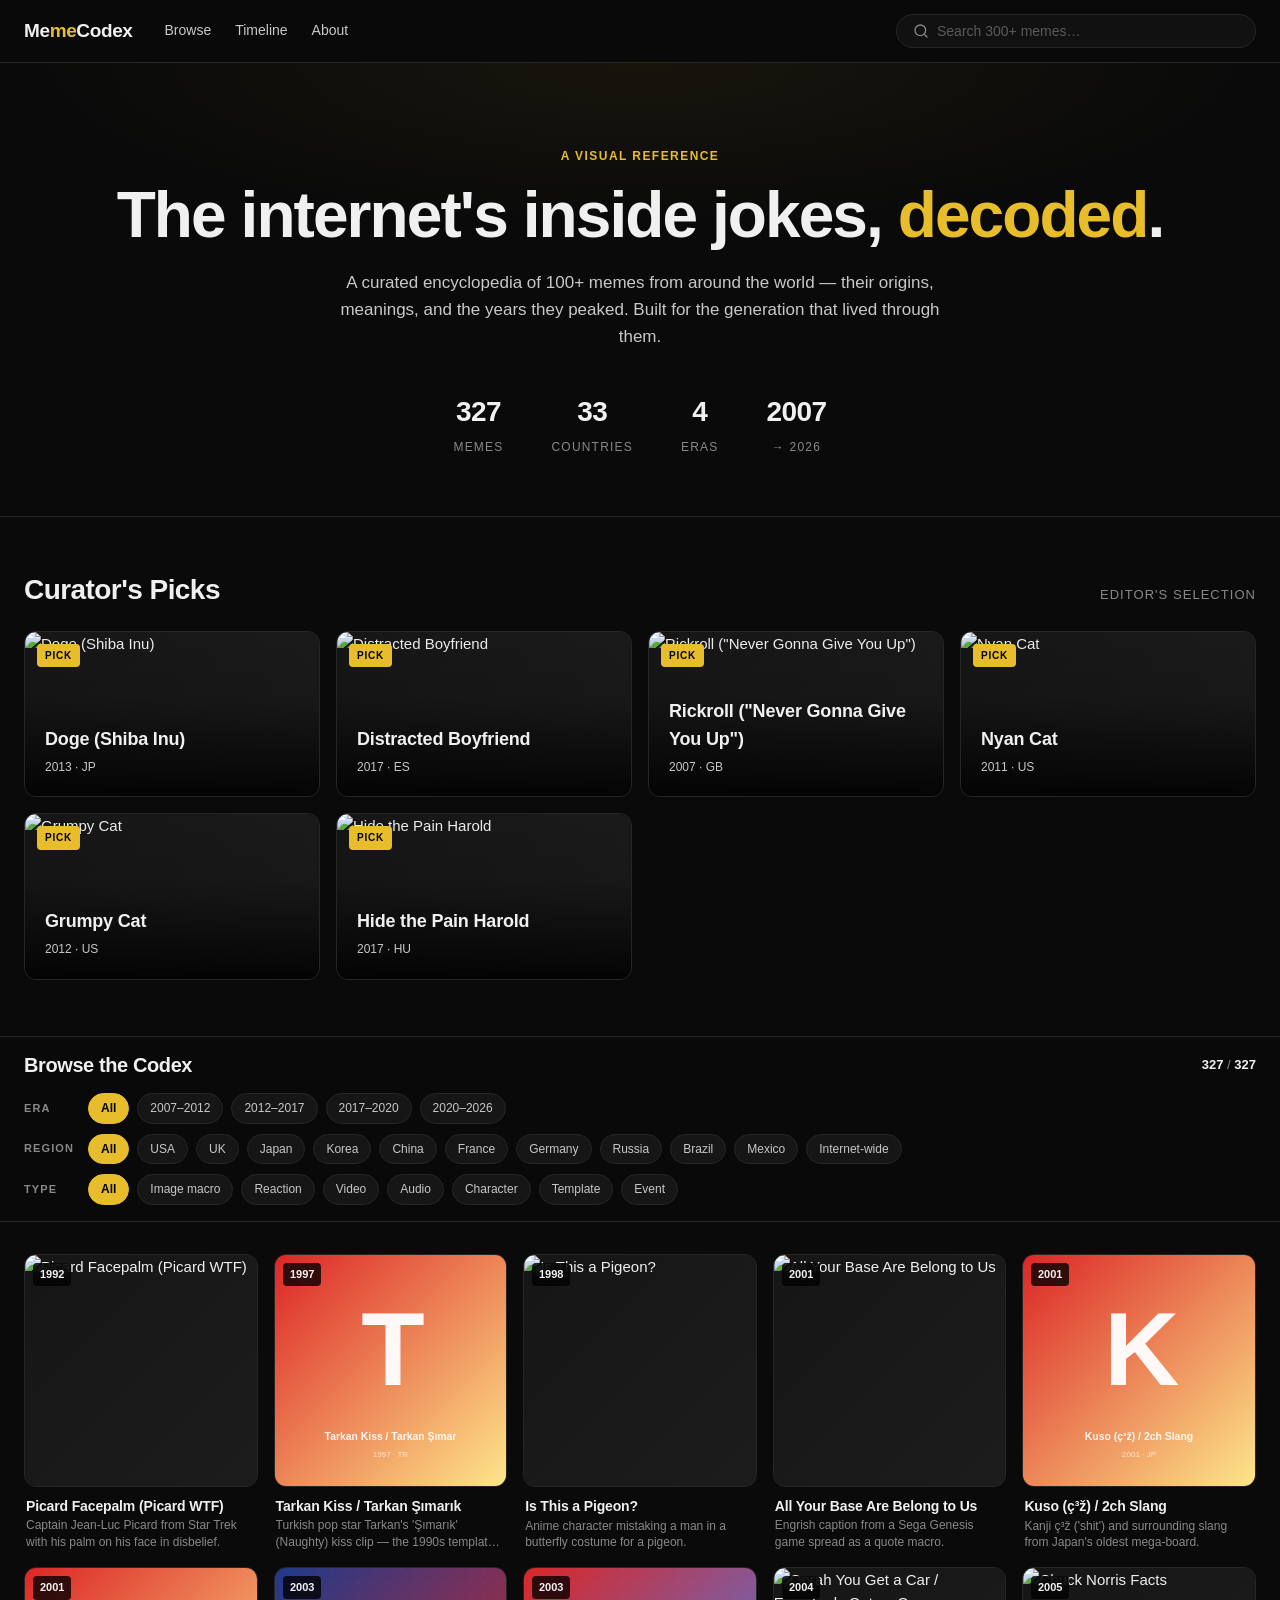
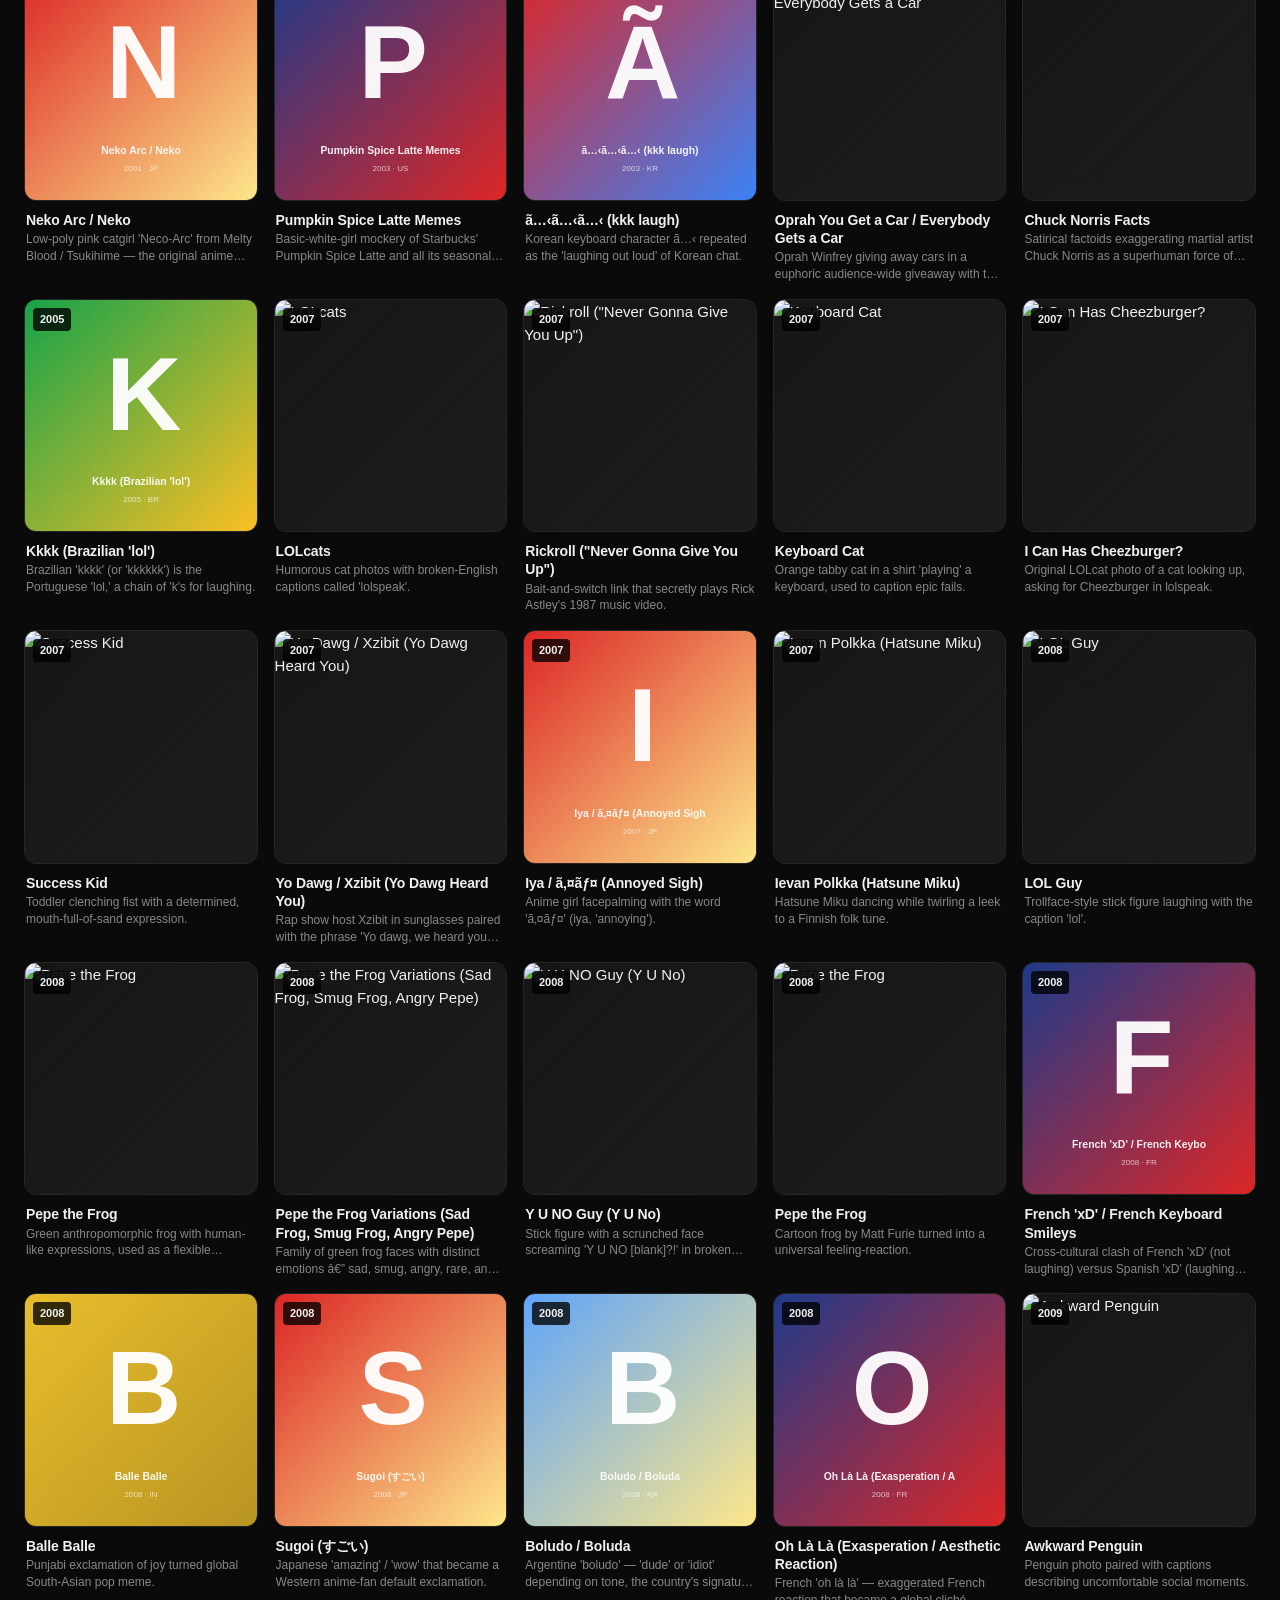
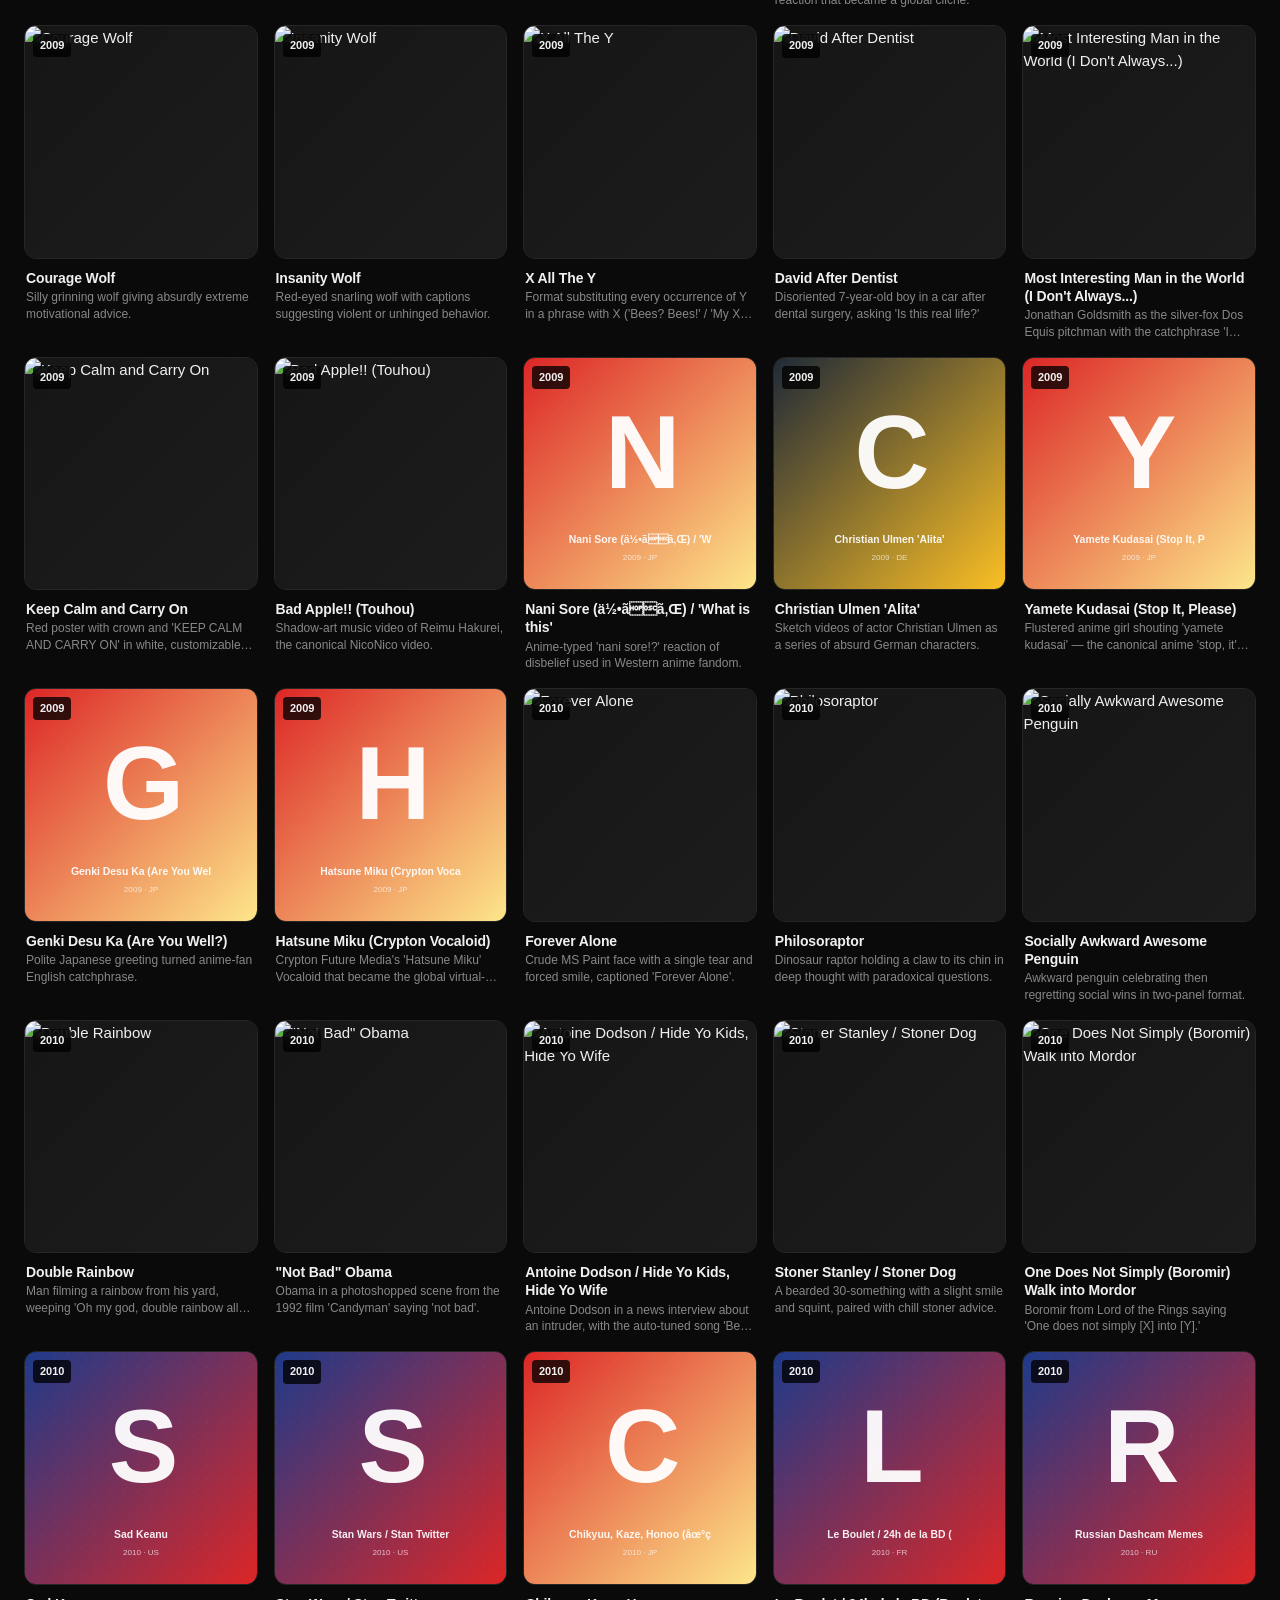
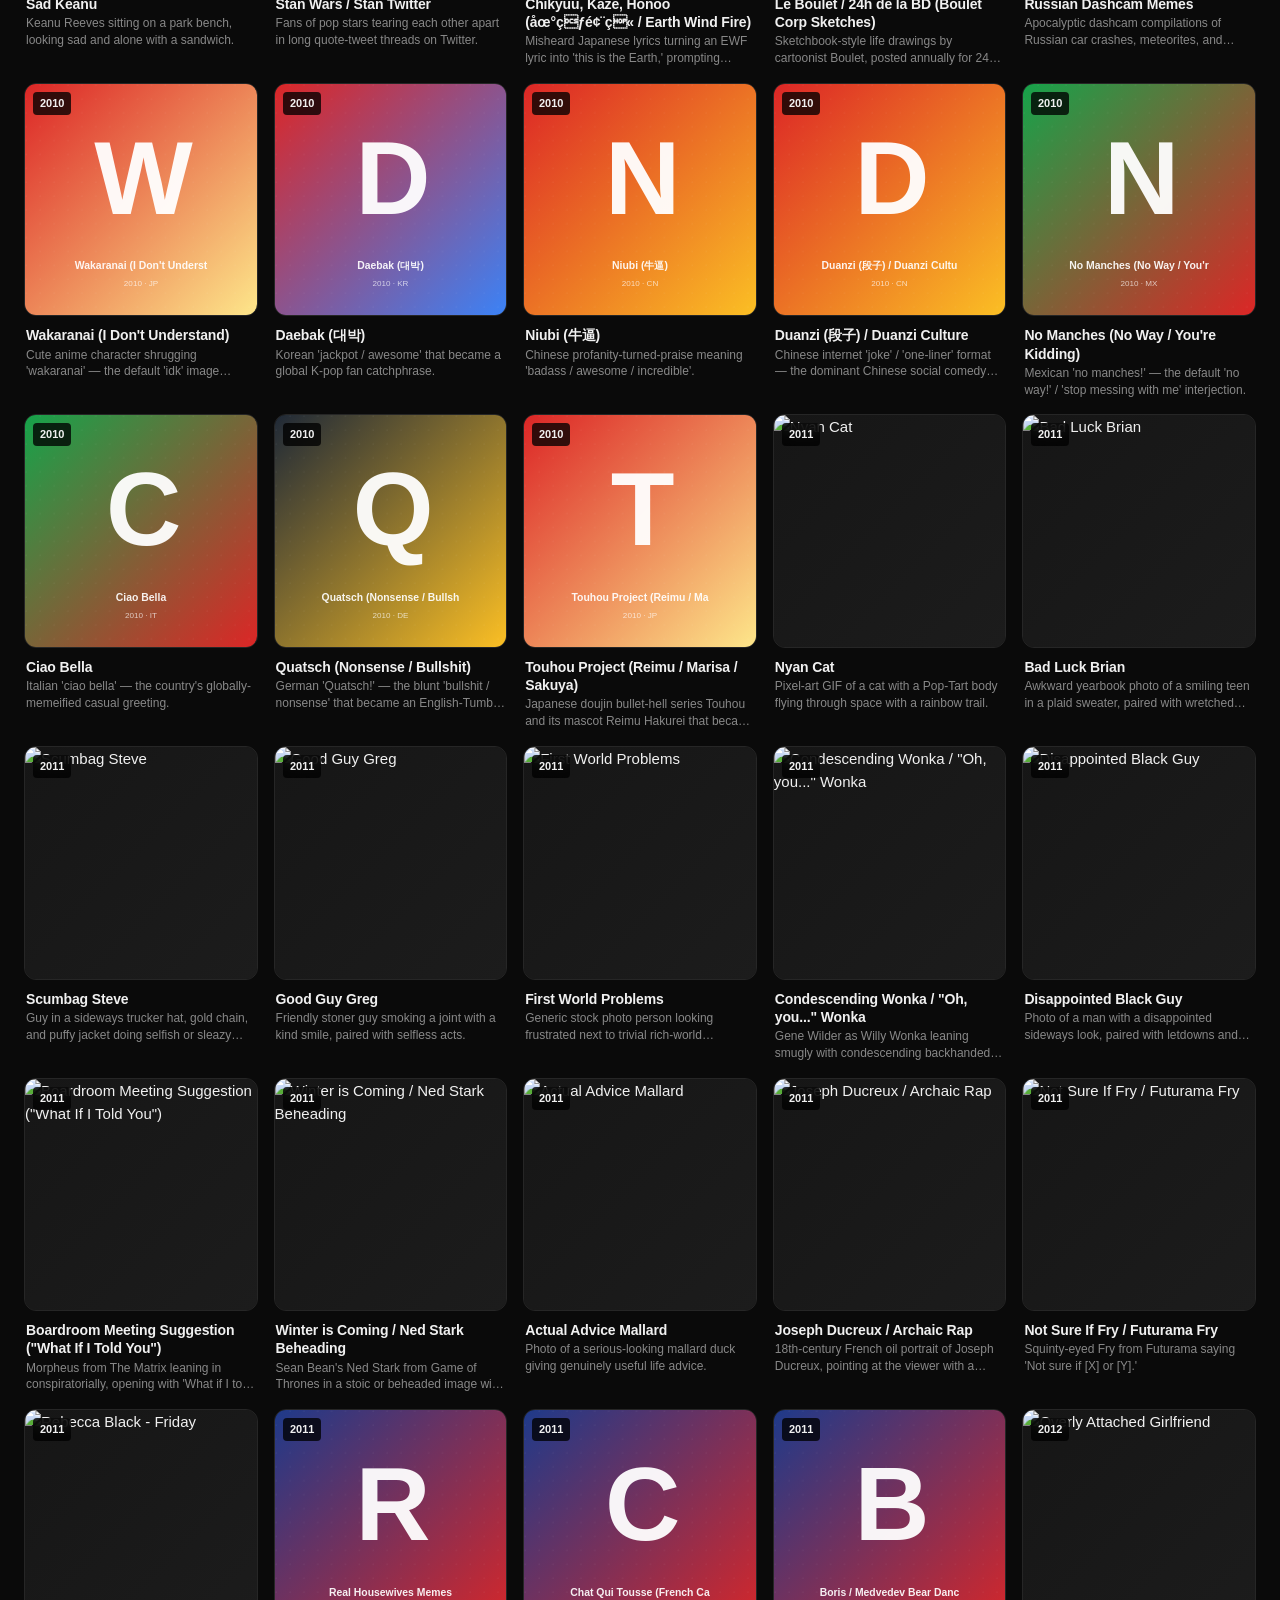
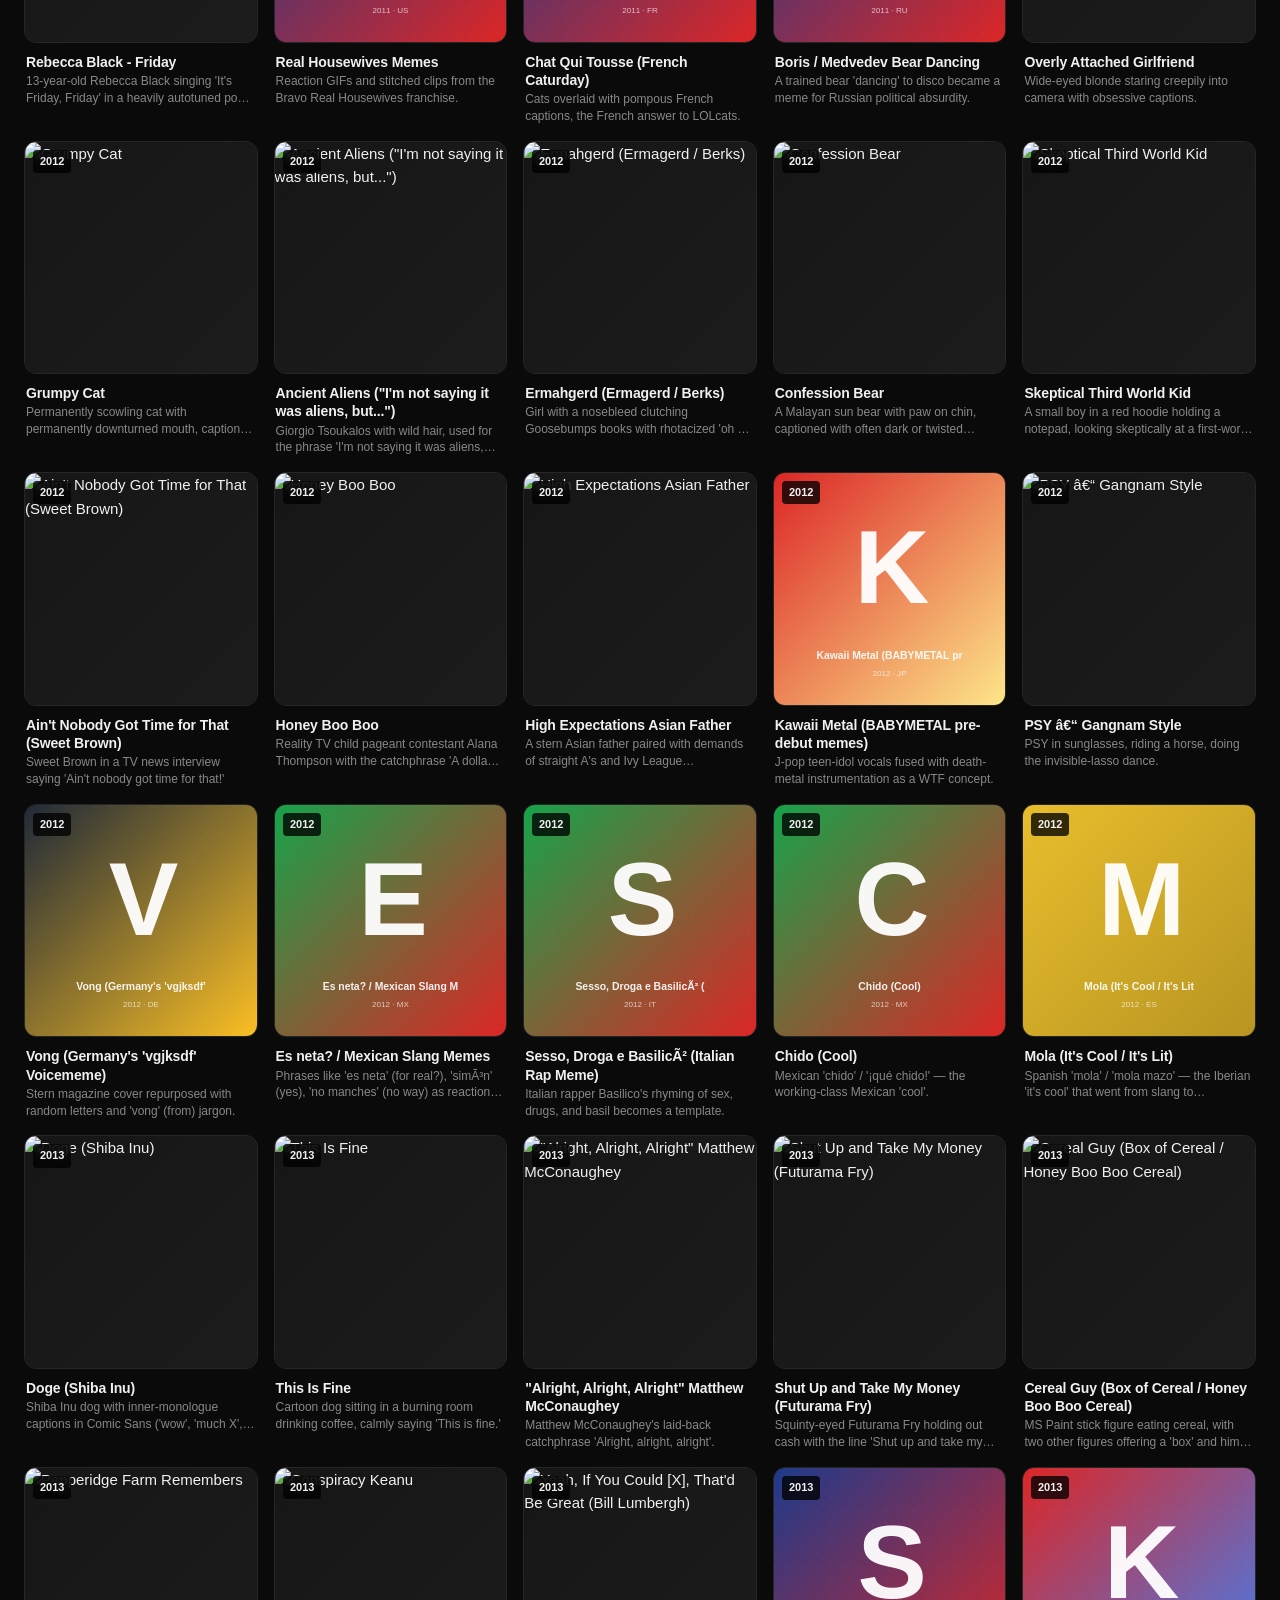
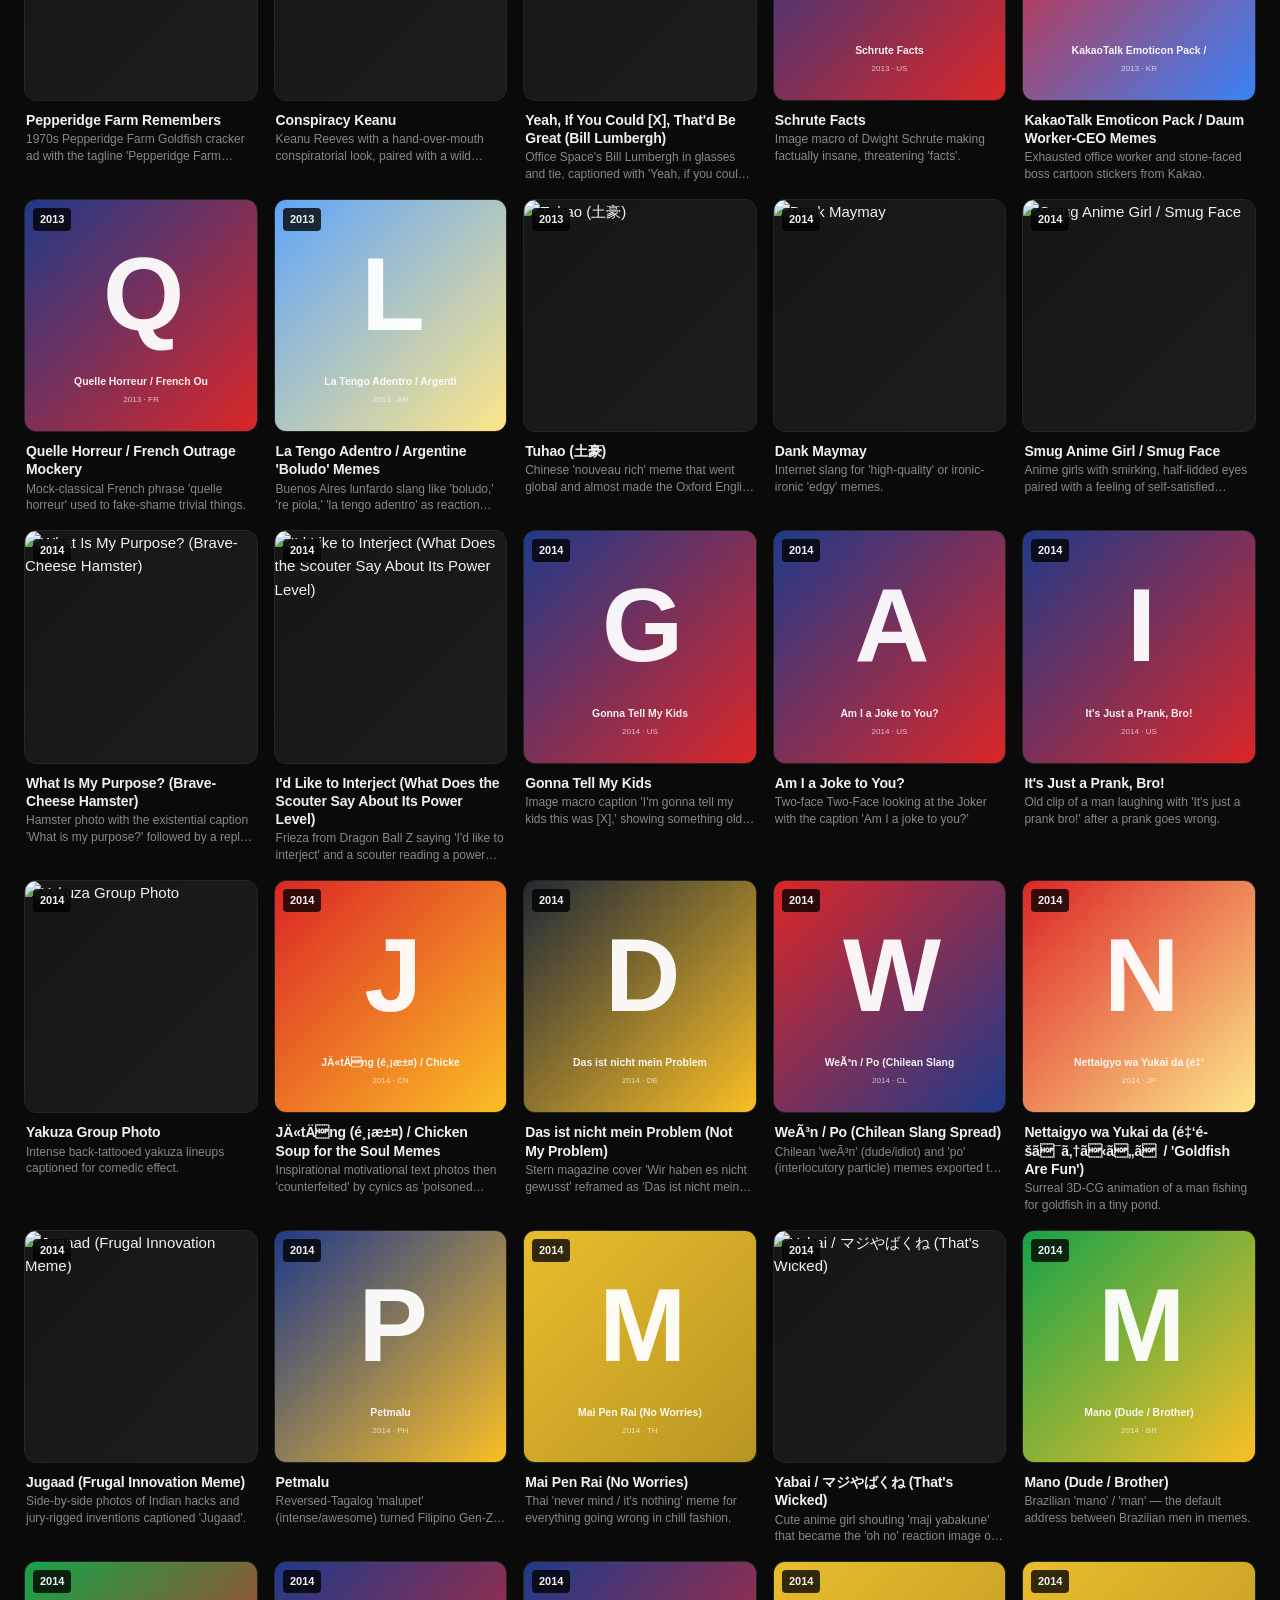
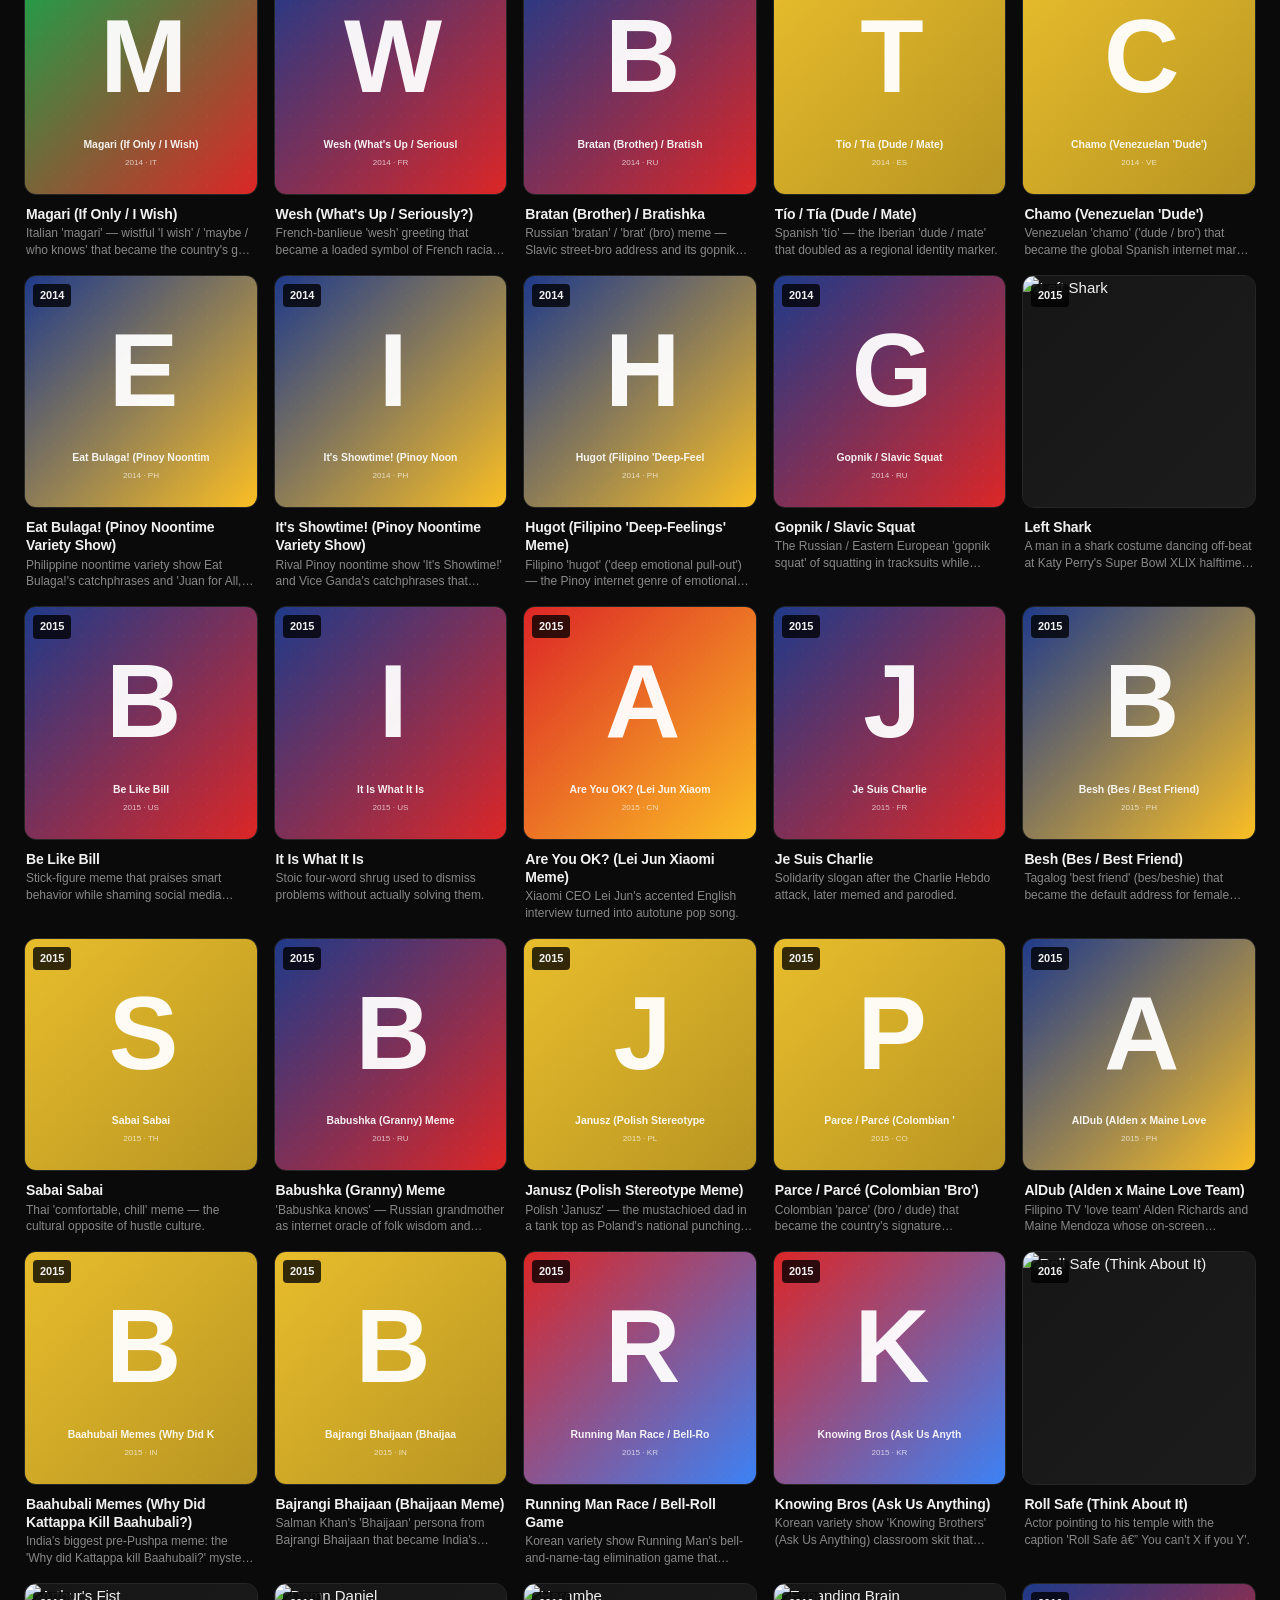
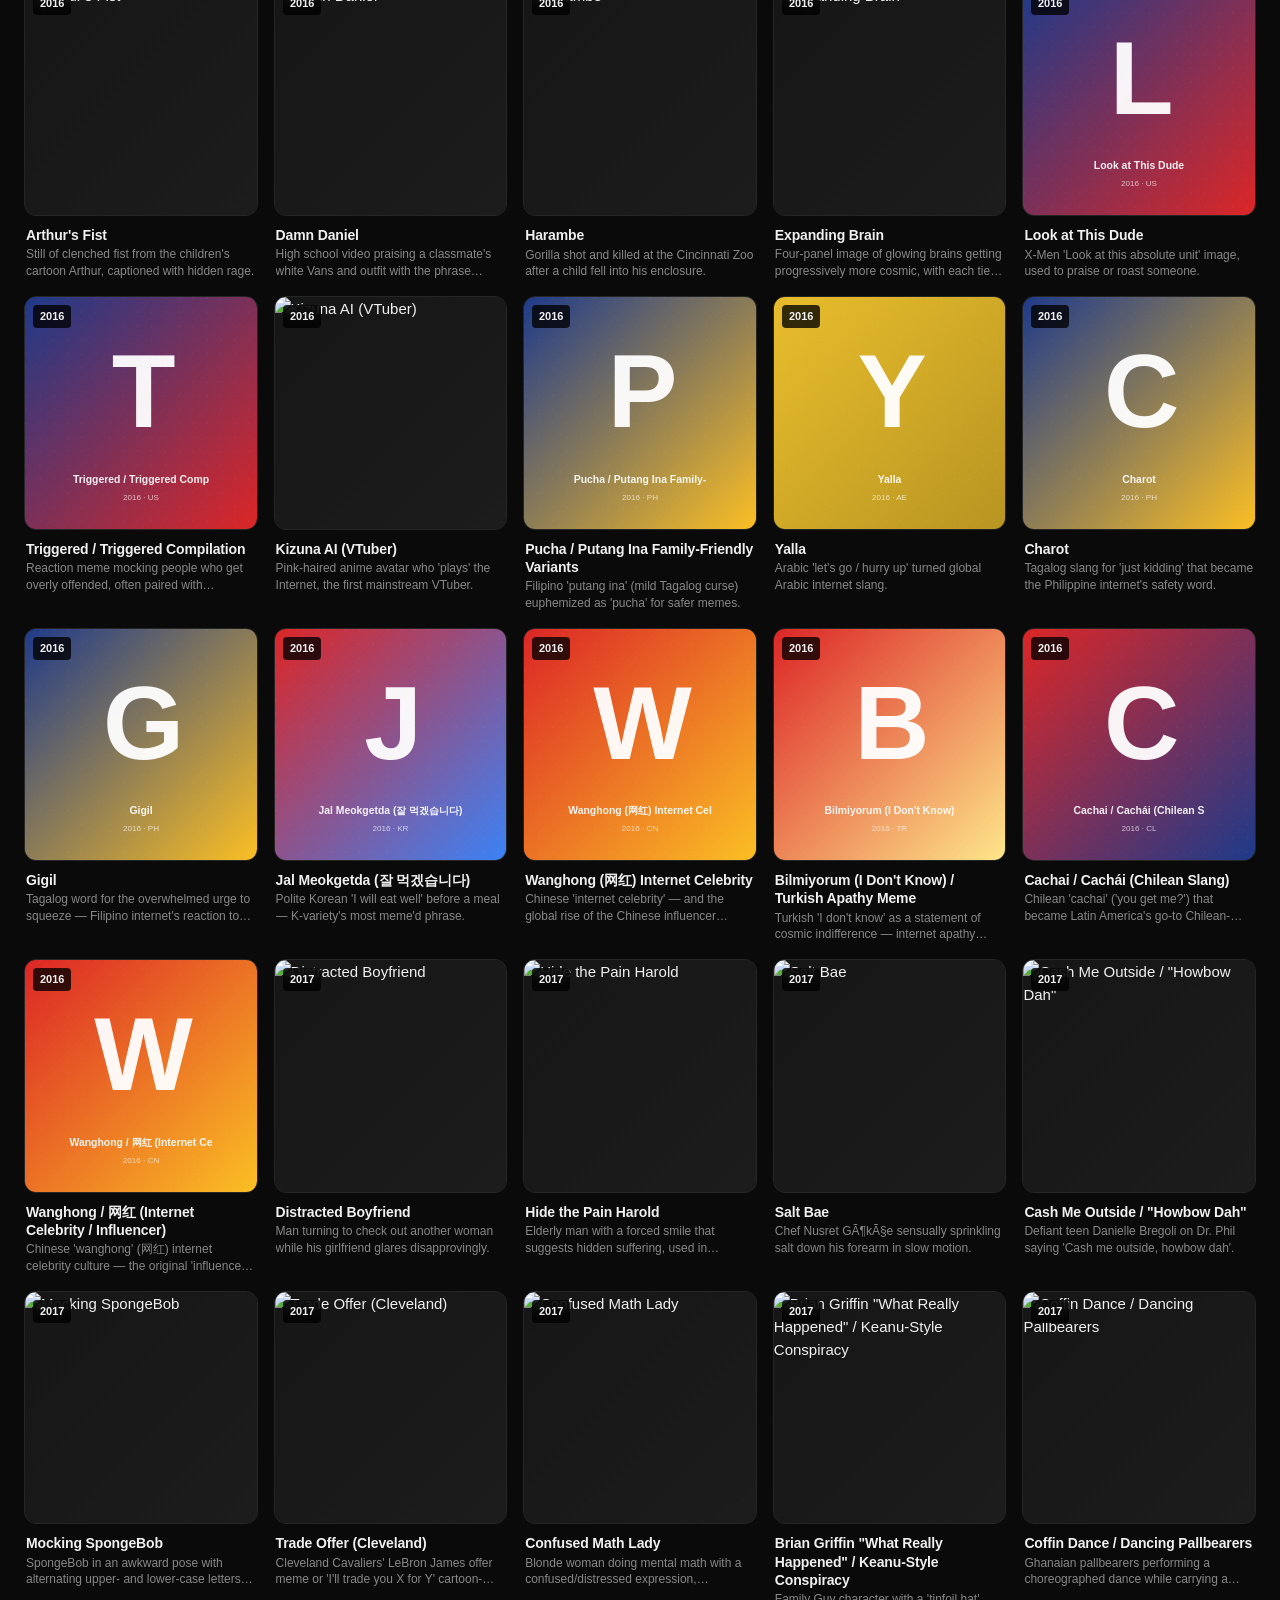
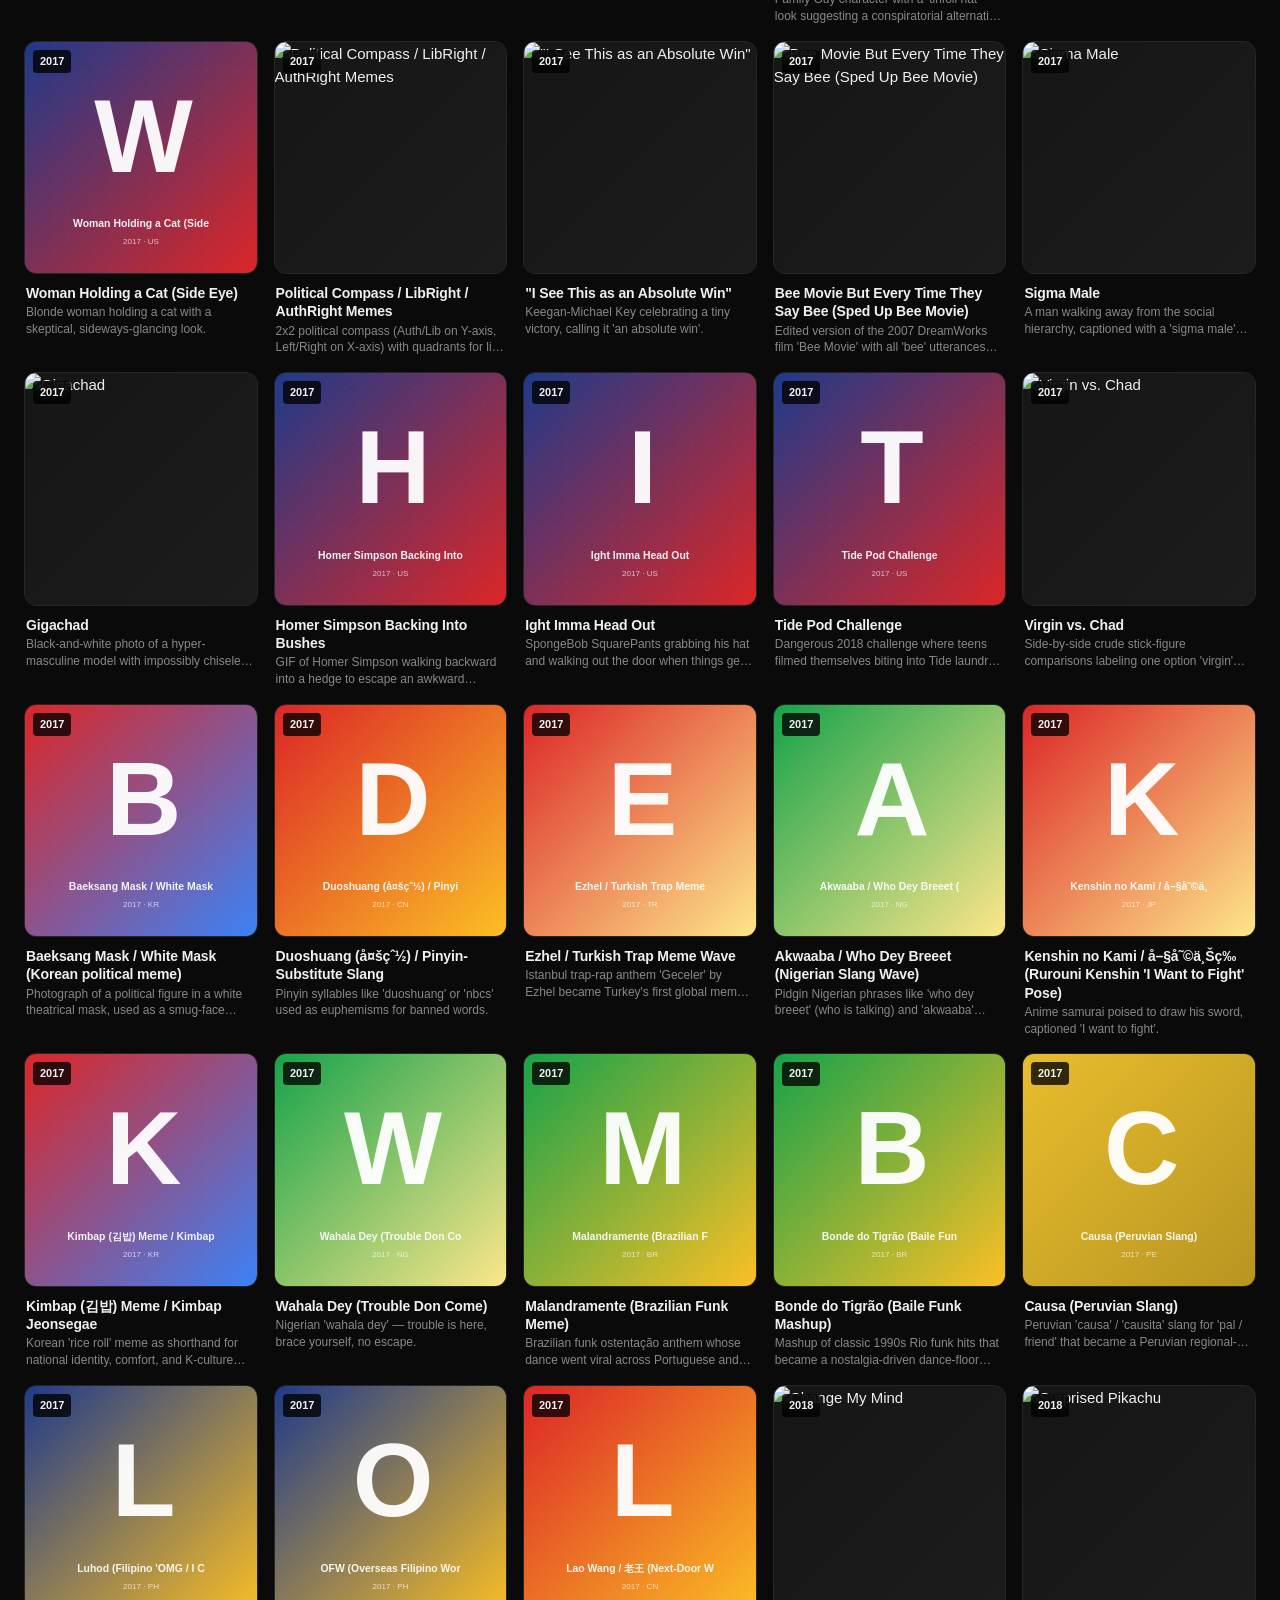
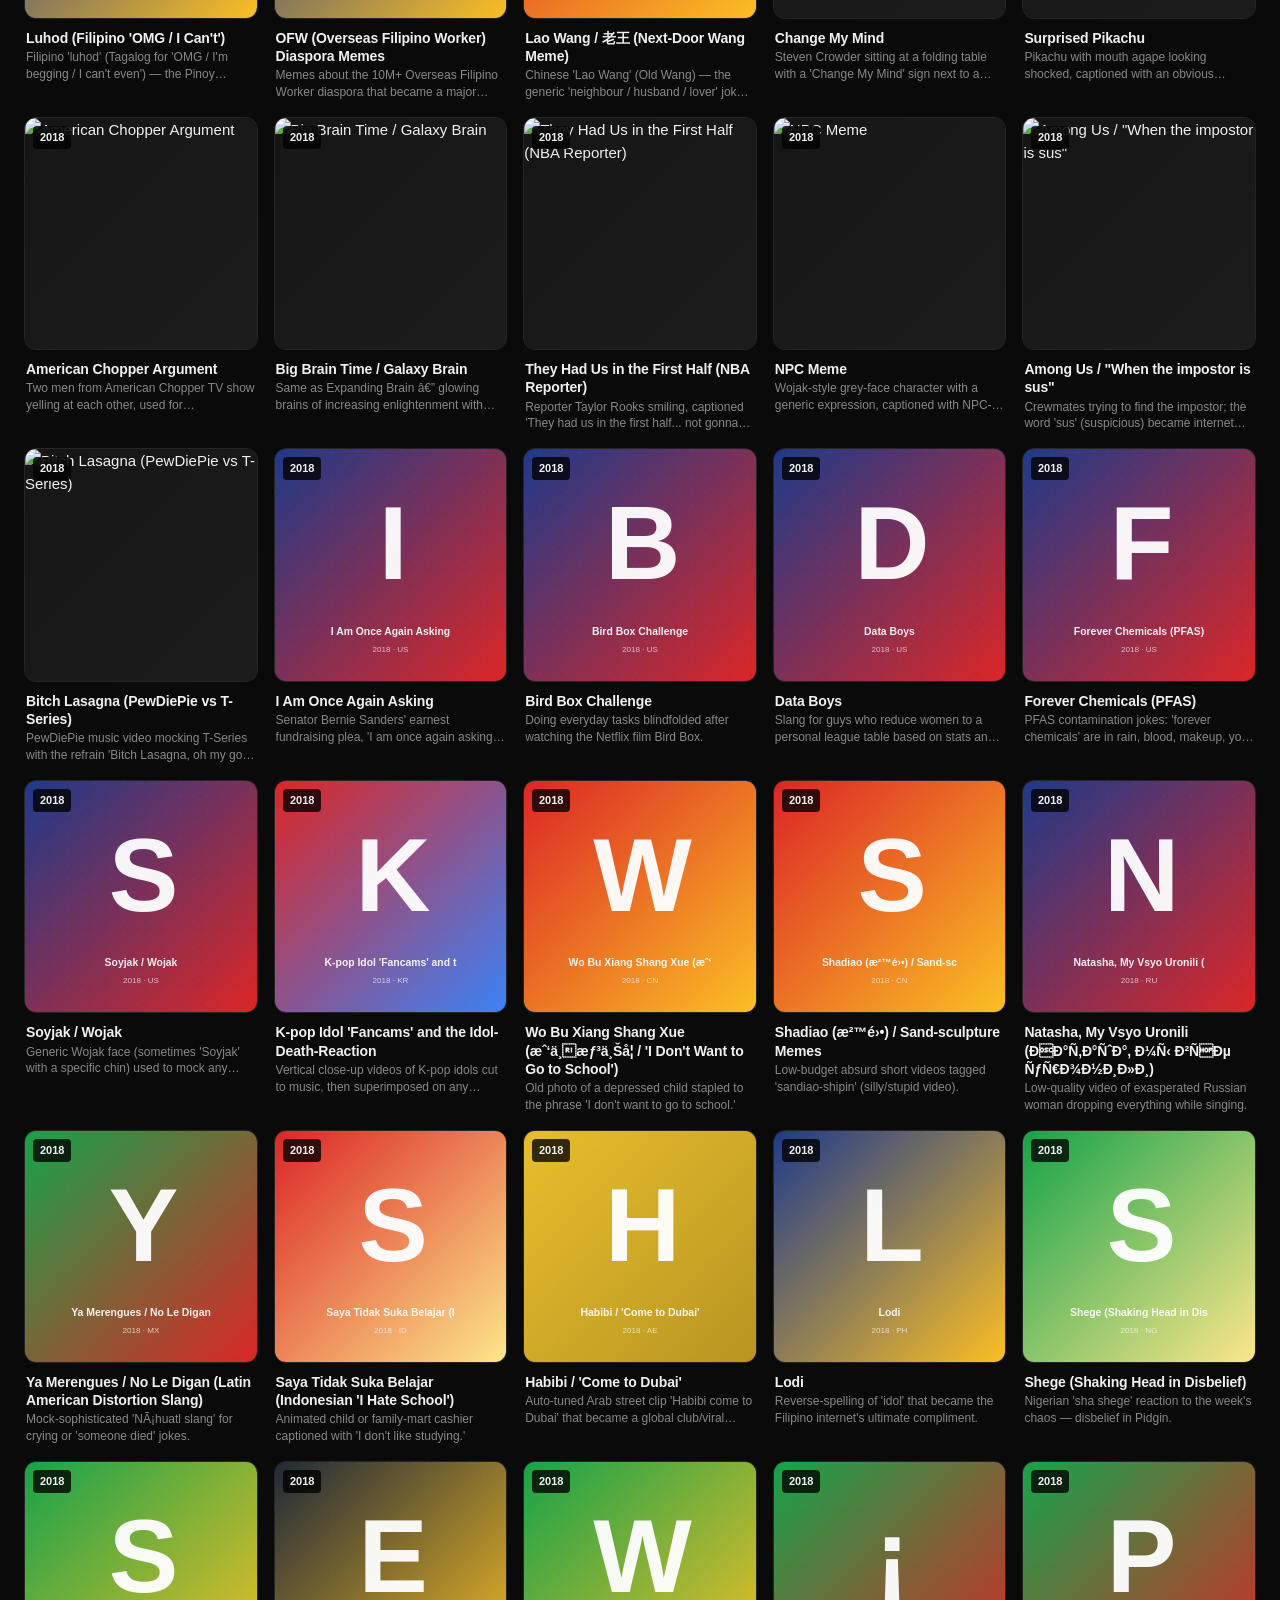
==== index.html @ 30c88ed8 "feat(data): expand to 327 memes (60 EN + 50 intl deep cuts) Doubled the catalog again: 217 -> 327 by" ====
<!DOCTYPE html>
<html lang="en">
<head>
  <meta charset="UTF-8">
  <meta name="viewport" content="width=device-width, initial-scale=1.0">
  <title>Meme Codex — Internet Meme Encyclopedia: 300+ Memes, Origins &amp; Meanings</title>
  <meta name="description" content="Meme Codex is a visual encyclopedia of 300+ iconic internet memes from 2007 to 2026, covering origins, meanings, and cultural impact across the USA, UK, Japan, Korea, China, France, Germany, Russia, the Philippines, India, Thailand, and Latin America. Built for the millennial generation.">
  <meta name="keywords" content="meme encyclopedia, internet meme history, list of memes, viral memes, what is a meme, meme origin, Doge, Pepe, Distracted Boyfriend, Rickroll, Hawk Tuah, Six Seven, Demure, Moo Deng, meme timeline, Gen Z memes, brainrot memes, Italian Brainrot, Skibidi Toilet, famous memes 2024, famous memes 2025, meme dictionary">
  <meta name="author" content="Meme Codex">
  <meta name="robots" content="index, follow, max-image-preview:large">
  <link rel="canonical" href="https://zuttohimadakara-art.github.io/quickfire/">
  <meta name="theme-color" content="#0a0a0a">

  <!-- Open Graph -->
  <meta property="og:type" content="website">
  <meta property="og:site_name" content="Meme Codex">
  <meta property="og:title" content="Meme Codex — A Visual Encyclopedia of Internet Memes">
  <meta property="og:description" content="200+ iconic internet memes from around the world, with origins, meanings, and a timeline from 2007 to 2026.">
  <meta property="og:url" content="https://zuttohimadakara-art.github.io/quickfire/">
  <meta property="og:image" content="https://zuttohimadakara-art.github.io/quickfire/og-image.svg">
  <meta property="og:image:width" content="1200">
  <meta property="og:image:height" content="630">
  <meta property="og:locale" content="en_US">

  <!-- Twitter Card -->
  <meta name="twitter:card" content="summary_large_image">
  <meta name="twitter:title" content="Meme Codex — A Visual Encyclopedia of Internet Memes">
  <meta name="twitter:description" content="200+ iconic internet memes from around the world. Origins, meanings, timeline.">
  <meta name="twitter:image" content="https://zuttohimadakara-art.github.io/quickfire/og-image.svg">

  <!-- JSON-LD Schema: WebSite (sitelinks search box) -->
  <script type="application/ld+json">
  {
    "@context": "https://schema.org",
    "@type": "WebSite",
    "name": "Meme Codex",
    "alternateName": "Meme Codex — A Visual Encyclopedia of Internet Memes",
    "url": "https://zuttohimadakara-art.github.io/quickfire/",
    "description": "A visual encyclopedia of 200+ iconic internet memes from around the world, with origins, meanings, and a timeline from 2007 to 2026.",
    "inLanguage": "en",
    "publisher": {
      "@type": "Organization",
      "name": "Meme Codex",
      "url": "https://github.com/zuttohimadakara-art/meme-codex"
    }
  }
  </script>

  <!-- JSON-LD Schema: ItemList (popular memes, top 20) -->
  <script type="application/ld+json">
  {
    "@context": "https://schema.org",
    "@type": "ItemList",
    "name": "20 Most Iconic Internet Memes",
    "description": "A curated list of the 20 most iconic internet memes from 2007 to 2026.",
    "itemListOrder": "https://schema.org/ItemListOrderAscending",
    "numberOfItems": 20,
    "itemListElement": [
      { "@type": "ListItem", "position": 1,  "name": "LOLcats",           "url": "https://zuttohimadakara-art.github.io/quickfire/#grid" },
      { "@type": "ListItem", "position": 2,  "name": "Rickroll",          "url": "https://zuttohimadakara-art.github.io/quickfire/#grid" },
      { "@type": "ListItem", "position": 3,  "name": "Nyan Cat",          "url": "https://zuttohimadakara-art.github.io/quickfire/#grid" },
      { "@type": "ListItem", "position": 4,  "name": "Bad Luck Brian",    "url": "https://zuttohimadakara-art.github.io/quickfire/#grid" },
      { "@type": "ListItem", "position": 5,  "name": "Forever Alone",     "url": "https://zuttohimadakara-art.github.io/quickfire/#grid" },
      { "@type": "ListItem", "position": 6,  "name": "Doge",              "url": "https://zuttohimadakara-art.github.io/quickfire/#grid" },
      { "@type": "ListItem", "position": 7,  "name": "Pepe the Frog",     "url": "https://zuttohimadakara-art.github.io/quickfire/#grid" },
      { "@type": "ListItem", "position": 8,  "name": "Grumpy Cat",        "url": "https://zuttohimadakara-art.github.io/quickfire/#grid" },
      { "@type": "ListItem", "position": 9,  "name": "Distracted Boyfriend","url": "https://zuttohimadakara-art.github.io/quickfire/#grid" },
      { "@type": "ListItem", "position": 10, "name": "Harambe",           "url": "https://zuttohimadakara-art.github.io/quickfire/#grid" },
      { "@type": "ListItem", "position": 11, "name": "Salt Bae",          "url": "https://zuttohimadakara-art.github.io/quickfire/#grid" },
      { "@type": "ListItem", "position": 12, "name": "This Is Fine",      "url": "https://zuttohimadakara-art.github.io/quickfire/#grid" },
      { "@type": "ListItem", "position": 13, "name": "Surprised Pikachu", "url": "https://zuttohimadakara-art.github.io/quickfire/#grid" },
      { "@type": "ListItem", "position": 14, "name": "Mocking SpongeBob", "url": "https://zuttohimadakara-art.github.io/quickfire/#grid" },
      { "@type": "ListItem", "position": 15, "name": "Expanding Brain",   "url": "https://zuttohimadakara-art.github.io/quickfire/#grid" },
      { "@type": "ListItem", "position": 16, "name": "Coffin Dance",      "url": "https://zuttohimadakara-art.github.io/quickfire/#grid" },
      { "@type": "ListItem", "position": 17, "name": "Gangnam Style",     "url": "https://zuttohimadakara-art.github.io/quickfire/#grid" },
      { "@type": "ListItem", "position": 18, "name": "Italian Brainrot",  "url": "https://zuttohimadakara-art.github.io/quickfire/#grid" },
      { "@type": "ListItem", "position": 19, "name": "Skibidi Toilet",    "url": "https://zuttohimadakara-art.github.io/quickfire/#grid" },
      { "@type": "ListItem", "position": 20, "name": "6-7",               "url": "https://zuttohimadakara-art.github.io/quickfire/#grid" }
    ]
  }
  </script>

  <!-- JSON-LD Schema: FAQPage -->
  <script type="application/ld+json">
  {
    "@context": "https://schema.org",
    "@type": "FAQPage",
    "mainEntity": [
      {
        "@type": "Question",
        "name": "What is an internet meme?",
        "acceptedAnswer": {
          "@type": "Answer",
          "text": "An internet meme is a piece of media — an image, video, phrase, GIF, or format — that spreads rapidly across the web through user imitation and remixing. The term was coined by evolutionary biologist Richard Dawkins in his 1976 book The Selfish Gene to describe ideas that replicate and evolve the way genes do. The first widely recognized internet meme was the 'Dancing Baby' of 1996, but the modern era of memes is generally dated to 2007, when LOLcats and rage comics entered the mainstream."
        }
      },
      {
        "@type": "Question",
        "name": "When did internet memes start?",
        "acceptedAnswer": {
          "@type": "Answer",
          "text": "Internet memes in their modern form date to 2007, when sites like 4chan, Something Awful, and early Reddit popularized image macros like LOLcats, advice animals, and rage comics. Earlier proto-memes include the 'Dancing Baby' (1996) and the Hampster Dance (1998). The cultural phenomenon grew steadily through the 2010s and exploded with the rise of TikTok in 2020."
        }
      },
      {
        "@type": "Question",
        "name": "What was the first viral meme?",
        "acceptedAnswer": {
          "@type": "Answer",
          "text": "The first widely recognized internet meme was the 'Dancing Baby' (also called 'Baby Cha-Cha'), a 3D-rendered animation of a diaper-clad infant that circulated via email in 1996. The first text-based image macro format to go mainstream was LOLcats in 2007, popularized by the blog I Can Has Cheezburger."
        }
      },
      {
        "@type": "Question",
        "name": "What is the most popular meme?",
        "acceptedAnswer": {
          "@type": "Answer",
          "text": "By most measures, the most popular meme of all time is the Doge meme — a Shiba Inu photo overlaid with Comic Sans words like 'wow', 'much', and 'very.' It originated on Tumblr in 2010, became mainstream in 2013, and by 2020 had generated billions of impressions. Other top contenders include Pepe the Frog, Distracted Boyfriend, and Rickroll."
        }
      },
      {
        "@type": "Question",
        "name": "What are the different types of memes?",
        "acceptedAnswer": {
          "@type": "Answer",
          "text": "Memes fall into roughly nine types: image macros (Doge, Distracted Boyfriend), reaction GIFs (used in chat to react), video formats (Harlem Shake, Coffin Dance), audio memes (Rickroll, sound bites), characters (Pepe, Grumpy Cat, Wojak), templates (Expanding Brain, Drake format), events (Harambe, left shark), copypasta (text-only), and slang (delulu, rizz, 6-7)."
        }
      },
      {
        "@type": "Question",
        "name": "What is the Doge meme?",
        "acceptedAnswer": {
          "@type": "Answer",
          "text": "Doge is a meme based on a 2010 photograph of a Shiba Inu dog named Kabosu, captioned with Comic Sans words in broken English like 'wow', 'much amaze', and 'very concern.' The format went viral on Tumblr and Reddit in 2013. In 2013, the Dogecoin cryptocurrency was launched as a parody using the same dog, which itself became a phenomenon."
        }
      },
      {
        "@type": "Question",
        "name": "What is the difference between Gen Z memes and millennial memes?",
        "acceptedAnswer": {
          "@type": "Answer",
          "text": "Millennial memes (2007-2017) typically relied on image macros with text overlays and clear punchlines, like Bad Luck Brian or First World Problems. Gen Z memes (2020-present) lean toward absurdist, self-referential, AI-generated, and audio-driven formats — Italian Brainrot, Skibidi Toilet, poly-formats, and slang like '6-7' and 'delulu'. Gen Z memes often work as in-group signals whose meaning is opaque to outsiders."
        }
      },
      {
        "@type": "Question",
        "name": "What is a brainrot meme?",
        "acceptedAnswer": {
          "@type": "Answer",
          "text": "Brainrot is a term from the 2020s describing memes that are deliberately nonsensical, surreal, or absurd — like watching content that 'rots your brain.' The genre includes Italian Brainrot (Tralalero Tralala, Bombardino Crocodilo, Ballerina Cappuccina), Skibidi Toilet, and AI-generated characters like Lupa Zalupa. Brainrot is the dominant Gen Z meme aesthetic of 2024-2026."
        }
      },
      {
        "@type": "Question",
        "name": "What are the most popular memes from Japan?",
        "acceptedAnswer": {
          "@type": "Answer",
          "text": "Major Japanese internet memes include the Yakuza Group Photo (a posed 'we just got out of a meeting' stock image used in 4chan edits), Vocaloid clips like Ievan Polkka and Bad Apple, the 'nani sore' / Japanese 'Why?' reaction, the kawaii metal aesthetic (Babymetal), the Nettaigyo / goldfish song, and the Iya sigh. Japan is also where 2ch (2channel) culture originated, which gave the world much of the early meme vocabulary."
        }
      },
      {
        "@type": "Question",
        "name": "Why is it called 'meme'?",
        "acceptedAnswer": {
          "@type": "Answer",
          "text": "The word 'meme' was coined by evolutionary biologist Richard Dawkins in his 1976 book The Selfish Gene. He coined it as a shortening of the Greek word 'mimeme' (meaning 'imitated thing') to describe cultural ideas that replicate and evolve the way genes do. The word was later applied to internet phenomena in the 1990s by Mike Godwin, and entered mainstream usage after 2007."
        }
      },
      {
        "@type": "Question",
        "name": "What was the 2013 meme era?",
        "acceptedAnswer": {
          "@type": "Answer",
          "text": "2013 was a peak year for internet memes, marking the explosion of the Doge meme, the first viral use of Harlem Shake, the rise of Grumpy Cat, and the introduction of Vine. The 'Peak' era (2012-2017) is generally considered the high-water mark of image-macro culture, before TikTok-era video and short-form audio memes took over."
        }
      },
      {
        "@type": "Question",
        "name": "What is the 6-7 meme?",
        "acceptedAnswer": {
          "@type": "Answer",
          "text": "6-7 (also written 'six seven') is a 2025 Gen Z meme that originated from the song 'Doot Doot (6 7)' by rapper Skrilla and was popularized by LaMelo Ball edits. The phrase has no literal meaning — it functions as a shibboleth or in-group signal, and was named by Cambridge Dictionary as one of 6,000 new words added in 2025."
        }
      }
    ]
  }
  </script>

  <link rel="icon" type="image/svg+xml" href="data:image/svg+xml;utf8,<svg xmlns='http://www.w3.org/2000/svg' viewBox='0 0 100 100'><rect width='100' height='100' fill='%230a0a0a'/><text x='50' y='65' font-size='60' text-anchor='middle' fill='%23E8BD2C' font-family='system-ui' font-weight='700'>M</text></svg>">
  <link rel="preconnect" href="https://i.kym-cdn.com" crossorigin>
  <link rel="preconnect" href="https://upload.wikimedia.org" crossorigin>
  <link rel="stylesheet" href="style.css">
</head>
<body>

<!-- ============ HEADER ============ -->
<header class="site-header" id="siteHeader">
  <div class="header-inner">
    <a href="#" class="logo" aria-label="Meme Codex home">
      <span>Me<span class="accent">me</span>Codex</span>
    </a>

    <nav class="primary-nav" aria-label="Primary">
      <a href="#grid" class="nav-link">Browse</a>
      <a href="#timeline" class="nav-link">Timeline</a>
      <a href="about.html" class="nav-link">About</a>
    </nav>

    <div class="header-search">
      <svg class="search-icon" viewBox="0 0 24 24" fill="none" stroke="currentColor" stroke-width="2" stroke-linecap="round" stroke-linejoin="round" aria-hidden="true">
        <circle cx="11" cy="11" r="8"></circle>
        <path d="m21 21-4.34-4.34"></path>
      </svg>
      <input type="search" id="searchInput" placeholder="Search 300+ memes…" autocomplete="off" aria-label="Search memes">
    </div>
  </div>
</header>

<!-- ============ HERO ============ -->
<section class="hero">
  <div class="hero-inner">
    <span class="eyebrow">A visual reference</span>
    <h1 class="hero-title">The internet's inside jokes, <span class="accent">decoded</span>.</h1>
    <p class="hero-sub">A curated encyclopedia of 100+ memes from around the world — their origins, meanings, and the years they peaked. Built for the generation that lived through them.</p>
    <div class="hero-stats" id="heroStats">
      <div class="stat"><span class="stat-num" id="statTotal">—</span><span class="stat-label">memes</span></div>
      <div class="stat"><span class="stat-num" id="statCountries">—</span><span class="stat-label">countries</span></div>
      <div class="stat"><span class="stat-num" id="statEra">—</span><span class="stat-label">eras</span></div>
      <div class="stat"><span class="stat-num">2007</span><span class="stat-label">→ 2026</span></div>
    </div>
  </div>
</section>

<!-- ============ FEATURED PICKS ============ -->
<section class="featured-section" id="featured" hidden>
  <div class="section-inner">
    <div class="section-head">
      <h2 class="section-title">Curator's Picks</h2>
      <span class="section-sub" id="featuredSub">Editor's selection</span>
    </div>
    <div class="featured-grid" id="featuredGrid"></div>
  </div>
</section>

<!-- ============ FILTER BAR ============ -->
<section class="filter-bar" id="grid">
  <div class="section-inner filter-inner">
    <div class="filter-row">
      <h2 class="section-title">Browse the Codex</h2>
      <div class="result-count"><span id="resultCount">0</span> / <span id="totalCount">0</span></div>
    </div>

    <div class="filter-group" data-filter="era">
      <span class="filter-label">Era</span>
      <button class="chip active" data-value="all">All</button>
      <button class="chip" data-value="Classic Web 2007-2012">2007–2012</button>
      <button class="chip" data-value="Peak 2012-2017">2012–2017</button>
      <button class="chip" data-value="Post-Irony 2017-2020">2017–2020</button>
      <button class="chip" data-value="Gen Z 2020-2026">2020–2026</button>
    </div>

    <div class="filter-group" data-filter="region">
      <span class="filter-label">Region</span>
      <button class="chip active" data-value="all">All</button>
      <button class="chip" data-value="US">USA</button>
      <button class="chip" data-value="GB">UK</button>
      <button class="chip" data-value="JP">Japan</button>
      <button class="chip" data-value="KR">Korea</button>
      <button class="chip" data-value="CN">China</button>
      <button class="chip" data-value="FR">France</button>
      <button class="chip" data-value="DE">Germany</button>
      <button class="chip" data-value="RU">Russia</button>
      <button class="chip" data-value="BR">Brazil</button>
      <button class="chip" data-value="MX">Mexico</button>
      <button class="chip" data-value="Internet">Internet-wide</button>
    </div>

    <div class="filter-group" data-filter="category">
      <span class="filter-label">Type</span>
      <button class="chip active" data-value="all">All</button>
      <button class="chip" data-value="image_macro">Image macro</button>
      <button class="chip" data-value="reaction_gif">Reaction</button>
      <button class="chip" data-value="video_format">Video</button>
      <button class="chip" data-value="audio_format">Audio</button>
      <button class="chip" data-value="character">Character</button>
      <button class="chip" data-value="template">Template</button>
      <button class="chip" data-value="event">Event</button>
    </div>
  </div>
</section>

<!-- ============ GRID ============ -->
<main class="grid-section">
  <div class="section-inner">
    <div class="meme-grid" id="memeGrid" aria-live="polite"></div>
    <div class="empty-state" id="emptyState" hidden>
      <p class="empty-title">No memes match those filters.</p>
      <p class="empty-sub">Try a different combination, or <button class="link-btn" id="clearFilters">clear all filters</button>.</p>
    </div>
  </div>
</main>

<!-- ============ TIMELINE ============ -->
<section class="timeline-section" id="timeline">
  <div class="section-inner">
    <div class="section-head">
      <h2 class="section-title">Timeline</h2>
      <span class="section-sub">The shape of meme history</span>
    </div>
    <div class="timeline" id="timelineTrack"></div>
  </div>
</section>

<!-- ============ ABOUT ============ -->
<!-- ============ FAQ (visible) ============ -->
<section class="faq-section" id="faq" aria-labelledby="faqTitle">
  <div class="section-inner narrow">
    <h2 class="section-title" id="faqTitle">Frequently Asked Questions</h2>
    <p class="faq-intro">Common questions about internet meme history, what things mean, and where they came from. Click any question to expand.</p>

    <details class="faq-item" open>
      <summary>What is an internet meme?</summary>
      <p>An internet meme is a piece of media — an image, video, phrase, GIF, or format — that spreads rapidly across the web through user imitation and remixing. The term was coined by evolutionary biologist Richard Dawkins in his 1976 book <em>The Selfish Gene</em> to describe ideas that replicate and evolve the way genes do. The first widely recognized internet meme was the "Dancing Baby" of 1996, but the modern era of memes is generally dated to 2007, when LOLcats and rage comics entered the mainstream.</p>
    </details>

    <details class="faq-item">
      <summary>When did internet memes start?</summary>
      <p>Internet memes in their modern form date to 2007, when sites like 4chan, Something Awful, and early Reddit popularized image macros like LOLcats, advice animals, and rage comics. Earlier proto-memes include the "Dancing Baby" (1996) and the Hampster Dance (1998). The cultural phenomenon grew steadily through the 2010s and exploded with the rise of TikTok in 2020.</p>
    </details>

    <details class="faq-item">
      <summary>What was the first viral meme?</summary>
      <p>The first widely recognized internet meme was the "Dancing Baby" (also called "Baby Cha-Cha"), a 3D-rendered animation of a diaper-clad infant that circulated via email in 1996. The first text-based image macro format to go mainstream was LOLcats in 2007, popularized by the blog I Can Has Cheezburger.</p>
    </details>

    <details class="faq-item">
      <summary>What is the most popular meme?</summary>
      <p>By most measures, the most popular meme of all time is the Doge meme — a Shiba Inu photo overlaid with Comic Sans words like "wow", "much", and "very." It originated on Tumblr in 2010, became mainstream in 2013, and by 2020 had generated billions of impressions. Other top contenders include Pepe the Frog, Distracted Boyfriend, and Rickroll.</p>
    </details>

    <details class="faq-item">
      <summary>What are the different types of memes?</summary>
      <p>Memes fall into roughly nine types: <strong>image macros</strong> (Doge, Distracted Boyfriend), <strong>reaction GIFs</strong> (used in chat to react), <strong>video formats</strong> (Harlem Shake, Coffin Dance), <strong>audio memes</strong> (Rickroll, sound bites), <strong>characters</strong> (Pepe, Grumpy Cat, Wojak), <strong>templates</strong> (Expanding Brain, Drake format), <strong>events</strong> (Harambe, left shark), <strong>copypasta</strong> (text-only), and <strong>slang</strong> (delulu, rizz, 6-7).</p>
    </details>

    <details class="faq-item">
      <summary>What is the Doge meme?</summary>
      <p>Doge is a meme based on a 2010 photograph of a Shiba Inu dog named Kabosu, captioned with Comic Sans words in broken English like "wow", "much amaze", and "very concern." The format went viral on Tumblr and Reddit in 2013. In 2013, the Dogecoin cryptocurrency was launched as a parody using the same dog, which itself became a phenomenon.</p>
    </details>

    <details class="faq-item">
      <summary>What's the difference between Gen Z memes and millennial memes?</summary>
      <p>Millennial memes (2007–2017) typically relied on image macros with text overlays and clear punchlines, like Bad Luck Brian or First World Problems. Gen Z memes (2020–present) lean toward absurdist, self-referential, AI-generated, and audio-driven formats — Italian Brainrot, Skibidi Toilet, poly-formats, and slang like "6-7" and "delulu". Gen Z memes often work as in-group signals whose meaning is opaque to outsiders.</p>
    </details>

    <details class="faq-item">
      <summary>What is a brainrot meme?</summary>
      <p>Brainrot is a term from the 2020s describing memes that are deliberately nonsensical, surreal, or absurd — like watching content that "rots your brain." The genre includes Italian Brainrot (Tralalero Tralala, Bombardino Crocodilo, Ballerina Cappuccina), Skibidi Toilet, and AI-generated characters like Lupa Zalupa. Brainrot is the dominant Gen Z meme aesthetic of 2024–2026.</p>
    </details>

    <details class="faq-item">
      <summary>What are the most popular memes from Japan?</summary>
      <p>Major Japanese internet memes include the <strong>Yakuza Group Photo</strong> (a posed "we just got out of a meeting" stock image used in 4chan edits), Vocaloid clips like <em>Ievan Polkka</em> and <em>Bad Apple</em>, the "nani sore" / Japanese "Why?" reaction, the kawaii metal aesthetic (Babymetal), the Nettaigyo / goldfish song, and the Iya sigh. Japan is also where 2ch (2channel) culture originated, which gave the world much of the early meme vocabulary.</p>
    </details>

    <details class="faq-item">
      <summary>Why is it called "meme"?</summary>
      <p>The word "meme" was coined by evolutionary biologist Richard Dawkins in his 1976 book <em>The Selfish Gene</em>. He coined it as a shortening of the Greek word "mimeme" (meaning "imitated thing") to describe cultural ideas that replicate and evolve the way genes do. The word was later applied to internet phenomena in the 1990s by Mike Godwin, and entered mainstream usage after 2007.</p>
    </details>

    <details class="faq-item">
      <summary>What was the 2013 meme era?</summary>
      <p>2013 was a peak year for internet memes, marking the explosion of the Doge meme, the first viral use of Harlem Shake, the rise of Grumpy Cat, and the introduction of Vine. The "Peak" era (2012–2017) is generally considered the high-water mark of image-macro culture, before TikTok-era video and short-form audio memes took over.</p>
    </details>

    <details class="faq-item">
      <summary>What is the 6-7 meme?</summary>
      <p>6-7 (also written "six seven") is a 2025 Gen Z meme that originated from the song "Doot Doot (6 7)" by rapper Skrilla and was popularized by LaMelo Ball edits. The phrase has no literal meaning — it functions as a shibboleth or in-group signal, and was named by Cambridge Dictionary as one of 6,000 new words added in 2025.</p>
    </details>

    <details class="faq-item">
      <summary>Is Meme Codex a reliable source?</summary>
      <p>All entries on Meme Codex cite Wikipedia as the primary source for image URLs, origin dates, and core facts. Coverage is curated for millennial audiences, with international memes (Japan, Korea, China, France, Germany, Russia, Latin America) added in addition to the standard US/UK canon. The site is open source on GitHub and accepts contributions.</p>
    </details>
  </div>
</section>

<!-- ============ FOOTER ============ -->
<footer class="site-footer">
  <div class="footer-inner">
    <div class="footer-brand">
      <div class="logo">Me<span class="accent">me</span>Codex</div>
      <p>A visual encyclopedia of internet memes — for the generation that lived through them.</p>
    </div>
    <div class="footer-cols">
      <div>
        <h4>Explore</h4>
        <ul>
          <li><a href="#grid">Browse</a></li>
          <li><a href="#timeline">Timeline</a></li>
          <li><a href="about.html">About</a></li>
          <li><a href="#faq">FAQ</a></li>
        </ul>
      </div>
      <div>
        <h4>External</h4>
        <ul>
          <li><a href="https://github.com/zuttohimadakara-art/meme-codex" target="_blank" rel="noopener">GitHub ↗</a></li>
        </ul>
      </div>
    </div>
  </div>
  <div class="footer-base">
    <span>© 2026 MemeCodex · Built as a static reference · No tracking, no cookies, no ads</span>
  </div>
</footer>

<!-- ============ MODAL ============ -->
<div class="modal-backdrop" id="modal" hidden aria-hidden="true">
  <div class="modal" role="dialog" aria-modal="true" aria-labelledby="modalTitle">
    <button class="modal-close" id="modalClose" aria-label="Close" title="Close (Esc)">
      <span class="close-x">×</span>
      <span class="close-hint">Esc</span>
    </button>
    <div class="modal-media">
      <img id="modalImage" alt="">
    </div>
    <div class="modal-body">
      <div class="modal-meta" id="modalMeta"></div>
      <h2 class="modal-title" id="modalTitle"></h2>
      <p class="modal-desc" id="modalDesc"></p>
      <div class="modal-section">
        <h3>Origin</h3>
        <p id="modalOrigin"><span class="empty-msg">No origin story recorded for this meme yet.</span></p>
      </div>
      <div class="modal-section">
        <h3>Meaning &amp; use</h3>
        <p id="modalMeaning"><span class="empty-msg">No usage notes recorded for this meme yet.</span></p>
      </div>
      <div class="modal-tags" id="modalTags"></div>
      <div class="modal-foot">
        <button class="modal-foot-close" id="modalFootClose">Close</button>
      </div>
    </div>
  </div>
</div>

<!-- ============ SCRIPT ============ -->
<script src="data/memes_en.js"></script>
<script src="data/memes_intl.js"></script>
<script src="app.js"></script>
</body>
</html>
---- style.css ----
﻿/* ============================================================
   Meme Codex â€” Visual Encyclopedia
   Aesthetic: dark + yellow accent, inspired by StillsLab.
   Audience: millennials. Plain reading. No chaos.
   ============================================================ */

:root {
  --bg: #0a0a0a;
  --bg-1: #111111;
  --bg-2: #161616;
  --bg-3: #1c1c1c;
  --bg-hover: #222222;
  --border: #262626;
  --border-2: #2e2e2e;
  --border-strong: #3a3a3a;
  --fg: #f0f0f0;
  --fg-1: #c8c8c8;
  --fg-2: #888888;
  --fg-3: #5a5a5a;
  --accent: #E8BD2C;
  --accent-dim: #b89522;
  --accent-soft: rgba(232, 189, 44, 0.12);
  --red: #ef4444;
  --green: #22c55e;
  --shadow-lg: 0 12px 40px rgba(0, 0, 0, 0.6);
  --shadow-md: 0 4px 16px rgba(0, 0, 0, 0.4);
  --radius: 12px;
  --radius-sm: 8px;
  --max-w: 1400px;
  --ease: cubic-bezier(0.4, 0, 0.2, 1);
}

* { box-sizing: border-box; margin: 0; padding: 0; }

html { scroll-behavior: smooth; }

body {
  background: var(--bg);
  color: var(--fg);
  font-family: -apple-system, BlinkMacSystemFont, 'Segoe UI', 'Inter', 'Helvetica Neue', Arial, sans-serif;
  font-size: 15px;
  line-height: 1.55;
  -webkit-font-smoothing: antialiased;
  -moz-osx-font-smoothing: grayscale;
  min-height: 100vh;
  overflow-x: hidden;
}

a { color: inherit; text-decoration: none; transition: color 0.15s var(--ease); }
a:hover { color: var(--accent); }
button { font: inherit; cursor: pointer; border: 0; background: transparent; color: inherit; }
img { max-width: 100%; display: block; }

::selection { background: var(--accent); color: #000; }

.accent { color: var(--accent); }

/* ============================================================
   Header
   ============================================================ */
.site-header {
  position: sticky;
  top: 0;
  z-index: 100;
  background: rgba(10, 10, 10, 0.85);
  backdrop-filter: blur(12px);
  -webkit-backdrop-filter: blur(12px);
  border-bottom: 1px solid var(--border);
}

.header-inner {
  max-width: var(--max-w);
  margin: 0 auto;
  padding: 14px 24px;
  display: grid;
  grid-template-columns: auto auto 1fr;
  align-items: center;
  gap: 32px;
}

.logo {
  font-size: 19px;
  font-weight: 800;
  letter-spacing: -0.02em;
  white-space: nowrap;
}

.logo .accent { color: var(--accent); }

.primary-nav {
  display: flex;
  gap: 24px;
  align-items: center;
}

.nav-link {
  font-size: 14px;
  color: var(--fg-1);
  font-weight: 500;
  padding: 6px 0;
  position: relative;
}

.nav-link:hover { color: var(--fg); }

.header-search {
  position: relative;
  max-width: 360px;
  width: 100%;
  justify-self: end;
  display: flex;
  align-items: center;
  gap: 8px;
  background: var(--bg-1);
  border: 1px solid var(--border);
  border-radius: 999px;
  padding: 8px 16px;
  transition: border-color 0.15s var(--ease);
}

.header-search:focus-within {
  border-color: var(--accent);
}

.search-icon {
  width: 16px;
  height: 16px;
  color: var(--fg-2);
  flex-shrink: 0;
}

#searchInput {
  flex: 1;
  background: transparent;
  border: 0;
  outline: 0;
  color: var(--fg);
  font-size: 14px;
  min-width: 0;
}

#searchInput::placeholder { color: var(--fg-3); }

@media (max-width: 768px) {
  .header-inner {
    grid-template-columns: auto 1fr;
    grid-template-rows: auto auto;
    gap: 12px;
    padding: 12px 16px;
  }
  .primary-nav {
    grid-column: 1 / -1;
    grid-row: 2;
    gap: 16px;
    overflow-x: auto;
  }
  .header-search {
    grid-column: 2;
    grid-row: 1;
    max-width: 100%;
  }
  .nav-link { font-size: 13px; }
}

/* ============================================================
   Hero
   ============================================================ */
.hero {
  border-bottom: 1px solid var(--border);
  padding: 80px 24px 60px;
  background:
    radial-gradient(ellipse 80% 60% at 50% 0%, rgba(232, 189, 44, 0.06) 0%, transparent 60%),
    var(--bg);
}

.hero-inner {
  max-width: var(--max-w);
  margin: 0 auto;
  text-align: center;
}

.eyebrow {
  display: inline-block;
  font-size: 12px;
  font-weight: 600;
  letter-spacing: 0.12em;
  text-transform: uppercase;
  color: var(--accent);
  margin-bottom: 16px;
}

.hero-title {
  font-size: clamp(36px, 6vw, 64px);
  font-weight: 800;
  letter-spacing: -0.03em;
  line-height: 1.05;
  margin-bottom: 20px;
}

.hero-sub {
  max-width: 640px;
  margin: 0 auto 40px;
  font-size: 17px;
  color: var(--fg-1);
  line-height: 1.6;
}

.hero-stats {
  display: flex;
  gap: 48px;
  justify-content: center;
  flex-wrap: wrap;
}

.stat {
  display: flex;
  flex-direction: column;
  align-items: center;
  gap: 4px;
}

.stat-num {
  font-size: 28px;
  font-weight: 700;
  color: var(--fg);
  letter-spacing: -0.02em;
}

.stat-label {
  font-size: 12px;
  text-transform: uppercase;
  letter-spacing: 0.1em;
  color: var(--fg-2);
}

@media (max-width: 600px) {
  .hero { padding: 48px 16px 40px; }
  .hero-stats { gap: 24px; }
  .stat-num { font-size: 22px; }
}

/* ============================================================
   Section heads
   ============================================================ */
.section-inner {
  max-width: var(--max-w);
  margin: 0 auto;
  padding: 0 24px;
}

.section-inner.narrow {
  max-width: 760px;
}

.section-head {
  display: flex;
  align-items: baseline;
  gap: 16px;
  justify-content: space-between;
  flex-wrap: wrap;
  margin-bottom: 24px;
}

.section-title {
  font-size: clamp(22px, 3vw, 28px);
  font-weight: 700;
  letter-spacing: -0.02em;
  line-height: 1.2;
}

.section-sub {
  font-size: 13px;
  color: var(--fg-2);
  text-transform: uppercase;
  letter-spacing: 0.08em;
}

/* ============================================================
   Featured
   ============================================================ */
.featured-section {
  padding: 56px 0;
  border-bottom: 1px solid var(--border);
}

.featured-grid {
  display: grid;
  grid-template-columns: repeat(auto-fill, minmax(280px, 1fr));
  gap: 16px;
}

.featured-card {
  position: relative;
  aspect-ratio: 16 / 9;
  border-radius: var(--radius);
  overflow: hidden;
  background: var(--bg-1);
  border: 1px solid var(--border);
  transition: transform 0.3s var(--ease), border-color 0.2s var(--ease);
  cursor: pointer;
}

.featured-card:hover {
  transform: translateY(-2px);
  border-color: var(--accent);
}

.featured-card img {
  width: 100%;
  height: 100%;
  object-fit: cover;
  background: linear-gradient(135deg, var(--bg-2), var(--bg-3));
}

.featured-card .gradient {
  position: absolute;
  inset: 0;
  background: linear-gradient(to top, rgba(0,0,0,0.85) 0%, rgba(0,0,0,0.1) 60%, transparent 100%);
  pointer-events: none;
}

.featured-card .info {
  position: absolute;
  left: 0;
  right: 0;
  bottom: 0;
  padding: 20px;
  z-index: 1;
}

.featured-card .info h3 {
  font-size: 18px;
  font-weight: 700;
  margin-bottom: 4px;
  letter-spacing: -0.01em;
}

.featured-card .info p {
  font-size: 12px;
  color: var(--fg-1);
}

.featured-card .badge {
  position: absolute;
  top: 12px;
  left: 12px;
  background: var(--accent);
  color: #000;
  font-size: 10px;
  font-weight: 700;
  text-transform: uppercase;
  letter-spacing: 0.08em;
  padding: 4px 8px;
  border-radius: 4px;
  z-index: 2;
}

/* ============================================================
   Filter bar
   ============================================================ */
.filter-bar {
  position: sticky;
  top: 57px;
  z-index: 50;
  background: rgba(10, 10, 10, 0.95);
  backdrop-filter: blur(12px);
  -webkit-backdrop-filter: blur(12px);
  border-bottom: 1px solid var(--border);
  padding: 16px 0;
}

.filter-row {
  display: flex;
  align-items: center;
  justify-content: space-between;
  gap: 12px;
  margin-bottom: 16px;
}

.filter-row .section-title {
  font-size: 20px;
}

.result-count {
  font-size: 13px;
  color: var(--fg-2);
  font-variant-numeric: tabular-nums;
}

.result-count span {
  color: var(--fg);
  font-weight: 600;
}

.filter-group {
  display: flex;
  align-items: center;
  gap: 8px;
  margin-bottom: 10px;
  flex-wrap: wrap;
}

.filter-group:last-child { margin-bottom: 0; }

.filter-label {
  font-size: 11px;
  text-transform: uppercase;
  letter-spacing: 0.1em;
  color: var(--fg-2);
  font-weight: 600;
  min-width: 56px;
  flex-shrink: 0;
}

.chip {
  font-size: 12px;
  padding: 5px 12px;
  border-radius: 999px;
  background: var(--bg-2);
  color: var(--fg-1);
  border: 1px solid var(--border);
  transition: all 0.15s var(--ease);
  white-space: nowrap;
  font-weight: 500;
}

.chip:hover {
  background: var(--bg-3);
  border-color: var(--border-2);
  color: var(--fg);
}

.chip.active {
  background: var(--accent);
  color: #000;
  border-color: var(--accent);
  font-weight: 600;
}

@media (max-width: 768px) {
  .filter-bar { top: 100px; padding: 12px 0; }
  .filter-group {
    overflow-x: auto;
    flex-wrap: nowrap;
    padding-bottom: 4px;
  }
  .filter-label { display: none; }
}

/* ============================================================
   Grid
   ============================================================ */
.grid-section {
  padding: 32px 0 80px;
}

.meme-grid {
  display: grid;
  grid-template-columns: repeat(auto-fill, minmax(220px, 1fr));
  gap: 16px;
}

.meme-card {
  display: flex;
  flex-direction: column;
  gap: 10px;
  cursor: pointer;
  transition: transform 0.25s var(--ease);
}

.meme-card:hover {
  transform: translateY(-3px);
}

.meme-thumb {
  position: relative;
  aspect-ratio: 1 / 1;
  border-radius: var(--radius);
  overflow: hidden;
  background: var(--bg-1);
  border: 1px solid var(--border);
  transition: border-color 0.2s var(--ease);
}

.meme-card:hover .meme-thumb {
  border-color: var(--accent);
}

.meme-thumb img {
  width: 100%;
  height: 100%;
  object-fit: cover;
  background: linear-gradient(135deg, var(--bg-2), var(--bg-3));
}

.meme-thumb .year-badge {
  position: absolute;
  top: 8px;
  left: 8px;
  background: rgba(0, 0, 0, 0.78);
  backdrop-filter: blur(6px);
  -webkit-backdrop-filter: blur(6px);
  color: var(--fg);
  font-size: 11px;
  font-weight: 600;
  padding: 3px 7px;
  border-radius: 4px;
  font-variant-numeric: tabular-nums;
  z-index: 2;
}

.meme-thumb .type-tag {
  position: absolute;
  top: 8px;
  right: 8px;
  background: rgba(232, 189, 44, 0.9);
  color: #000;
  font-size: 10px;
  font-weight: 700;
  padding: 3px 7px;
  border-radius: 4px;
  text-transform: uppercase;
  letter-spacing: 0.04em;
  opacity: 0;
  transform: translateY(-4px);
  transition: all 0.2s var(--ease);
  z-index: 2;
}

.meme-card:hover .type-tag {
  opacity: 1;
  transform: translateY(0);
}

.meme-meta {
  padding: 0 2px;
  display: flex;
  flex-direction: column;
  gap: 2px;
}

.meme-name {
  font-size: 14px;
  font-weight: 600;
  line-height: 1.3;
  letter-spacing: -0.01em;
  color: var(--fg);
}

.meme-card:hover .meme-name { color: var(--accent); }

.meme-sub {
  font-size: 12px;
  color: var(--fg-2);
  line-height: 1.4;
  display: -webkit-box;
  -webkit-line-clamp: 2;
  line-clamp: 2;
  -webkit-box-orient: vertical;
  overflow: hidden;
}

/* ============================================================
   Empty state
   ============================================================ */
.empty-state {
  padding: 80px 24px;
  text-align: center;
}

.empty-title {
  font-size: 18px;
  font-weight: 600;
  margin-bottom: 8px;
}

.empty-sub {
  font-size: 14px;
  color: var(--fg-2);
}

.link-btn {
  color: var(--accent);
  text-decoration: underline;
  text-underline-offset: 2px;
}

/* ============================================================
   Timeline
   ============================================================ */
.timeline-section {
  padding: 64px 0;
  border-top: 1px solid var(--border);
  border-bottom: 1px solid var(--border);
  background: var(--bg-1);
}

.timeline {
  position: relative;
  display: grid;
  grid-template-columns: repeat(20, 1fr);
  gap: 4px;
  height: 200px;
  padding: 30px 0 30px;
  align-items: end;
}

.timeline-bar {
  position: relative;
  background: var(--bg-3);
  border-radius: 4px 4px 0 0;
  min-height: 4px;
  cursor: pointer;
  transition: background 0.2s var(--ease);
  display: flex;
  flex-direction: column;
  justify-content: flex-end;
  align-items: center;
}

.timeline-bar:hover {
  background: var(--accent);
}

.timeline-bar .year-label {
  position: absolute;
  top: -22px;
  font-size: 11px;
  color: var(--fg-2);
  font-weight: 600;
  font-variant-numeric: tabular-nums;
}

.timeline-bar:hover .year-label { color: var(--accent); }

.timeline-bar .count {
  position: absolute;
  bottom: -22px;
  font-size: 11px;
  color: var(--fg-2);
  font-weight: 700;
}

.timeline-bar:hover .count { color: var(--accent); }

@media (max-width: 768px) {
  .timeline {
    grid-template-columns: repeat(20, 1fr);
    overflow-x: auto;
  }
}

/* ============================================================
   About
   ============================================================ */
.about-section {
  padding: 64px 0;
}

.about-section p {
  font-size: 16px;
  line-height: 1.7;
  color: var(--fg-1);
  margin-bottom: 16px;
}

.about-section p a {
  color: var(--accent);
  text-decoration: underline;
  text-underline-offset: 3px;
}

.about-credits {
  display: grid;
  grid-template-columns: repeat(auto-fit, minmax(220px, 1fr));
  gap: 32px;
  margin-top: 40px;
  padding-top: 32px;
  border-top: 1px solid var(--border);
}

.credit-block h3 {
  font-size: 13px;
  text-transform: uppercase;
  letter-spacing: 0.08em;
  color: var(--fg-2);
  margin-bottom: 12px;
}

.credit-block ul {
  list-style: none;
}

.credit-block li {
  font-size: 14px;
  color: var(--fg-1);
  padding: 4px 0;
}

.credit-block a {
  color: var(--accent);
  text-decoration: underline;
  text-underline-offset: 2px;
}

/* ============================================================
   Footer
   ============================================================ */
.site-footer {
  border-top: 1px solid var(--border);
  padding: 40px 0 24px;
  background: var(--bg-1);
}

.footer-inner {
  max-width: var(--max-w);
  margin: 0 auto;
  padding: 0 24px;
  display: flex;
  justify-content: space-between;
  align-items: flex-start;
  gap: 48px;
  flex-wrap: wrap;
}

.footer-brand {
  max-width: 320px;
}

.footer-brand .logo {
  font-size: 18px;
  font-weight: 800;
  margin-bottom: 8px;
}

.footer-brand p {
  font-size: 13px;
  color: var(--fg-2);
  line-height: 1.5;
}

.footer-cols {
  display: flex;
  gap: 48px;
}

.footer-cols h4 {
  font-size: 11px;
  text-transform: uppercase;
  letter-spacing: 0.1em;
  color: var(--fg-2);
  margin-bottom: 12px;
}

.footer-cols ul {
  list-style: none;
}

.footer-cols li {
  font-size: 13px;
  padding: 3px 0;
}

.footer-cols a {
  color: var(--fg-1);
}

.footer-cols a:hover { color: var(--accent); }

.footer-base {
  max-width: var(--max-w);
  margin: 32px auto 0;
  padding: 16px 24px 0;
  border-top: 1px solid var(--border);
  font-size: 12px;
  color: var(--fg-2);
  text-align: center;
}

/* ============================================================
   Modal
   ============================================================ */
.modal-backdrop {
  position: fixed;
  inset: 0;
  background: rgba(0, 0, 0, 0.78);
  backdrop-filter: blur(8px);
  -webkit-backdrop-filter: blur(8px);
  z-index: 200;
  display: flex;
  align-items: center;
  justify-content: center;
  padding: 24px;
  animation: fadeIn 0.2s var(--ease);
}

/* HTML `hidden` attribute must beat `display: flex` above, otherwise the modal
   never actually closes when JS sets element.hidden = true. */
.modal-backdrop[hidden] {
  display: none;
}

@keyframes fadeIn {
  from { opacity: 0; }
  to { opacity: 1; }
}

.modal {
  position: relative;
  max-width: 920px;
  width: 100%;
  max-height: 90vh;
  background: var(--bg-1);
  border: 1px solid var(--border-strong);
  border-radius: var(--radius);
  display: grid;
  grid-template-columns: 1.1fr 1fr;
  overflow: hidden;
  box-shadow: var(--shadow-lg);
  animation: slideUp 0.3s var(--ease);
}

@keyframes slideUp {
  from { transform: translateY(20px); opacity: 0; }
  to { transform: translateY(0); opacity: 1; }
}

.modal-close {
  position: absolute;
  top: 16px;
  right: 16px;
  width: 44px;
  height: 44px;
  background: rgba(0, 0, 0, 0.85);
  backdrop-filter: blur(8px);
  -webkit-backdrop-filter: blur(8px);
  color: var(--fg);
  border: 1px solid var(--border-strong);
  border-radius: 50%;
  z-index: 20;
  display: flex;
  flex-direction: column;
  align-items: center;
  justify-content: center;
  gap: 0;
  padding: 0;
  transition: background 0.15s var(--ease), transform 0.15s var(--ease), border-color 0.15s var(--ease);
  cursor: pointer;
  pointer-events: auto;
}

.modal-close:hover {
  background: var(--accent);
  color: #000;
  border-color: var(--accent);
  transform: scale(1.05);
}

.close-x {
  font-size: 22px;
  line-height: 1;
  margin-top: -2px;
}

.close-hint {
  font-size: 9px;
  font-weight: 600;
  letter-spacing: 0.05em;
  text-transform: uppercase;
  margin-top: -1px;
  opacity: 0.75;
}

.modal-media {
  position: relative;
  background: linear-gradient(135deg, var(--bg-2), var(--bg-3));
  min-height: 300px;
  display: flex;
  align-items: center;
  justify-content: center;
  overflow: hidden;
}

.modal-media img {
  max-width: 100%;
  max-height: 100%;
  object-fit: contain;
  width: 100%;
  height: 100%;
}

.modal-body {
  padding: 32px;
  overflow-y: auto;
  max-height: 90vh;
}

.modal-meta {
  display: flex;
  gap: 8px;
  flex-wrap: wrap;
  margin-bottom: 14px;
}

.modal-meta .pill {
  font-size: 11px;
  padding: 4px 10px;
  border-radius: 4px;
  background: var(--bg-2);
  border: 1px solid var(--border);
  color: var(--fg-1);
  font-weight: 500;
  text-transform: uppercase;
  letter-spacing: 0.04em;
}

.modal-meta .pill.year {
  background: var(--accent);
  color: #000;
  border-color: var(--accent);
  font-weight: 700;
}

.modal-title {
  font-size: 28px;
  font-weight: 800;
  letter-spacing: -0.02em;
  line-height: 1.15;
  margin-bottom: 8px;
}

.modal-desc {
  font-size: 14px;
  color: var(--fg-1);
  font-style: italic;
  margin-bottom: 24px;
  line-height: 1.5;
}

.modal-section {
  margin-bottom: 20px;
}

.modal-section h3 {
  font-size: 11px;
  text-transform: uppercase;
  letter-spacing: 0.1em;
  color: var(--fg-2);
  font-weight: 700;
  margin-bottom: 6px;
}

.modal-section p {
  font-size: 14px;
  color: var(--fg-1);
  line-height: 1.6;
}

.empty-msg {
  color: var(--fg-3);
  font-style: italic;
  font-size: 13px;
}

.modal-tags {
  display: flex;
  flex-wrap: wrap;
  gap: 6px;
  margin-top: 24px;
  padding-top: 20px;
  border-top: 1px solid var(--border);
}

.modal-tag {
  font-size: 11px;
  padding: 3px 9px;
  border-radius: 999px;
  background: var(--bg-2);
  color: var(--fg-2);
}

.modal-foot {
  margin-top: 20px;
  padding-top: 16px;
  border-top: 1px solid var(--border);
  display: flex;
  align-items: center;
  justify-content: space-between;
  gap: 16px;
  flex-wrap: wrap;
}

.modal-source {
  font-size: 12px;
  color: var(--accent);
  text-decoration: underline;
  text-underline-offset: 2px;
}

.modal-foot-close {
  font-size: 13px;
  font-weight: 600;
  padding: 8px 18px;
  border-radius: 999px;
  background: var(--bg-2);
  color: var(--fg);
  border: 1px solid var(--border-strong);
  cursor: pointer;
  transition: all 0.15s var(--ease);
}

.modal-foot-close:hover {
  background: var(--accent);
  color: #000;
  border-color: var(--accent);
}

@media (max-width: 768px) {
  .modal {
    grid-template-columns: 1fr;
    max-height: 95vh;
  }
  .modal-media {
    aspect-ratio: 16/9;
    min-height: 0;
  }
  .modal-body { padding: 20px; }
}

/* ============================================================
   Loading state
   ============================================================ */
.skeleton-card {
  background: var(--bg-1);
  border-radius: var(--radius);
  aspect-ratio: 1 / 1;
  border: 1px solid var(--border);
  animation: pulse 1.4s ease-in-out infinite;
}

@keyframes pulse {
  0%, 100% { opacity: 0.4; }
  50% { opacity: 0.7; }
}

.loading-message {
  grid-column: 1 / -1;
  text-align: center;
  padding: 40px 0;
  color: var(--fg-2);
  font-size: 14px;
}

/* ============================================================
   SEO Intro Section (TL;DR + definition + tables)
   ============================================================ */
.seo-intro {
  padding: 64px 0;
  background: var(--bg-1);
  border-bottom: 1px solid var(--border);
}

.tldr-box {
  background: var(--bg-2);
  border: 1px solid var(--border);
  border-left: 4px solid var(--accent);
  border-radius: var(--radius);
  padding: 24px 28px;
  margin-bottom: 40px;
}

.tldr-label {
  display: block;
  font-size: 11px;
  font-weight: 700;
  text-transform: uppercase;
  letter-spacing: 0.12em;
  color: var(--accent);
  margin-bottom: 12px;
}

.tldr-list {
  list-style: none;
  margin: 0;
  padding: 0;
}

.tldr-list li {
  font-size: 15px;
  line-height: 1.6;
  color: var(--fg-1);
  padding: 6px 0 6px 20px;
  position: relative;
}

.tldr-list li::before {
  content: "→";
  position: absolute;
  left: 0;
  color: var(--accent);
  font-weight: 700;
}

.tldr-list strong {
  color: var(--fg);
  font-weight: 700;
}

.seo-h2 {
  font-size: clamp(20px, 2.6vw, 26px);
  font-weight: 700;
  letter-spacing: -0.02em;
  line-height: 1.2;
  margin-top: 40px;
  margin-bottom: 14px;
  color: var(--fg);
}

.seo-intro p {
  font-size: 15px;
  line-height: 1.7;
  color: var(--fg-1);
  margin-bottom: 14px;
}

.seo-intro p a {
  color: var(--accent);
  text-decoration: underline;
  text-underline-offset: 2px;
}

.era-table-wrap,
.year-table-wrap {
  overflow-x: auto;
  border: 1px solid var(--border);
  border-radius: var(--radius);
  margin-bottom: 14px;
  -webkit-overflow-scrolling: touch;
}

.era-table,
.year-table {
  width: 100%;
  border-collapse: collapse;
  font-size: 14px;
  min-width: 540px;
}

.era-table thead,
.year-table thead {
  background: var(--bg-2);
}

.era-table th,
.year-table th {
  text-align: left;
  padding: 12px 16px;
  font-size: 11px;
  text-transform: uppercase;
  letter-spacing: 0.08em;
  color: var(--fg-2);
  font-weight: 700;
  border-bottom: 1px solid var(--border);
  white-space: nowrap;
}

.era-table td,
.year-table td {
  padding: 12px 16px;
  color: var(--fg-1);
  border-bottom: 1px solid var(--border);
  vertical-align: top;
}

.era-table tr:last-child td,
.year-table tr:last-child td {
  border-bottom: 0;
}

.era-table strong,
.year-table strong {
  color: var(--fg);
  font-weight: 700;
}

.year-table td:first-child {
  font-variant-numeric: tabular-nums;
  color: var(--accent);
  font-weight: 600;
}

.year-table td:nth-child(2) {
  color: var(--fg);
  font-weight: 600;
}

/* ============================================================
   FAQ Section
   ============================================================ */
.faq-section {
  padding: 64px 0;
  background: var(--bg);
}

.faq-intro {
  font-size: 15px;
  color: var(--fg-2);
  margin-bottom: 24px;
  line-height: 1.6;
}

.faq-item {
  border: 1px solid var(--border);
  border-radius: var(--radius);
  margin-bottom: 10px;
  background: var(--bg-1);
  transition: border-color 0.15s var(--ease);
}

.faq-item:hover {
  border-color: var(--border-strong);
}

.faq-item[open] {
  border-color: var(--accent);
  background: var(--bg-2);
}

.faq-item summary {
  padding: 16px 20px;
  font-size: 16px;
  font-weight: 600;
  color: var(--fg);
  cursor: pointer;
  list-style: none;
  display: flex;
  align-items: center;
  justify-content: space-between;
  gap: 16px;
  user-select: none;
  transition: color 0.15s var(--ease);
}

.faq-item summary::-webkit-details-marker {
  display: none;
}

.faq-item summary::after {
  content: "+";
  font-size: 22px;
  color: var(--fg-2);
  font-weight: 300;
  flex-shrink: 0;
  transition: transform 0.2s var(--ease), color 0.15s var(--ease);
}

.faq-item[open] summary::after {
  content: "−";
  color: var(--accent);
}

.faq-item summary:hover {
  color: var(--accent);
}

.faq-item p {
  padding: 0 20px 18px 20px;
  font-size: 14px;
  line-height: 1.7;
  color: var(--fg-1);
}

.faq-item p a {
  color: var(--accent);
  text-decoration: underline;
  text-underline-offset: 2px;
}

.faq-item p strong {
  color: var(--fg);
  font-weight: 700;
}

@media (max-width: 600px) {
  .tldr-box { padding: 18px 20px; }
  .faq-item summary { font-size: 15px; padding: 14px 16px; }
  .faq-item p { padding: 0 16px 16px 16px; }
}

/* ============================================================
   Page hero (used on about.html)
   ============================================================ */
.page-hero {
  padding: 80px 24px 56px;
  border-bottom: 1px solid var(--border);
  background:
    radial-gradient(ellipse 80% 60% at 50% 0%, rgba(232, 189, 44, 0.06) 0%, transparent 60%),
    var(--bg);
  text-align: center;
}

.page-hero .section-inner {
  text-align: center;
}

.page-title {
  font-size: clamp(32px, 5vw, 56px);
  font-weight: 800;
  letter-spacing: -0.03em;
  line-height: 1.1;
  margin-bottom: 16px;
}

.page-sub {
  font-size: 17px;
  line-height: 1.6;
  color: var(--fg-1);
  max-width: 640px;
  margin: 0 auto 32px;
}

.page-cta {
  display: inline-block;
  font-size: 15px;
  font-weight: 600;
  color: var(--accent);
  border: 1px solid var(--accent);
  padding: 10px 22px;
  border-radius: 999px;
  transition: all 0.15s var(--ease);
}

.page-cta:hover {
  background: var(--accent);
  color: #000;
}

@media (max-width: 600px) {
  .page-hero { padding: 48px 16px 40px; }
  .page-sub { font-size: 15px; }
}
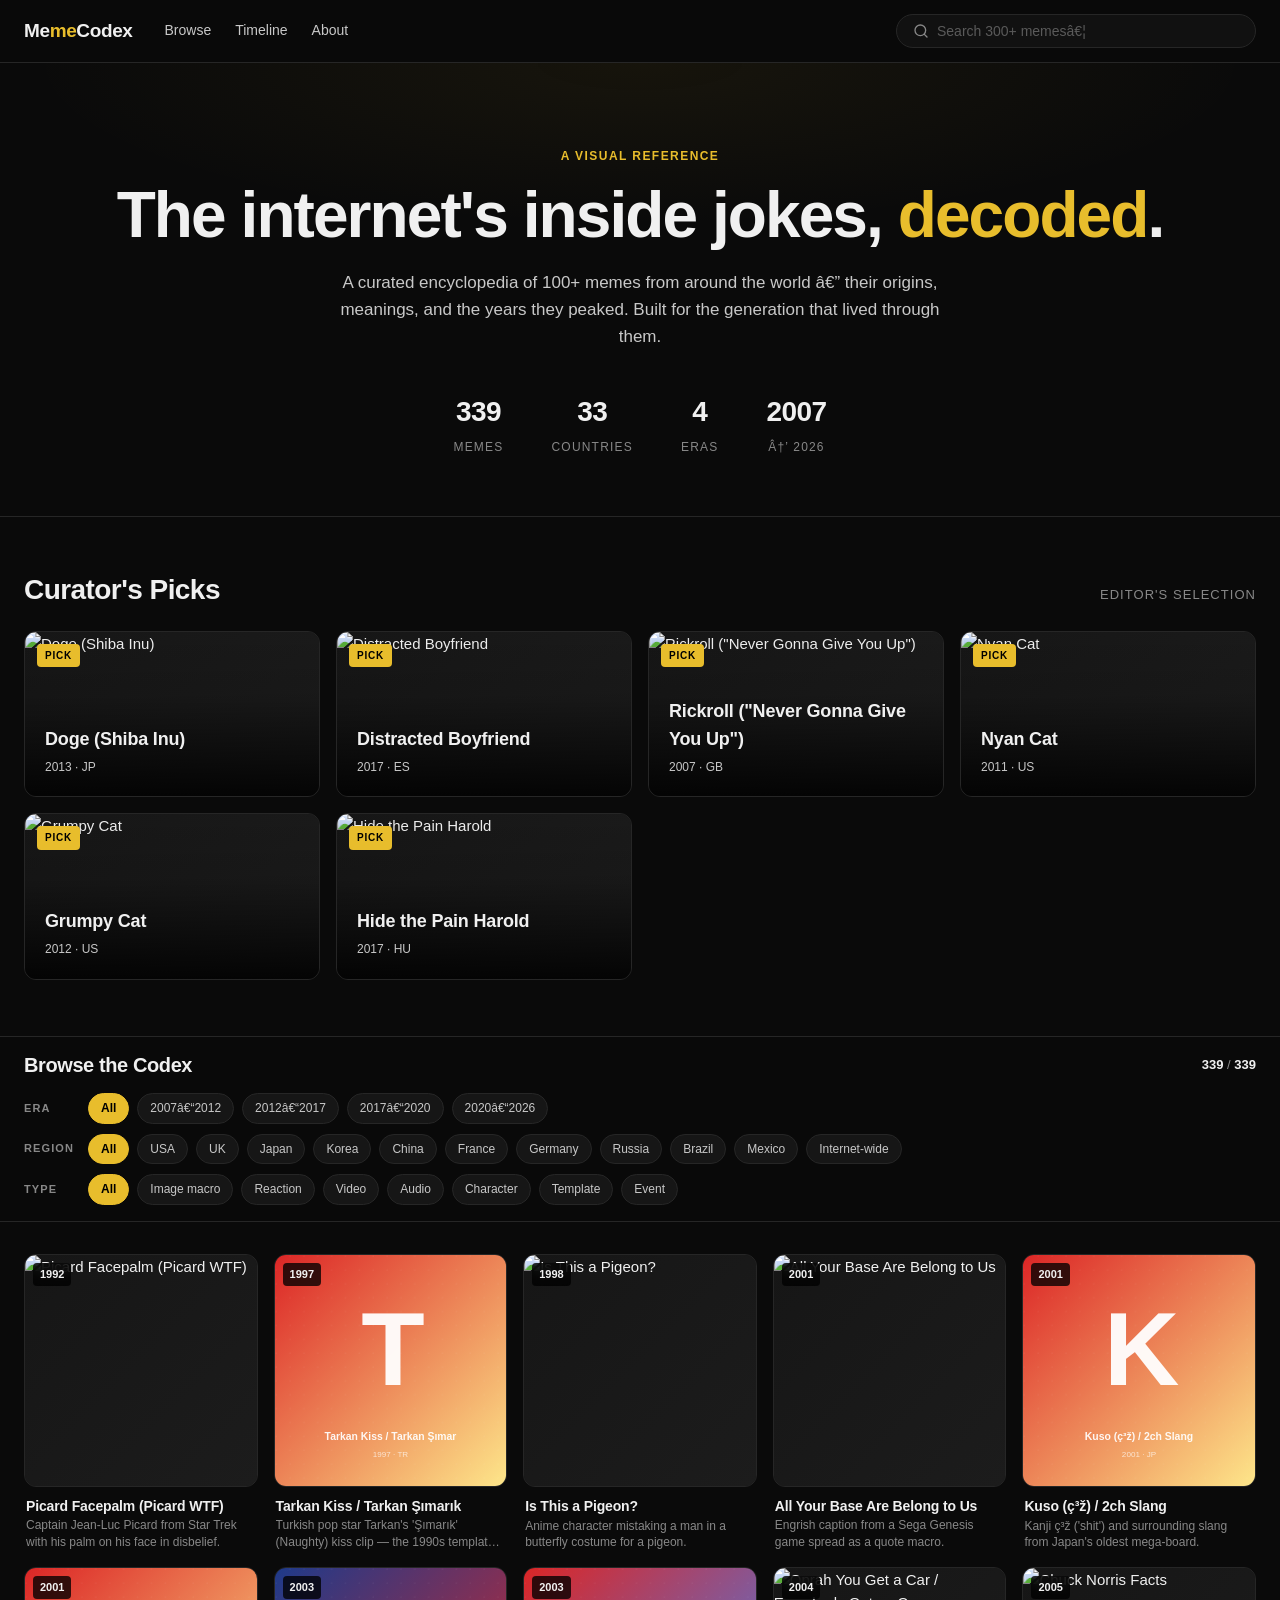
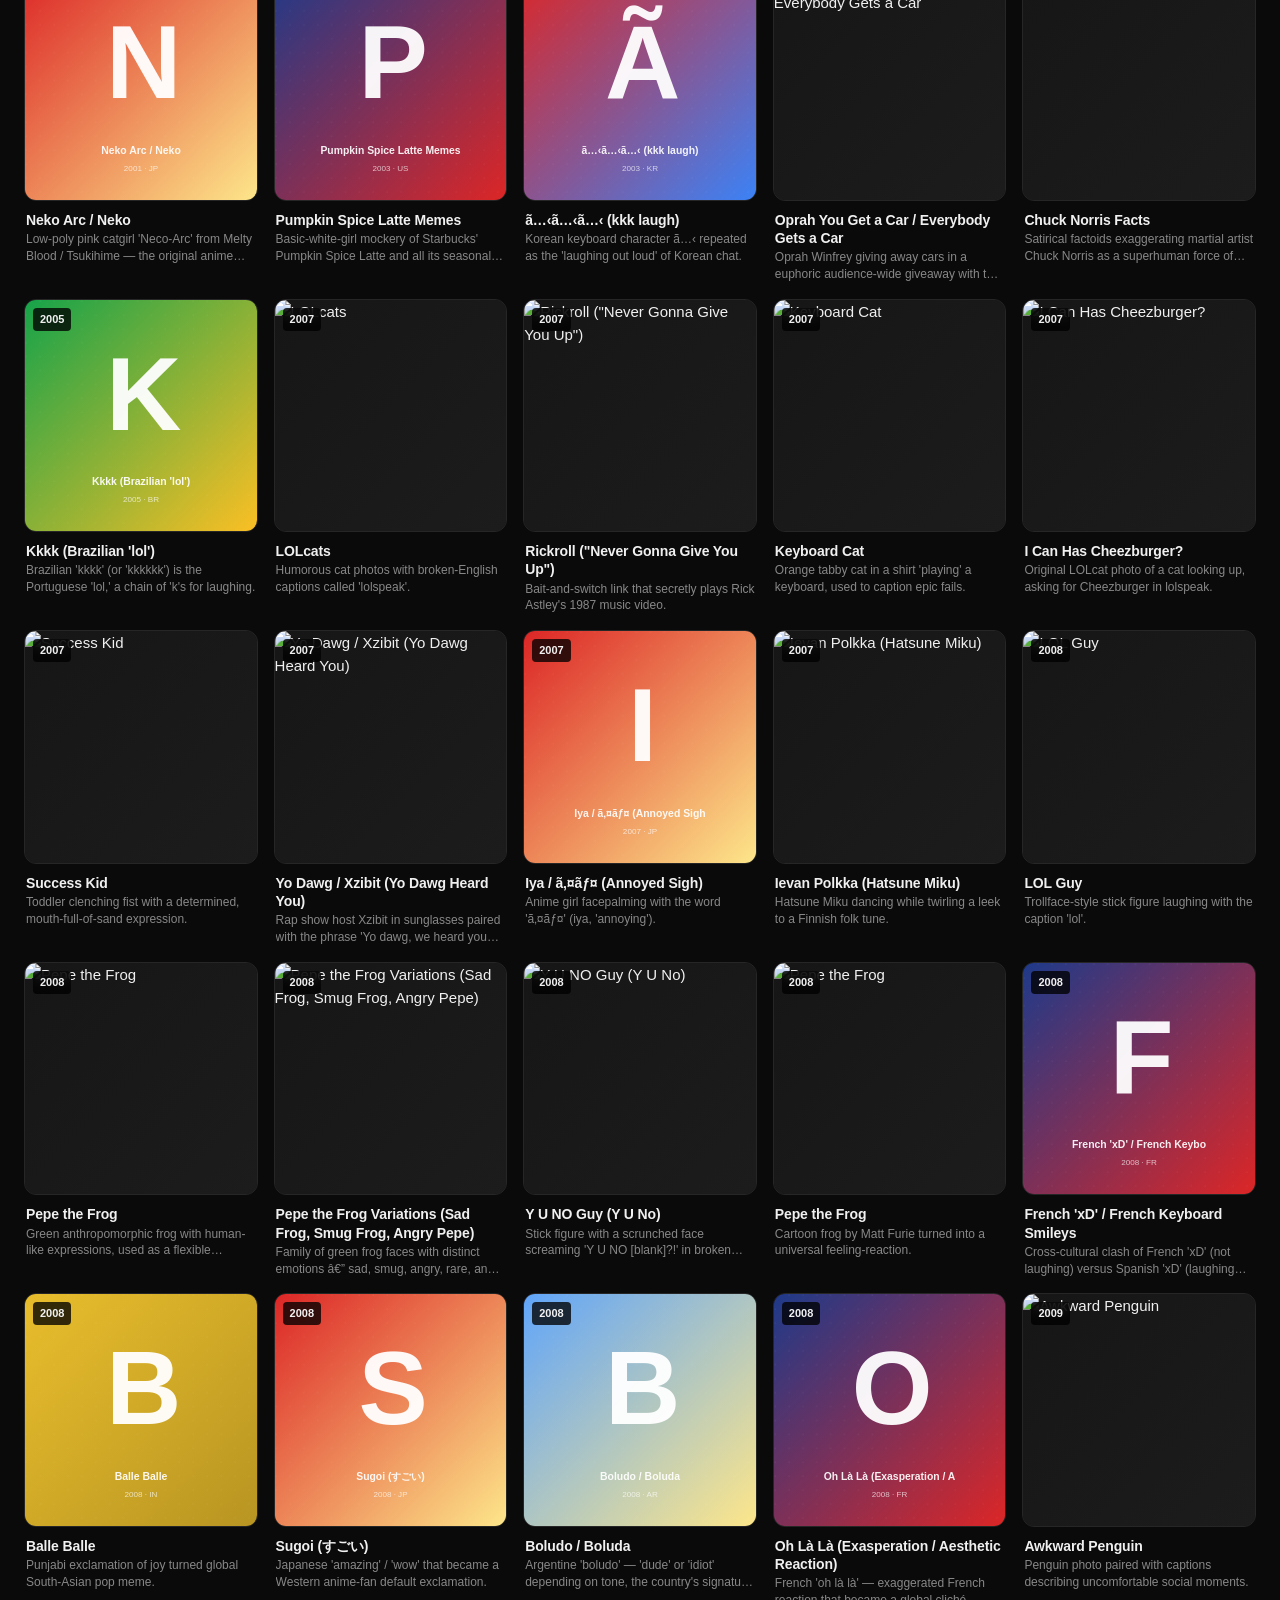
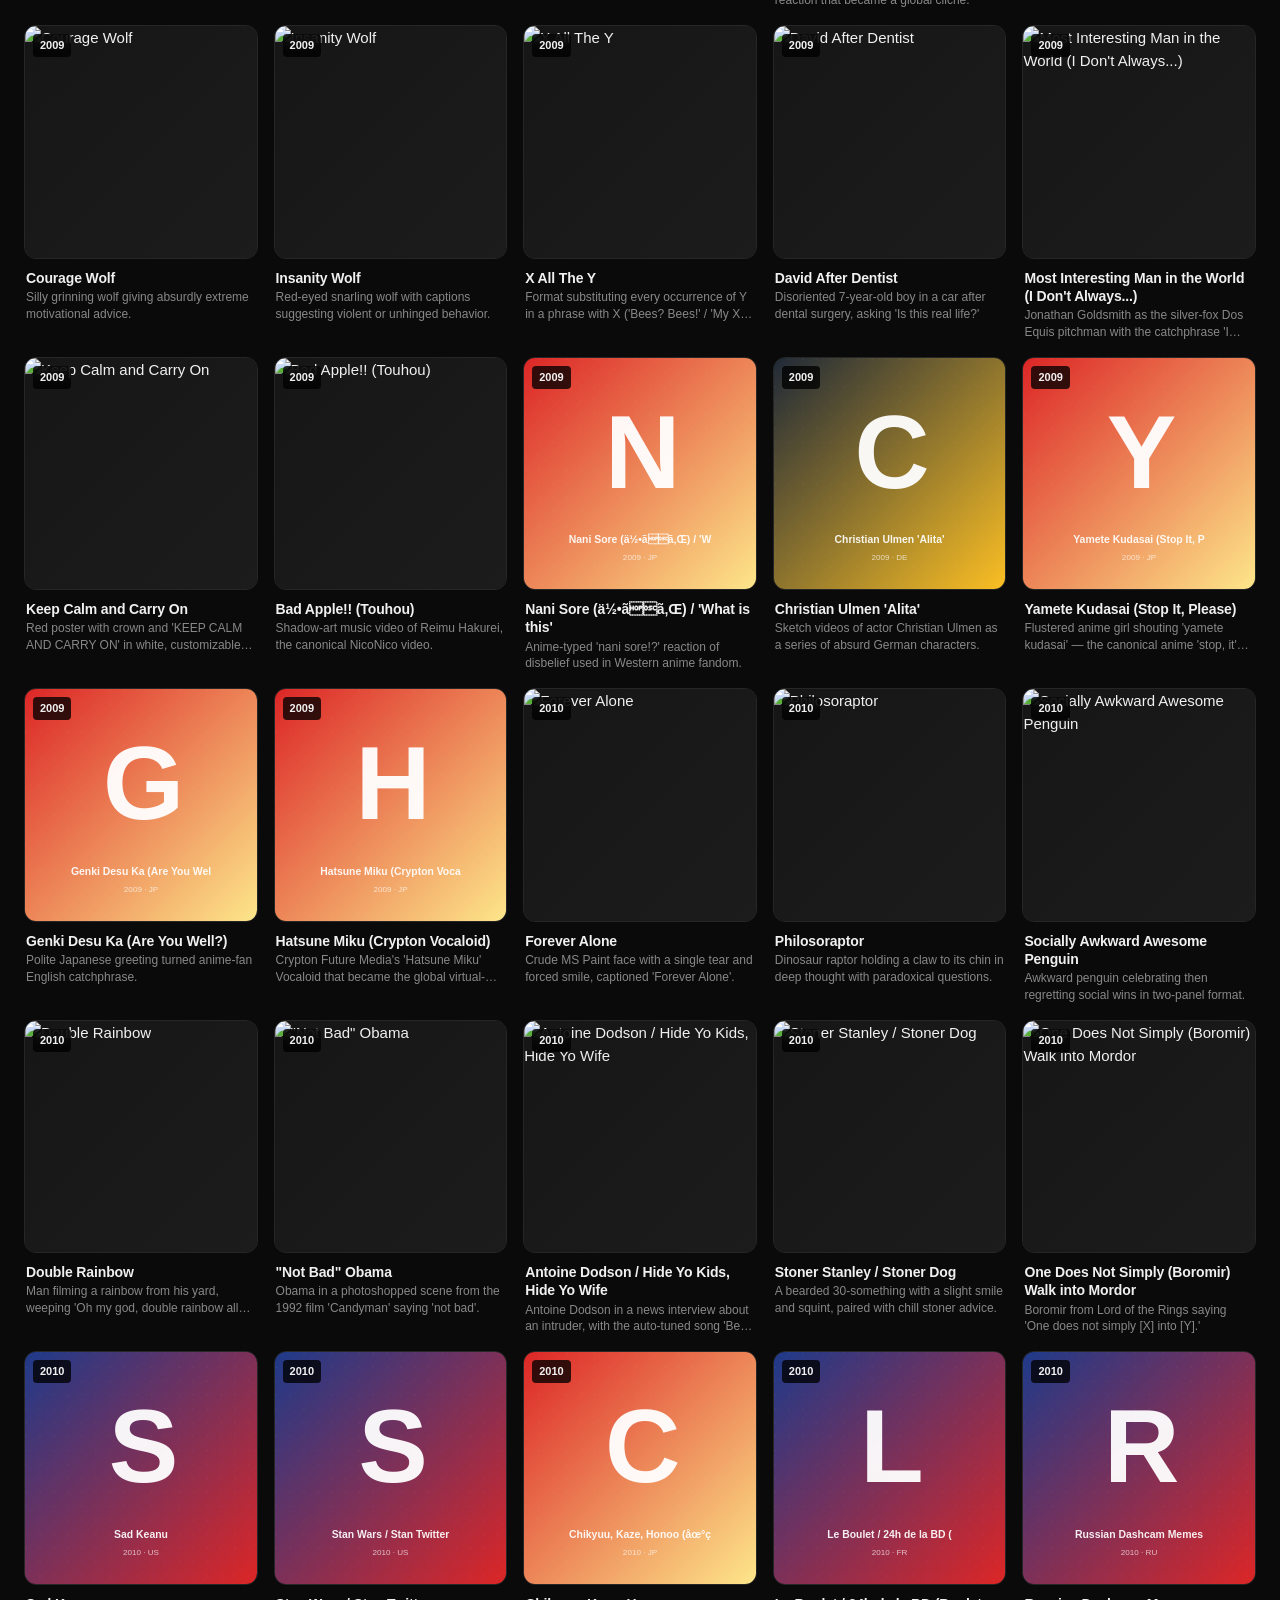
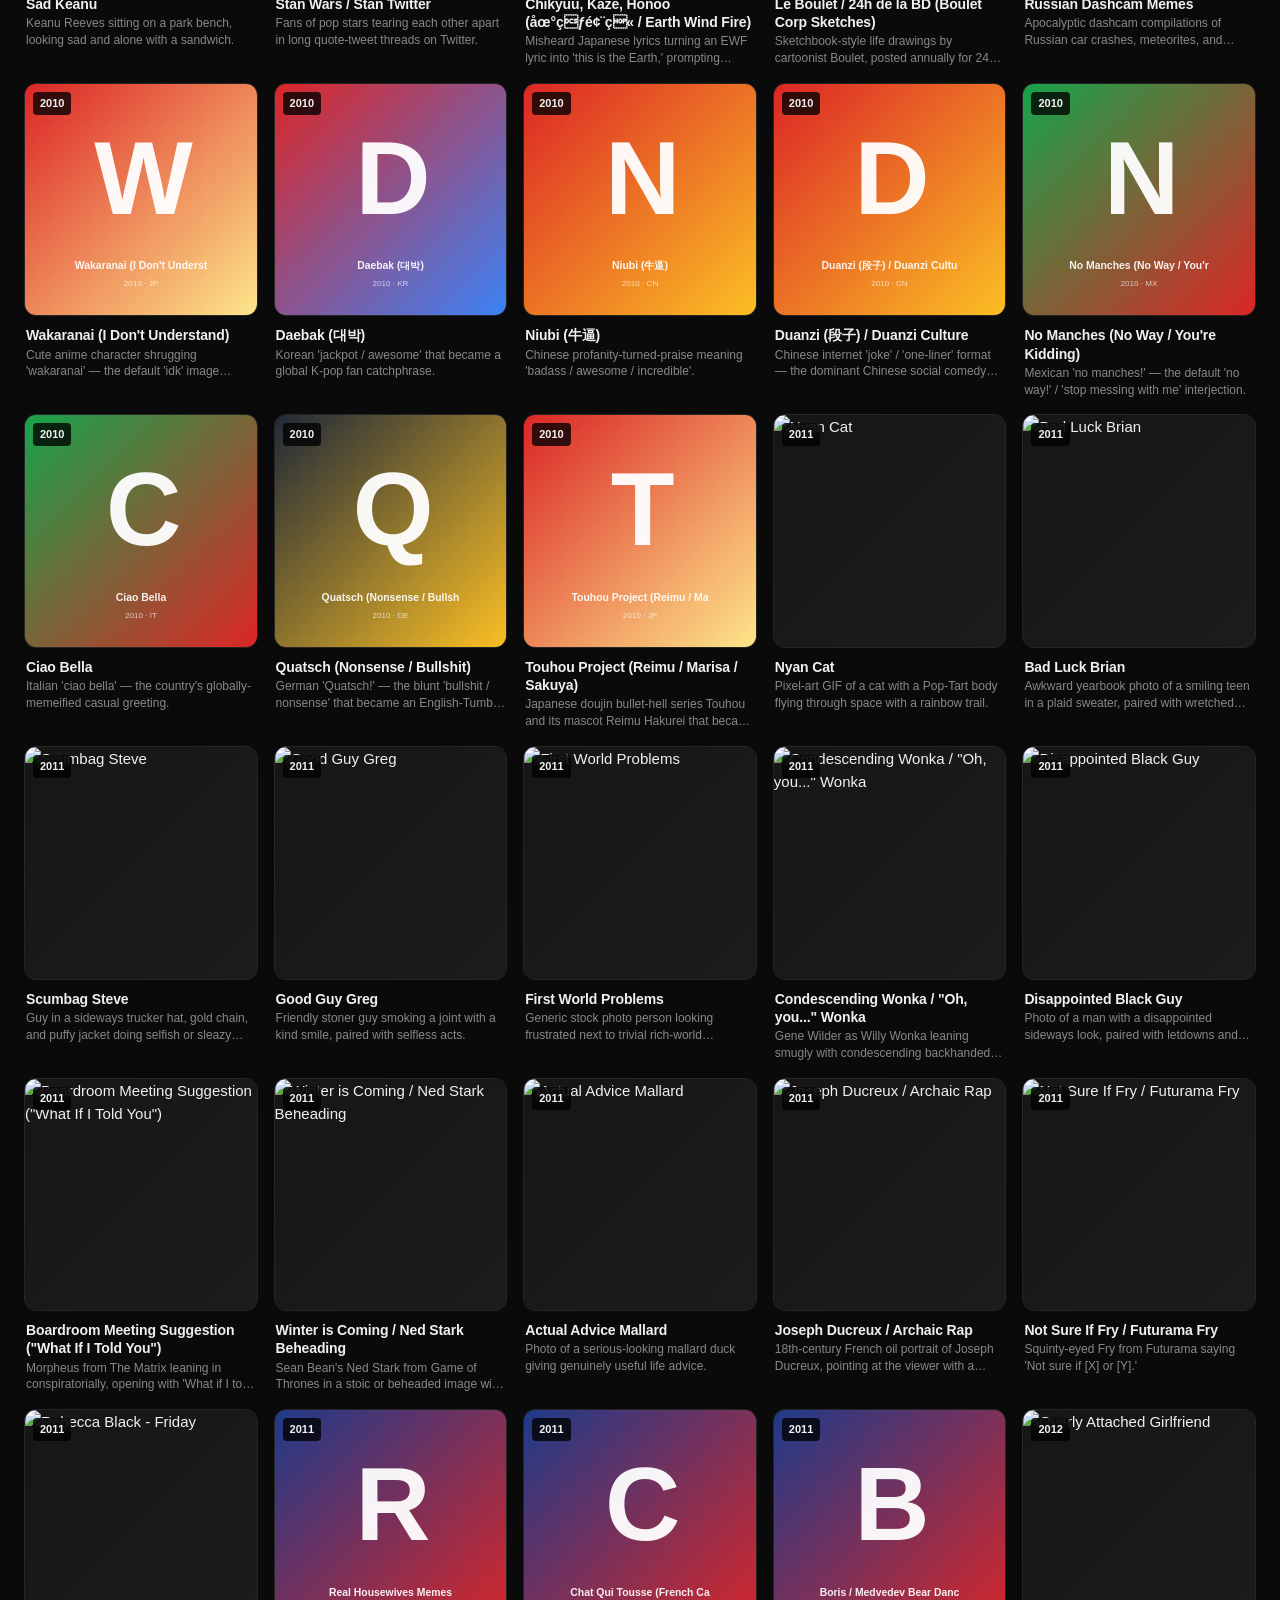
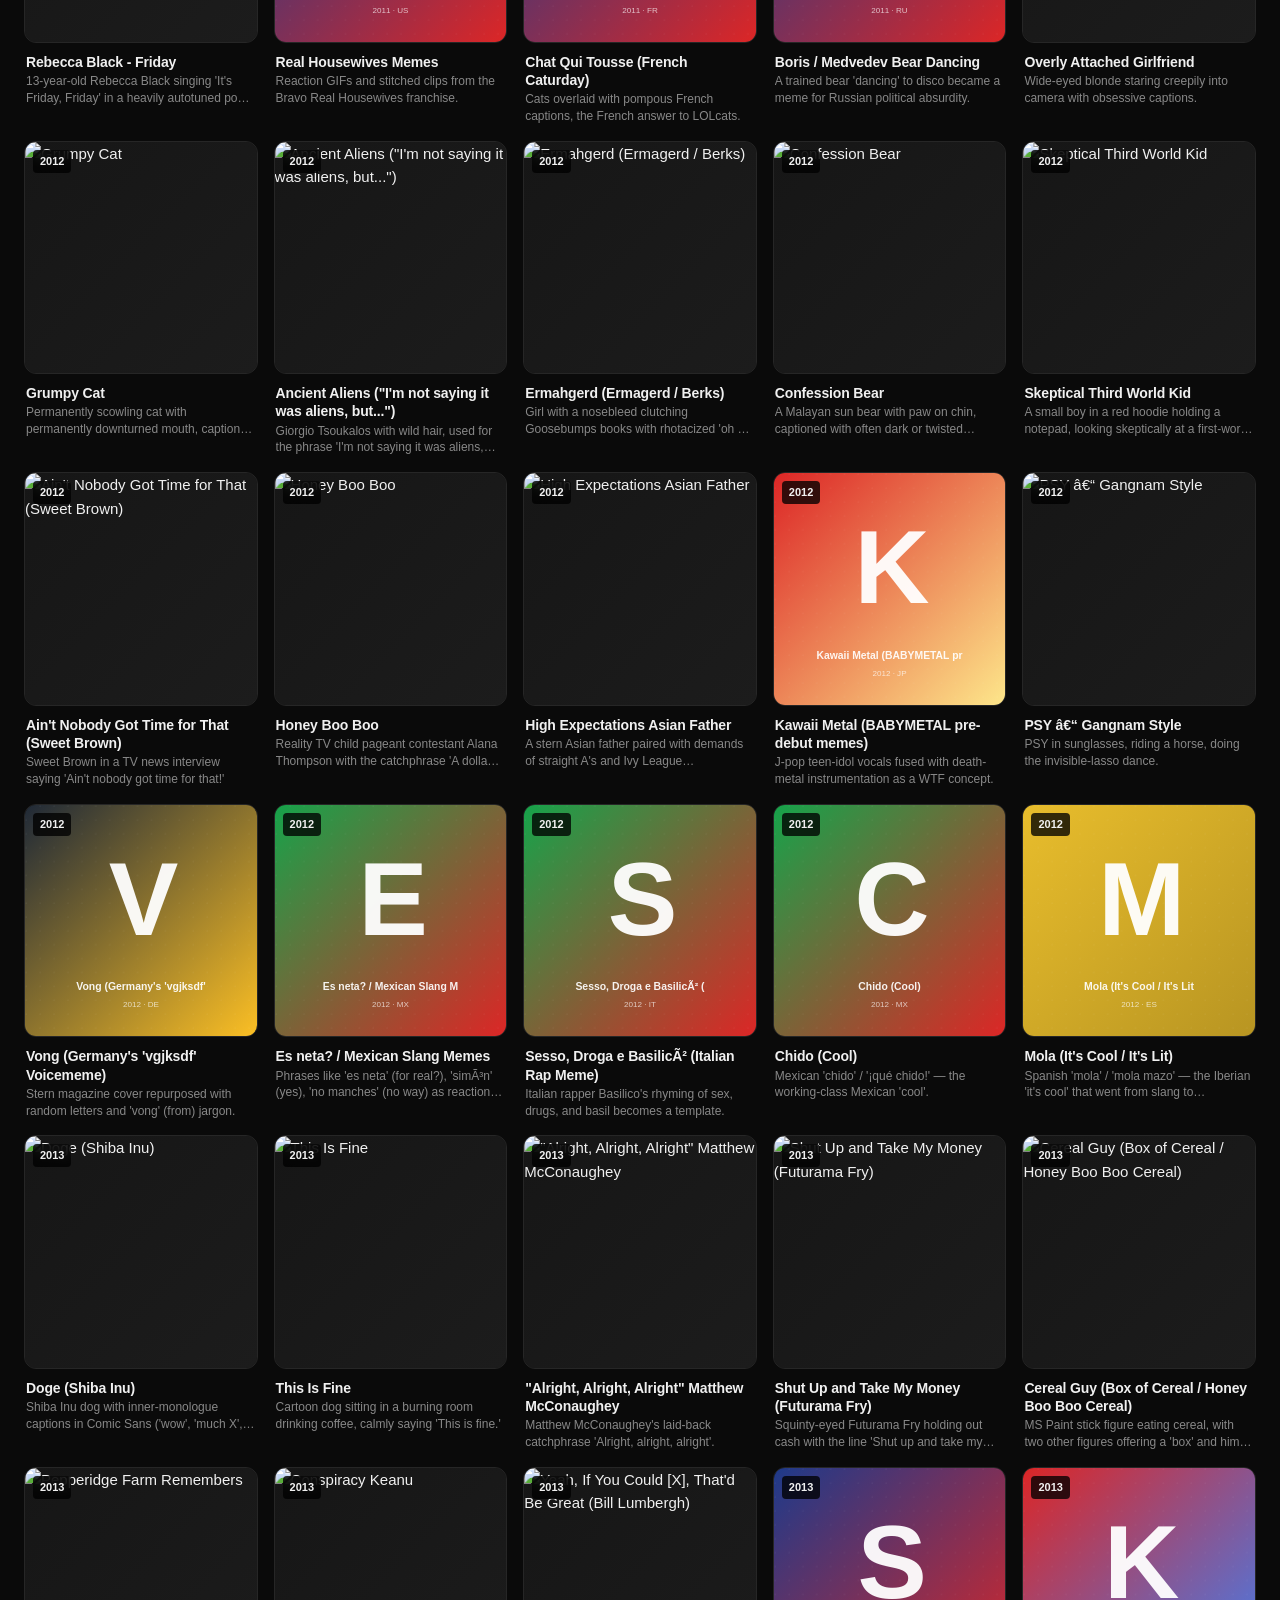
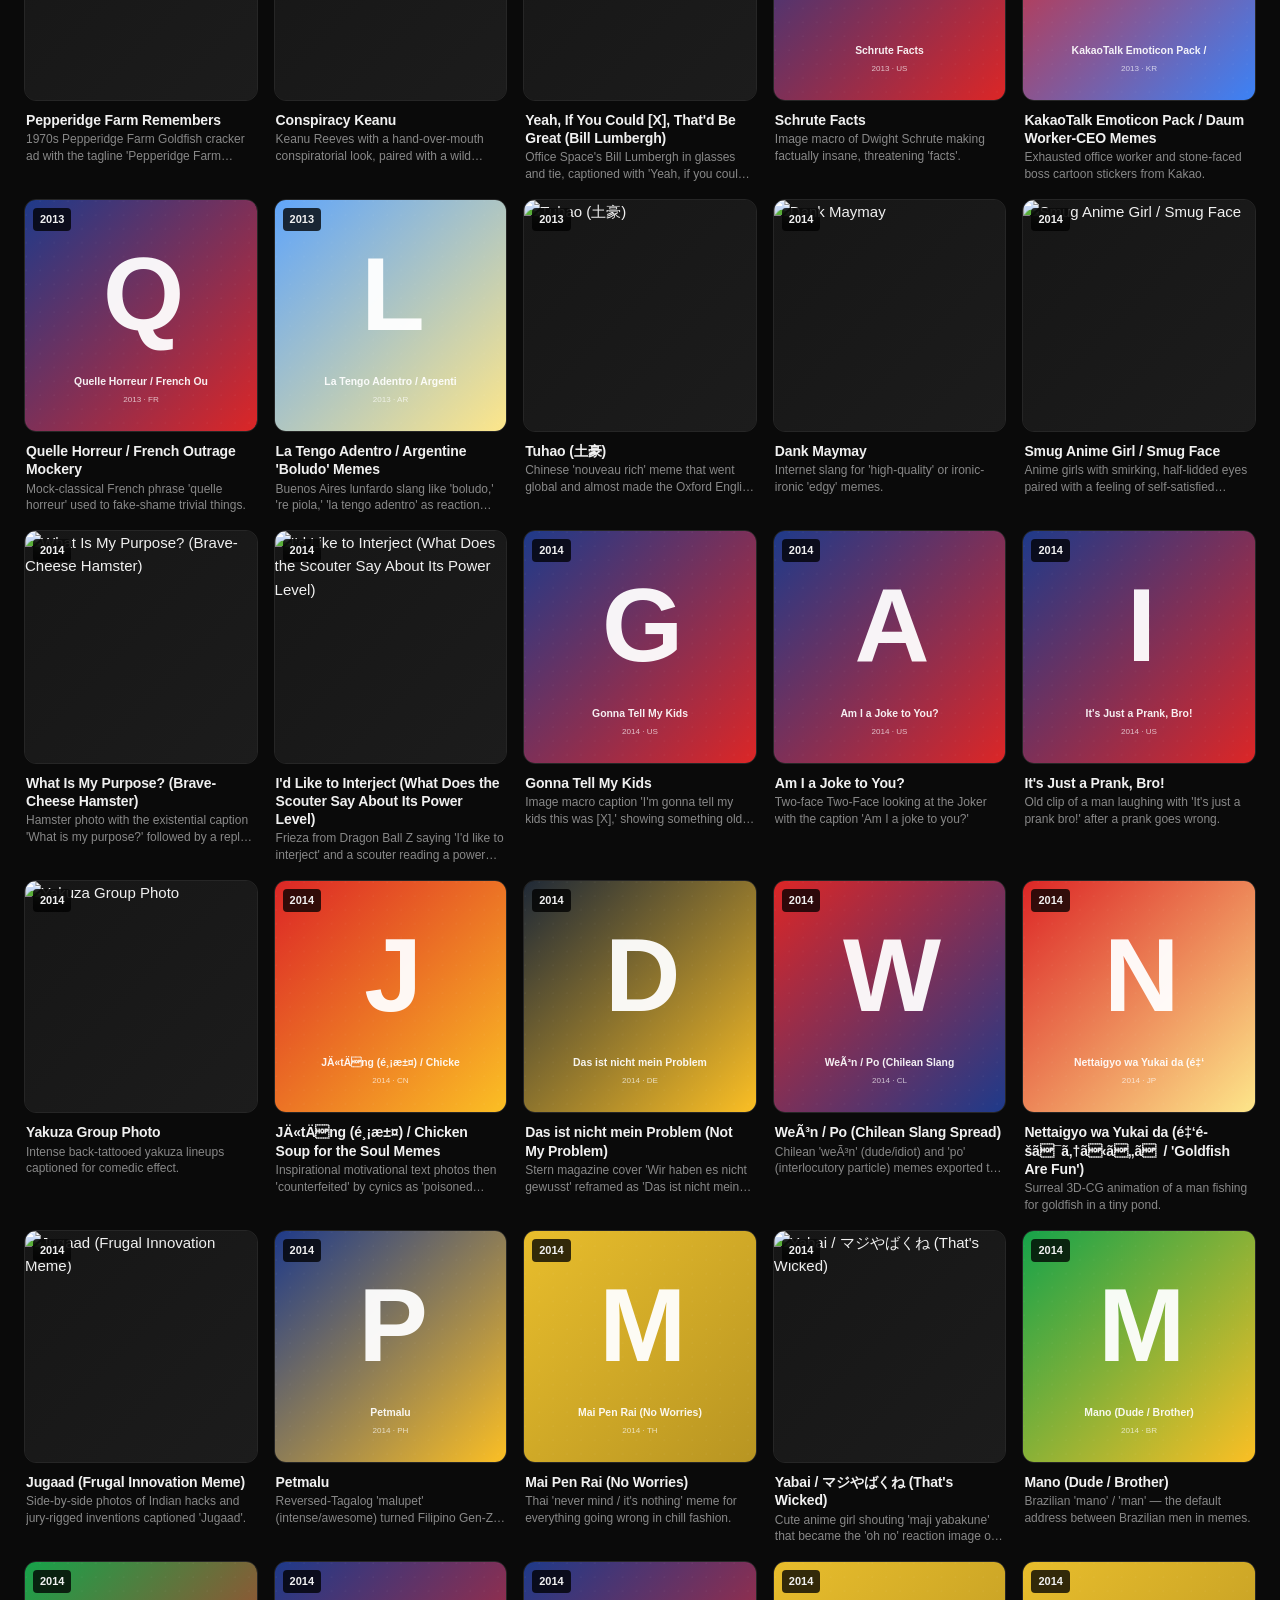
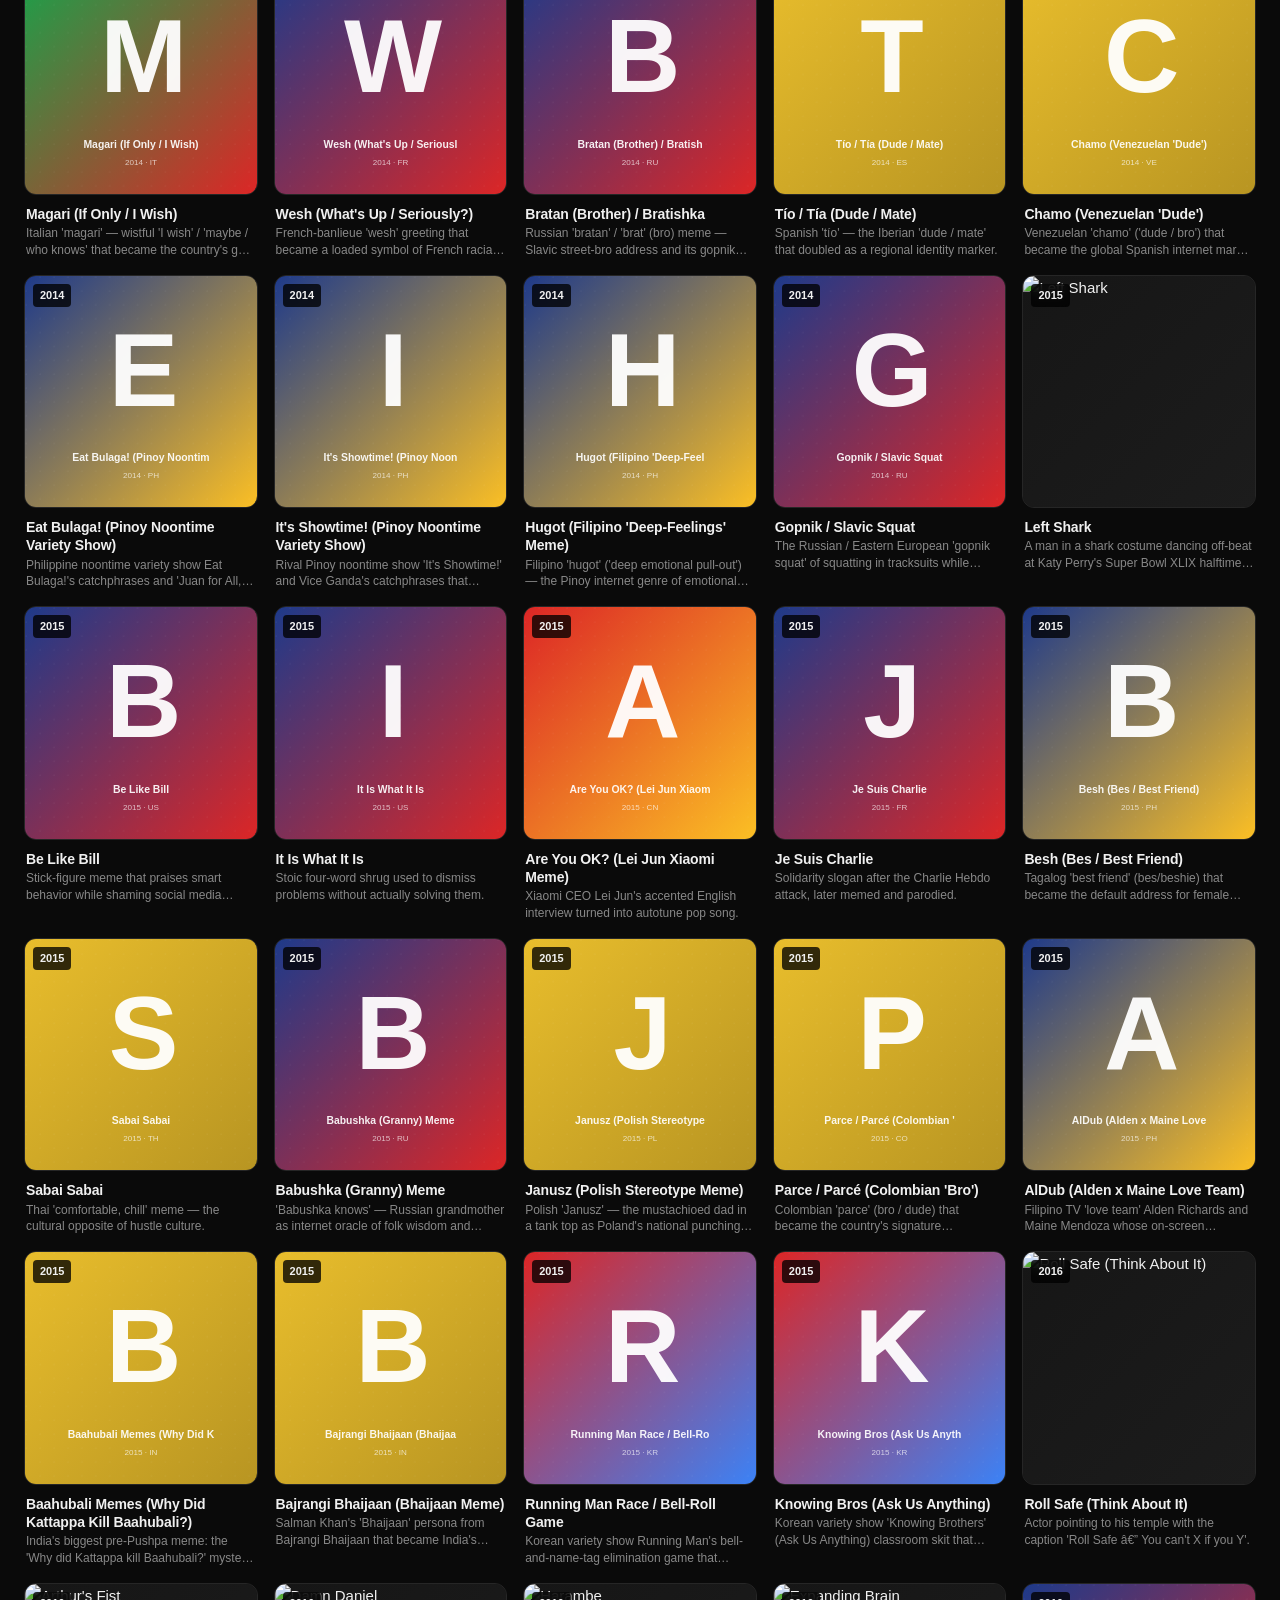
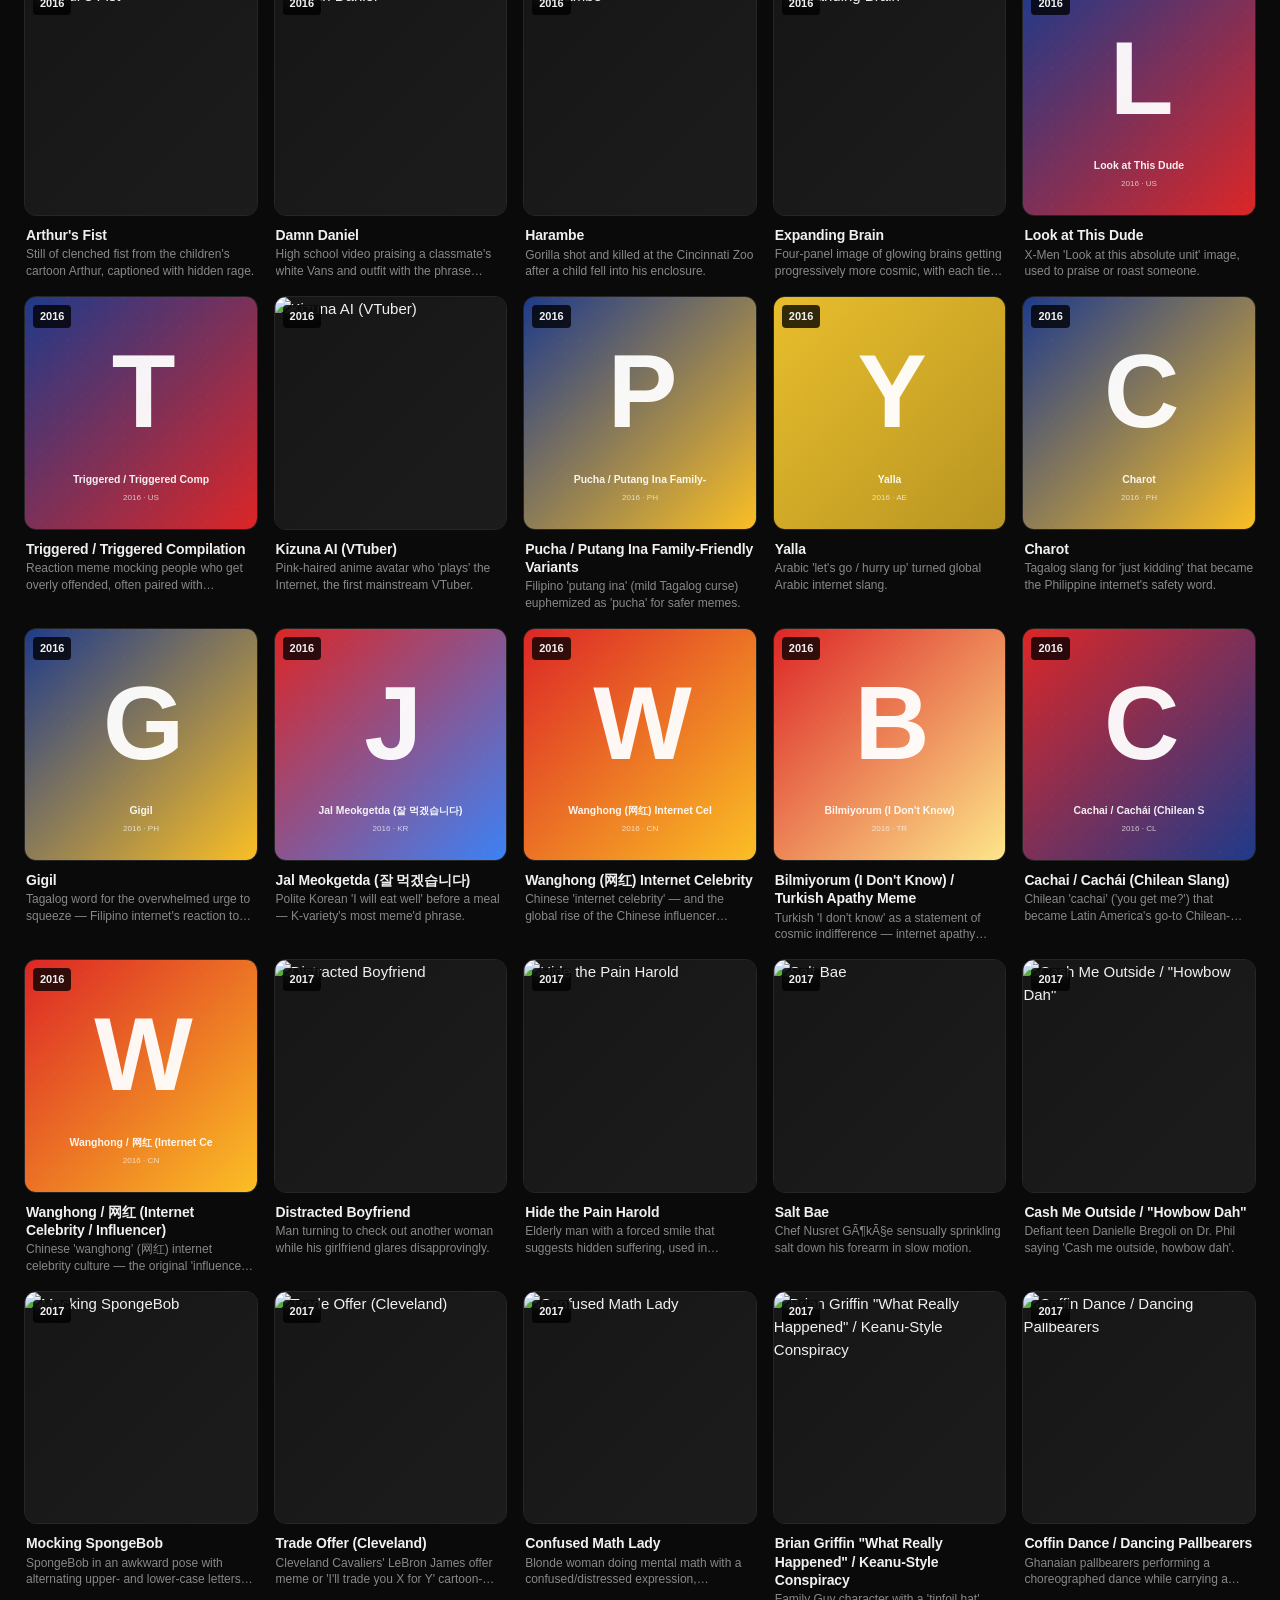
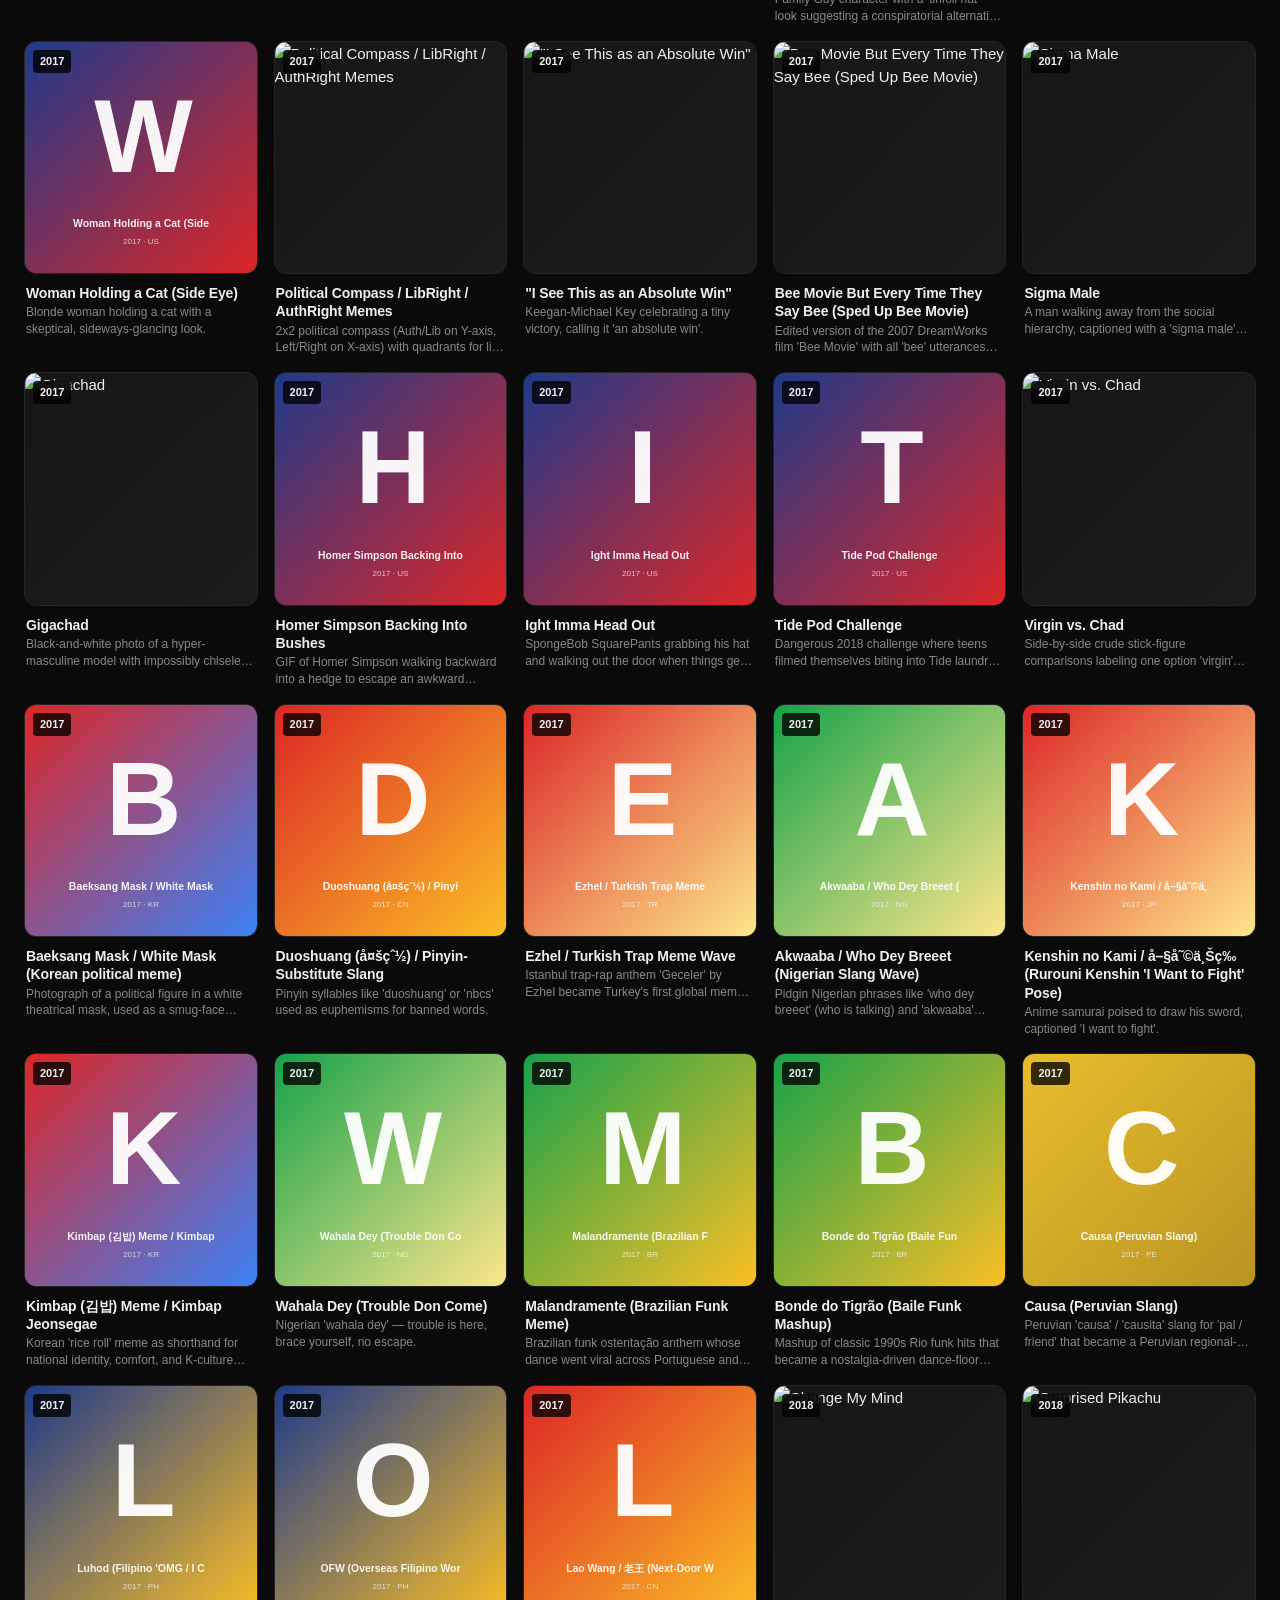
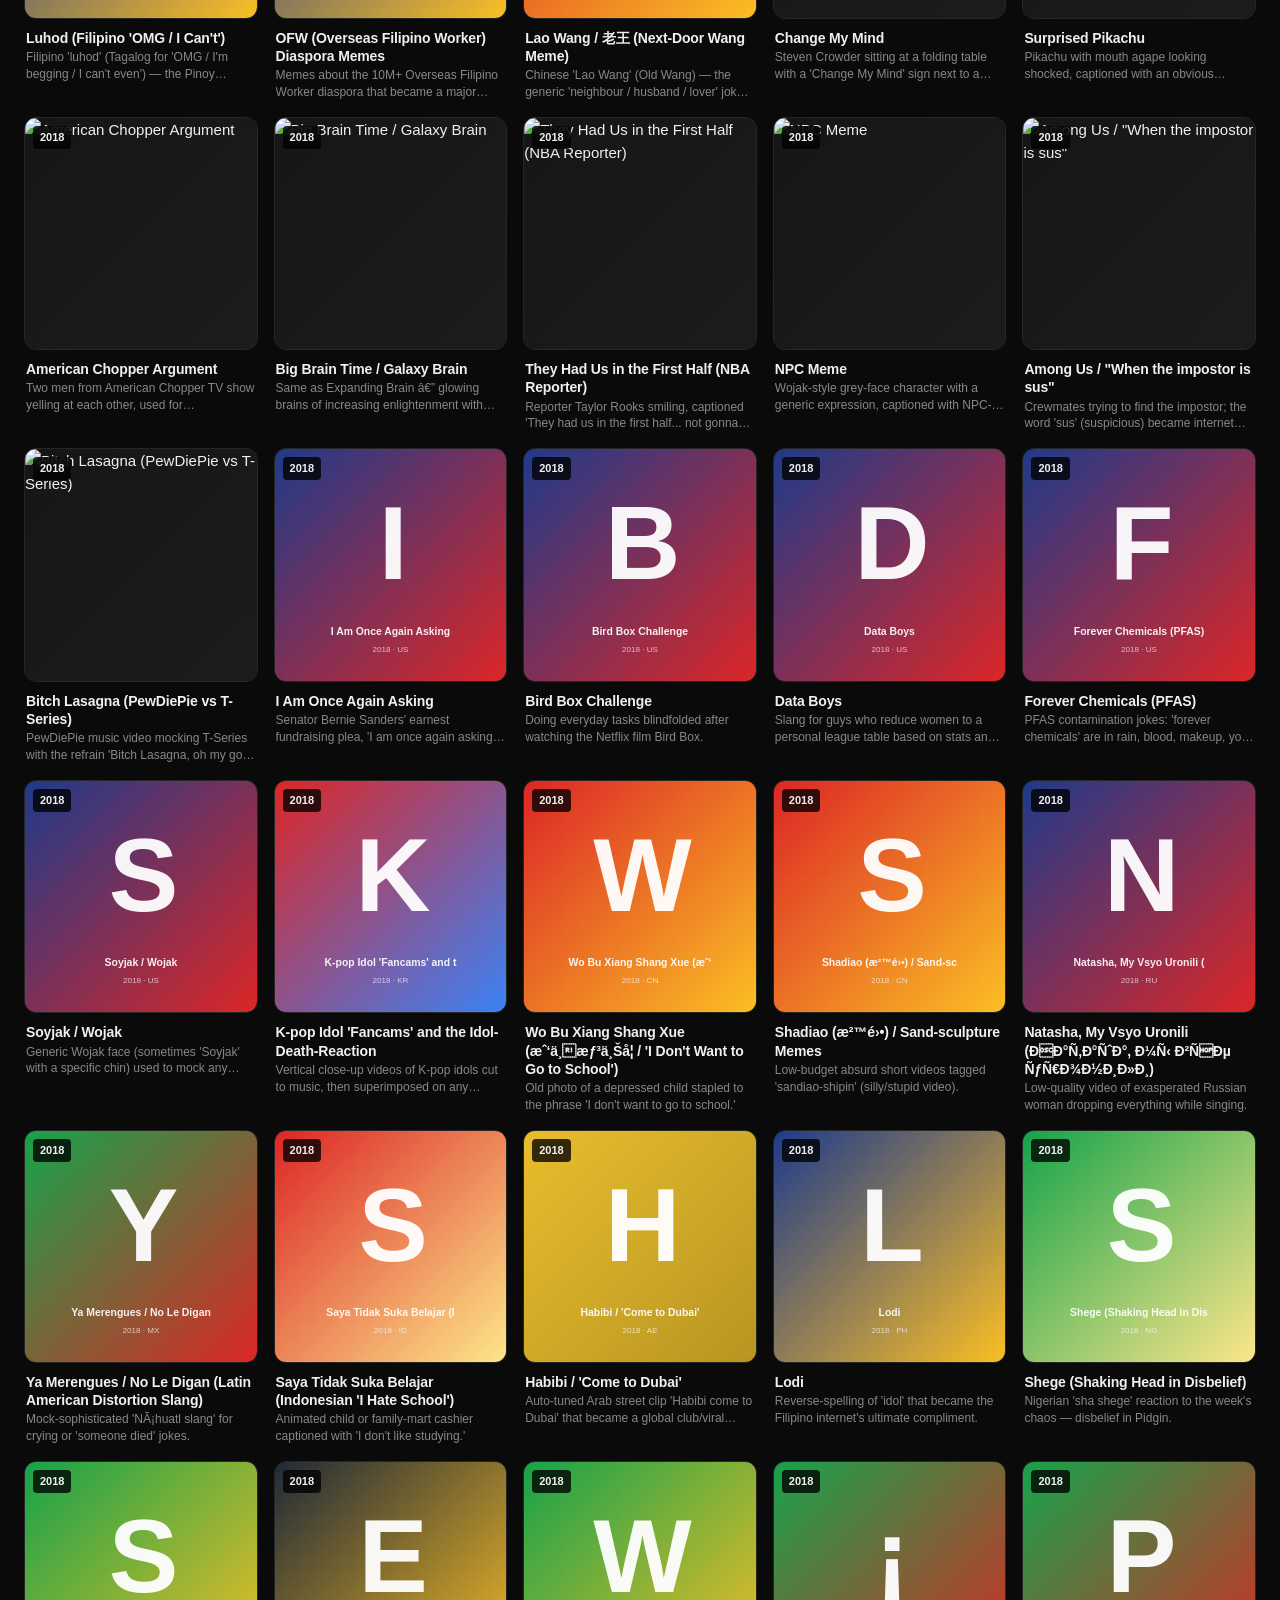
==== commit 08839036: "fix(seo): consolidate to getquickfire.com canonical + clean sitemap - Switch all canonical/og/twitte" ====
--- a/index.html
+++ b/index.html
@@ -1,32 +1,32 @@
-<!DOCTYPE html>
+﻿<!DOCTYPE html>
 <html lang="en">
 <head>
   <meta charset="UTF-8">
   <meta name="viewport" content="width=device-width, initial-scale=1.0">
-  <title>Meme Codex — Internet Meme Encyclopedia: 300+ Memes, Origins &amp; Meanings</title>
+  <title>Meme Codex â€” Internet Meme Encyclopedia: 300+ Memes, Origins &amp; Meanings</title>
   <meta name="description" content="Meme Codex is a visual encyclopedia of 300+ iconic internet memes from 2007 to 2026, covering origins, meanings, and cultural impact across the USA, UK, Japan, Korea, China, France, Germany, Russia, the Philippines, India, Thailand, and Latin America. Built for the millennial generation.">
   <meta name="keywords" content="meme encyclopedia, internet meme history, list of memes, viral memes, what is a meme, meme origin, Doge, Pepe, Distracted Boyfriend, Rickroll, Hawk Tuah, Six Seven, Demure, Moo Deng, meme timeline, Gen Z memes, brainrot memes, Italian Brainrot, Skibidi Toilet, famous memes 2024, famous memes 2025, meme dictionary">
   <meta name="author" content="Meme Codex">
   <meta name="robots" content="index, follow, max-image-preview:large">
-  <link rel="canonical" href="https://zuttohimadakara-art.github.io/quickfire/">
+  <link rel="canonical" href="https://getquickfire.com/">
   <meta name="theme-color" content="#0a0a0a">
 
   <!-- Open Graph -->
   <meta property="og:type" content="website">
   <meta property="og:site_name" content="Meme Codex">
-  <meta property="og:title" content="Meme Codex — A Visual Encyclopedia of Internet Memes">
+  <meta property="og:title" content="Meme Codex â€” A Visual Encyclopedia of Internet Memes">
   <meta property="og:description" content="200+ iconic internet memes from around the world, with origins, meanings, and a timeline from 2007 to 2026.">
-  <meta property="og:url" content="https://zuttohimadakara-art.github.io/quickfire/">
-  <meta property="og:image" content="https://zuttohimadakara-art.github.io/quickfire/og-image.svg">
+  <meta property="og:url" content="https://getquickfire.com/">
+  <meta property="og:image" content="https://getquickfire.com/og-image.svg">
   <meta property="og:image:width" content="1200">
   <meta property="og:image:height" content="630">
   <meta property="og:locale" content="en_US">
 
   <!-- Twitter Card -->
   <meta name="twitter:card" content="summary_large_image">
-  <meta name="twitter:title" content="Meme Codex — A Visual Encyclopedia of Internet Memes">
+  <meta name="twitter:title" content="Meme Codex â€” A Visual Encyclopedia of Internet Memes">
   <meta name="twitter:description" content="200+ iconic internet memes from around the world. Origins, meanings, timeline.">
-  <meta name="twitter:image" content="https://zuttohimadakara-art.github.io/quickfire/og-image.svg">
+  <meta name="twitter:image" content="https://getquickfire.com/og-image.svg">
 
   <!-- JSON-LD Schema: WebSite (sitelinks search box) -->
   <script type="application/ld+json">
@@ -34,14 +34,14 @@
     "@context": "https://schema.org",
     "@type": "WebSite",
     "name": "Meme Codex",
-    "alternateName": "Meme Codex — A Visual Encyclopedia of Internet Memes",
-    "url": "https://zuttohimadakara-art.github.io/quickfire/",
+    "alternateName": "Meme Codex â€” A Visual Encyclopedia of Internet Memes",
+    "url": "https://getquickfire.com/",
     "description": "A visual encyclopedia of 200+ iconic internet memes from around the world, with origins, meanings, and a timeline from 2007 to 2026.",
     "inLanguage": "en",
     "publisher": {
       "@type": "Organization",
       "name": "Meme Codex",
-      "url": "https://github.com/zuttohimadakara-art/meme-codex"
+      "url": "https://getquickfire.com/"
     }
   }
   </script>
@@ -56,26 +56,26 @@
     "itemListOrder": "https://schema.org/ItemListOrderAscending",
     "numberOfItems": 20,
     "itemListElement": [
-      { "@type": "ListItem", "position": 1,  "name": "LOLcats",           "url": "https://zuttohimadakara-art.github.io/quickfire/#grid" },
-      { "@type": "ListItem", "position": 2,  "name": "Rickroll",          "url": "https://zuttohimadakara-art.github.io/quickfire/#grid" },
-      { "@type": "ListItem", "position": 3,  "name": "Nyan Cat",          "url": "https://zuttohimadakara-art.github.io/quickfire/#grid" },
-      { "@type": "ListItem", "position": 4,  "name": "Bad Luck Brian",    "url": "https://zuttohimadakara-art.github.io/quickfire/#grid" },
-      { "@type": "ListItem", "position": 5,  "name": "Forever Alone",     "url": "https://zuttohimadakara-art.github.io/quickfire/#grid" },
-      { "@type": "ListItem", "position": 6,  "name": "Doge",              "url": "https://zuttohimadakara-art.github.io/quickfire/#grid" },
-      { "@type": "ListItem", "position": 7,  "name": "Pepe the Frog",     "url": "https://zuttohimadakara-art.github.io/quickfire/#grid" },
-      { "@type": "ListItem", "position": 8,  "name": "Grumpy Cat",        "url": "https://zuttohimadakara-art.github.io/quickfire/#grid" },
-      { "@type": "ListItem", "position": 9,  "name": "Distracted Boyfriend","url": "https://zuttohimadakara-art.github.io/quickfire/#grid" },
-      { "@type": "ListItem", "position": 10, "name": "Harambe",           "url": "https://zuttohimadakara-art.github.io/quickfire/#grid" },
-      { "@type": "ListItem", "position": 11, "name": "Salt Bae",          "url": "https://zuttohimadakara-art.github.io/quickfire/#grid" },
-      { "@type": "ListItem", "position": 12, "name": "This Is Fine",      "url": "https://zuttohimadakara-art.github.io/quickfire/#grid" },
-      { "@type": "ListItem", "position": 13, "name": "Surprised Pikachu", "url": "https://zuttohimadakara-art.github.io/quickfire/#grid" },
-      { "@type": "ListItem", "position": 14, "name": "Mocking SpongeBob", "url": "https://zuttohimadakara-art.github.io/quickfire/#grid" },
-      { "@type": "ListItem", "position": 15, "name": "Expanding Brain",   "url": "https://zuttohimadakara-art.github.io/quickfire/#grid" },
-      { "@type": "ListItem", "position": 16, "name": "Coffin Dance",      "url": "https://zuttohimadakara-art.github.io/quickfire/#grid" },
-      { "@type": "ListItem", "position": 17, "name": "Gangnam Style",     "url": "https://zuttohimadakara-art.github.io/quickfire/#grid" },
-      { "@type": "ListItem", "position": 18, "name": "Italian Brainrot",  "url": "https://zuttohimadakara-art.github.io/quickfire/#grid" },
-      { "@type": "ListItem", "position": 19, "name": "Skibidi Toilet",    "url": "https://zuttohimadakara-art.github.io/quickfire/#grid" },
-      { "@type": "ListItem", "position": 20, "name": "6-7",               "url": "https://zuttohimadakara-art.github.io/quickfire/#grid" }
+      { "@type": "ListItem", "position": 1,  "name": "LOLcats",           "url": "https://getquickfire.com/#grid" },
+      { "@type": "ListItem", "position": 2,  "name": "Rickroll",          "url": "https://getquickfire.com/#grid" },
+      { "@type": "ListItem", "position": 3,  "name": "Nyan Cat",          "url": "https://getquickfire.com/#grid" },
+      { "@type": "ListItem", "position": 4,  "name": "Bad Luck Brian",    "url": "https://getquickfire.com/#grid" },
+      { "@type": "ListItem", "position": 5,  "name": "Forever Alone",     "url": "https://getquickfire.com/#grid" },
+      { "@type": "ListItem", "position": 6,  "name": "Doge",              "url": "https://getquickfire.com/#grid" },
+      { "@type": "ListItem", "position": 7,  "name": "Pepe the Frog",     "url": "https://getquickfire.com/#grid" },
+      { "@type": "ListItem", "position": 8,  "name": "Grumpy Cat",        "url": "https://getquickfire.com/#grid" },
+      { "@type": "ListItem", "position": 9,  "name": "Distracted Boyfriend","url": "https://getquickfire.com/#grid" },
+      { "@type": "ListItem", "position": 10, "name": "Harambe",           "url": "https://getquickfire.com/#grid" },
+      { "@type": "ListItem", "position": 11, "name": "Salt Bae",          "url": "https://getquickfire.com/#grid" },
+      { "@type": "ListItem", "position": 12, "name": "This Is Fine",      "url": "https://getquickfire.com/#grid" },
+      { "@type": "ListItem", "position": 13, "name": "Surprised Pikachu", "url": "https://getquickfire.com/#grid" },
+      { "@type": "ListItem", "position": 14, "name": "Mocking SpongeBob", "url": "https://getquickfire.com/#grid" },
+      { "@type": "ListItem", "position": 15, "name": "Expanding Brain",   "url": "https://getquickfire.com/#grid" },
+      { "@type": "ListItem", "position": 16, "name": "Coffin Dance",      "url": "https://getquickfire.com/#grid" },
+      { "@type": "ListItem", "position": 17, "name": "Gangnam Style",     "url": "https://getquickfire.com/#grid" },
+      { "@type": "ListItem", "position": 18, "name": "Italian Brainrot",  "url": "https://getquickfire.com/#grid" },
+      { "@type": "ListItem", "position": 19, "name": "Skibidi Toilet",    "url": "https://getquickfire.com/#grid" },
+      { "@type": "ListItem", "position": 20, "name": "6-7",               "url": "https://getquickfire.com/#grid" }
     ]
   }
   </script>
@@ -91,7 +91,7 @@
         "name": "What is an internet meme?",
         "acceptedAnswer": {
           "@type": "Answer",
-          "text": "An internet meme is a piece of media — an image, video, phrase, GIF, or format — that spreads rapidly across the web through user imitation and remixing. The term was coined by evolutionary biologist Richard Dawkins in his 1976 book The Selfish Gene to describe ideas that replicate and evolve the way genes do. The first widely recognized internet meme was the 'Dancing Baby' of 1996, but the modern era of memes is generally dated to 2007, when LOLcats and rage comics entered the mainstream."
+          "text": "An internet meme is a piece of media â€” an image, video, phrase, GIF, or format â€” that spreads rapidly across the web through user imitation and remixing. The term was coined by evolutionary biologist Richard Dawkins in his 1976 book The Selfish Gene to describe ideas that replicate and evolve the way genes do. The first widely recognized internet meme was the 'Dancing Baby' of 1996, but the modern era of memes is generally dated to 2007, when LOLcats and rage comics entered the mainstream."
         }
       },
       {
@@ -115,7 +115,7 @@
         "name": "What is the most popular meme?",
         "acceptedAnswer": {
           "@type": "Answer",
-          "text": "By most measures, the most popular meme of all time is the Doge meme — a Shiba Inu photo overlaid with Comic Sans words like 'wow', 'much', and 'very.' It originated on Tumblr in 2010, became mainstream in 2013, and by 2020 had generated billions of impressions. Other top contenders include Pepe the Frog, Distracted Boyfriend, and Rickroll."
+          "text": "By most measures, the most popular meme of all time is the Doge meme â€” a Shiba Inu photo overlaid with Comic Sans words like 'wow', 'much', and 'very.' It originated on Tumblr in 2010, became mainstream in 2013, and by 2020 had generated billions of impressions. Other top contenders include Pepe the Frog, Distracted Boyfriend, and Rickroll."
         }
       },
       {
@@ -139,7 +139,7 @@
         "name": "What is the difference between Gen Z memes and millennial memes?",
         "acceptedAnswer": {
           "@type": "Answer",
-          "text": "Millennial memes (2007-2017) typically relied on image macros with text overlays and clear punchlines, like Bad Luck Brian or First World Problems. Gen Z memes (2020-present) lean toward absurdist, self-referential, AI-generated, and audio-driven formats — Italian Brainrot, Skibidi Toilet, poly-formats, and slang like '6-7' and 'delulu'. Gen Z memes often work as in-group signals whose meaning is opaque to outsiders."
+          "text": "Millennial memes (2007-2017) typically relied on image macros with text overlays and clear punchlines, like Bad Luck Brian or First World Problems. Gen Z memes (2020-present) lean toward absurdist, self-referential, AI-generated, and audio-driven formats â€” Italian Brainrot, Skibidi Toilet, poly-formats, and slang like '6-7' and 'delulu'. Gen Z memes often work as in-group signals whose meaning is opaque to outsiders."
         }
       },
       {
@@ -147,7 +147,7 @@
         "name": "What is a brainrot meme?",
         "acceptedAnswer": {
           "@type": "Answer",
-          "text": "Brainrot is a term from the 2020s describing memes that are deliberately nonsensical, surreal, or absurd — like watching content that 'rots your brain.' The genre includes Italian Brainrot (Tralalero Tralala, Bombardino Crocodilo, Ballerina Cappuccina), Skibidi Toilet, and AI-generated characters like Lupa Zalupa. Brainrot is the dominant Gen Z meme aesthetic of 2024-2026."
+          "text": "Brainrot is a term from the 2020s describing memes that are deliberately nonsensical, surreal, or absurd â€” like watching content that 'rots your brain.' The genre includes Italian Brainrot (Tralalero Tralala, Bombardino Crocodilo, Ballerina Cappuccina), Skibidi Toilet, and AI-generated characters like Lupa Zalupa. Brainrot is the dominant Gen Z meme aesthetic of 2024-2026."
         }
       },
       {
@@ -179,7 +179,7 @@
         "name": "What is the 6-7 meme?",
         "acceptedAnswer": {
           "@type": "Answer",
-          "text": "6-7 (also written 'six seven') is a 2025 Gen Z meme that originated from the song 'Doot Doot (6 7)' by rapper Skrilla and was popularized by LaMelo Ball edits. The phrase has no literal meaning — it functions as a shibboleth or in-group signal, and was named by Cambridge Dictionary as one of 6,000 new words added in 2025."
+          "text": "6-7 (also written 'six seven') is a 2025 Gen Z meme that originated from the song 'Doot Doot (6 7)' by rapper Skrilla and was popularized by LaMelo Ball edits. The phrase has no literal meaning â€” it functions as a shibboleth or in-group signal, and was named by Cambridge Dictionary as one of 6,000 new words added in 2025."
         }
       }
     ]
@@ -211,7 +211,7 @@
         <circle cx="11" cy="11" r="8"></circle>
         <path d="m21 21-4.34-4.34"></path>
       </svg>
-      <input type="search" id="searchInput" placeholder="Search 300+ memes…" autocomplete="off" aria-label="Search memes">
+      <input type="search" id="searchInput" placeholder="Search 300+ memesâ€¦" autocomplete="off" aria-label="Search memes">
     </div>
   </div>
 </header>
@@ -221,12 +221,12 @@
   <div class="hero-inner">
     <span class="eyebrow">A visual reference</span>
     <h1 class="hero-title">The internet's inside jokes, <span class="accent">decoded</span>.</h1>
-    <p class="hero-sub">A curated encyclopedia of 100+ memes from around the world — their origins, meanings, and the years they peaked. Built for the generation that lived through them.</p>
+    <p class="hero-sub">A curated encyclopedia of 100+ memes from around the world â€” their origins, meanings, and the years they peaked. Built for the generation that lived through them.</p>
     <div class="hero-stats" id="heroStats">
-      <div class="stat"><span class="stat-num" id="statTotal">—</span><span class="stat-label">memes</span></div>
-      <div class="stat"><span class="stat-num" id="statCountries">—</span><span class="stat-label">countries</span></div>
-      <div class="stat"><span class="stat-num" id="statEra">—</span><span class="stat-label">eras</span></div>
-      <div class="stat"><span class="stat-num">2007</span><span class="stat-label">→ 2026</span></div>
+      <div class="stat"><span class="stat-num" id="statTotal">â€”</span><span class="stat-label">memes</span></div>
+      <div class="stat"><span class="stat-num" id="statCountries">â€”</span><span class="stat-label">countries</span></div>
+      <div class="stat"><span class="stat-num" id="statEra">â€”</span><span class="stat-label">eras</span></div>
+      <div class="stat"><span class="stat-num">2007</span><span class="stat-label">â†’ 2026</span></div>
     </div>
   </div>
 </section>
@@ -253,10 +253,10 @@
     <div class="filter-group" data-filter="era">
       <span class="filter-label">Era</span>
       <button class="chip active" data-value="all">All</button>
-      <button class="chip" data-value="Classic Web 2007-2012">2007–2012</button>
-      <button class="chip" data-value="Peak 2012-2017">2012–2017</button>
-      <button class="chip" data-value="Post-Irony 2017-2020">2017–2020</button>
-      <button class="chip" data-value="Gen Z 2020-2026">2020–2026</button>
+      <button class="chip" data-value="Classic Web 2007-2012">2007â€“2012</button>
+      <button class="chip" data-value="Peak 2012-2017">2012â€“2017</button>
+      <button class="chip" data-value="Post-Irony 2017-2020">2017â€“2020</button>
+      <button class="chip" data-value="Gen Z 2020-2026">2020â€“2026</button>
     </div>
 
     <div class="filter-group" data-filter="region">
@@ -320,7 +320,7 @@
 
     <details class="faq-item" open>
       <summary>What is an internet meme?</summary>
-      <p>An internet meme is a piece of media — an image, video, phrase, GIF, or format — that spreads rapidly across the web through user imitation and remixing. The term was coined by evolutionary biologist Richard Dawkins in his 1976 book <em>The Selfish Gene</em> to describe ideas that replicate and evolve the way genes do. The first widely recognized internet meme was the "Dancing Baby" of 1996, but the modern era of memes is generally dated to 2007, when LOLcats and rage comics entered the mainstream.</p>
+      <p>An internet meme is a piece of media â€” an image, video, phrase, GIF, or format â€” that spreads rapidly across the web through user imitation and remixing. The term was coined by evolutionary biologist Richard Dawkins in his 1976 book <em>The Selfish Gene</em> to describe ideas that replicate and evolve the way genes do. The first widely recognized internet meme was the "Dancing Baby" of 1996, but the modern era of memes is generally dated to 2007, when LOLcats and rage comics entered the mainstream.</p>
     </details>
 
     <details class="faq-item">
@@ -335,7 +335,7 @@
 
     <details class="faq-item">
       <summary>What is the most popular meme?</summary>
-      <p>By most measures, the most popular meme of all time is the Doge meme — a Shiba Inu photo overlaid with Comic Sans words like "wow", "much", and "very." It originated on Tumblr in 2010, became mainstream in 2013, and by 2020 had generated billions of impressions. Other top contenders include Pepe the Frog, Distracted Boyfriend, and Rickroll.</p>
+      <p>By most measures, the most popular meme of all time is the Doge meme â€” a Shiba Inu photo overlaid with Comic Sans words like "wow", "much", and "very." It originated on Tumblr in 2010, became mainstream in 2013, and by 2020 had generated billions of impressions. Other top contenders include Pepe the Frog, Distracted Boyfriend, and Rickroll.</p>
     </details>
 
     <details class="faq-item">
@@ -350,12 +350,12 @@
 
     <details class="faq-item">
       <summary>What's the difference between Gen Z memes and millennial memes?</summary>
-      <p>Millennial memes (2007–2017) typically relied on image macros with text overlays and clear punchlines, like Bad Luck Brian or First World Problems. Gen Z memes (2020–present) lean toward absurdist, self-referential, AI-generated, and audio-driven formats — Italian Brainrot, Skibidi Toilet, poly-formats, and slang like "6-7" and "delulu". Gen Z memes often work as in-group signals whose meaning is opaque to outsiders.</p>
+      <p>Millennial memes (2007â€“2017) typically relied on image macros with text overlays and clear punchlines, like Bad Luck Brian or First World Problems. Gen Z memes (2020â€“present) lean toward absurdist, self-referential, AI-generated, and audio-driven formats â€” Italian Brainrot, Skibidi Toilet, poly-formats, and slang like "6-7" and "delulu". Gen Z memes often work as in-group signals whose meaning is opaque to outsiders.</p>
     </details>
 
     <details class="faq-item">
       <summary>What is a brainrot meme?</summary>
-      <p>Brainrot is a term from the 2020s describing memes that are deliberately nonsensical, surreal, or absurd — like watching content that "rots your brain." The genre includes Italian Brainrot (Tralalero Tralala, Bombardino Crocodilo, Ballerina Cappuccina), Skibidi Toilet, and AI-generated characters like Lupa Zalupa. Brainrot is the dominant Gen Z meme aesthetic of 2024–2026.</p>
+      <p>Brainrot is a term from the 2020s describing memes that are deliberately nonsensical, surreal, or absurd â€” like watching content that "rots your brain." The genre includes Italian Brainrot (Tralalero Tralala, Bombardino Crocodilo, Ballerina Cappuccina), Skibidi Toilet, and AI-generated characters like Lupa Zalupa. Brainrot is the dominant Gen Z meme aesthetic of 2024â€“2026.</p>
     </details>
 
     <details class="faq-item">
@@ -370,12 +370,12 @@
 
     <details class="faq-item">
       <summary>What was the 2013 meme era?</summary>
-      <p>2013 was a peak year for internet memes, marking the explosion of the Doge meme, the first viral use of Harlem Shake, the rise of Grumpy Cat, and the introduction of Vine. The "Peak" era (2012–2017) is generally considered the high-water mark of image-macro culture, before TikTok-era video and short-form audio memes took over.</p>
+      <p>2013 was a peak year for internet memes, marking the explosion of the Doge meme, the first viral use of Harlem Shake, the rise of Grumpy Cat, and the introduction of Vine. The "Peak" era (2012â€“2017) is generally considered the high-water mark of image-macro culture, before TikTok-era video and short-form audio memes took over.</p>
     </details>
 
     <details class="faq-item">
       <summary>What is the 6-7 meme?</summary>
-      <p>6-7 (also written "six seven") is a 2025 Gen Z meme that originated from the song "Doot Doot (6 7)" by rapper Skrilla and was popularized by LaMelo Ball edits. The phrase has no literal meaning — it functions as a shibboleth or in-group signal, and was named by Cambridge Dictionary as one of 6,000 new words added in 2025.</p>
+      <p>6-7 (also written "six seven") is a 2025 Gen Z meme that originated from the song "Doot Doot (6 7)" by rapper Skrilla and was popularized by LaMelo Ball edits. The phrase has no literal meaning â€” it functions as a shibboleth or in-group signal, and was named by Cambridge Dictionary as one of 6,000 new words added in 2025.</p>
     </details>
 
     <details class="faq-item">
@@ -390,7 +390,7 @@
   <div class="footer-inner">
     <div class="footer-brand">
       <div class="logo">Me<span class="accent">me</span>Codex</div>
-      <p>A visual encyclopedia of internet memes — for the generation that lived through them.</p>
+      <p>A visual encyclopedia of internet memes â€” for the generation that lived through them.</p>
     </div>
     <div class="footer-cols">
       <div>
@@ -405,13 +405,13 @@
       <div>
         <h4>External</h4>
         <ul>
-          <li><a href="https://github.com/zuttohimadakara-art/meme-codex" target="_blank" rel="noopener">GitHub ↗</a></li>
+          <li><a href="https://github.com/zuttohimadakara-art/meme-codex" target="_blank" rel="noopener">GitHub â†—</a></li>
         </ul>
       </div>
     </div>
   </div>
   <div class="footer-base">
-    <span>© 2026 MemeCodex · Built as a static reference · No tracking, no cookies, no ads</span>
+    <span>Â© 2026 MemeCodex Â· Built as a static reference Â· No tracking, no cookies, no ads</span>
   </div>
 </footer>
 
@@ -419,7 +419,7 @@
 <div class="modal-backdrop" id="modal" hidden aria-hidden="true">
   <div class="modal" role="dialog" aria-modal="true" aria-labelledby="modalTitle">
     <button class="modal-close" id="modalClose" aria-label="Close" title="Close (Esc)">
-      <span class="close-x">×</span>
+      <span class="close-x">Ã—</span>
       <span class="close-hint">Esc</span>
     </button>
     <div class="modal-media">
@@ -451,3 +451,5 @@
 <script src="app.js"></script>
 </body>
 </html>
+
+
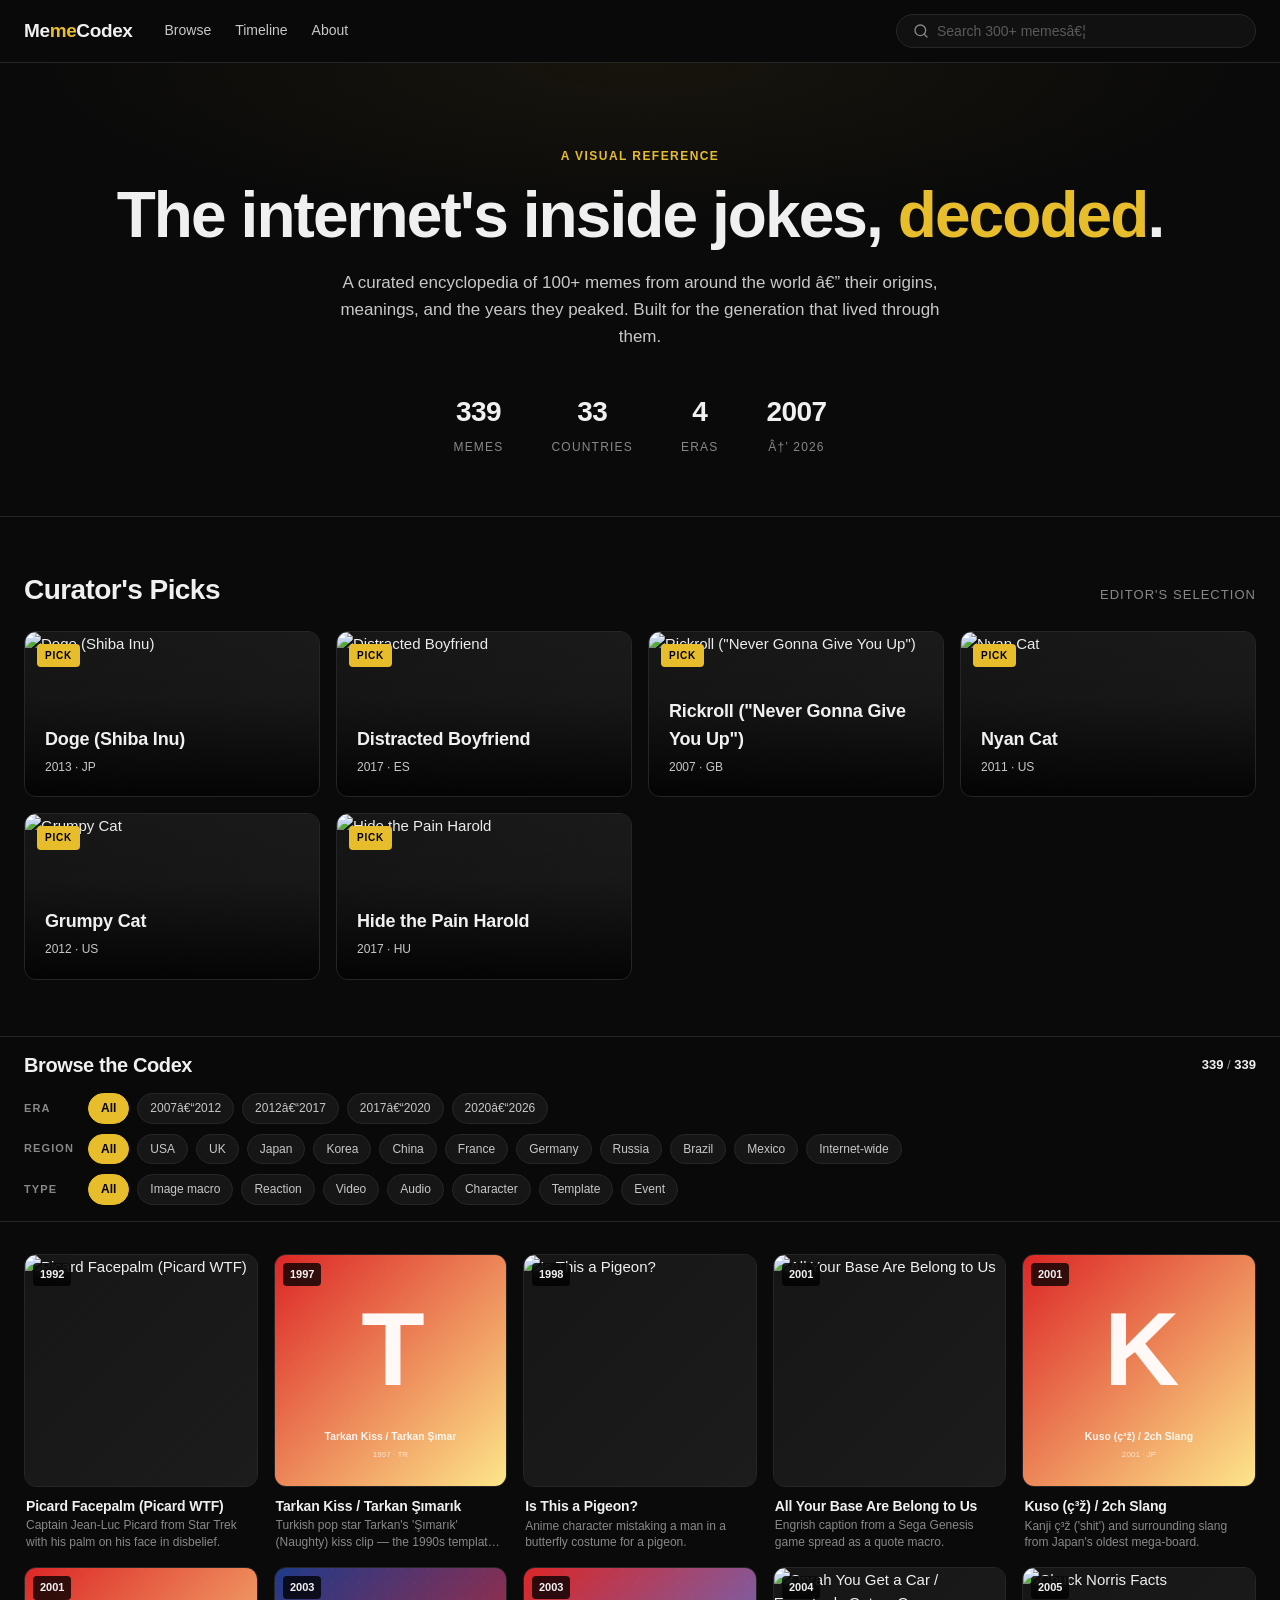
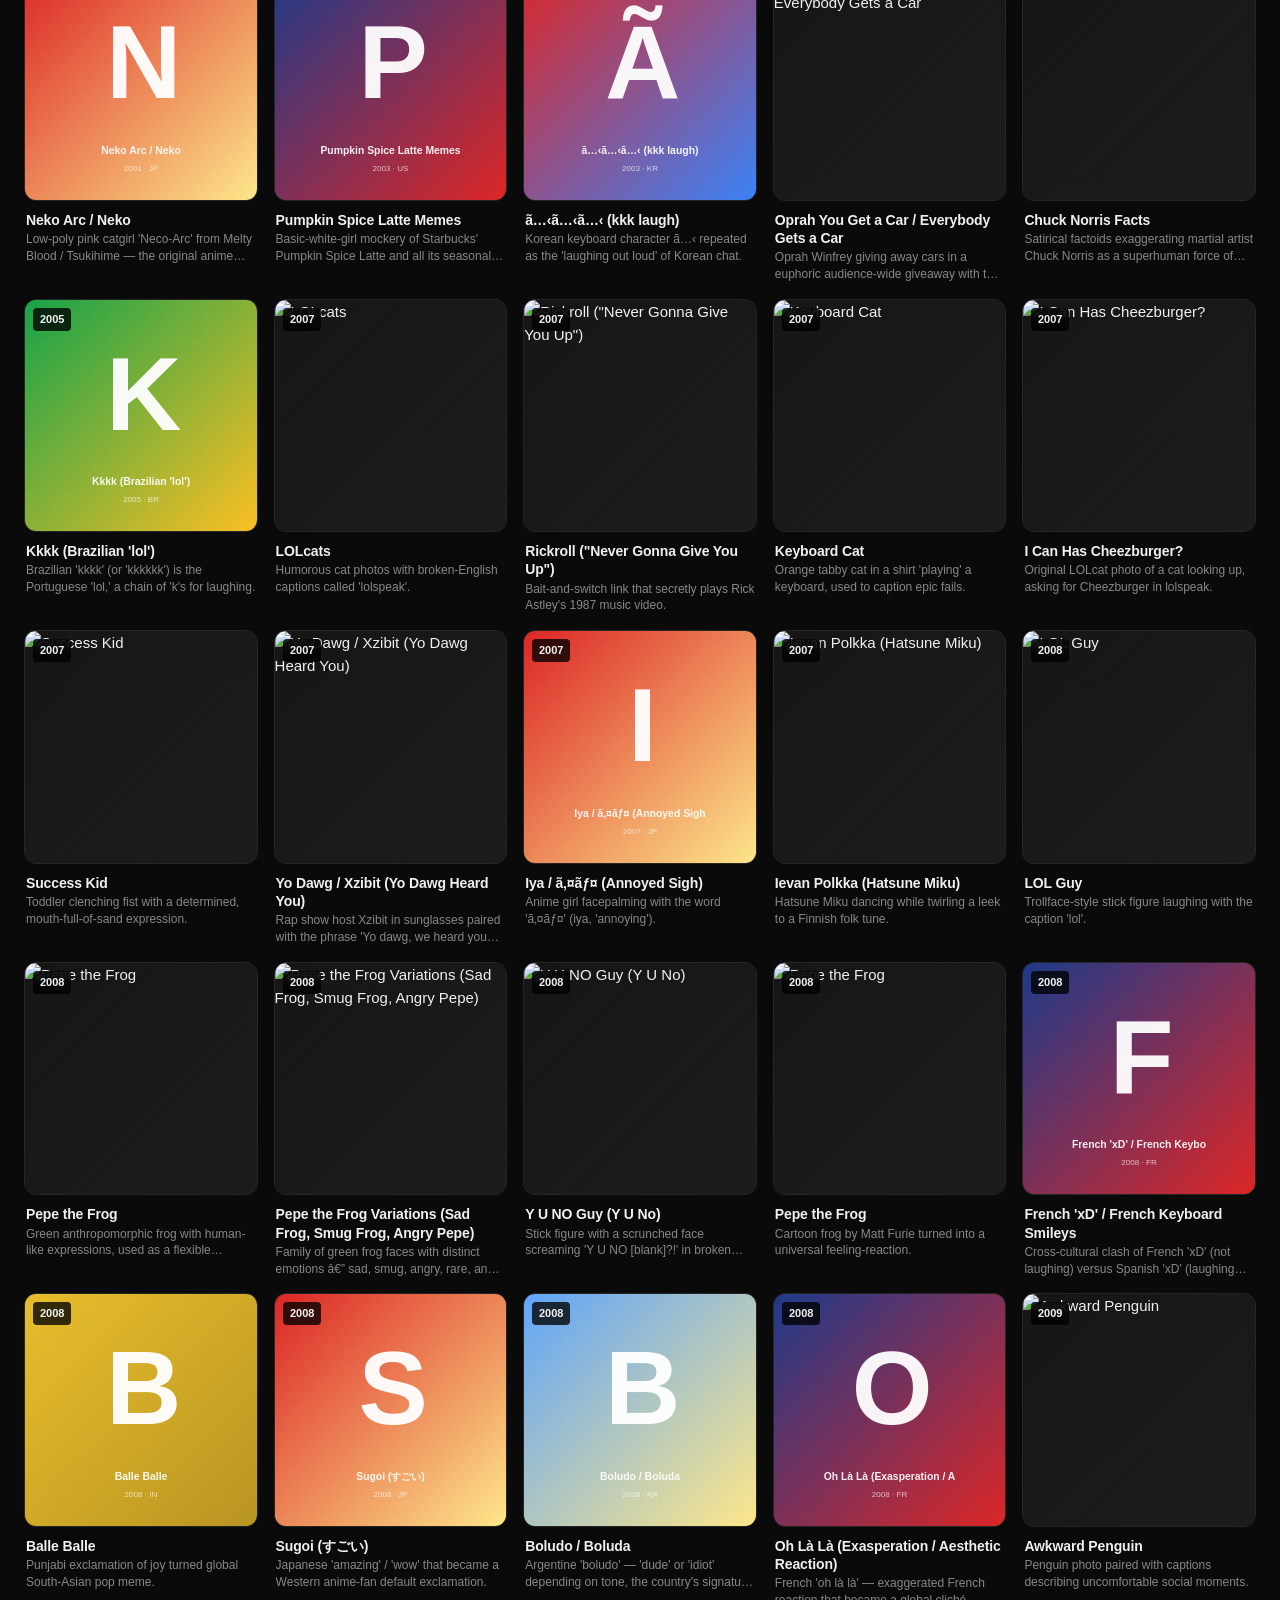
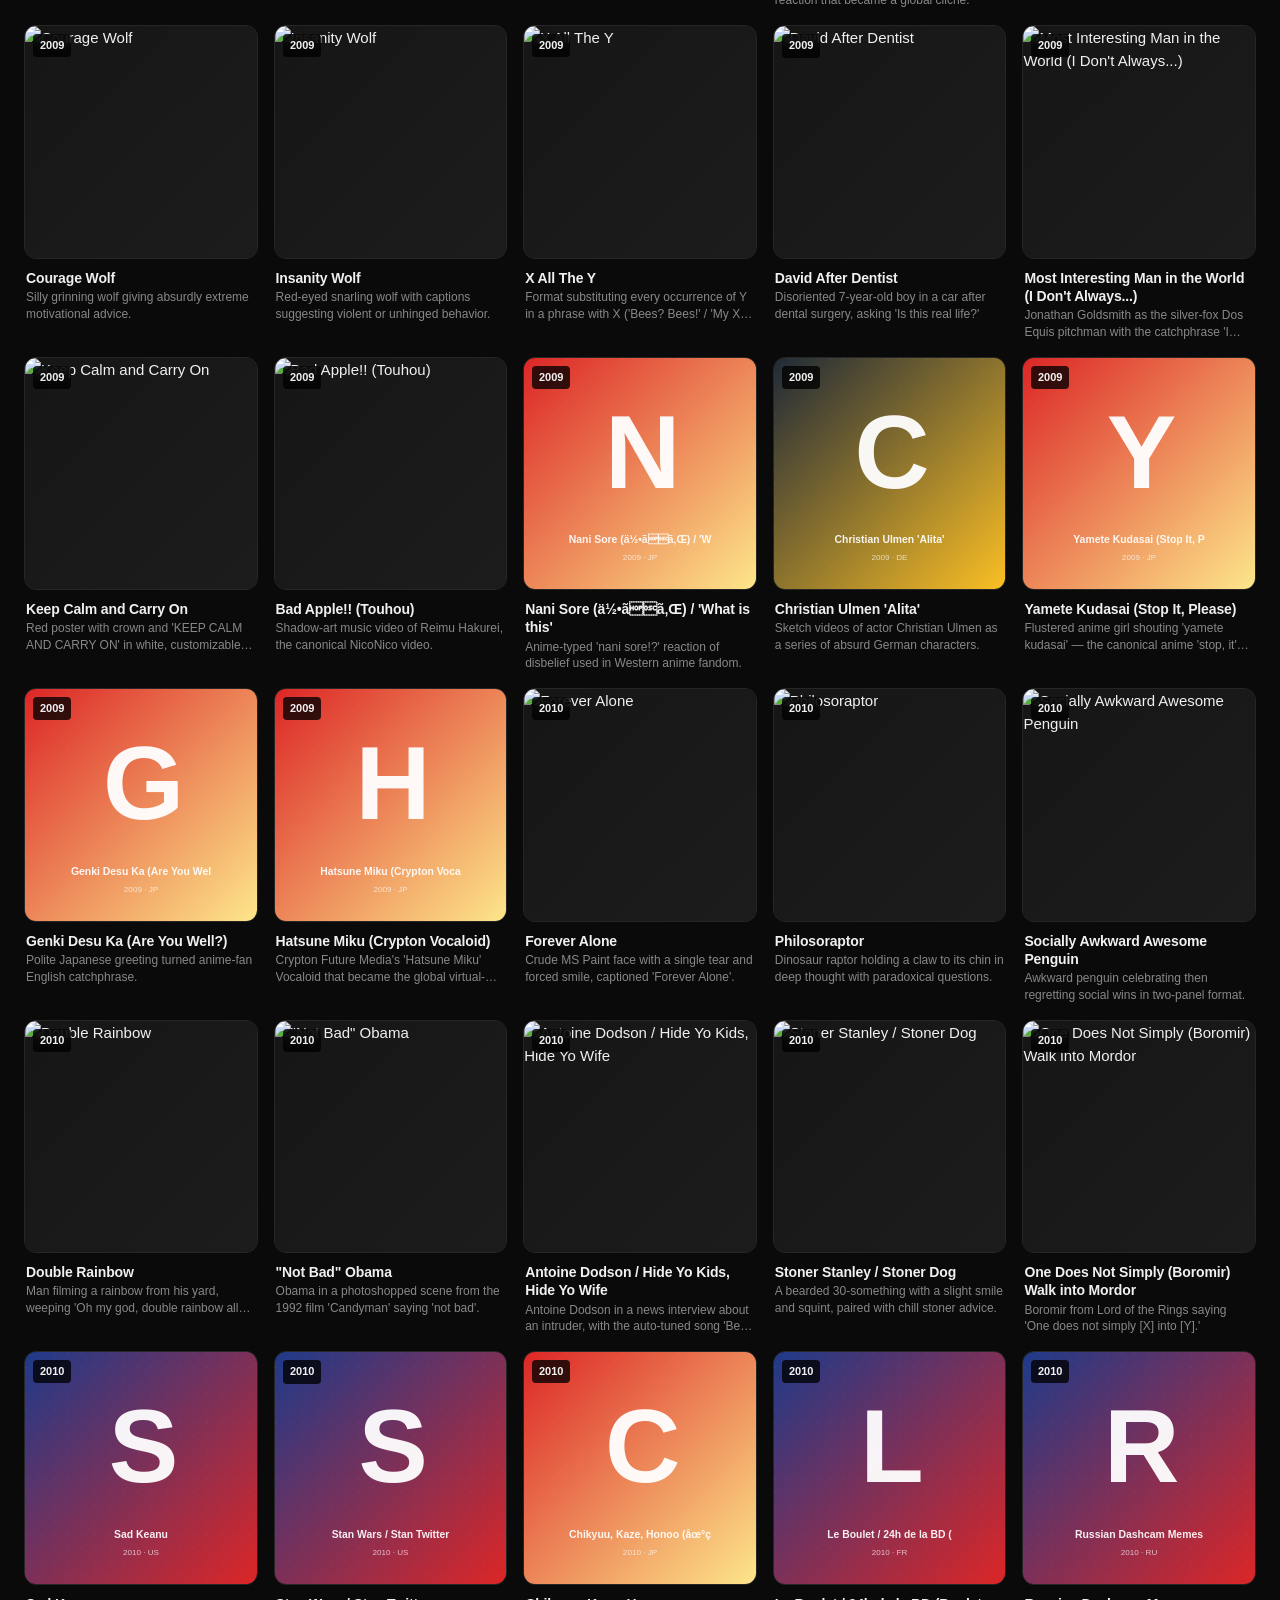
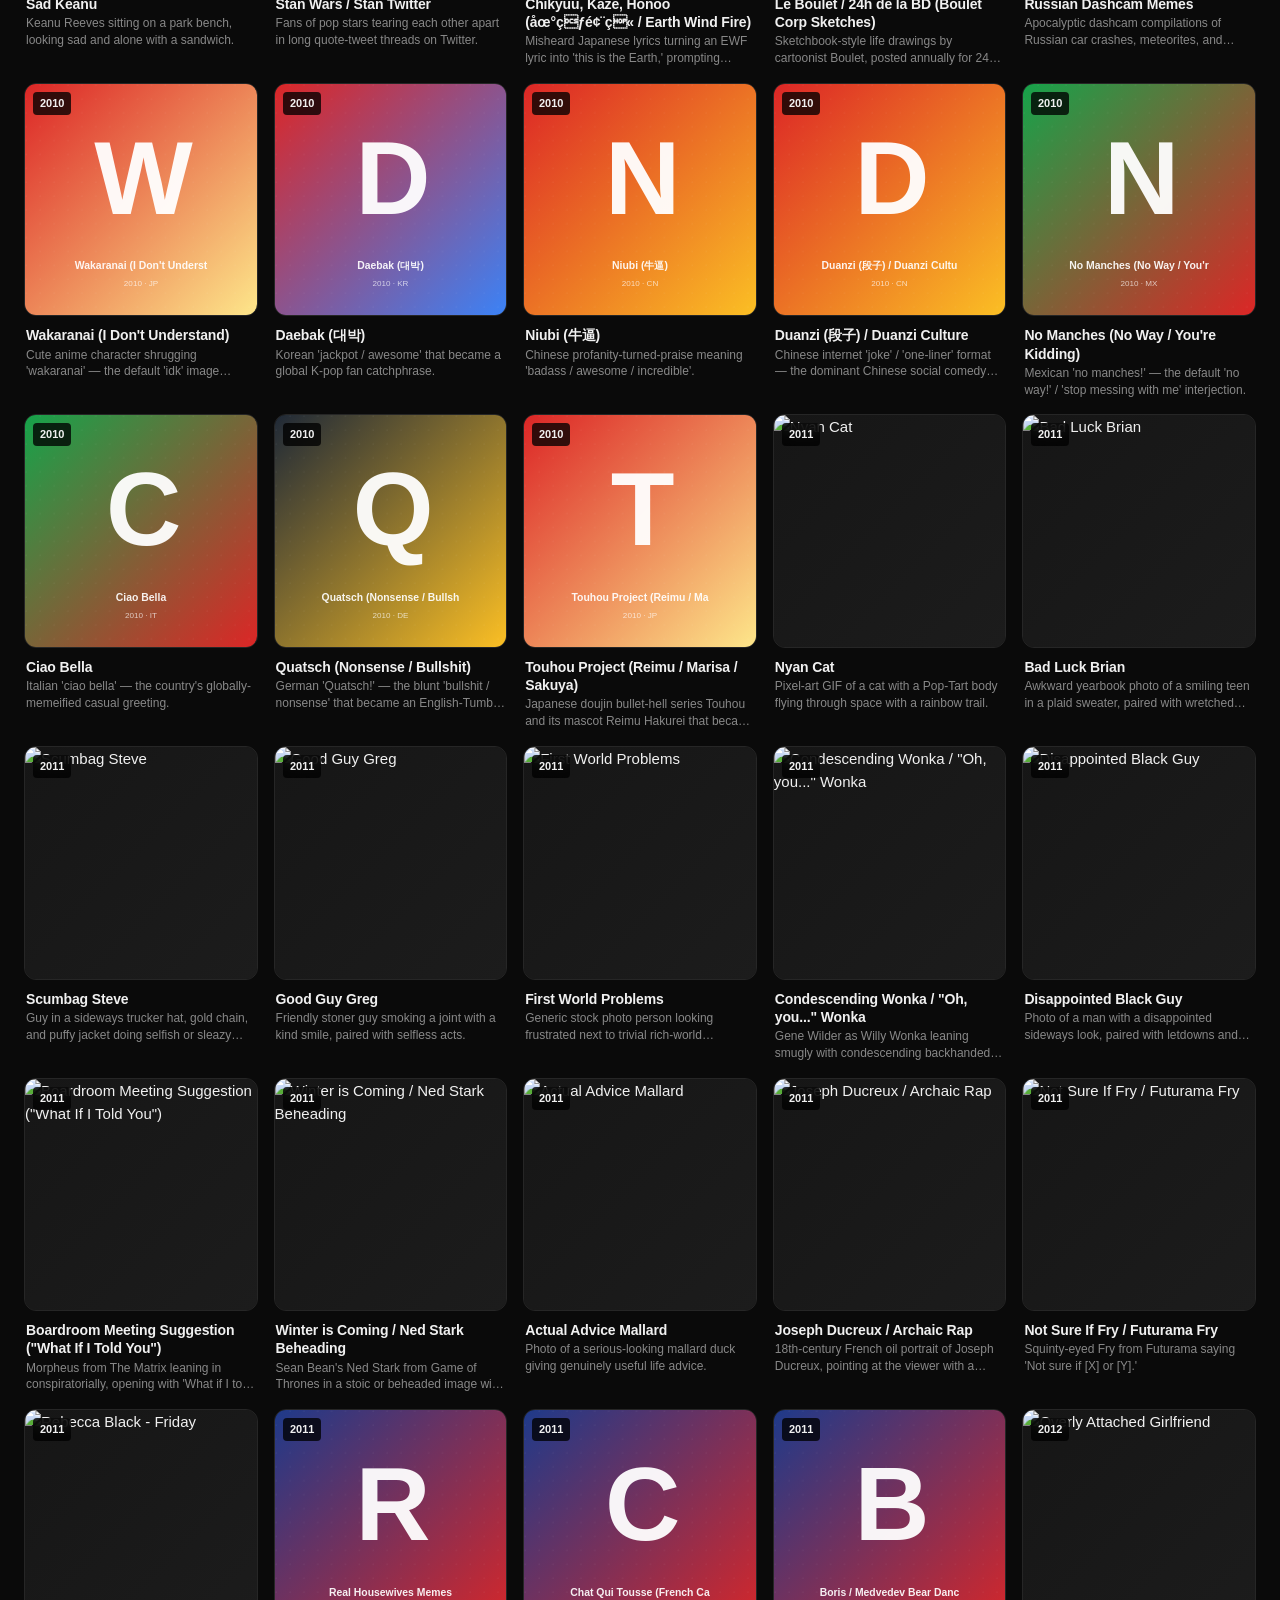
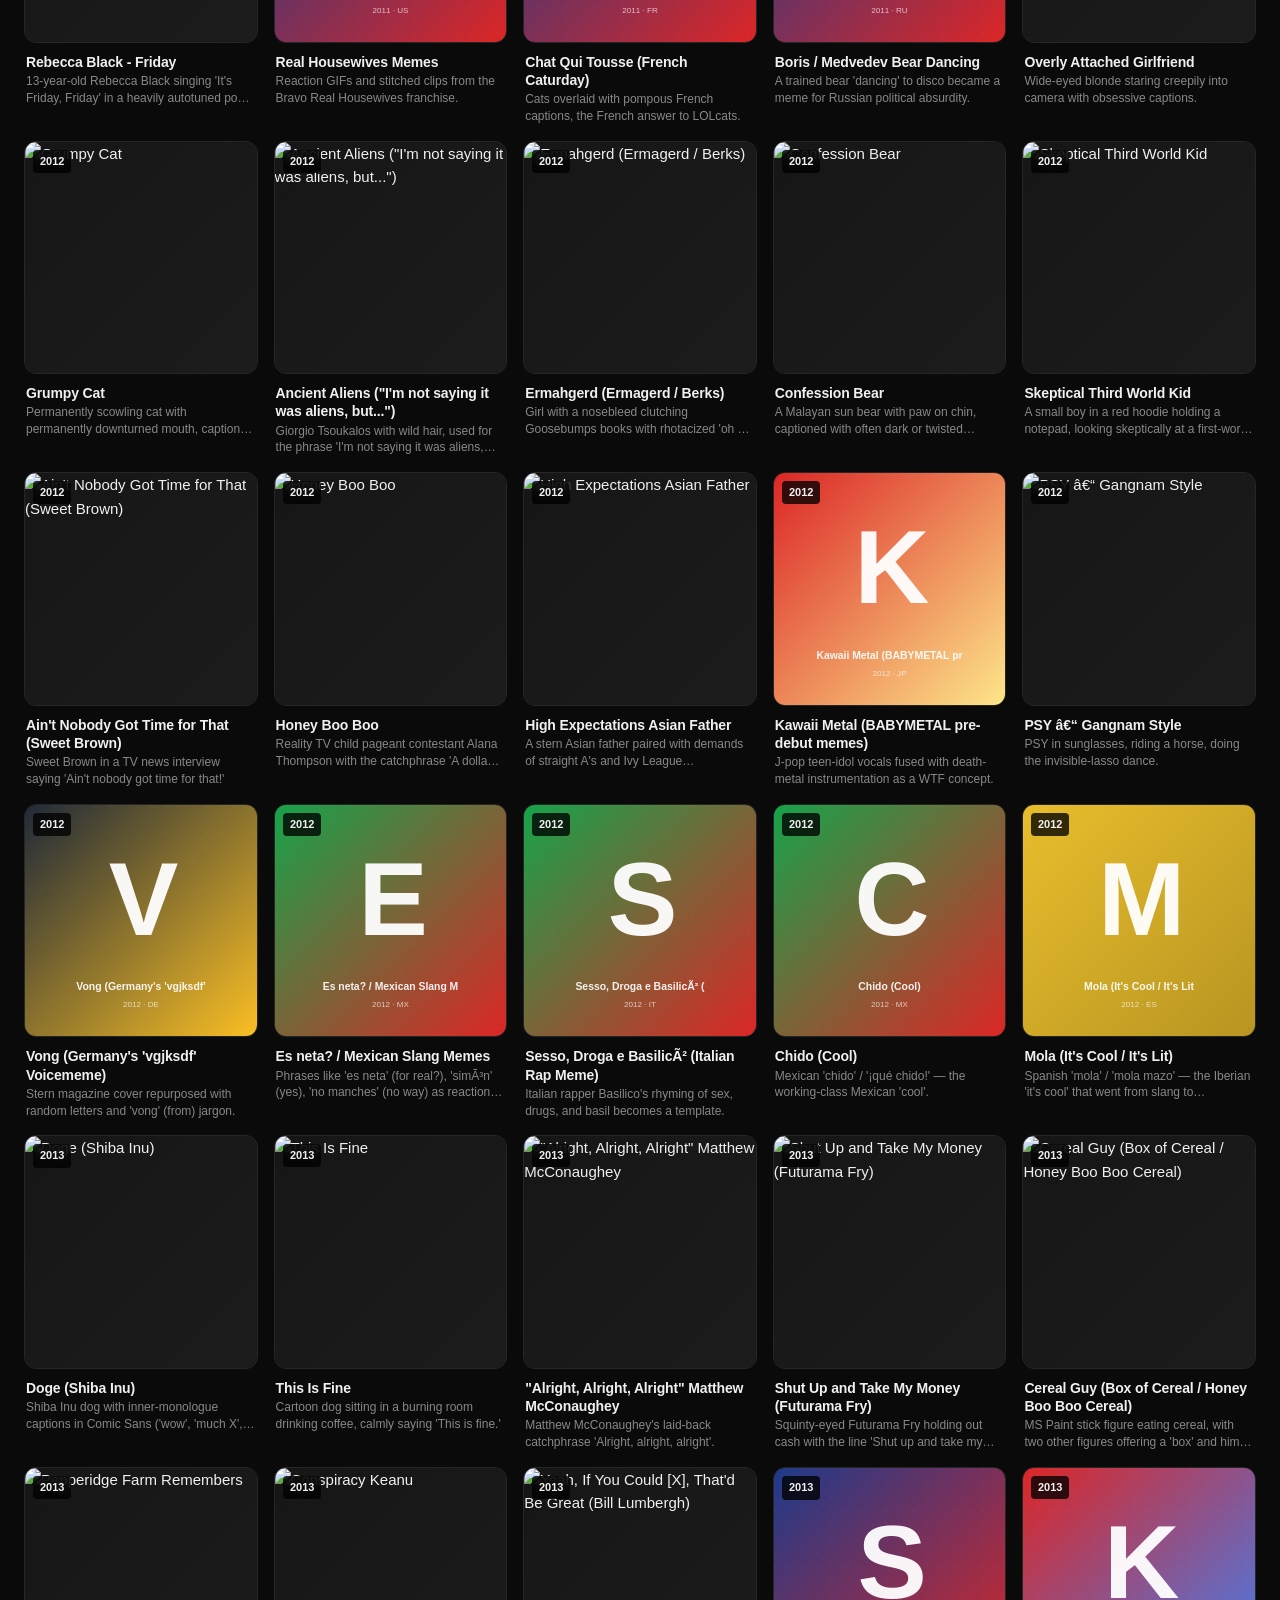
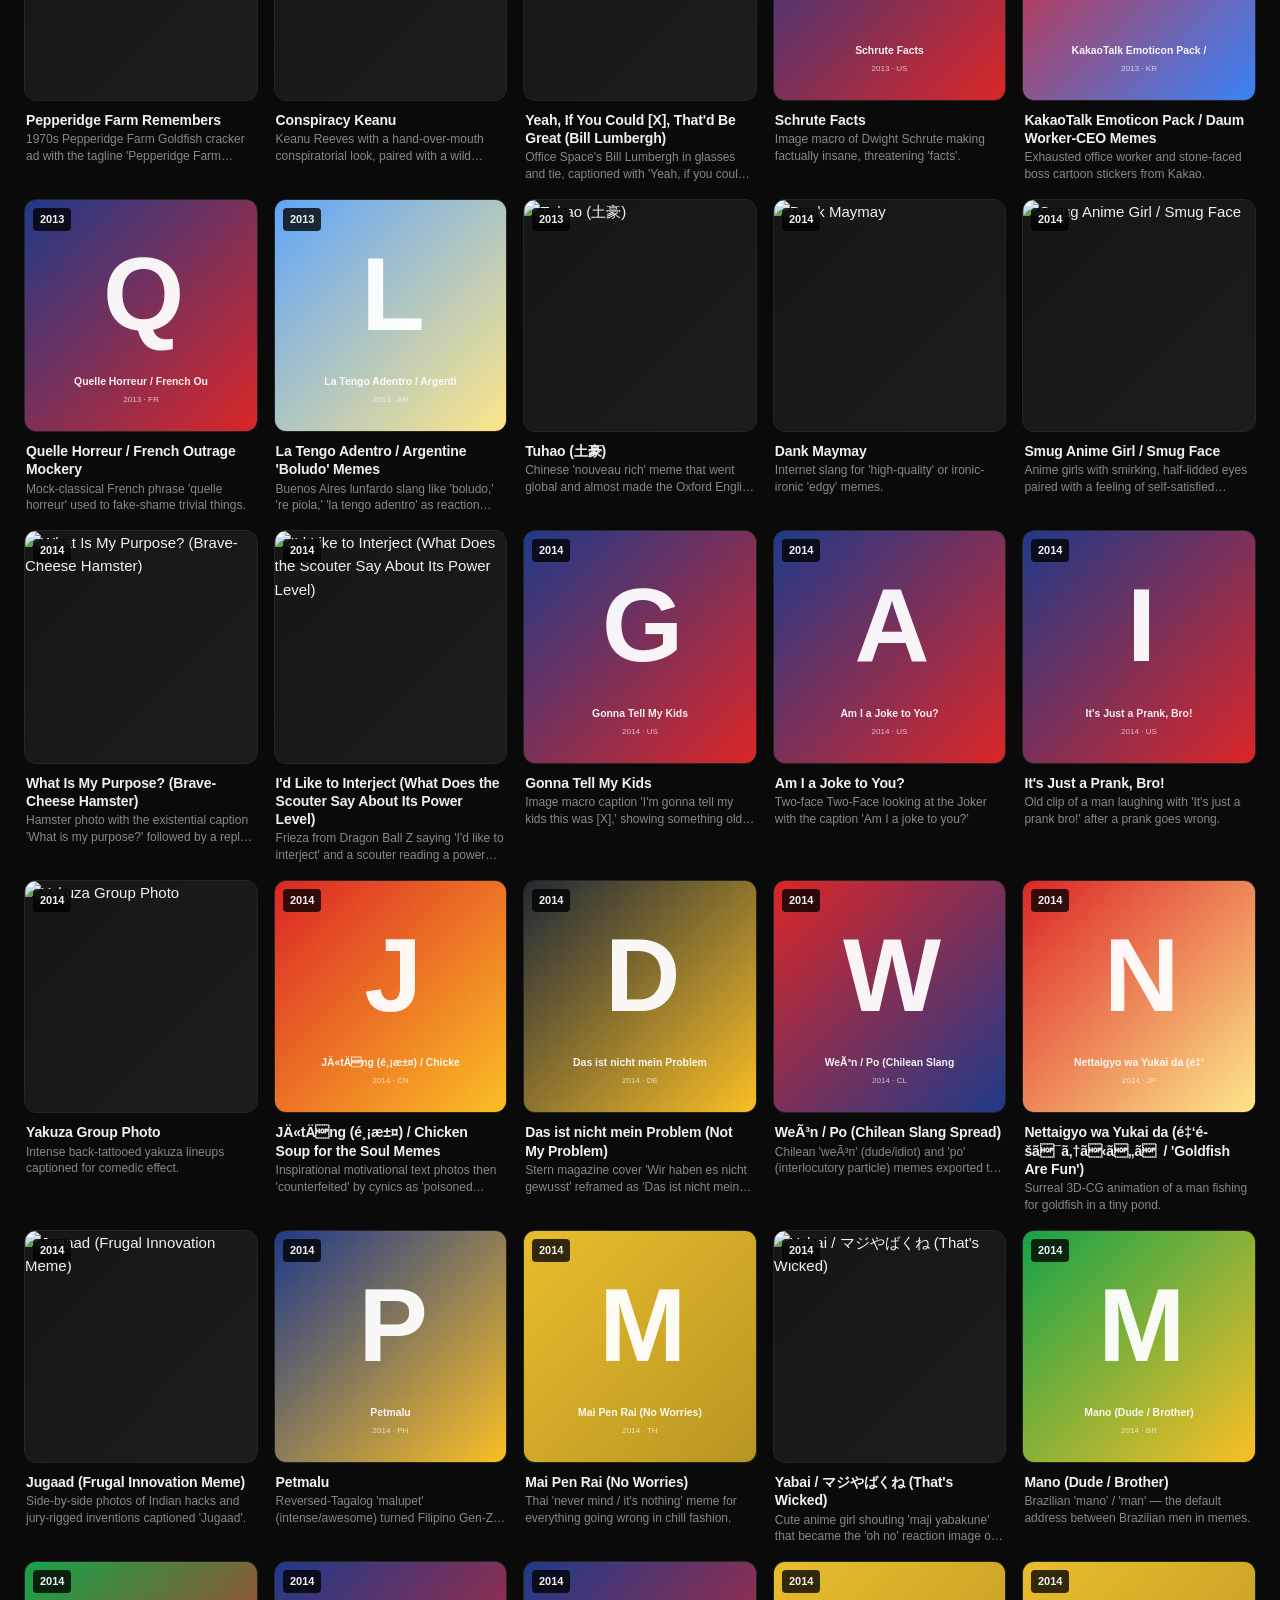
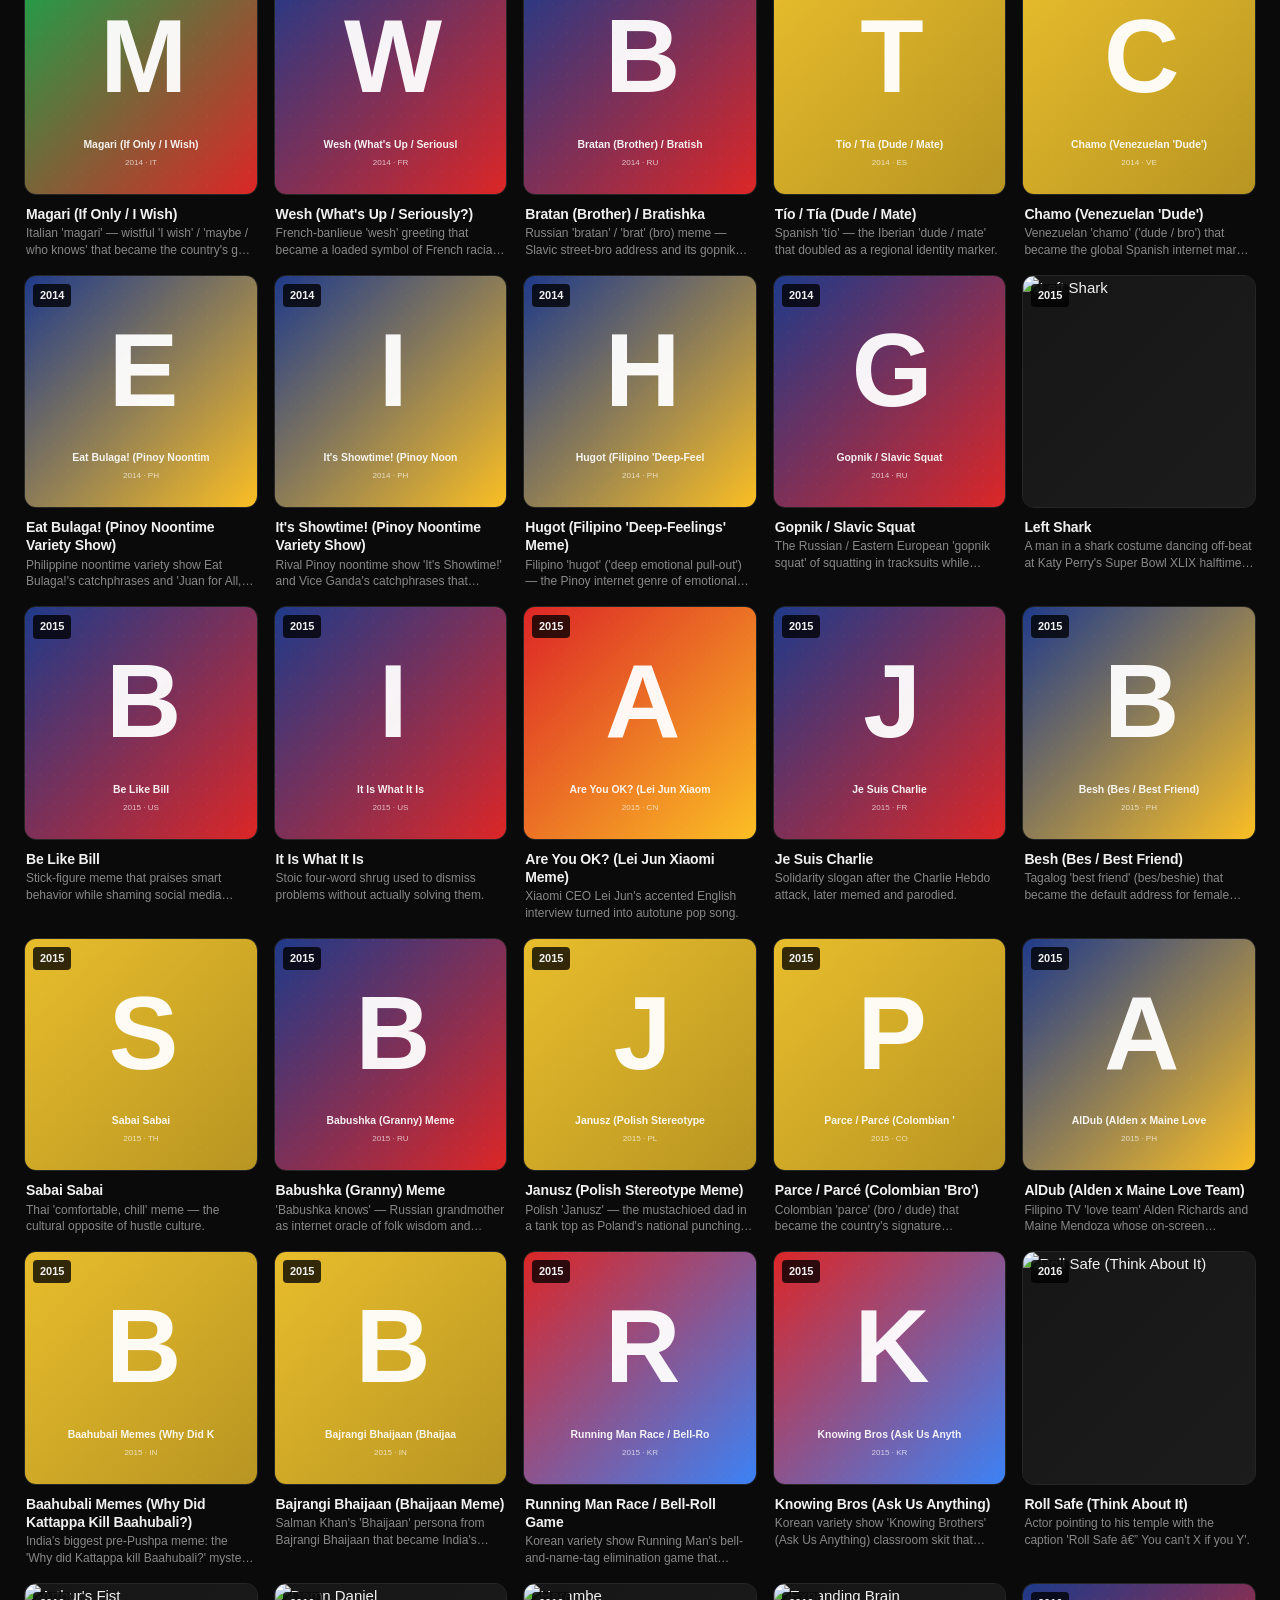
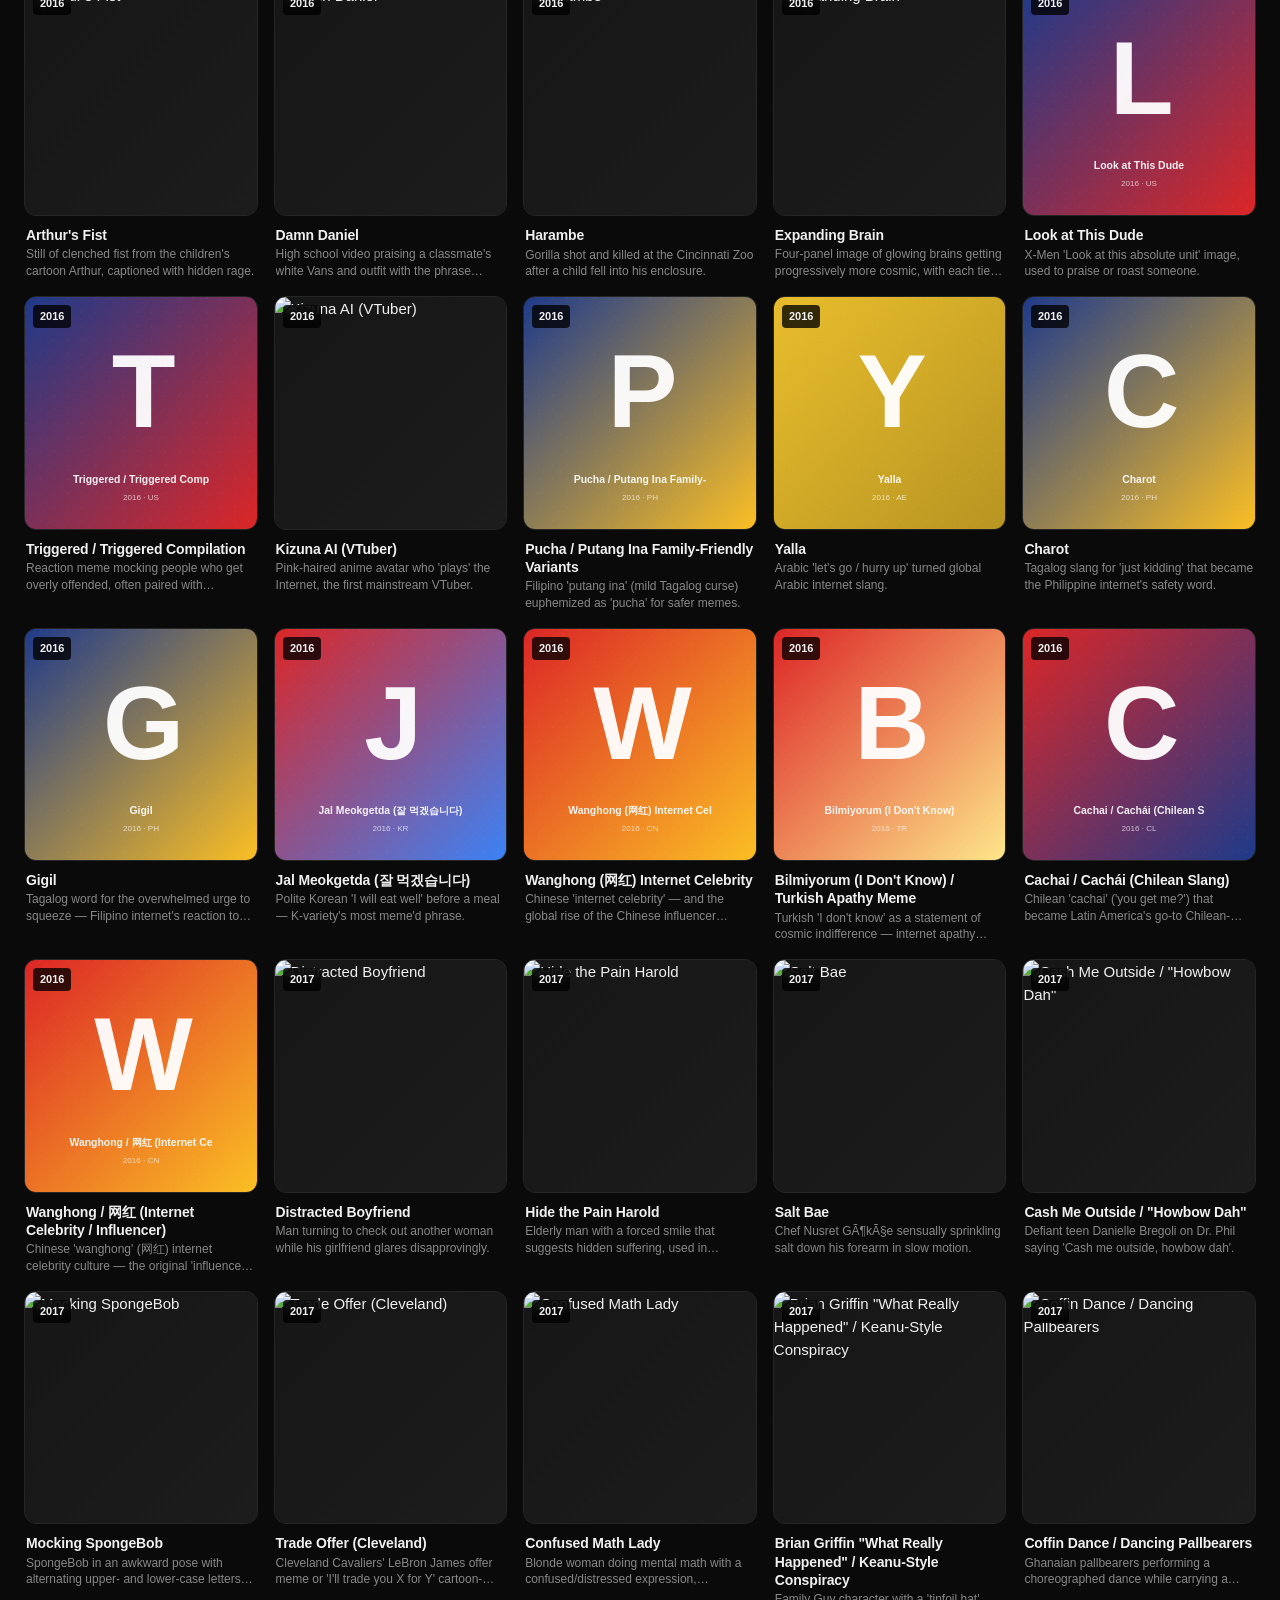
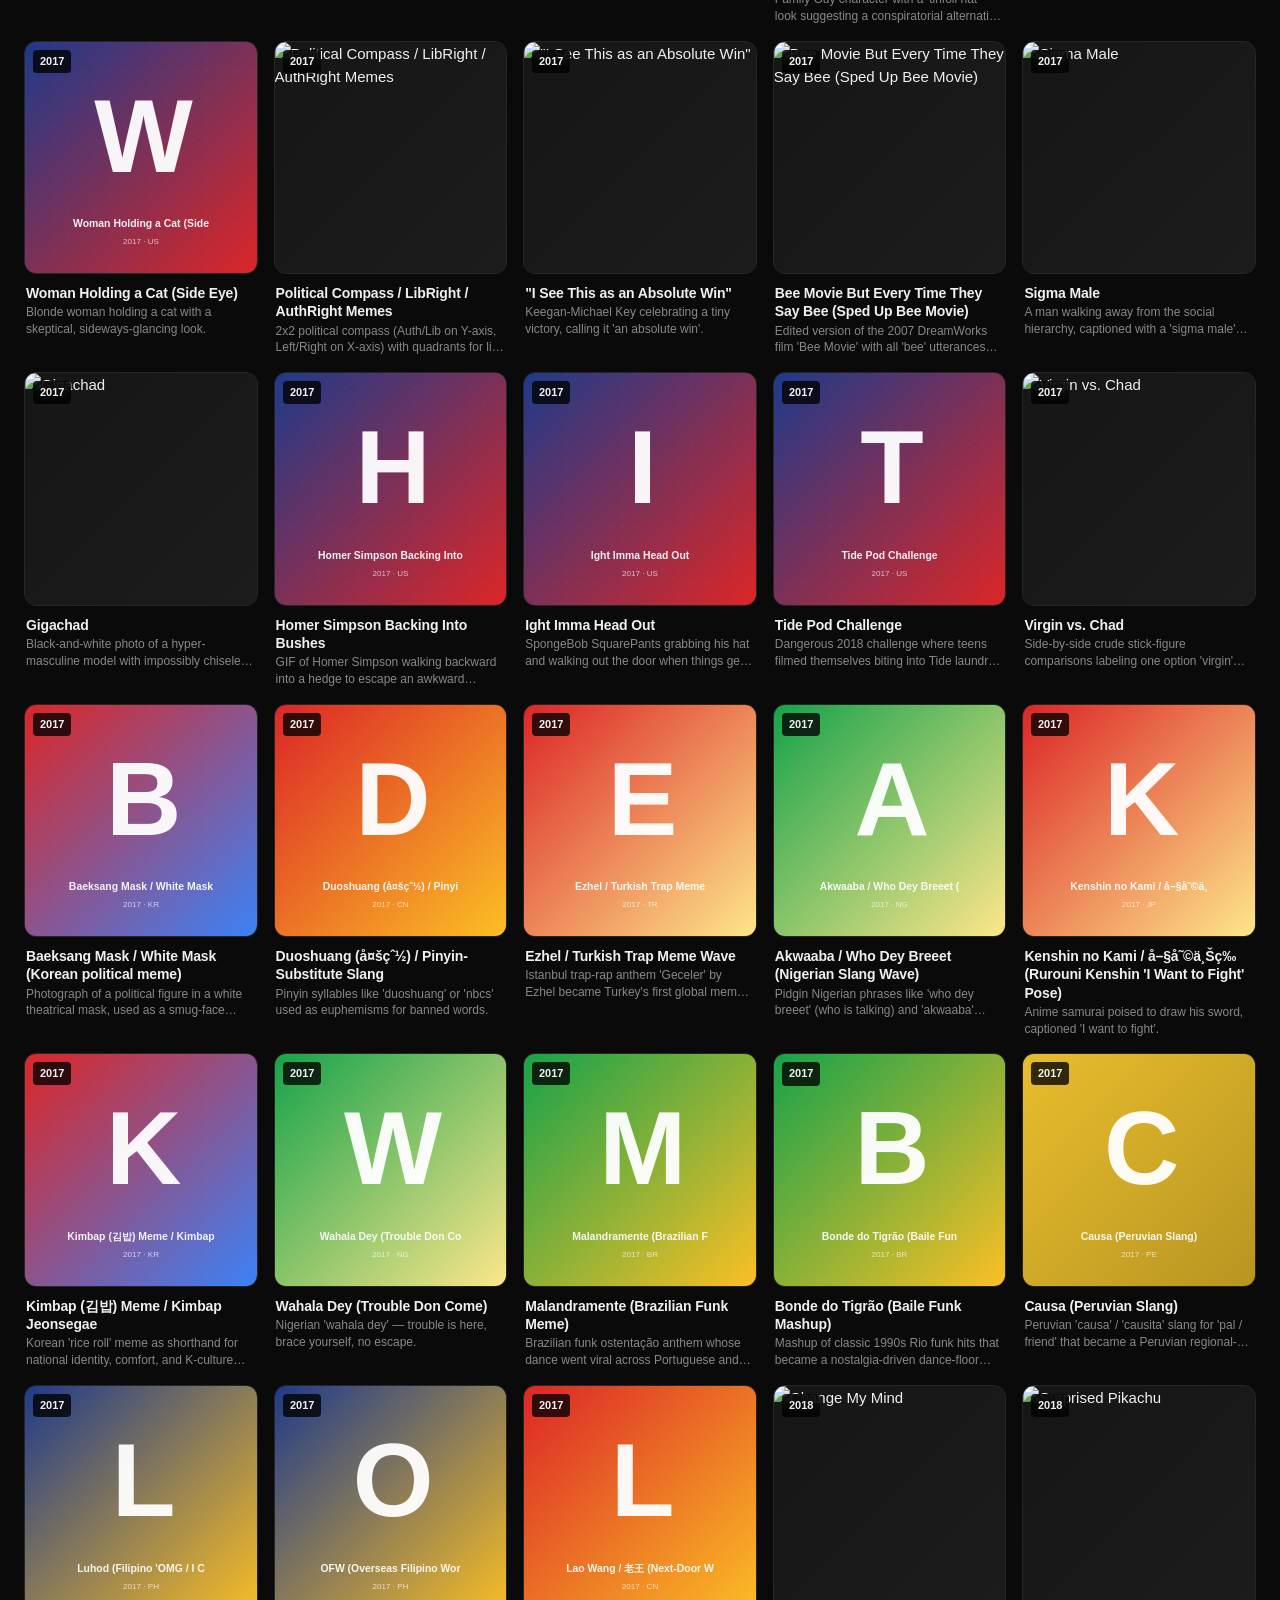
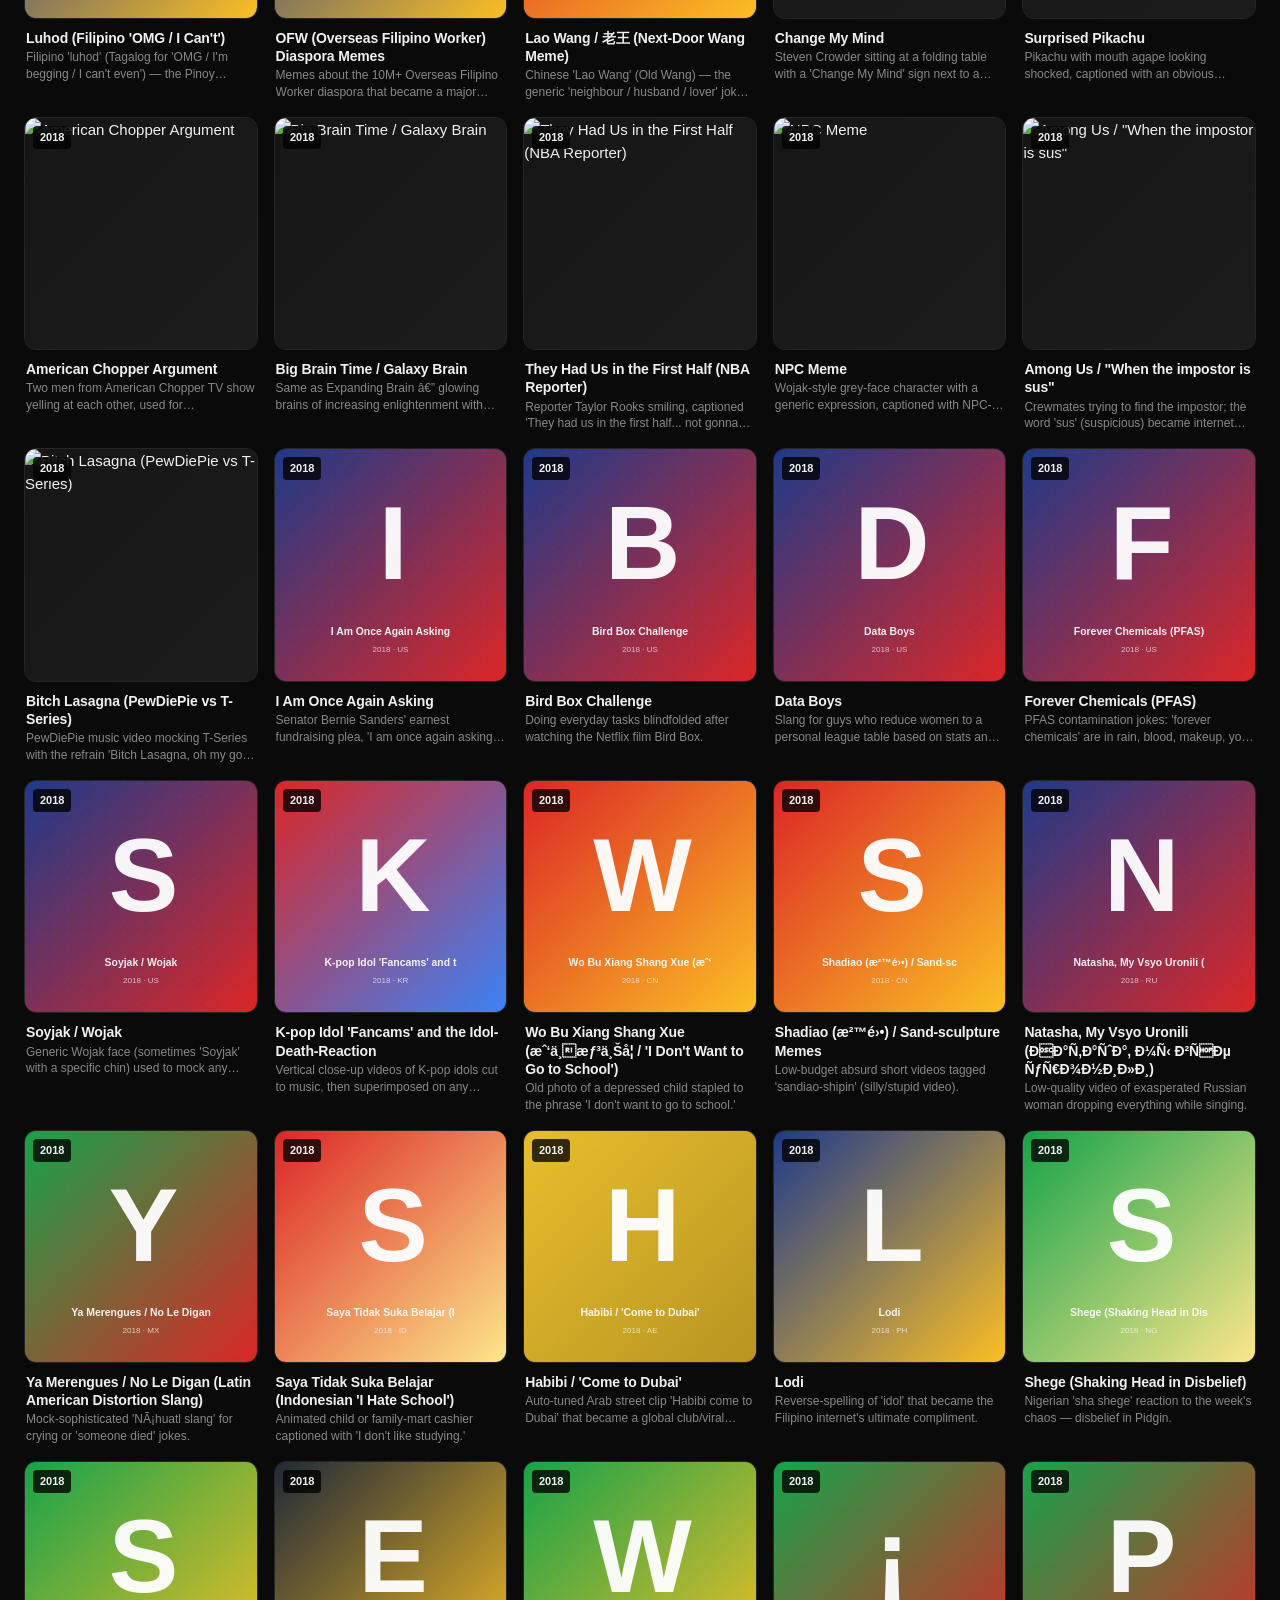
==== commit afa20994: "feat(ads): add AdSense ads.txt and meta tag (pub-7628709998264706); update no-ads copy" ====
--- a/index.html
+++ b/index.html
@@ -8,6 +8,7 @@
   <meta name="keywords" content="meme encyclopedia, internet meme history, list of memes, viral memes, what is a meme, meme origin, Doge, Pepe, Distracted Boyfriend, Rickroll, Hawk Tuah, Six Seven, Demure, Moo Deng, meme timeline, Gen Z memes, brainrot memes, Italian Brainrot, Skibidi Toilet, famous memes 2024, famous memes 2025, meme dictionary">
   <meta name="author" content="Meme Codex">
   <meta name="robots" content="index, follow, max-image-preview:large">
+  <meta name="google-adsense-account" content="ca-pub-7628709998264706">
   <link rel="canonical" href="https://getquickfire.com/">
   <meta name="theme-color" content="#0a0a0a">
 
@@ -411,7 +412,7 @@
     </div>
   </div>
   <div class="footer-base">
-    <span>Â© 2026 MemeCodex Â· Built as a static reference Â· No tracking, no cookies, no ads</span>
+    <span>Â© 2026 MemeCodex Â· Built as a static reference Â· No tracking, no cookies Â· AdSense ads</span>
   </div>
 </footer>
 
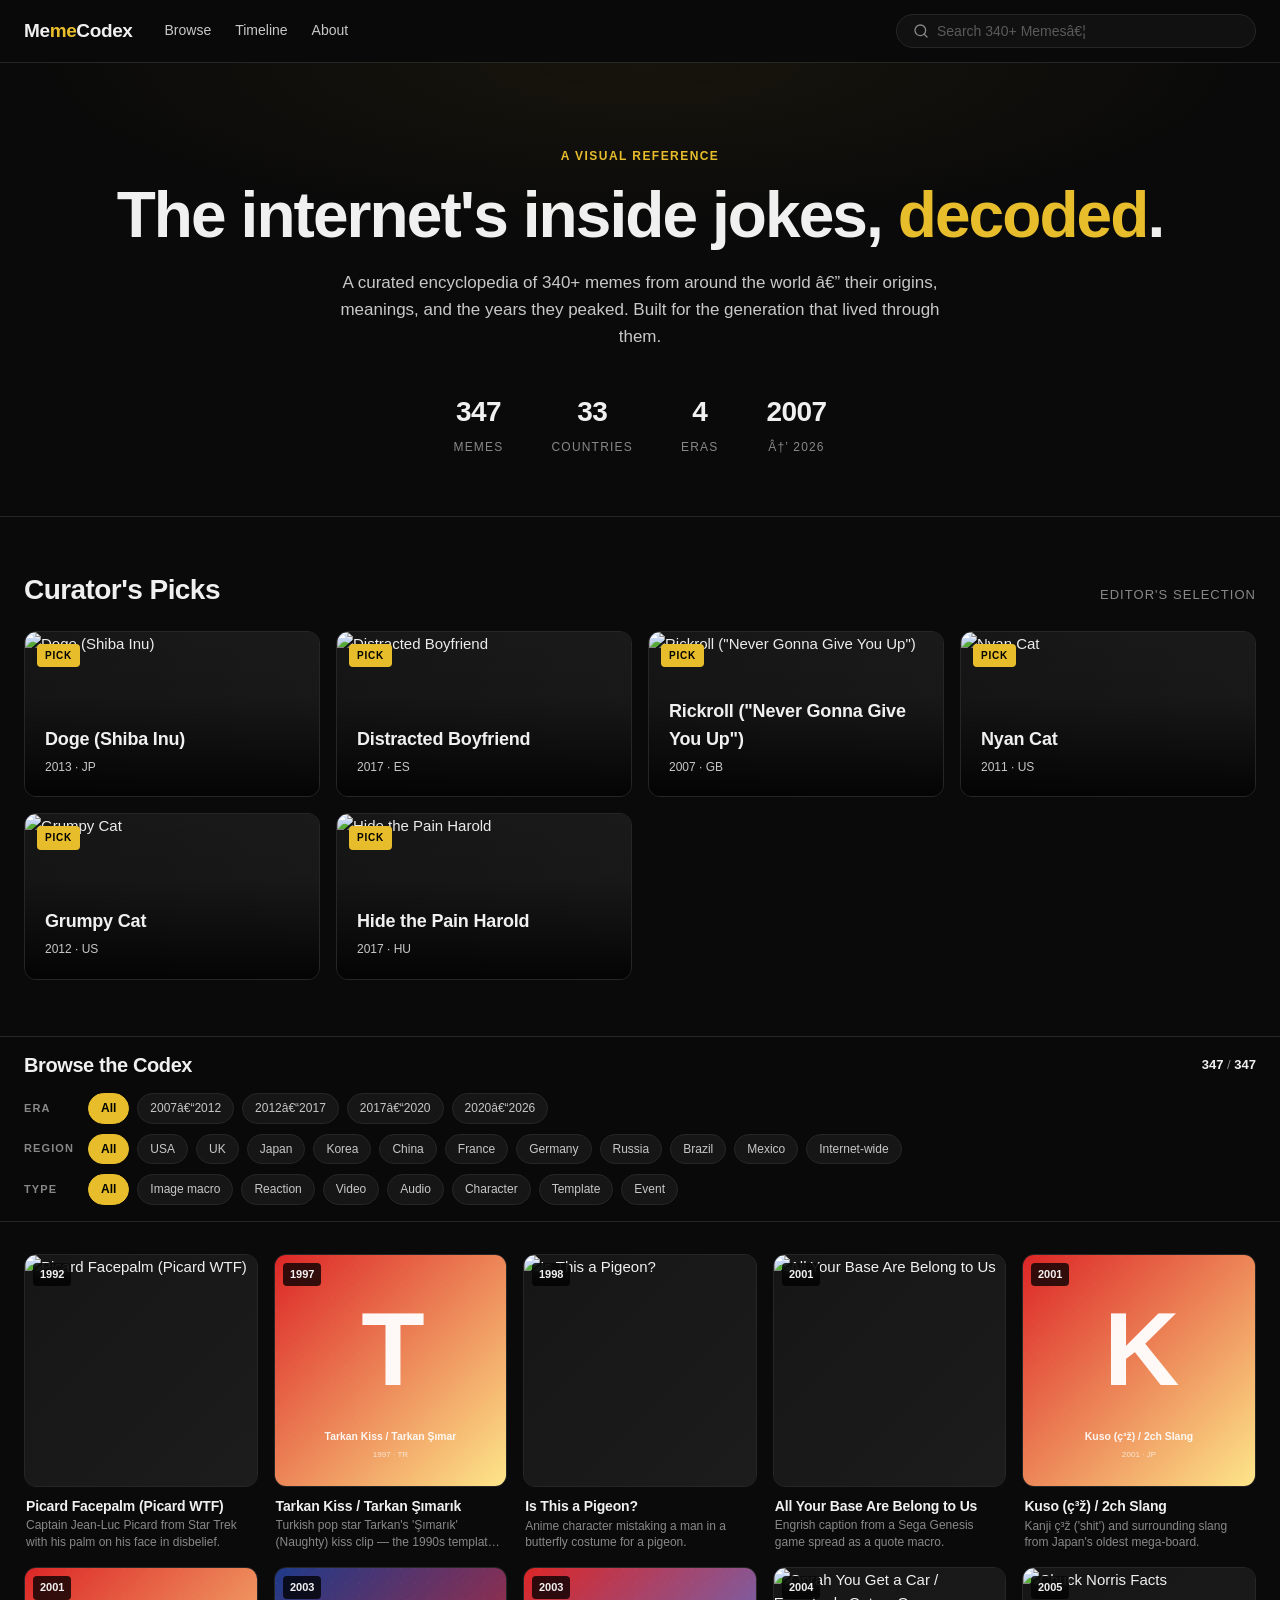
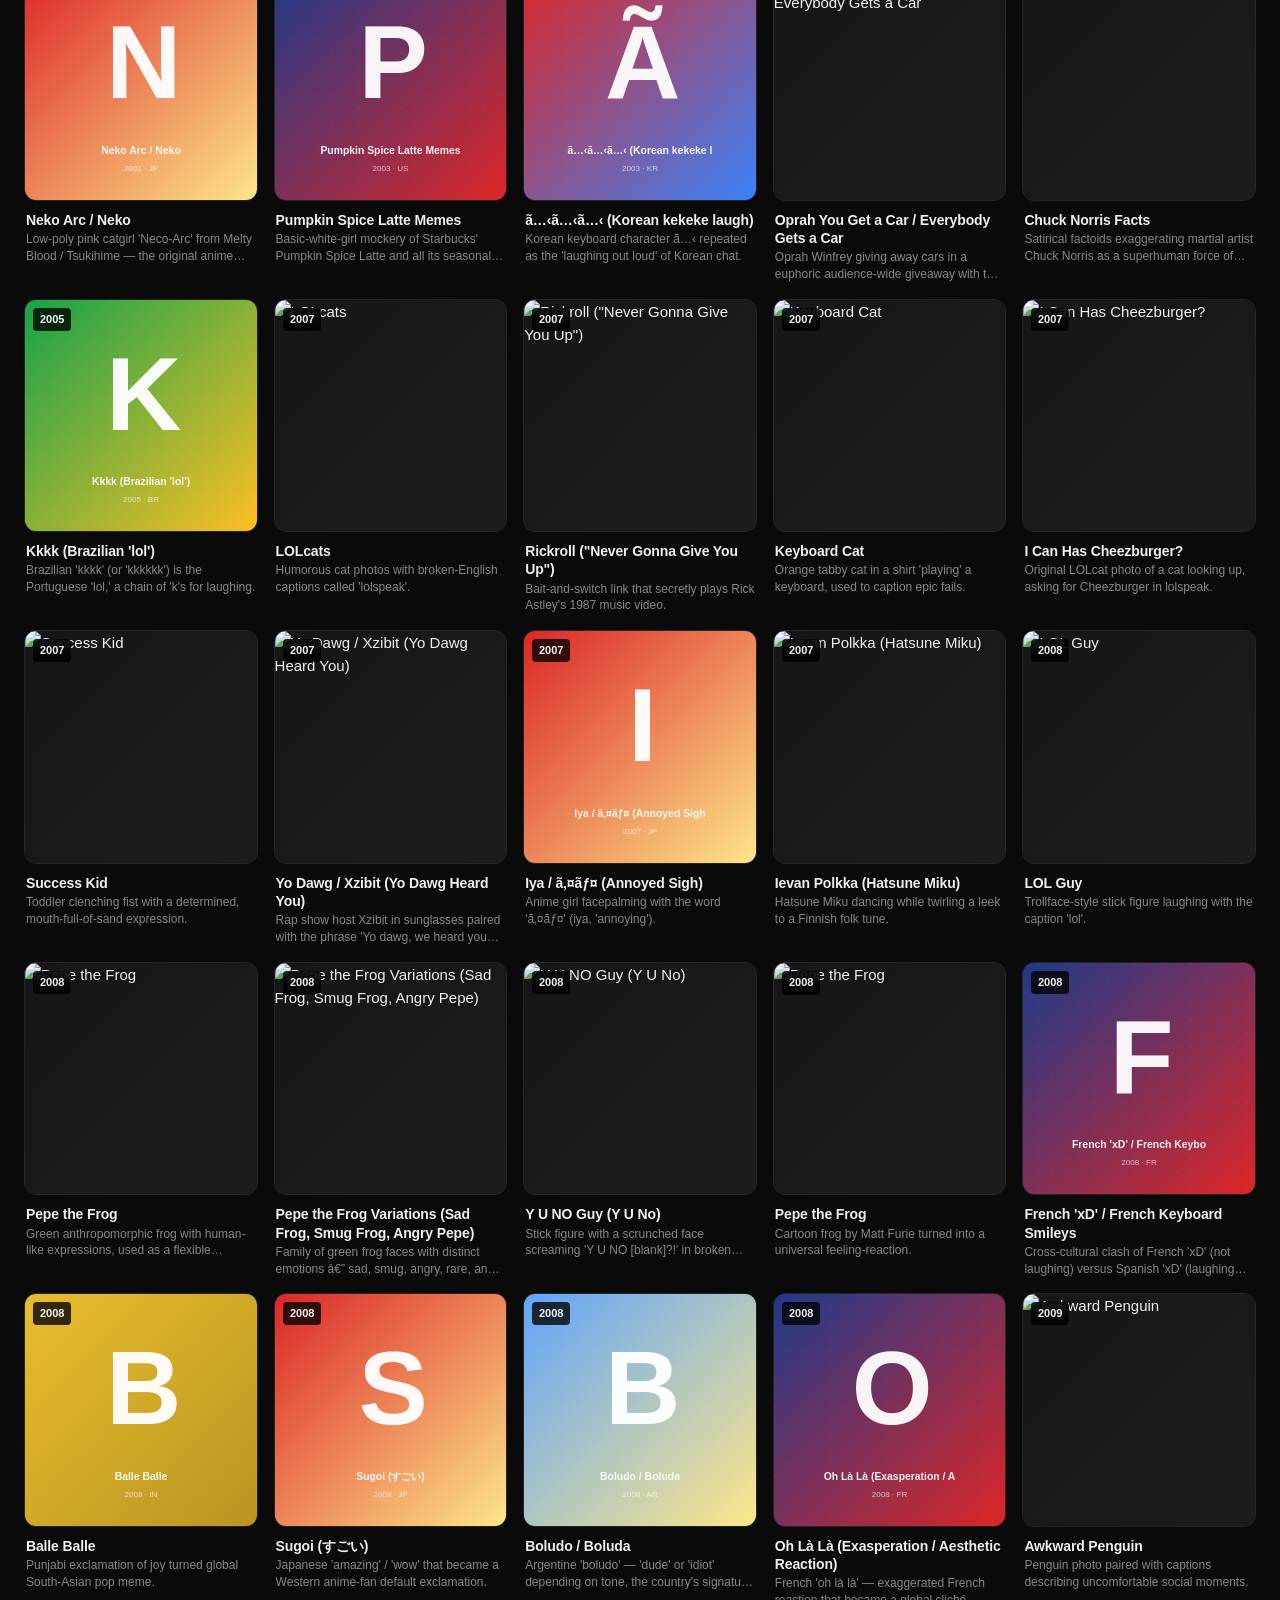
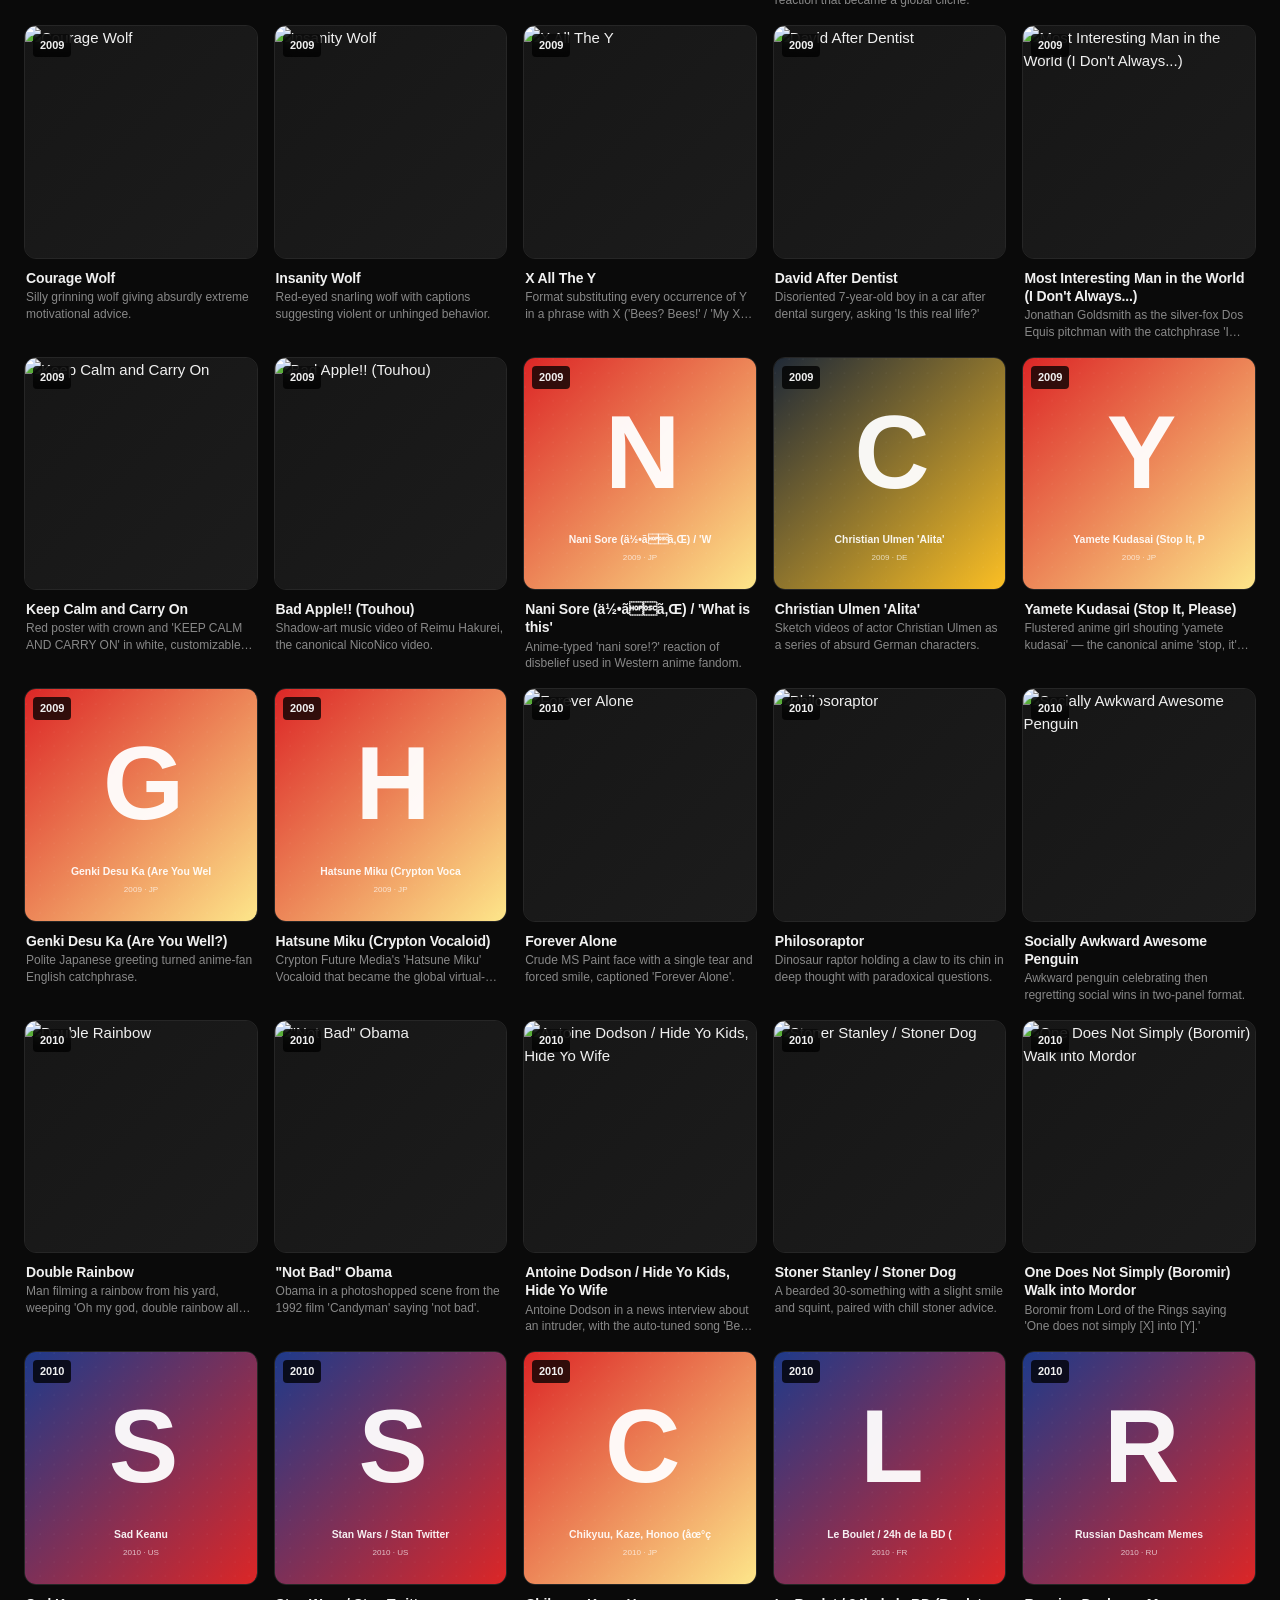
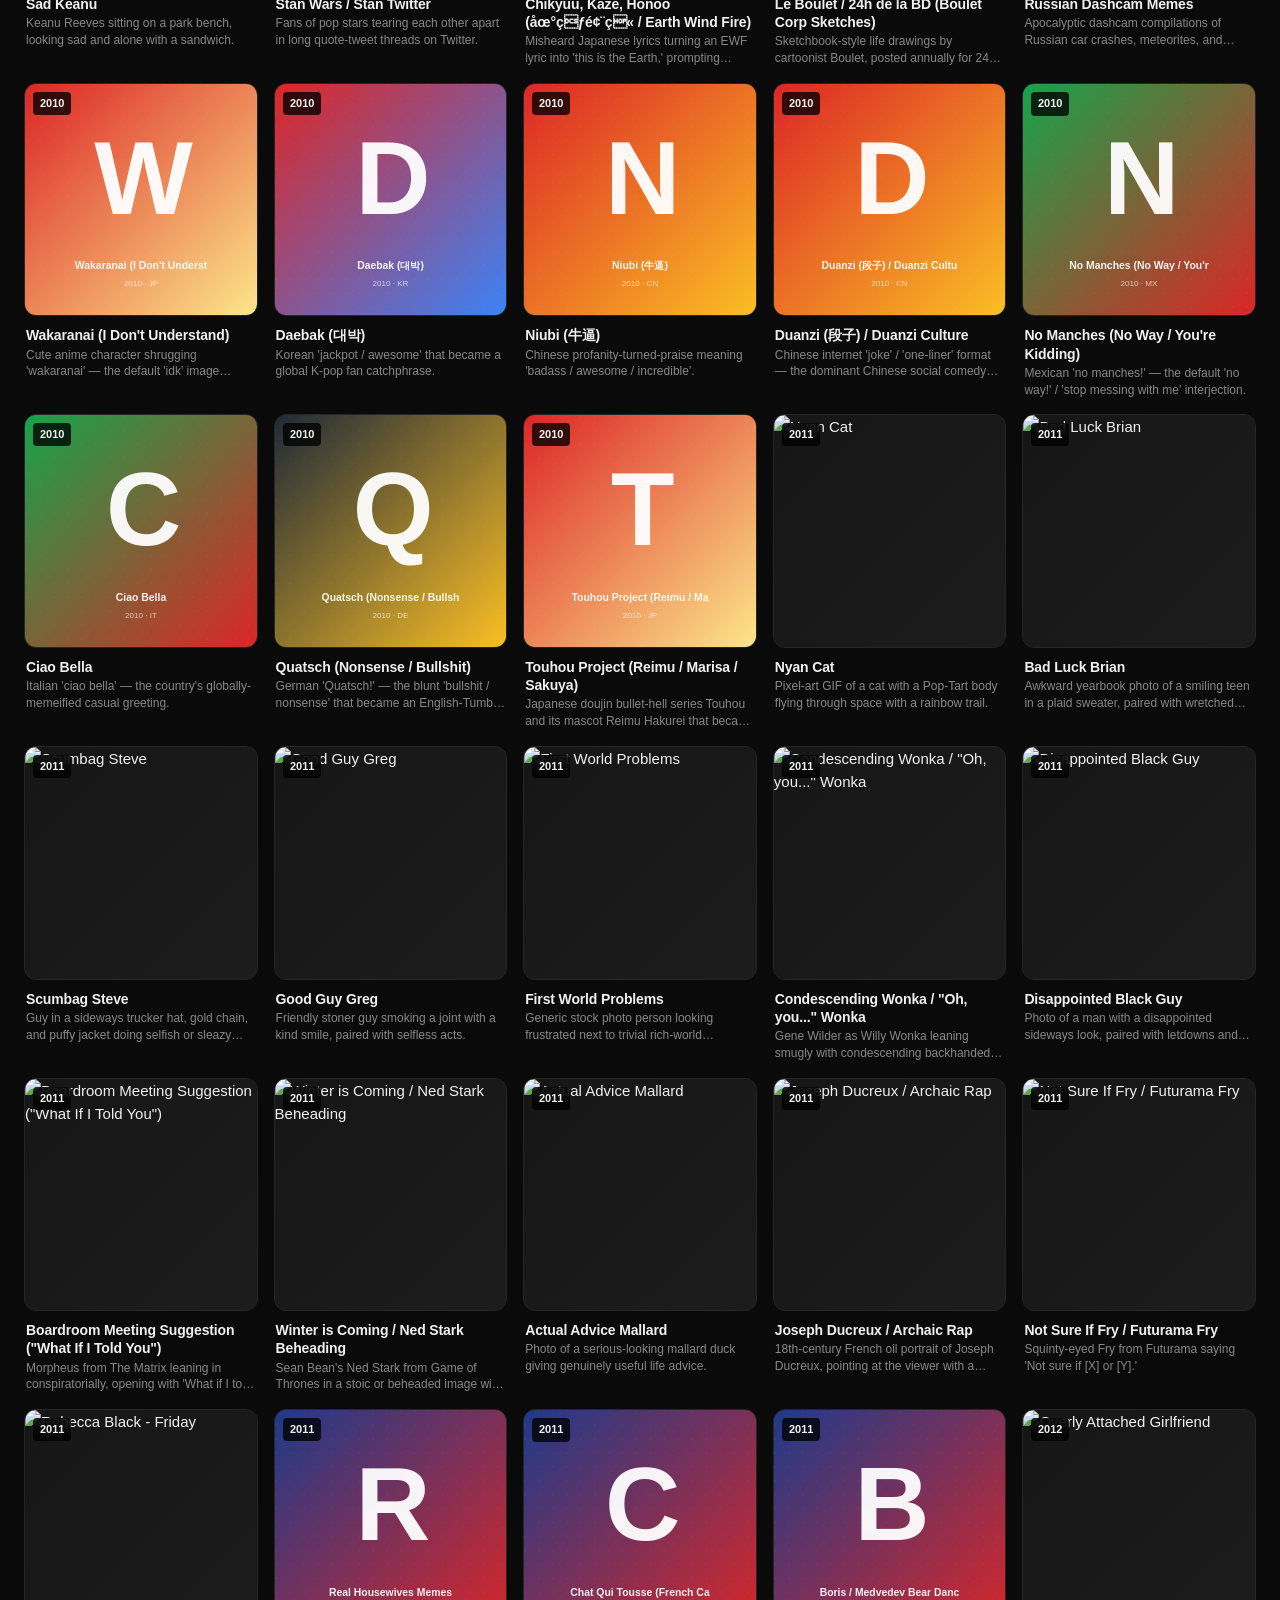
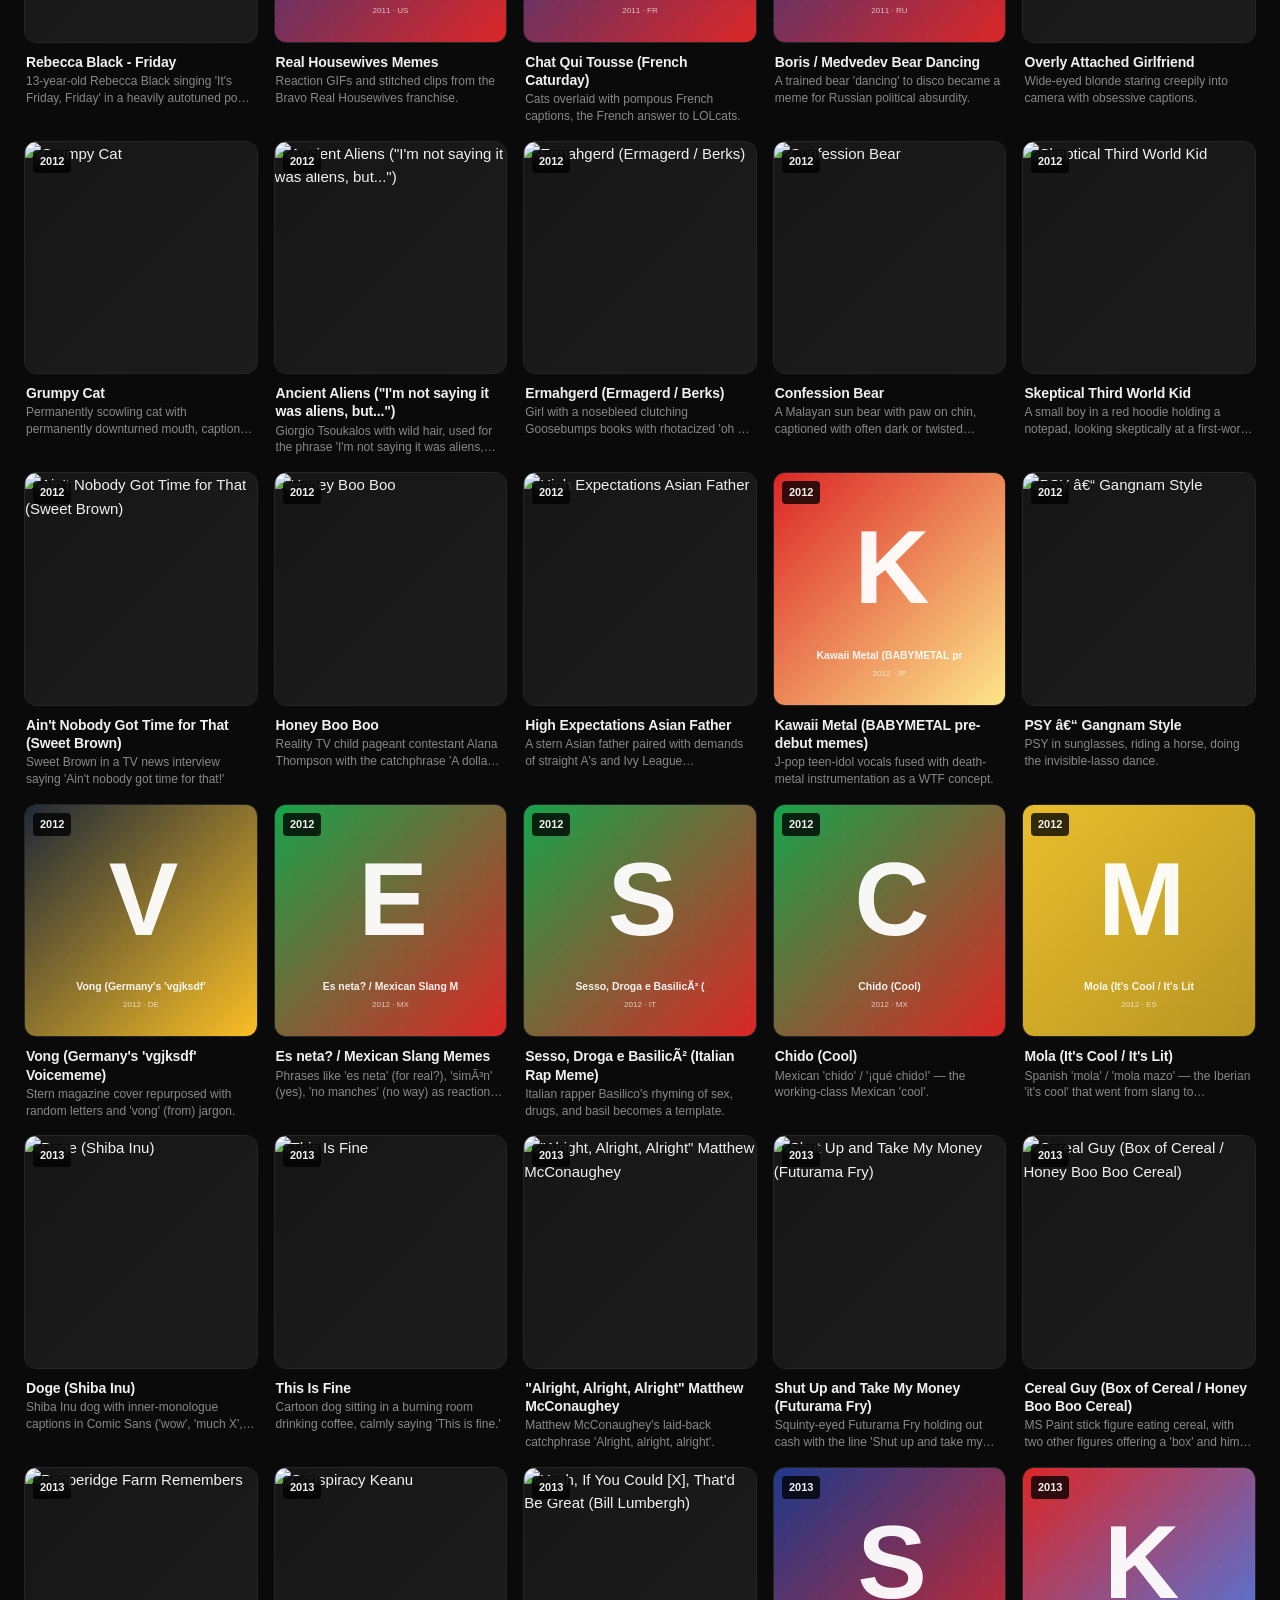
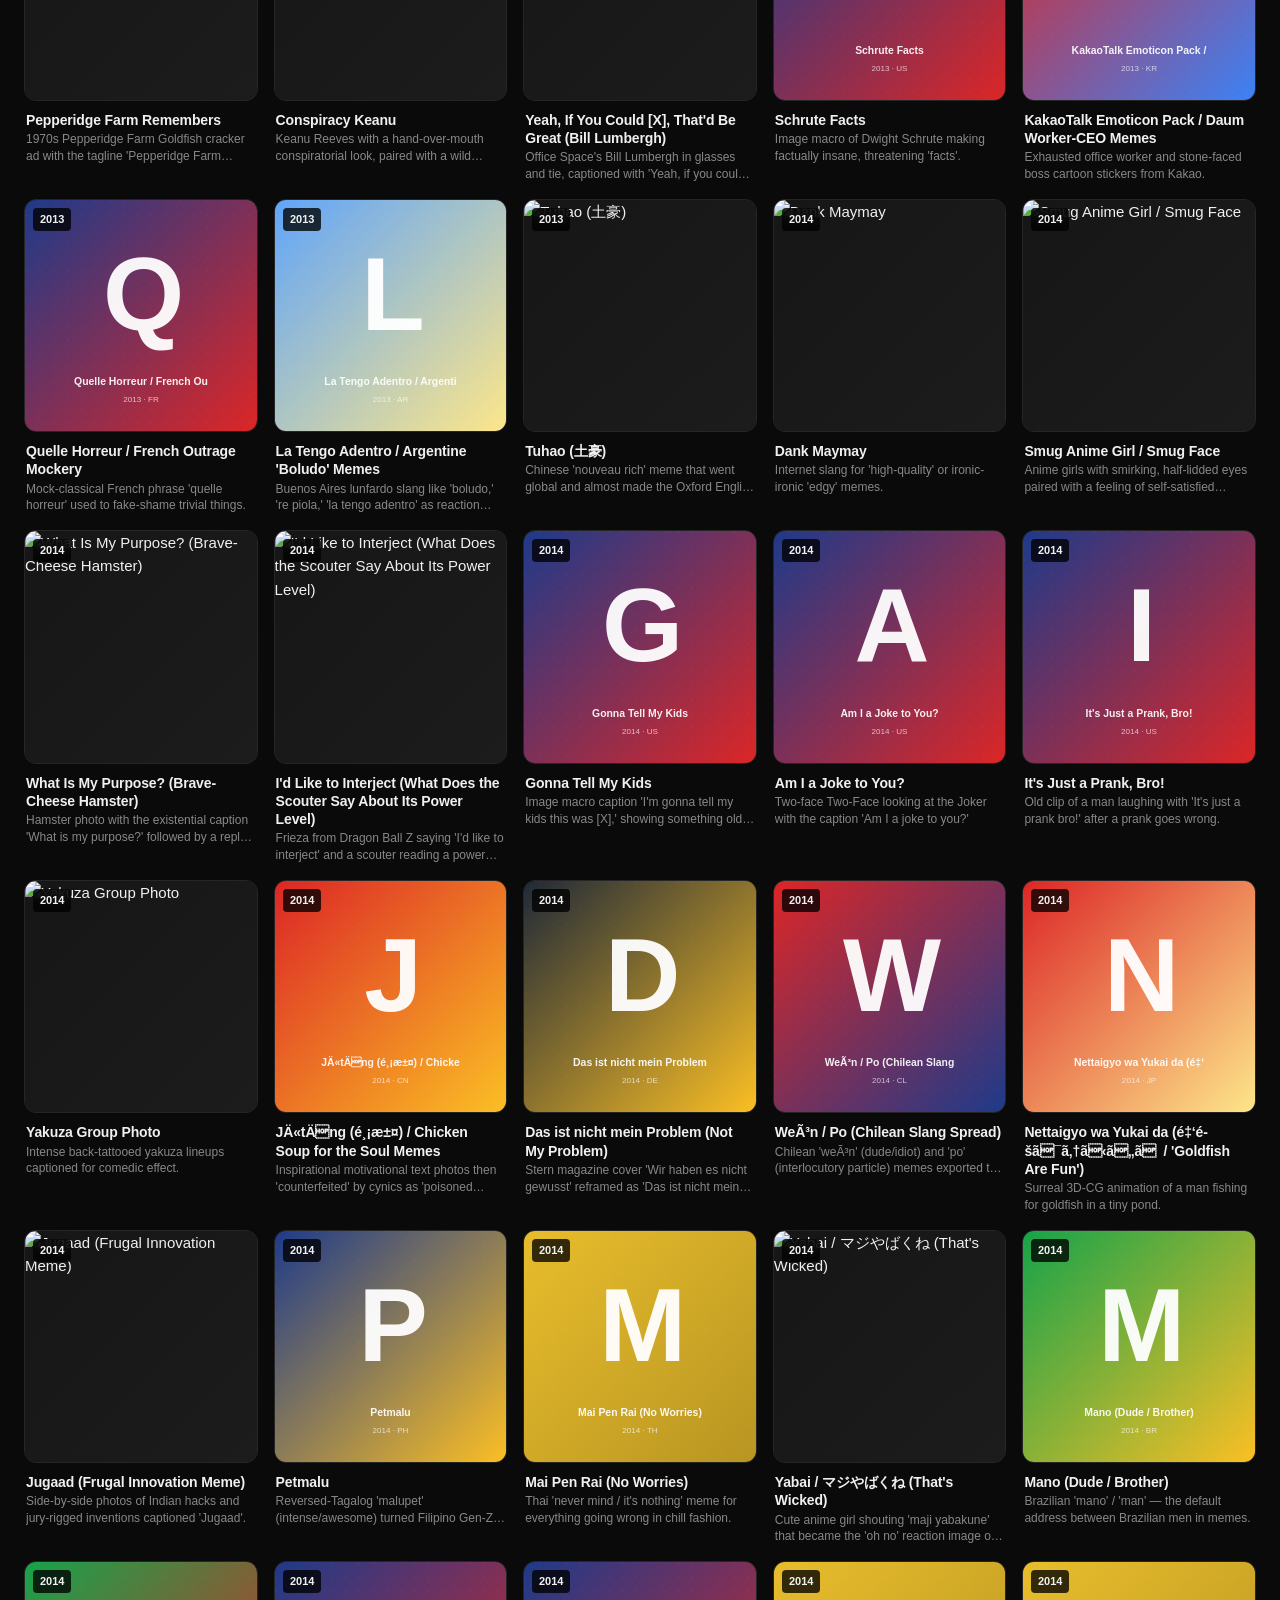
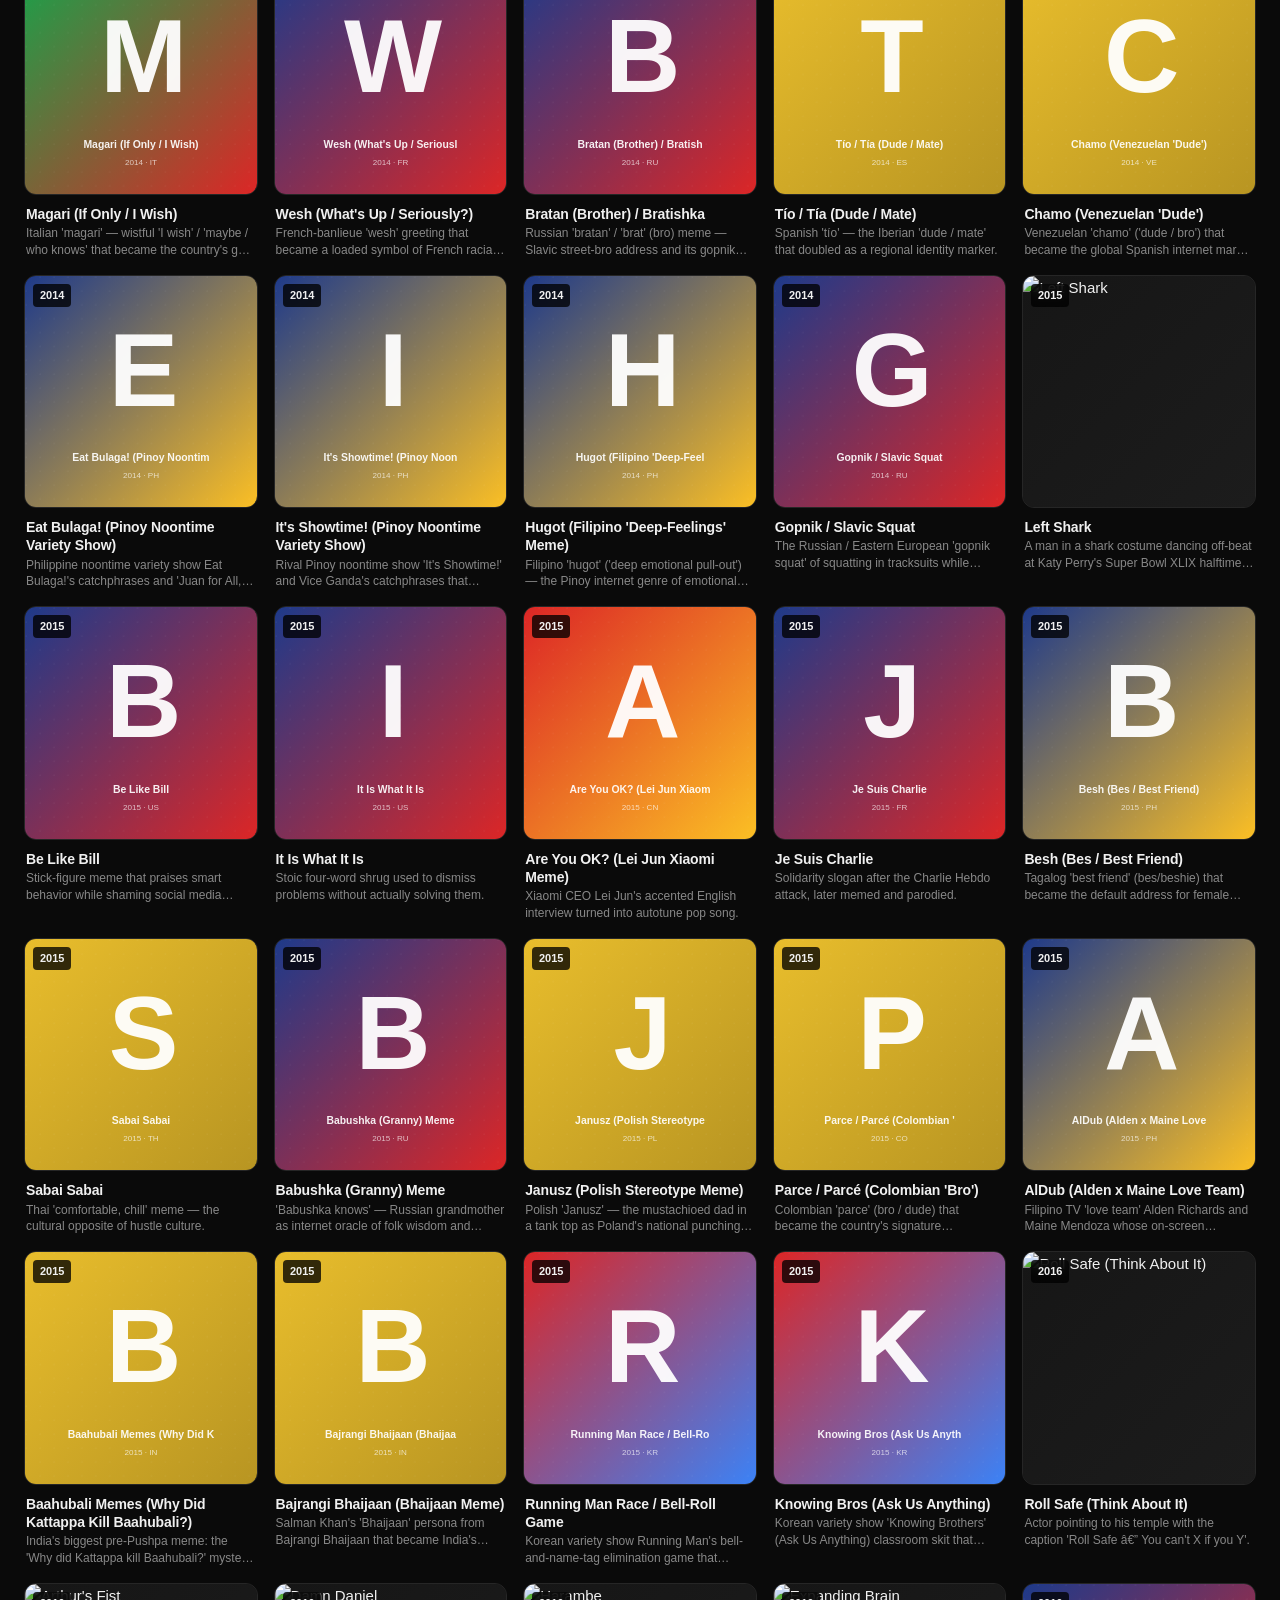
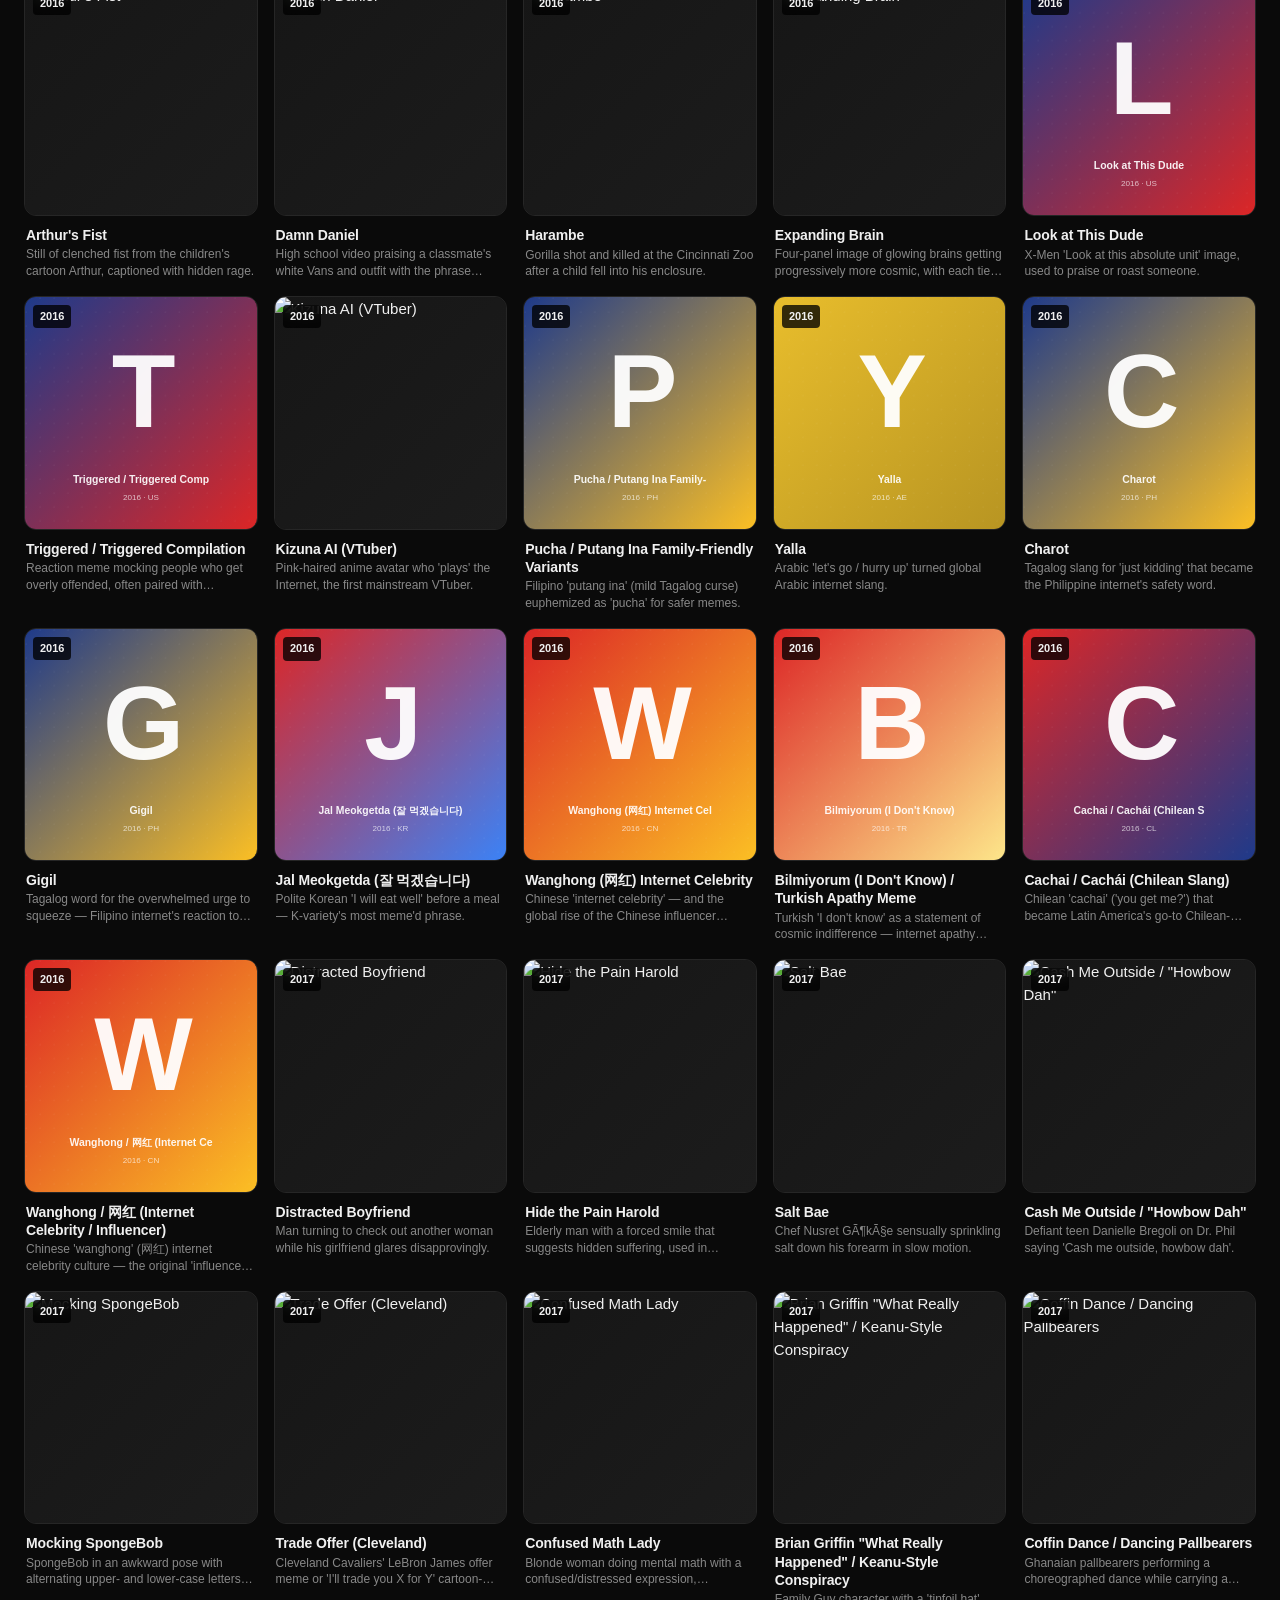
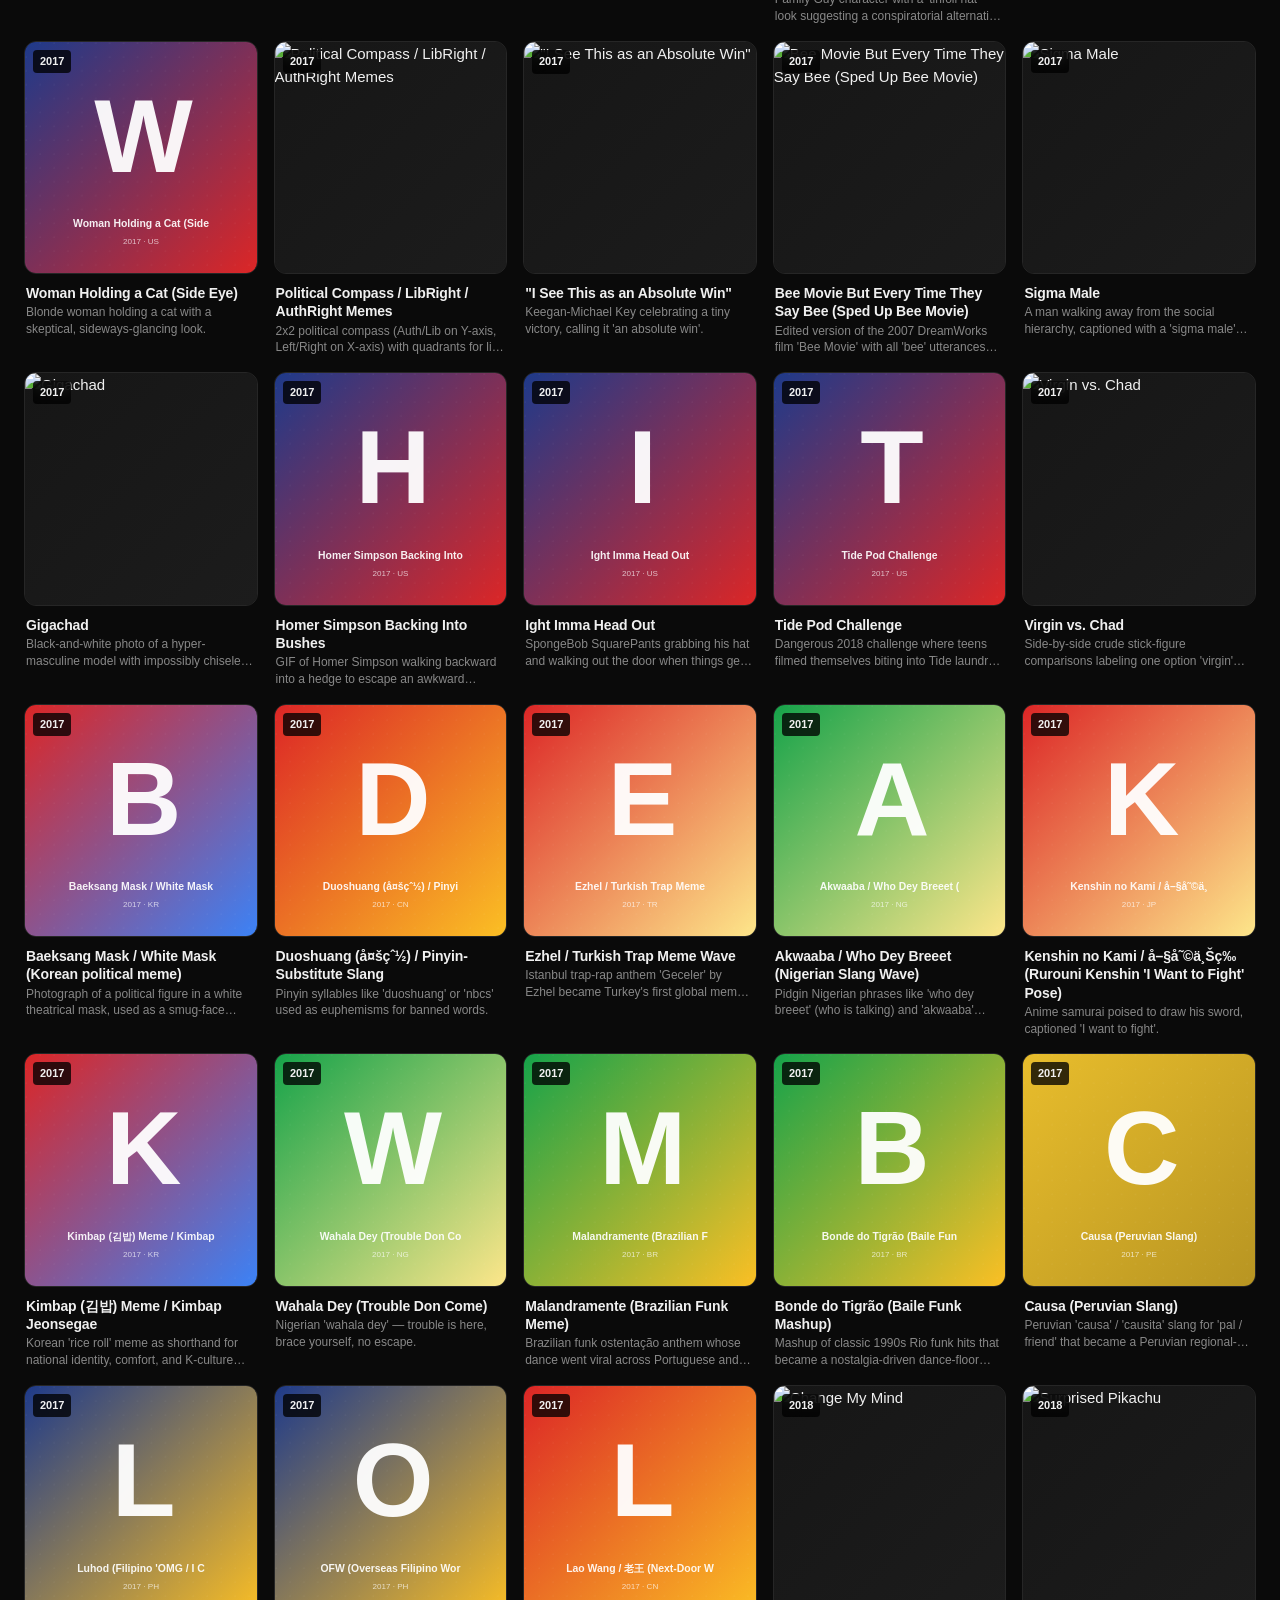
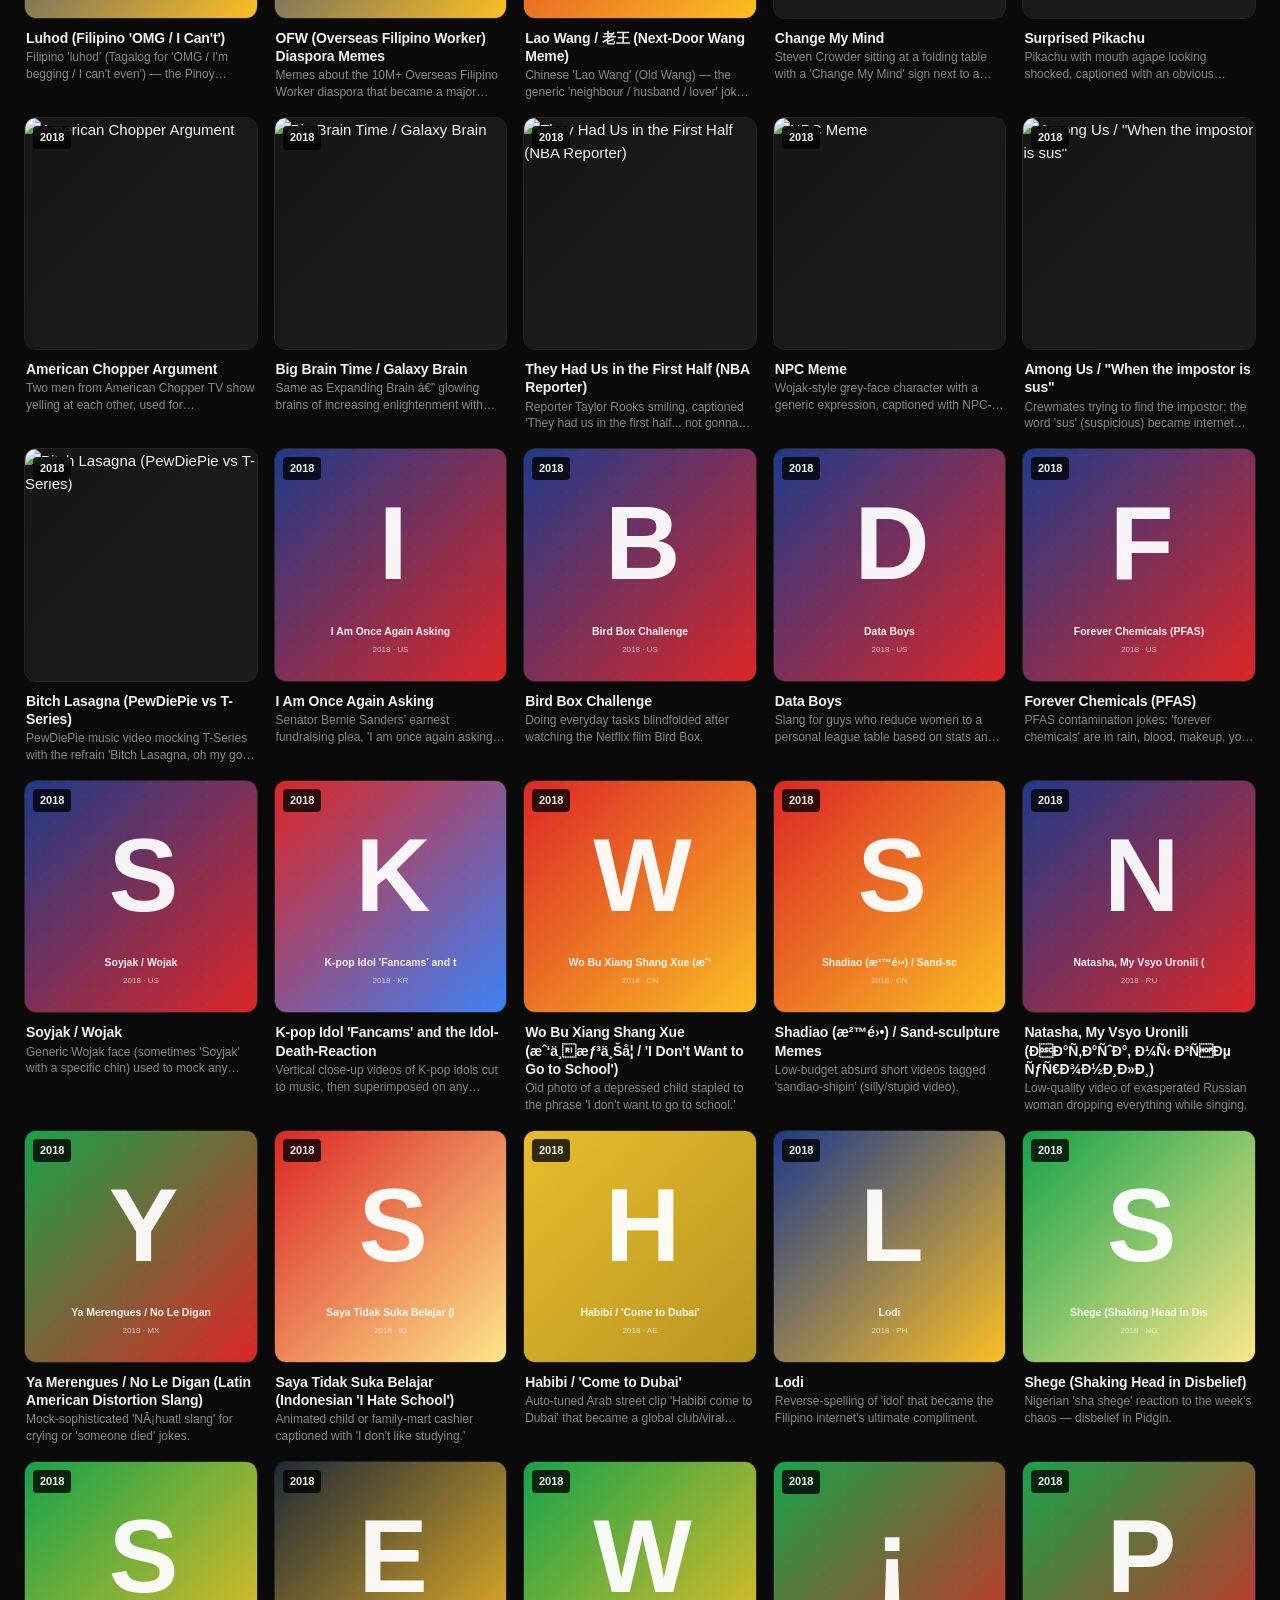
==== commit 419ce23b: "chore(data): cron pass 2 - add 8 new memes (Jimothy, My American Girl Doll, Will He Perform, Let's G" ====
--- a/index.html
+++ b/index.html
@@ -3,8 +3,8 @@
 <head>
   <meta charset="UTF-8">
   <meta name="viewport" content="width=device-width, initial-scale=1.0">
-  <title>Meme Codex â€” Internet Meme Encyclopedia: 300+ Memes, Origins &amp; Meanings</title>
-  <meta name="description" content="Meme Codex is a visual encyclopedia of 300+ iconic internet memes from 2007 to 2026, covering origins, meanings, and cultural impact across the USA, UK, Japan, Korea, China, France, Germany, Russia, the Philippines, India, Thailand, and Latin America. Built for the millennial generation.">
+  <title>Meme Codex â€” Internet Meme Encyclopedia: 340+ Memes, Origins &amp; Meanings</title>
+  <meta name="description" content="Meme Codex is a visual encyclopedia of 340+ iconic internet memes from 2007 to 2026, covering origins, meanings, and cultural impact across the USA, UK, Japan, Korea, China, France, Germany, Russia, the Philippines, India, Thailand, and Latin America. Built for the millennial generation.">
   <meta name="keywords" content="meme encyclopedia, internet meme history, list of memes, viral memes, what is a meme, meme origin, Doge, Pepe, Distracted Boyfriend, Rickroll, Hawk Tuah, Six Seven, Demure, Moo Deng, meme timeline, Gen Z memes, brainrot memes, Italian Brainrot, Skibidi Toilet, famous memes 2024, famous memes 2025, meme dictionary">
   <meta name="author" content="Meme Codex">
   <meta name="robots" content="index, follow, max-image-preview:large">
@@ -16,7 +16,7 @@
   <meta property="og:type" content="website">
   <meta property="og:site_name" content="Meme Codex">
   <meta property="og:title" content="Meme Codex â€” A Visual Encyclopedia of Internet Memes">
-  <meta property="og:description" content="200+ iconic internet memes from around the world, with origins, meanings, and a timeline from 2007 to 2026.">
+  <meta property="og:description" content="340+ iconic internet memes from around the world, with origins, meanings, and a timeline from 2007 to 2026.">
   <meta property="og:url" content="https://getquickfire.com/">
   <meta property="og:image" content="https://getquickfire.com/og-image.svg">
   <meta property="og:image:width" content="1200">
@@ -26,7 +26,7 @@
   <!-- Twitter Card -->
   <meta name="twitter:card" content="summary_large_image">
   <meta name="twitter:title" content="Meme Codex â€” A Visual Encyclopedia of Internet Memes">
-  <meta name="twitter:description" content="200+ iconic internet memes from around the world. Origins, meanings, timeline.">
+  <meta name="twitter:description" content="340+ iconic internet memes from around the world. Origins, meanings, timeline.">
   <meta name="twitter:image" content="https://getquickfire.com/og-image.svg">
 
   <!-- JSON-LD Schema: WebSite (sitelinks search box) -->
@@ -37,7 +37,7 @@
     "name": "Meme Codex",
     "alternateName": "Meme Codex â€” A Visual Encyclopedia of Internet Memes",
     "url": "https://getquickfire.com/",
-    "description": "A visual encyclopedia of 200+ iconic internet memes from around the world, with origins, meanings, and a timeline from 2007 to 2026.",
+    "description": "A visual encyclopedia of 340+ iconic internet memes from around the world, with origins, meanings, and a timeline from 2007 to 2026.",
     "inLanguage": "en",
     "publisher": {
       "@type": "Organization",
@@ -212,7 +212,7 @@
         <circle cx="11" cy="11" r="8"></circle>
         <path d="m21 21-4.34-4.34"></path>
       </svg>
-      <input type="search" id="searchInput" placeholder="Search 300+ memesâ€¦" autocomplete="off" aria-label="Search memes">
+      <input type="search" id="searchInput" placeholder="Search 340+ Memesâ€¦" autocomplete="off" aria-label="Search memes">
     </div>
   </div>
 </header>
@@ -222,7 +222,7 @@
   <div class="hero-inner">
     <span class="eyebrow">A visual reference</span>
     <h1 class="hero-title">The internet's inside jokes, <span class="accent">decoded</span>.</h1>
-    <p class="hero-sub">A curated encyclopedia of 100+ memes from around the world â€” their origins, meanings, and the years they peaked. Built for the generation that lived through them.</p>
+    <p class="hero-sub">A curated encyclopedia of 340+ memes from around the world â€” their origins, meanings, and the years they peaked. Built for the generation that lived through them.</p>
     <div class="hero-stats" id="heroStats">
       <div class="stat"><span class="stat-num" id="statTotal">â€”</span><span class="stat-label">memes</span></div>
       <div class="stat"><span class="stat-num" id="statCountries">â€”</span><span class="stat-label">countries</span></div>
@@ -454,3 +454,4 @@
 </html>
 
 
+
--- a/style.css
+++ b/style.css
@@ -1112,6 +1112,18 @@
   letter-spacing: -0.02em;
   line-height: 1.2;
   margin-top: 40px;
+}
+
+.editorial-disclaimer {
+  margin-top: 18px;
+  padding: 14px 18px;
+  background: rgba(255, 200, 90, 0.08);
+  border-left: 3px solid rgba(255, 200, 90, 0.5);
+  border-radius: 6px;
+  font-size: 0.95em;
+  line-height: 1.55;
+  color: var(--muted, #a4a4b0);
+}
   margin-bottom: 14px;
   color: var(--fg);
 }
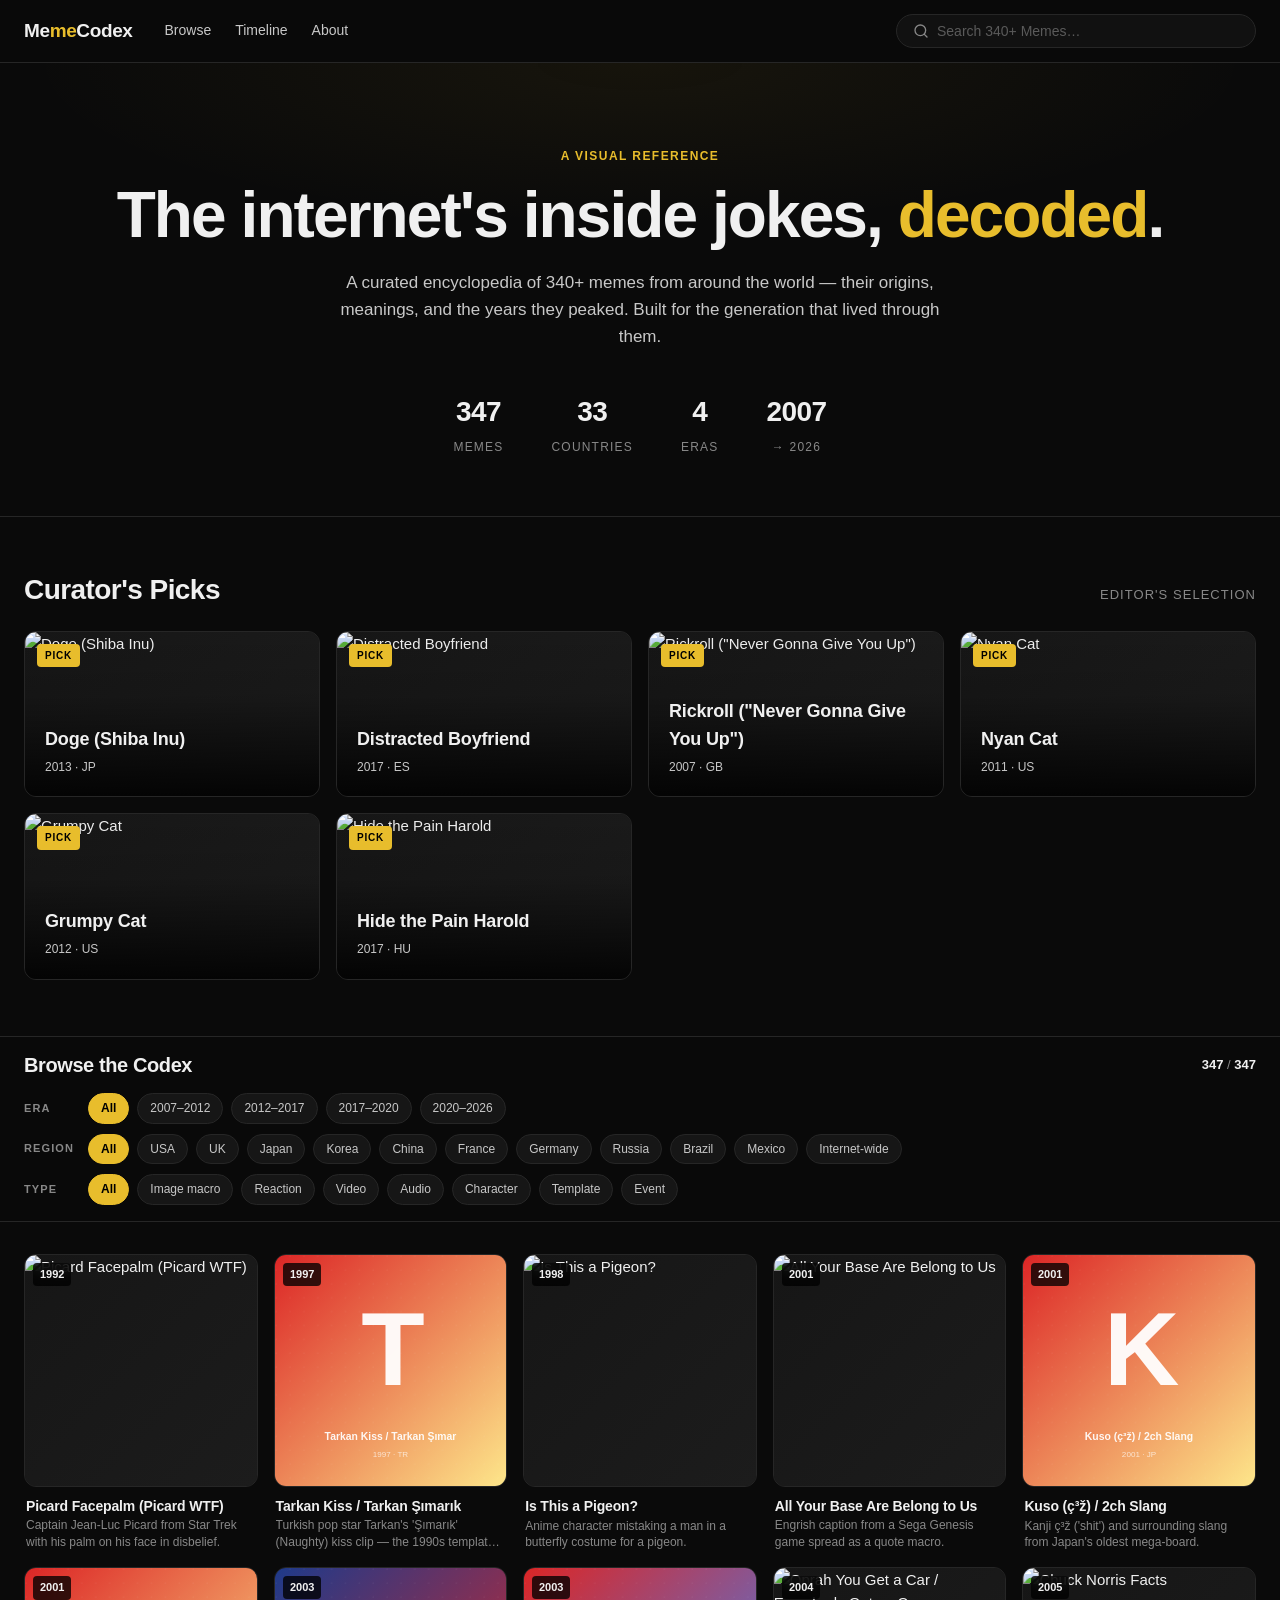
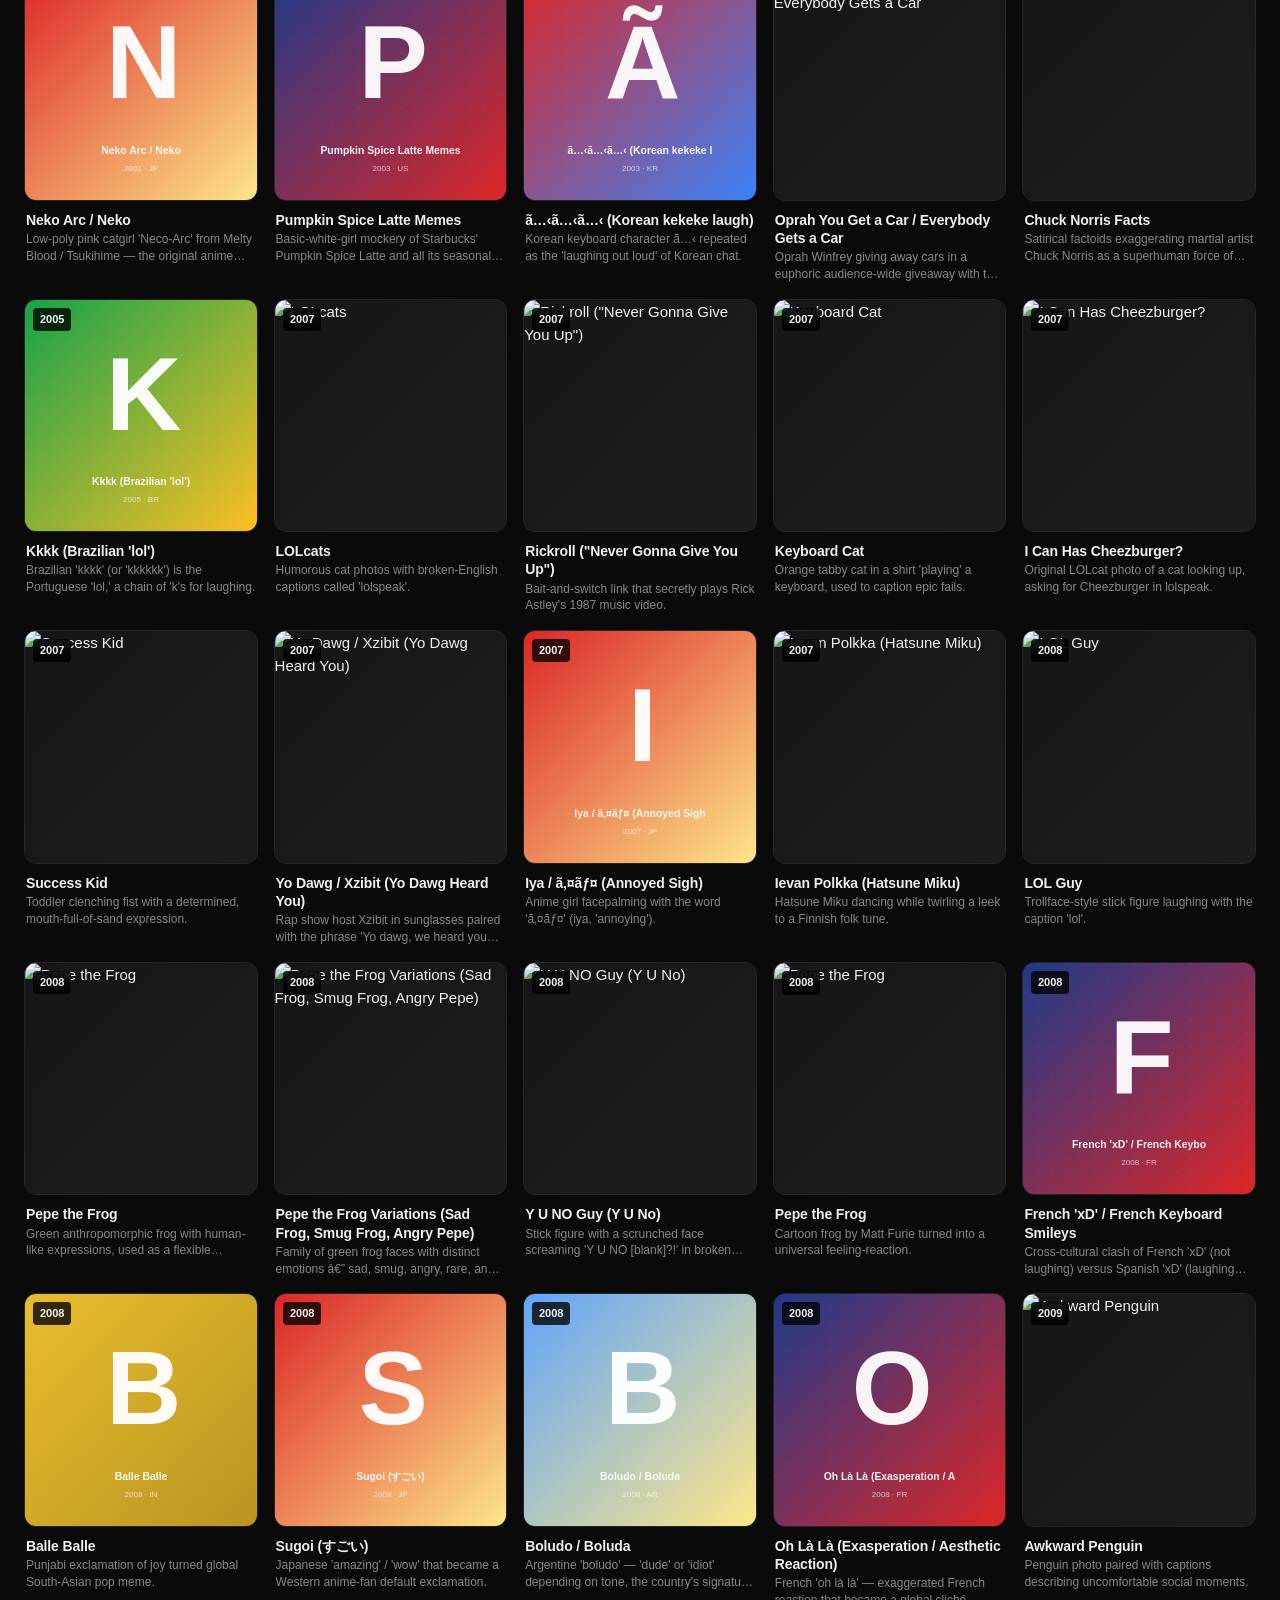
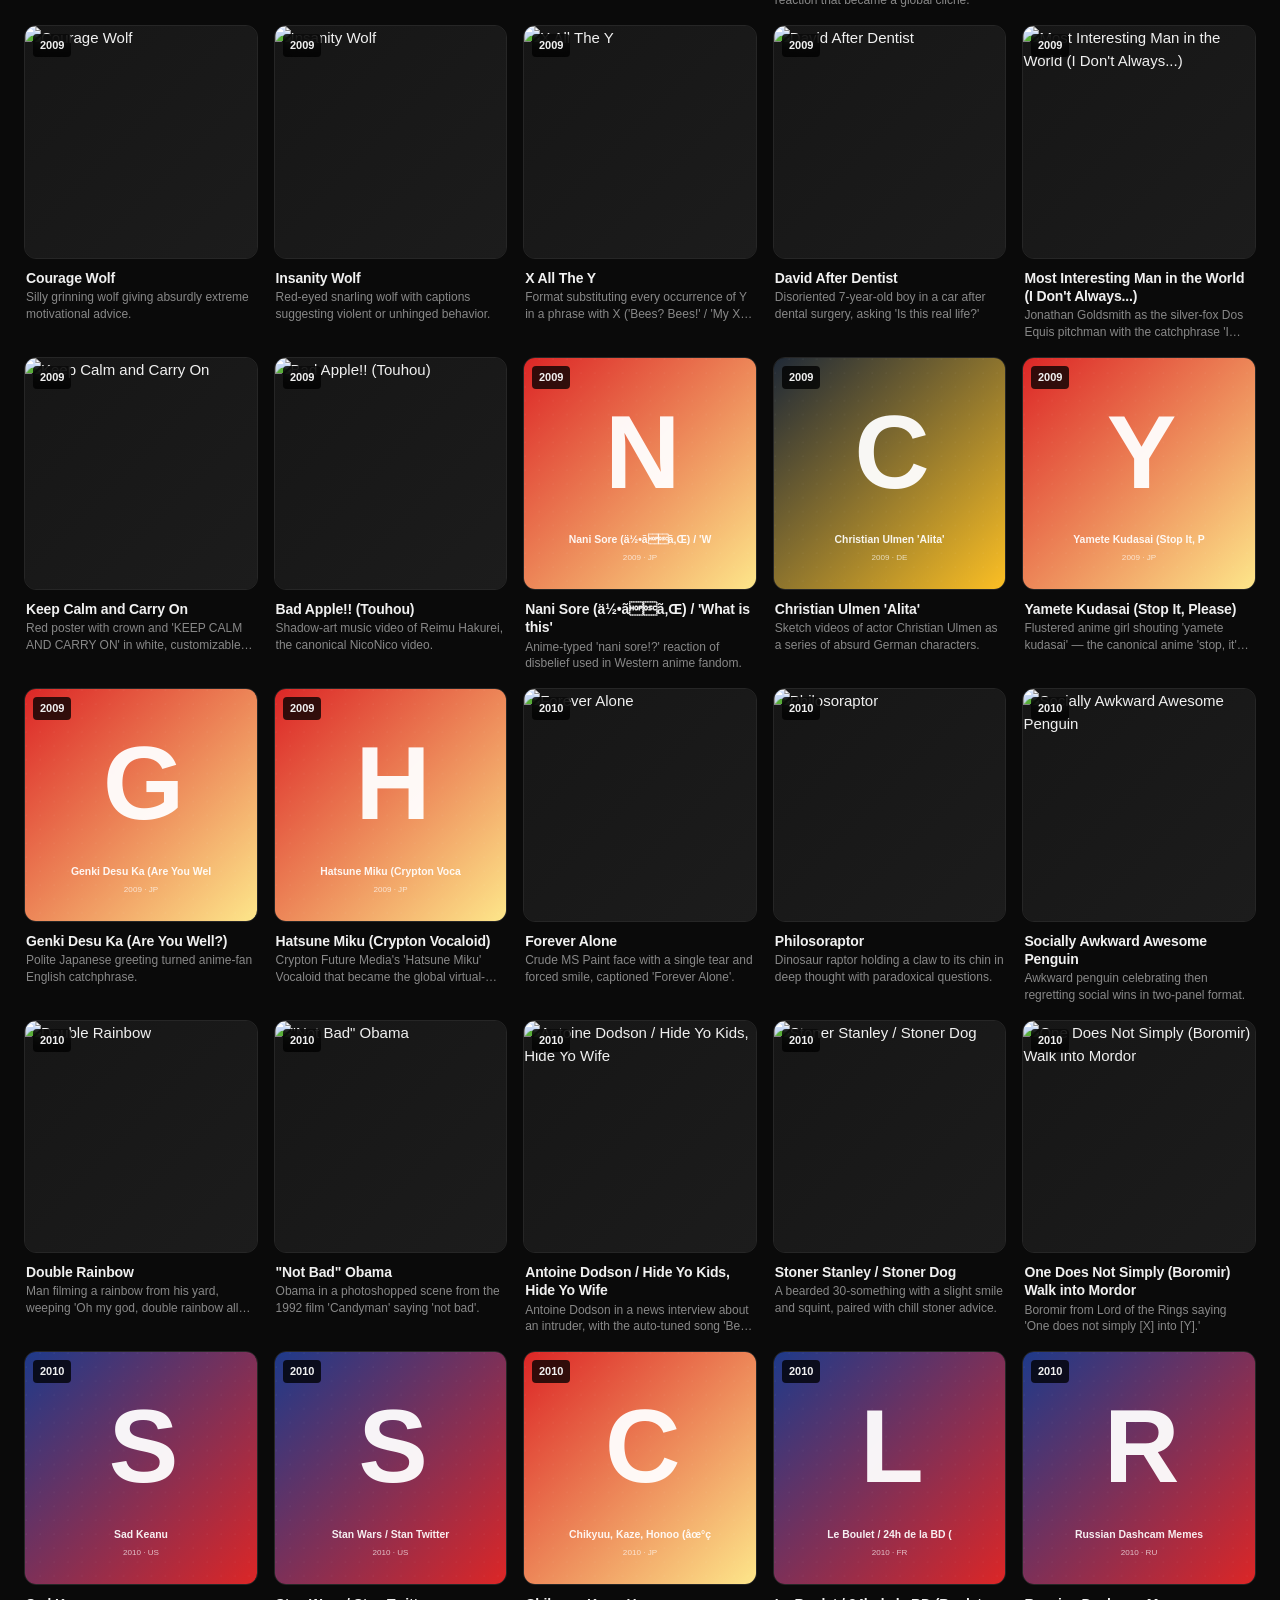
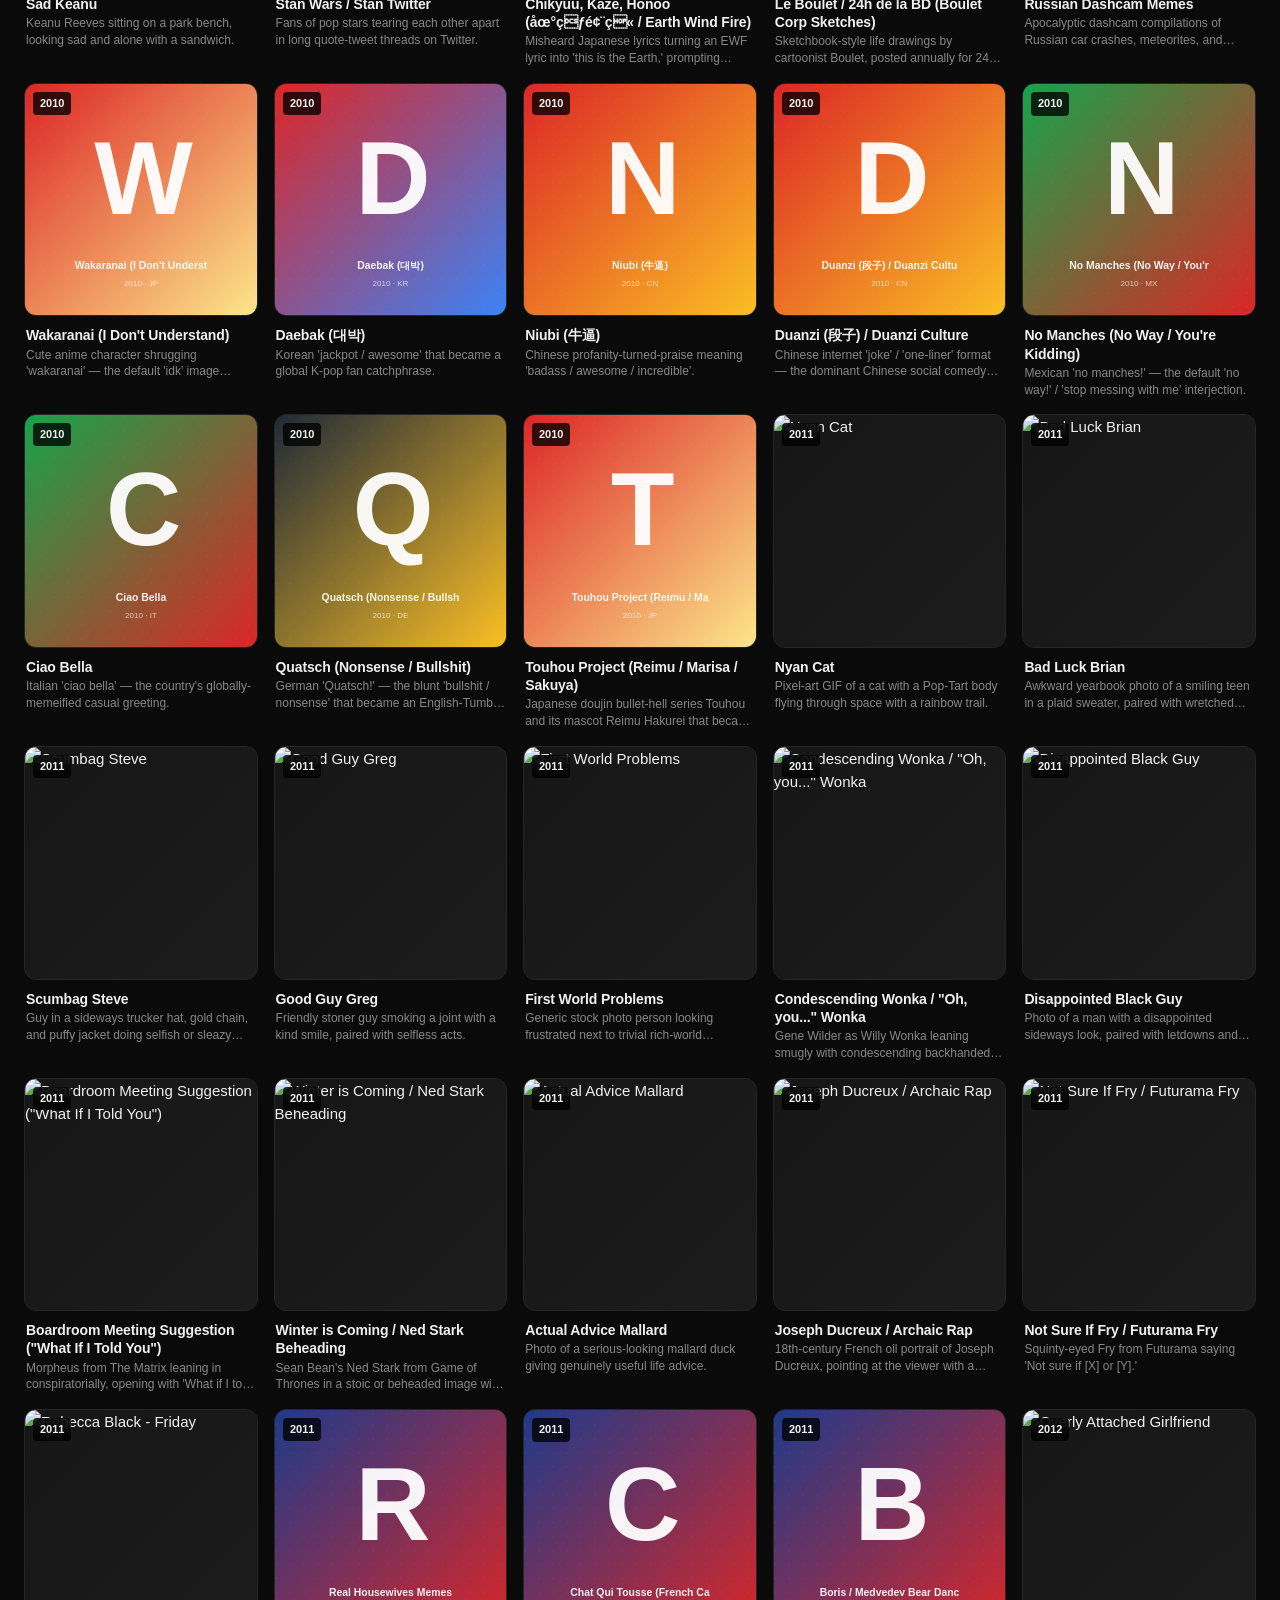
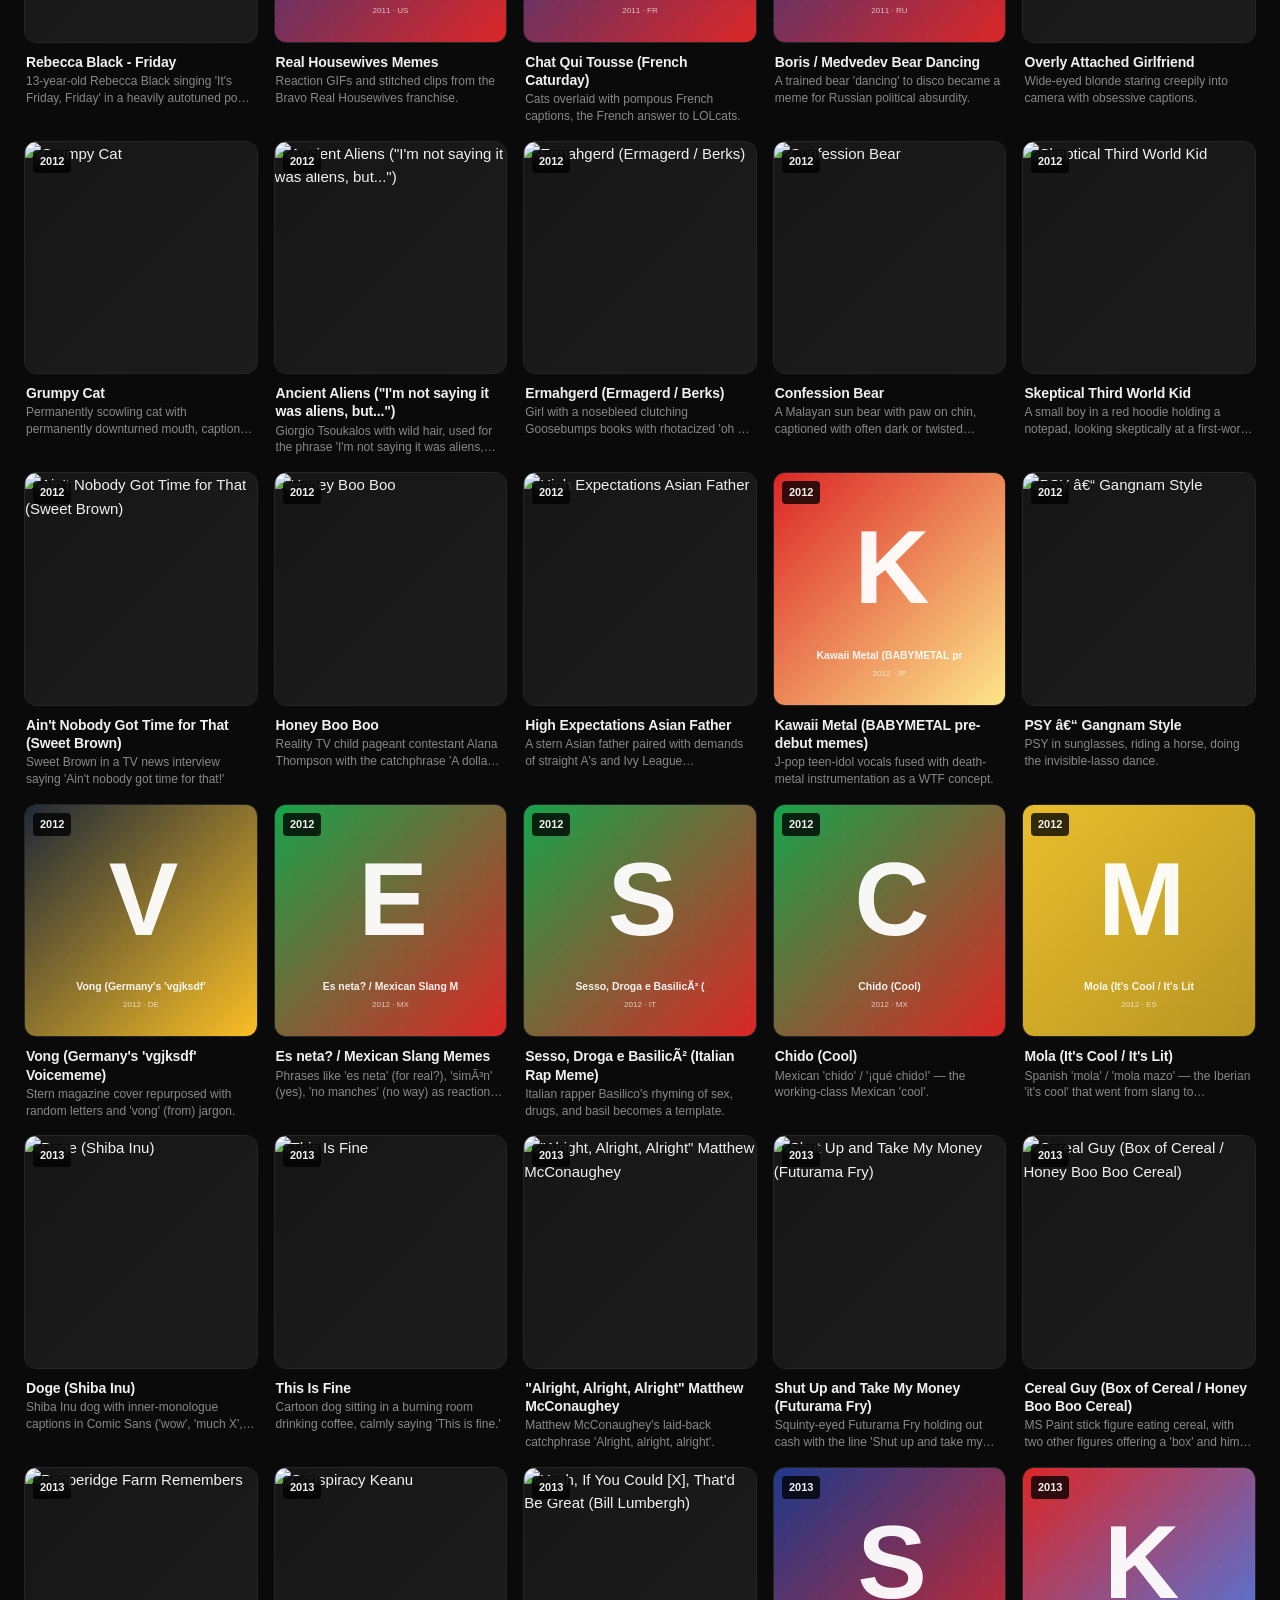
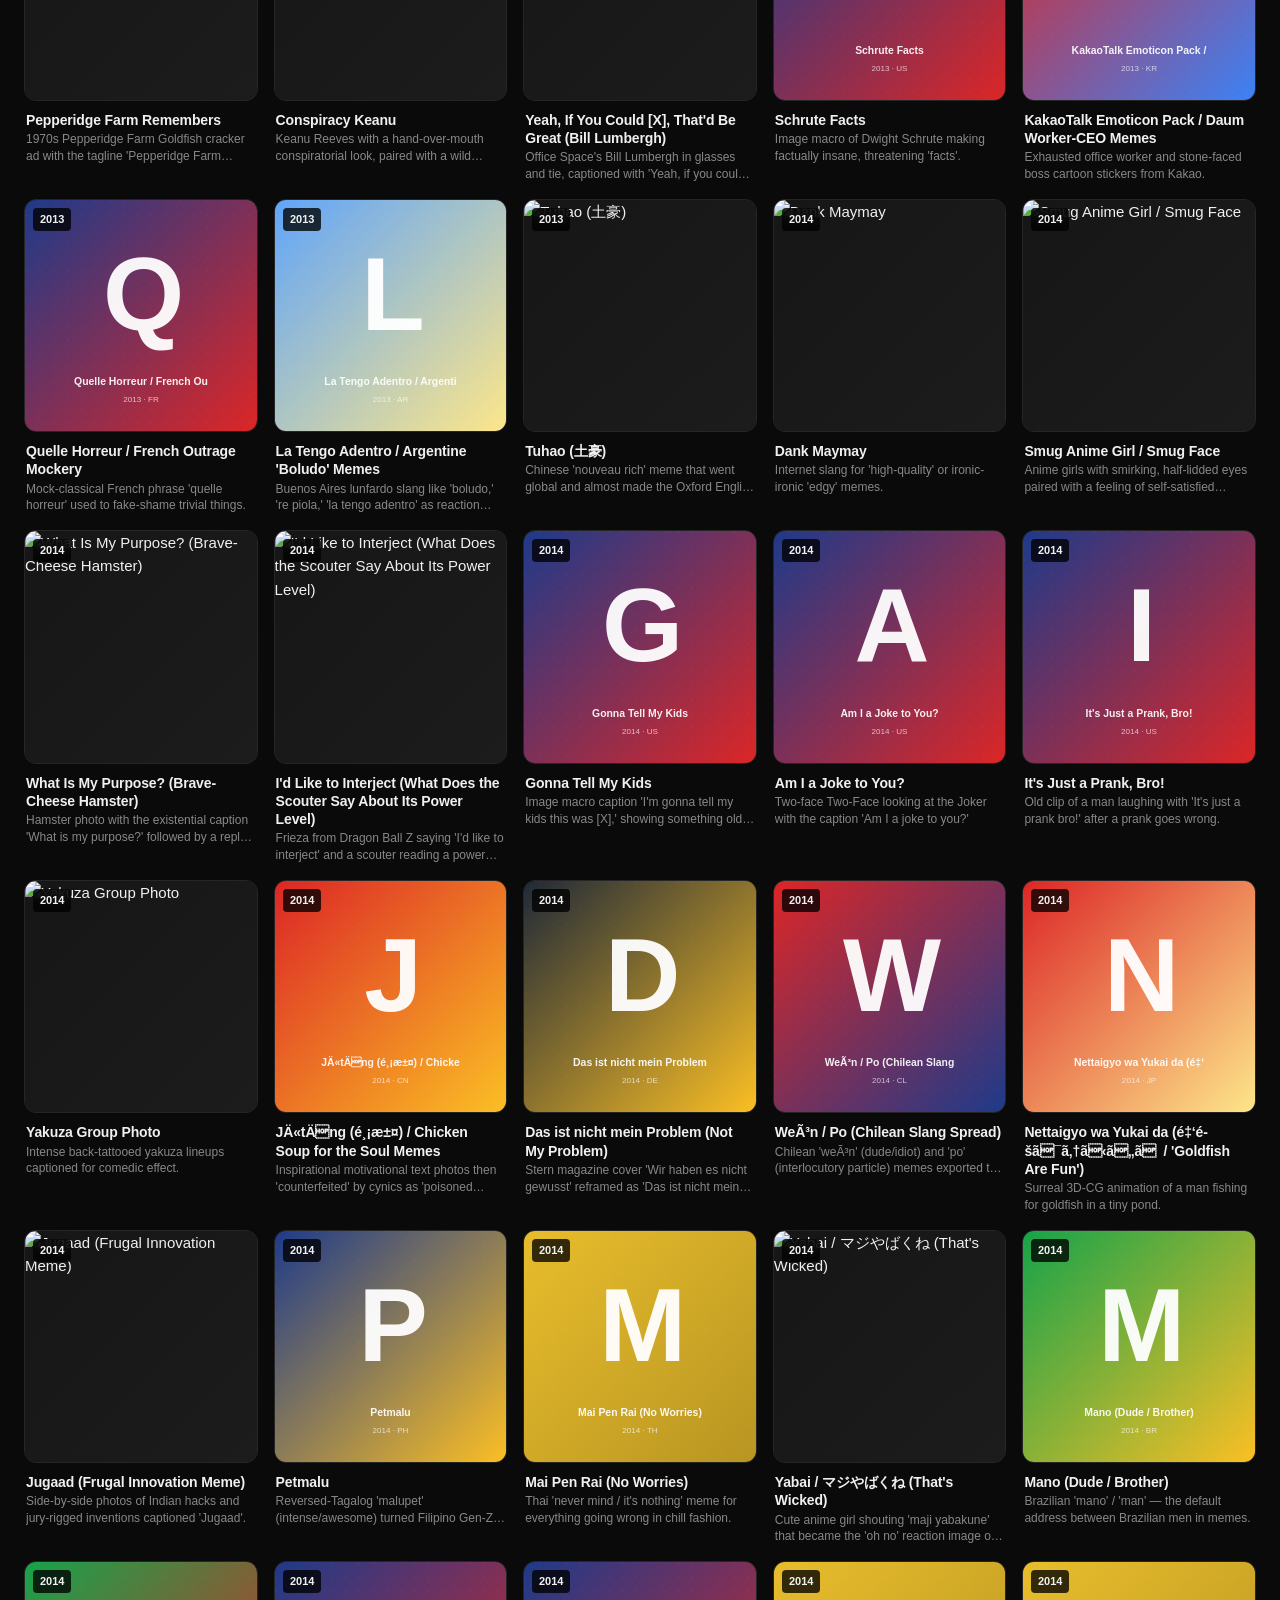
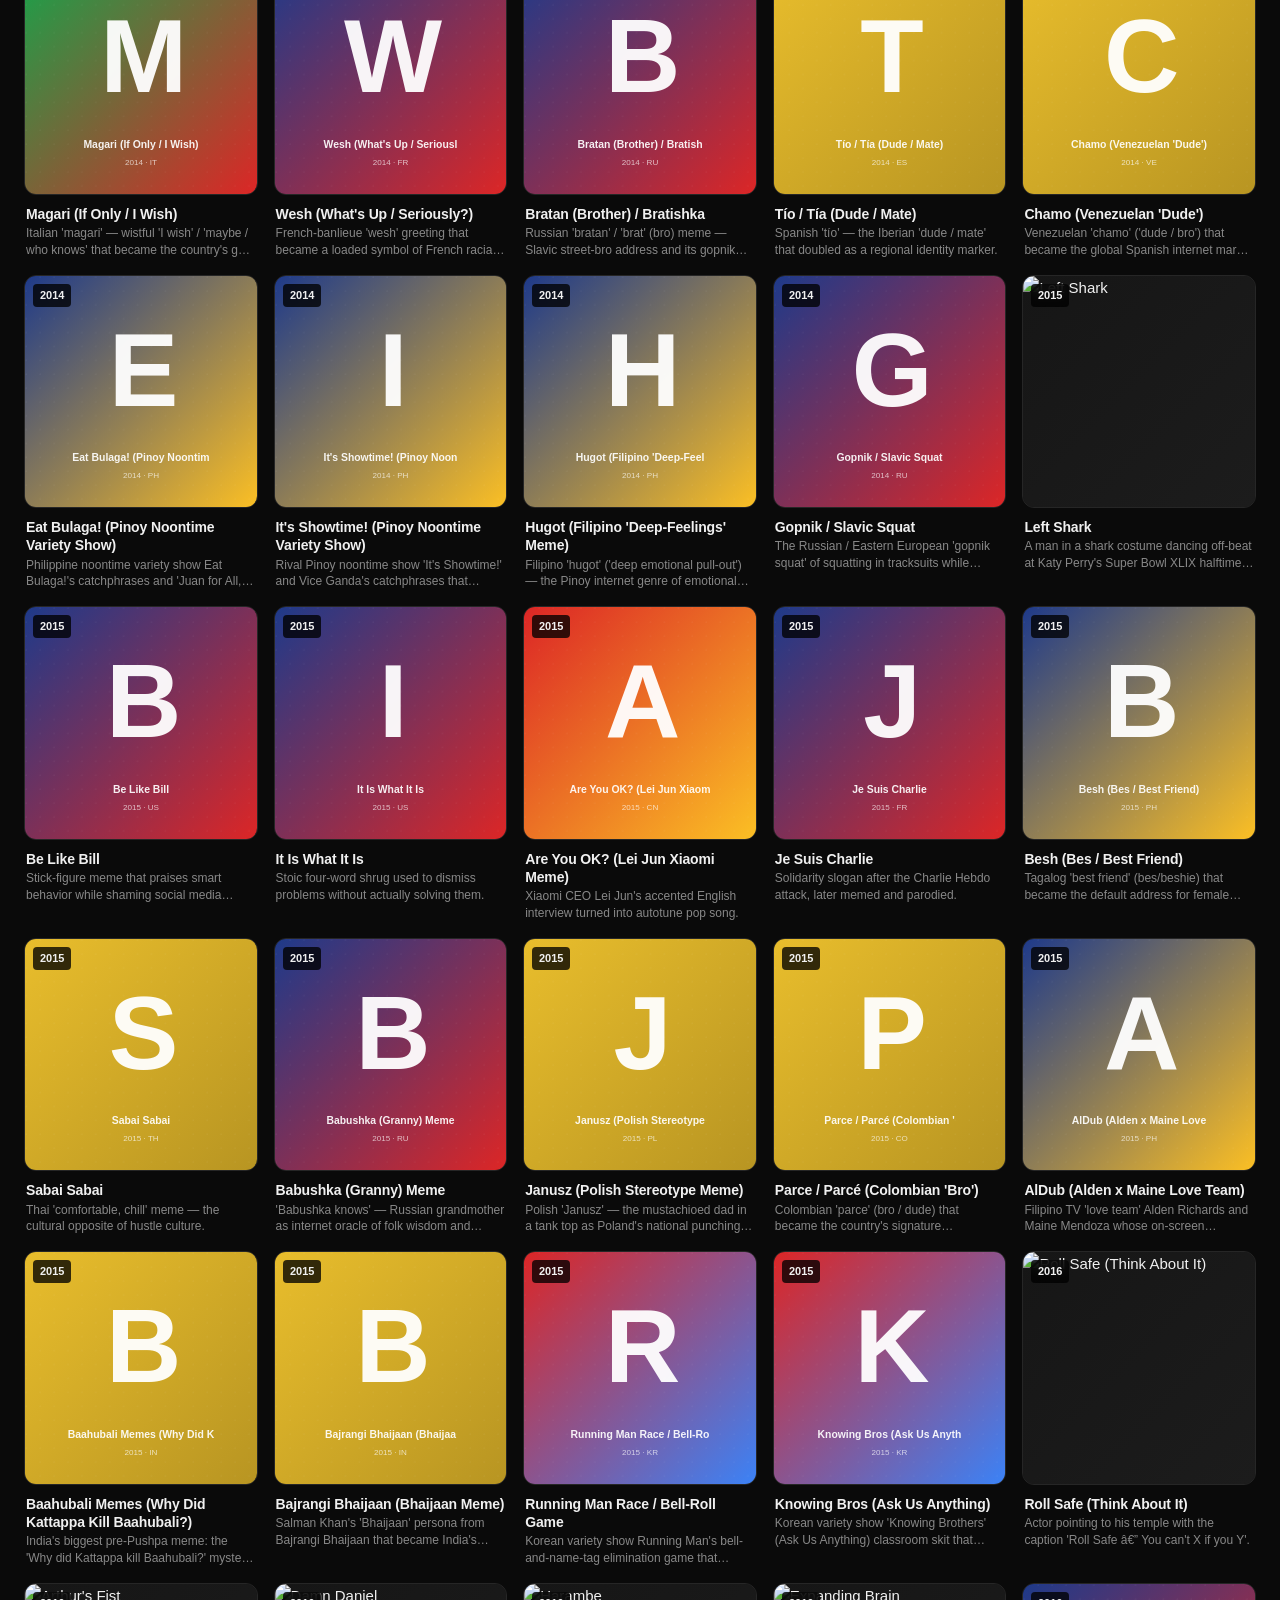
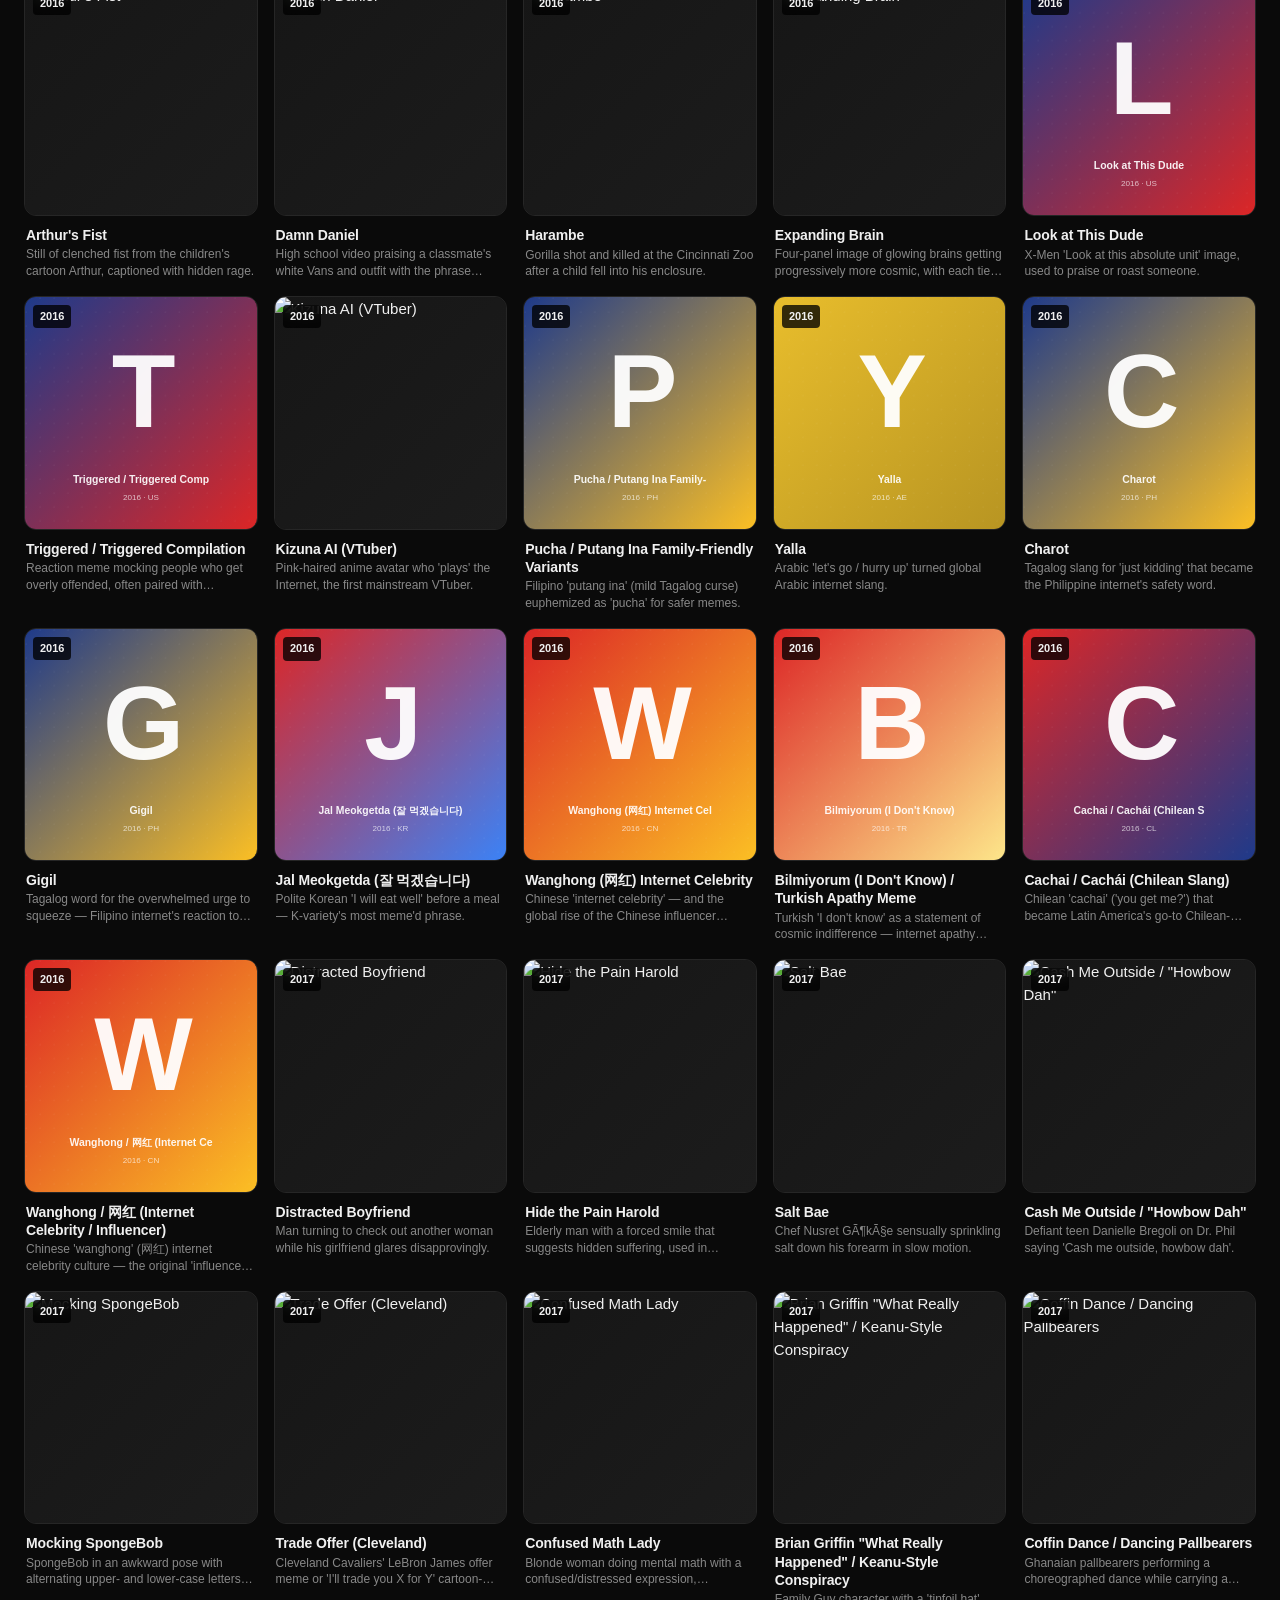
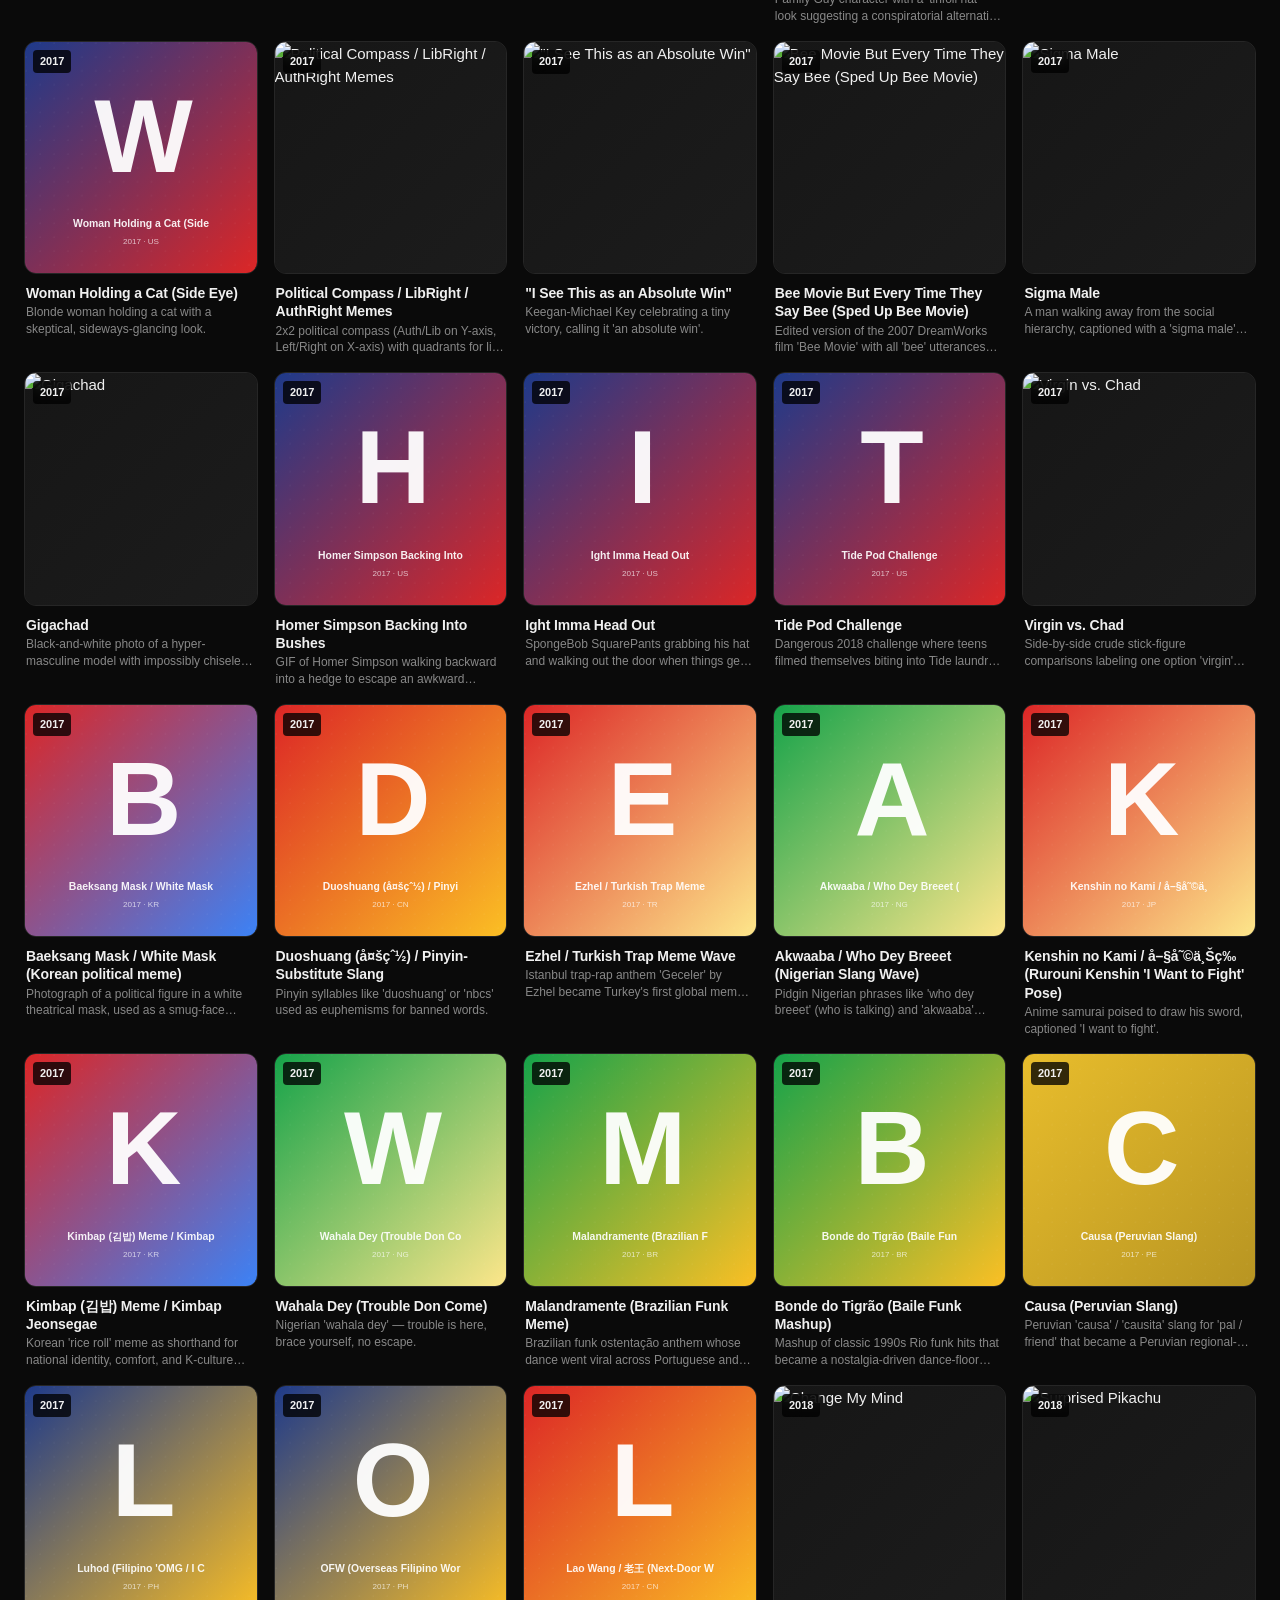
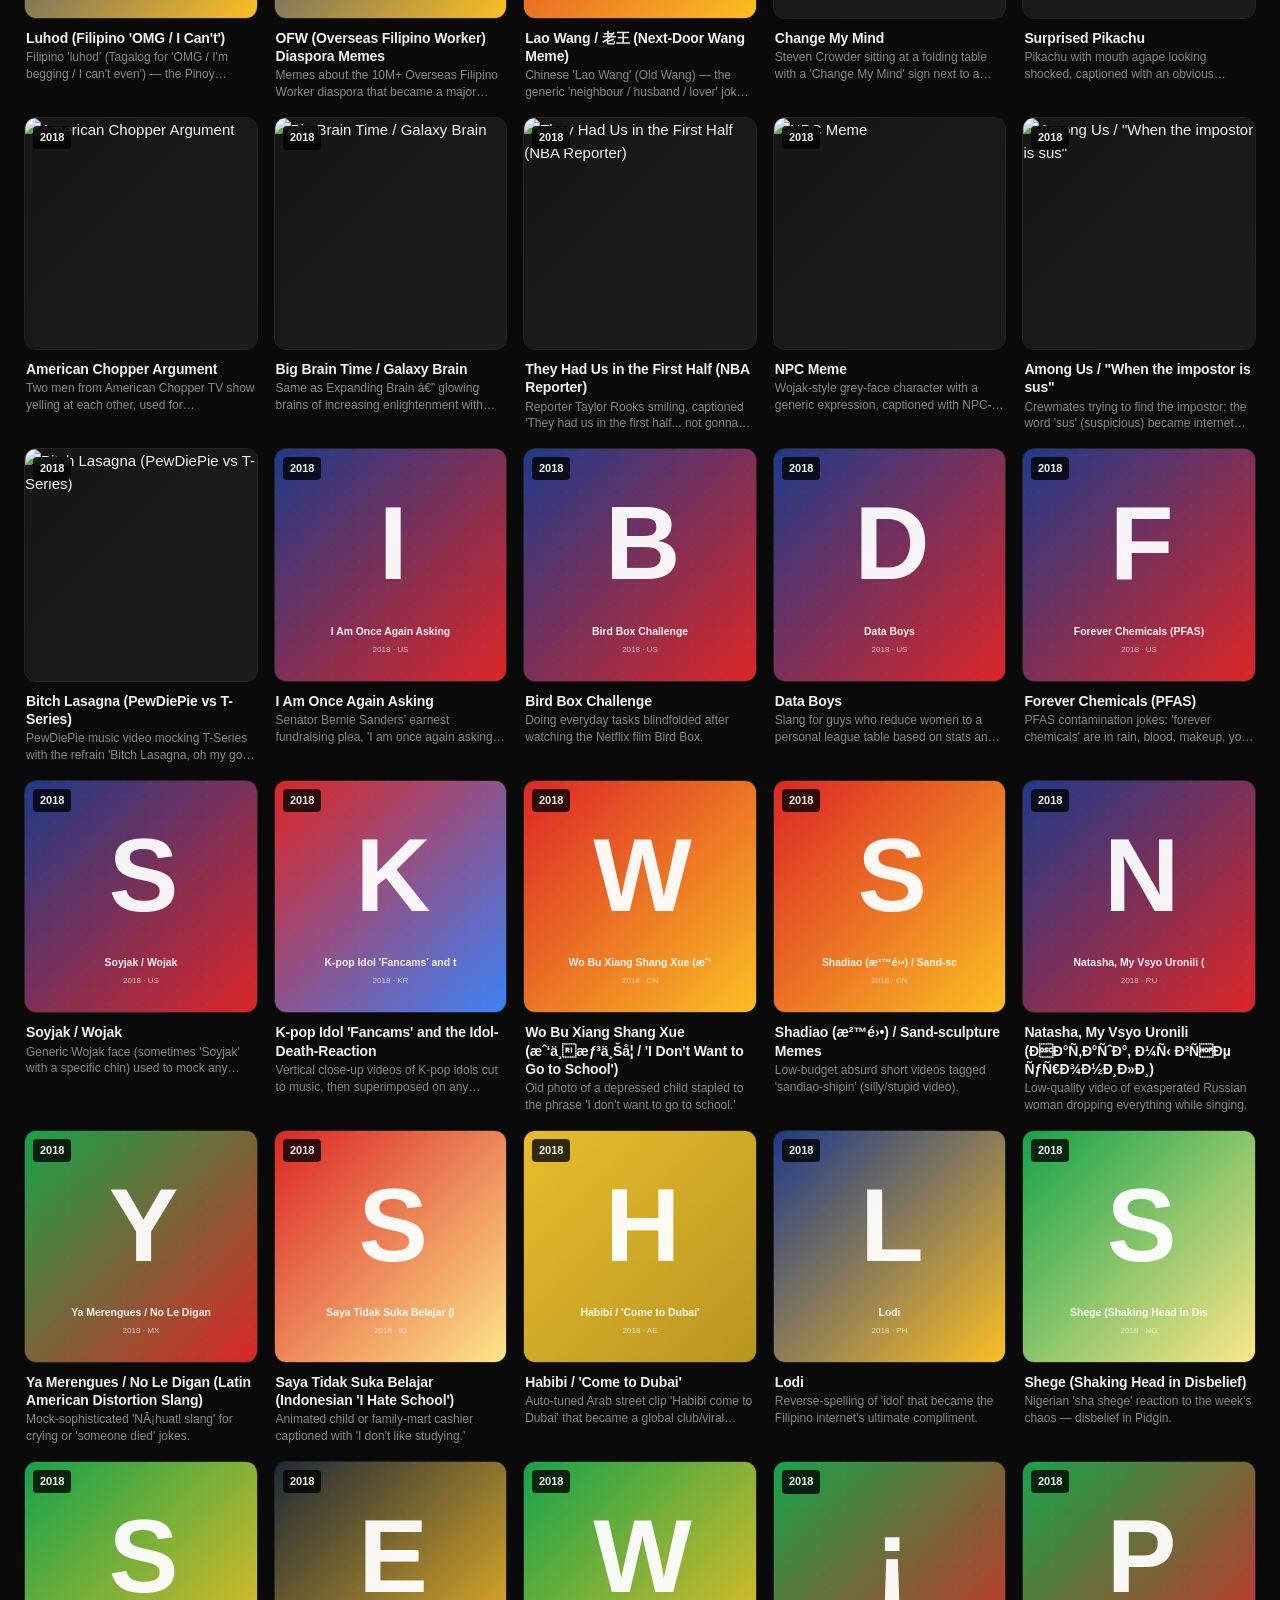
==== commit 60f29fe3: "fix(ui): repair Latin-1 mojibake on modal close + 71+40+2 em/en-dash/ellipsis chars across the site" ====
--- a/index.html
+++ b/index.html
@@ -3,7 +3,7 @@
 <head>
   <meta charset="UTF-8">
   <meta name="viewport" content="width=device-width, initial-scale=1.0">
-  <title>Meme Codex â€” Internet Meme Encyclopedia: 340+ Memes, Origins &amp; Meanings</title>
+  <title>Meme Codex — Internet Meme Encyclopedia: 340+ Memes, Origins &amp; Meanings</title>
   <meta name="description" content="Meme Codex is a visual encyclopedia of 340+ iconic internet memes from 2007 to 2026, covering origins, meanings, and cultural impact across the USA, UK, Japan, Korea, China, France, Germany, Russia, the Philippines, India, Thailand, and Latin America. Built for the millennial generation.">
   <meta name="keywords" content="meme encyclopedia, internet meme history, list of memes, viral memes, what is a meme, meme origin, Doge, Pepe, Distracted Boyfriend, Rickroll, Hawk Tuah, Six Seven, Demure, Moo Deng, meme timeline, Gen Z memes, brainrot memes, Italian Brainrot, Skibidi Toilet, famous memes 2024, famous memes 2025, meme dictionary">
   <meta name="author" content="Meme Codex">
@@ -15,7 +15,7 @@
   <!-- Open Graph -->
   <meta property="og:type" content="website">
   <meta property="og:site_name" content="Meme Codex">
-  <meta property="og:title" content="Meme Codex â€” A Visual Encyclopedia of Internet Memes">
+  <meta property="og:title" content="Meme Codex — A Visual Encyclopedia of Internet Memes">
   <meta property="og:description" content="340+ iconic internet memes from around the world, with origins, meanings, and a timeline from 2007 to 2026.">
   <meta property="og:url" content="https://getquickfire.com/">
   <meta property="og:image" content="https://getquickfire.com/og-image.svg">
@@ -25,7 +25,7 @@
 
   <!-- Twitter Card -->
   <meta name="twitter:card" content="summary_large_image">
-  <meta name="twitter:title" content="Meme Codex â€” A Visual Encyclopedia of Internet Memes">
+  <meta name="twitter:title" content="Meme Codex — A Visual Encyclopedia of Internet Memes">
   <meta name="twitter:description" content="340+ iconic internet memes from around the world. Origins, meanings, timeline.">
   <meta name="twitter:image" content="https://getquickfire.com/og-image.svg">
 
@@ -35,7 +35,7 @@
     "@context": "https://schema.org",
     "@type": "WebSite",
     "name": "Meme Codex",
-    "alternateName": "Meme Codex â€” A Visual Encyclopedia of Internet Memes",
+    "alternateName": "Meme Codex — A Visual Encyclopedia of Internet Memes",
     "url": "https://getquickfire.com/",
     "description": "A visual encyclopedia of 340+ iconic internet memes from around the world, with origins, meanings, and a timeline from 2007 to 2026.",
     "inLanguage": "en",
@@ -92,7 +92,7 @@
         "name": "What is an internet meme?",
         "acceptedAnswer": {
           "@type": "Answer",
-          "text": "An internet meme is a piece of media â€” an image, video, phrase, GIF, or format â€” that spreads rapidly across the web through user imitation and remixing. The term was coined by evolutionary biologist Richard Dawkins in his 1976 book The Selfish Gene to describe ideas that replicate and evolve the way genes do. The first widely recognized internet meme was the 'Dancing Baby' of 1996, but the modern era of memes is generally dated to 2007, when LOLcats and rage comics entered the mainstream."
+          "text": "An internet meme is a piece of media — an image, video, phrase, GIF, or format — that spreads rapidly across the web through user imitation and remixing. The term was coined by evolutionary biologist Richard Dawkins in his 1976 book The Selfish Gene to describe ideas that replicate and evolve the way genes do. The first widely recognized internet meme was the 'Dancing Baby' of 1996, but the modern era of memes is generally dated to 2007, when LOLcats and rage comics entered the mainstream."
         }
       },
       {
@@ -116,7 +116,7 @@
         "name": "What is the most popular meme?",
         "acceptedAnswer": {
           "@type": "Answer",
-          "text": "By most measures, the most popular meme of all time is the Doge meme â€” a Shiba Inu photo overlaid with Comic Sans words like 'wow', 'much', and 'very.' It originated on Tumblr in 2010, became mainstream in 2013, and by 2020 had generated billions of impressions. Other top contenders include Pepe the Frog, Distracted Boyfriend, and Rickroll."
+          "text": "By most measures, the most popular meme of all time is the Doge meme — a Shiba Inu photo overlaid with Comic Sans words like 'wow', 'much', and 'very.' It originated on Tumblr in 2010, became mainstream in 2013, and by 2020 had generated billions of impressions. Other top contenders include Pepe the Frog, Distracted Boyfriend, and Rickroll."
         }
       },
       {
@@ -140,7 +140,7 @@
         "name": "What is the difference between Gen Z memes and millennial memes?",
         "acceptedAnswer": {
           "@type": "Answer",
-          "text": "Millennial memes (2007-2017) typically relied on image macros with text overlays and clear punchlines, like Bad Luck Brian or First World Problems. Gen Z memes (2020-present) lean toward absurdist, self-referential, AI-generated, and audio-driven formats â€” Italian Brainrot, Skibidi Toilet, poly-formats, and slang like '6-7' and 'delulu'. Gen Z memes often work as in-group signals whose meaning is opaque to outsiders."
+          "text": "Millennial memes (2007-2017) typically relied on image macros with text overlays and clear punchlines, like Bad Luck Brian or First World Problems. Gen Z memes (2020-present) lean toward absurdist, self-referential, AI-generated, and audio-driven formats — Italian Brainrot, Skibidi Toilet, poly-formats, and slang like '6-7' and 'delulu'. Gen Z memes often work as in-group signals whose meaning is opaque to outsiders."
         }
       },
       {
@@ -148,7 +148,7 @@
         "name": "What is a brainrot meme?",
         "acceptedAnswer": {
           "@type": "Answer",
-          "text": "Brainrot is a term from the 2020s describing memes that are deliberately nonsensical, surreal, or absurd â€” like watching content that 'rots your brain.' The genre includes Italian Brainrot (Tralalero Tralala, Bombardino Crocodilo, Ballerina Cappuccina), Skibidi Toilet, and AI-generated characters like Lupa Zalupa. Brainrot is the dominant Gen Z meme aesthetic of 2024-2026."
+          "text": "Brainrot is a term from the 2020s describing memes that are deliberately nonsensical, surreal, or absurd — like watching content that 'rots your brain.' The genre includes Italian Brainrot (Tralalero Tralala, Bombardino Crocodilo, Ballerina Cappuccina), Skibidi Toilet, and AI-generated characters like Lupa Zalupa. Brainrot is the dominant Gen Z meme aesthetic of 2024-2026."
         }
       },
       {
@@ -180,7 +180,7 @@
         "name": "What is the 6-7 meme?",
         "acceptedAnswer": {
           "@type": "Answer",
-          "text": "6-7 (also written 'six seven') is a 2025 Gen Z meme that originated from the song 'Doot Doot (6 7)' by rapper Skrilla and was popularized by LaMelo Ball edits. The phrase has no literal meaning â€” it functions as a shibboleth or in-group signal, and was named by Cambridge Dictionary as one of 6,000 new words added in 2025."
+          "text": "6-7 (also written 'six seven') is a 2025 Gen Z meme that originated from the song 'Doot Doot (6 7)' by rapper Skrilla and was popularized by LaMelo Ball edits. The phrase has no literal meaning — it functions as a shibboleth or in-group signal, and was named by Cambridge Dictionary as one of 6,000 new words added in 2025."
         }
       }
     ]
@@ -212,7 +212,7 @@
         <circle cx="11" cy="11" r="8"></circle>
         <path d="m21 21-4.34-4.34"></path>
       </svg>
-      <input type="search" id="searchInput" placeholder="Search 340+ Memesâ€¦" autocomplete="off" aria-label="Search memes">
+      <input type="search" id="searchInput" placeholder="Search 340+ Memes…" autocomplete="off" aria-label="Search memes">
     </div>
   </div>
 </header>
@@ -222,12 +222,12 @@
   <div class="hero-inner">
     <span class="eyebrow">A visual reference</span>
     <h1 class="hero-title">The internet's inside jokes, <span class="accent">decoded</span>.</h1>
-    <p class="hero-sub">A curated encyclopedia of 340+ memes from around the world â€” their origins, meanings, and the years they peaked. Built for the generation that lived through them.</p>
+    <p class="hero-sub">A curated encyclopedia of 340+ memes from around the world — their origins, meanings, and the years they peaked. Built for the generation that lived through them.</p>
     <div class="hero-stats" id="heroStats">
-      <div class="stat"><span class="stat-num" id="statTotal">â€”</span><span class="stat-label">memes</span></div>
-      <div class="stat"><span class="stat-num" id="statCountries">â€”</span><span class="stat-label">countries</span></div>
-      <div class="stat"><span class="stat-num" id="statEra">â€”</span><span class="stat-label">eras</span></div>
-      <div class="stat"><span class="stat-num">2007</span><span class="stat-label">â†’ 2026</span></div>
+      <div class="stat"><span class="stat-num" id="statTotal">—</span><span class="stat-label">memes</span></div>
+      <div class="stat"><span class="stat-num" id="statCountries">—</span><span class="stat-label">countries</span></div>
+      <div class="stat"><span class="stat-num" id="statEra">—</span><span class="stat-label">eras</span></div>
+      <div class="stat"><span class="stat-num">2007</span><span class="stat-label">→ 2026</span></div>
     </div>
   </div>
 </section>
@@ -254,10 +254,10 @@
     <div class="filter-group" data-filter="era">
       <span class="filter-label">Era</span>
       <button class="chip active" data-value="all">All</button>
-      <button class="chip" data-value="Classic Web 2007-2012">2007â€“2012</button>
-      <button class="chip" data-value="Peak 2012-2017">2012â€“2017</button>
-      <button class="chip" data-value="Post-Irony 2017-2020">2017â€“2020</button>
-      <button class="chip" data-value="Gen Z 2020-2026">2020â€“2026</button>
+      <button class="chip" data-value="Classic Web 2007-2012">2007–2012</button>
+      <button class="chip" data-value="Peak 2012-2017">2012–2017</button>
+      <button class="chip" data-value="Post-Irony 2017-2020">2017–2020</button>
+      <button class="chip" data-value="Gen Z 2020-2026">2020–2026</button>
     </div>
 
     <div class="filter-group" data-filter="region">
@@ -321,7 +321,7 @@
 
     <details class="faq-item" open>
       <summary>What is an internet meme?</summary>
-      <p>An internet meme is a piece of media â€” an image, video, phrase, GIF, or format â€” that spreads rapidly across the web through user imitation and remixing. The term was coined by evolutionary biologist Richard Dawkins in his 1976 book <em>The Selfish Gene</em> to describe ideas that replicate and evolve the way genes do. The first widely recognized internet meme was the "Dancing Baby" of 1996, but the modern era of memes is generally dated to 2007, when LOLcats and rage comics entered the mainstream.</p>
+      <p>An internet meme is a piece of media — an image, video, phrase, GIF, or format — that spreads rapidly across the web through user imitation and remixing. The term was coined by evolutionary biologist Richard Dawkins in his 1976 book <em>The Selfish Gene</em> to describe ideas that replicate and evolve the way genes do. The first widely recognized internet meme was the "Dancing Baby" of 1996, but the modern era of memes is generally dated to 2007, when LOLcats and rage comics entered the mainstream.</p>
     </details>
 
     <details class="faq-item">
@@ -336,7 +336,7 @@
 
     <details class="faq-item">
       <summary>What is the most popular meme?</summary>
-      <p>By most measures, the most popular meme of all time is the Doge meme â€” a Shiba Inu photo overlaid with Comic Sans words like "wow", "much", and "very." It originated on Tumblr in 2010, became mainstream in 2013, and by 2020 had generated billions of impressions. Other top contenders include Pepe the Frog, Distracted Boyfriend, and Rickroll.</p>
+      <p>By most measures, the most popular meme of all time is the Doge meme — a Shiba Inu photo overlaid with Comic Sans words like "wow", "much", and "very." It originated on Tumblr in 2010, became mainstream in 2013, and by 2020 had generated billions of impressions. Other top contenders include Pepe the Frog, Distracted Boyfriend, and Rickroll.</p>
     </details>
 
     <details class="faq-item">
@@ -351,12 +351,12 @@
 
     <details class="faq-item">
       <summary>What's the difference between Gen Z memes and millennial memes?</summary>
-      <p>Millennial memes (2007â€“2017) typically relied on image macros with text overlays and clear punchlines, like Bad Luck Brian or First World Problems. Gen Z memes (2020â€“present) lean toward absurdist, self-referential, AI-generated, and audio-driven formats â€” Italian Brainrot, Skibidi Toilet, poly-formats, and slang like "6-7" and "delulu". Gen Z memes often work as in-group signals whose meaning is opaque to outsiders.</p>
+      <p>Millennial memes (2007–2017) typically relied on image macros with text overlays and clear punchlines, like Bad Luck Brian or First World Problems. Gen Z memes (2020–present) lean toward absurdist, self-referential, AI-generated, and audio-driven formats — Italian Brainrot, Skibidi Toilet, poly-formats, and slang like "6-7" and "delulu". Gen Z memes often work as in-group signals whose meaning is opaque to outsiders.</p>
     </details>
 
     <details class="faq-item">
       <summary>What is a brainrot meme?</summary>
-      <p>Brainrot is a term from the 2020s describing memes that are deliberately nonsensical, surreal, or absurd â€” like watching content that "rots your brain." The genre includes Italian Brainrot (Tralalero Tralala, Bombardino Crocodilo, Ballerina Cappuccina), Skibidi Toilet, and AI-generated characters like Lupa Zalupa. Brainrot is the dominant Gen Z meme aesthetic of 2024â€“2026.</p>
+      <p>Brainrot is a term from the 2020s describing memes that are deliberately nonsensical, surreal, or absurd — like watching content that "rots your brain." The genre includes Italian Brainrot (Tralalero Tralala, Bombardino Crocodilo, Ballerina Cappuccina), Skibidi Toilet, and AI-generated characters like Lupa Zalupa. Brainrot is the dominant Gen Z meme aesthetic of 2024–2026.</p>
     </details>
 
     <details class="faq-item">
@@ -371,12 +371,12 @@
 
     <details class="faq-item">
       <summary>What was the 2013 meme era?</summary>
-      <p>2013 was a peak year for internet memes, marking the explosion of the Doge meme, the first viral use of Harlem Shake, the rise of Grumpy Cat, and the introduction of Vine. The "Peak" era (2012â€“2017) is generally considered the high-water mark of image-macro culture, before TikTok-era video and short-form audio memes took over.</p>
+      <p>2013 was a peak year for internet memes, marking the explosion of the Doge meme, the first viral use of Harlem Shake, the rise of Grumpy Cat, and the introduction of Vine. The "Peak" era (2012–2017) is generally considered the high-water mark of image-macro culture, before TikTok-era video and short-form audio memes took over.</p>
     </details>
 
     <details class="faq-item">
       <summary>What is the 6-7 meme?</summary>
-      <p>6-7 (also written "six seven") is a 2025 Gen Z meme that originated from the song "Doot Doot (6 7)" by rapper Skrilla and was popularized by LaMelo Ball edits. The phrase has no literal meaning â€” it functions as a shibboleth or in-group signal, and was named by Cambridge Dictionary as one of 6,000 new words added in 2025.</p>
+      <p>6-7 (also written "six seven") is a 2025 Gen Z meme that originated from the song "Doot Doot (6 7)" by rapper Skrilla and was popularized by LaMelo Ball edits. The phrase has no literal meaning — it functions as a shibboleth or in-group signal, and was named by Cambridge Dictionary as one of 6,000 new words added in 2025.</p>
     </details>
 
     <details class="faq-item">
@@ -391,7 +391,7 @@
   <div class="footer-inner">
     <div class="footer-brand">
       <div class="logo">Me<span class="accent">me</span>Codex</div>
-      <p>A visual encyclopedia of internet memes â€” for the generation that lived through them.</p>
+      <p>A visual encyclopedia of internet memes — for the generation that lived through them.</p>
     </div>
     <div class="footer-cols">
       <div>
@@ -406,13 +406,13 @@
       <div>
         <h4>External</h4>
         <ul>
-          <li><a href="https://github.com/zuttohimadakara-art/meme-codex" target="_blank" rel="noopener">GitHub â†—</a></li>
+          <li><a href="https://github.com/zuttohimadakara-art/meme-codex" target="_blank" rel="noopener">GitHub ↗</a></li>
         </ul>
       </div>
     </div>
   </div>
   <div class="footer-base">
-    <span>Â© 2026 MemeCodex Â· Built as a static reference Â· No tracking, no cookies Â· AdSense ads</span>
+    <span>© 2026 MemeCodex · Built as a static reference · No tracking, no cookies · AdSense ads</span>
   </div>
 </footer>
 
@@ -420,7 +420,7 @@
 <div class="modal-backdrop" id="modal" hidden aria-hidden="true">
   <div class="modal" role="dialog" aria-modal="true" aria-labelledby="modalTitle">
     <button class="modal-close" id="modalClose" aria-label="Close" title="Close (Esc)">
-      <span class="close-x">Ã—</span>
+      <span class="close-x">×</span>
       <span class="close-hint">Esc</span>
     </button>
     <div class="modal-media">
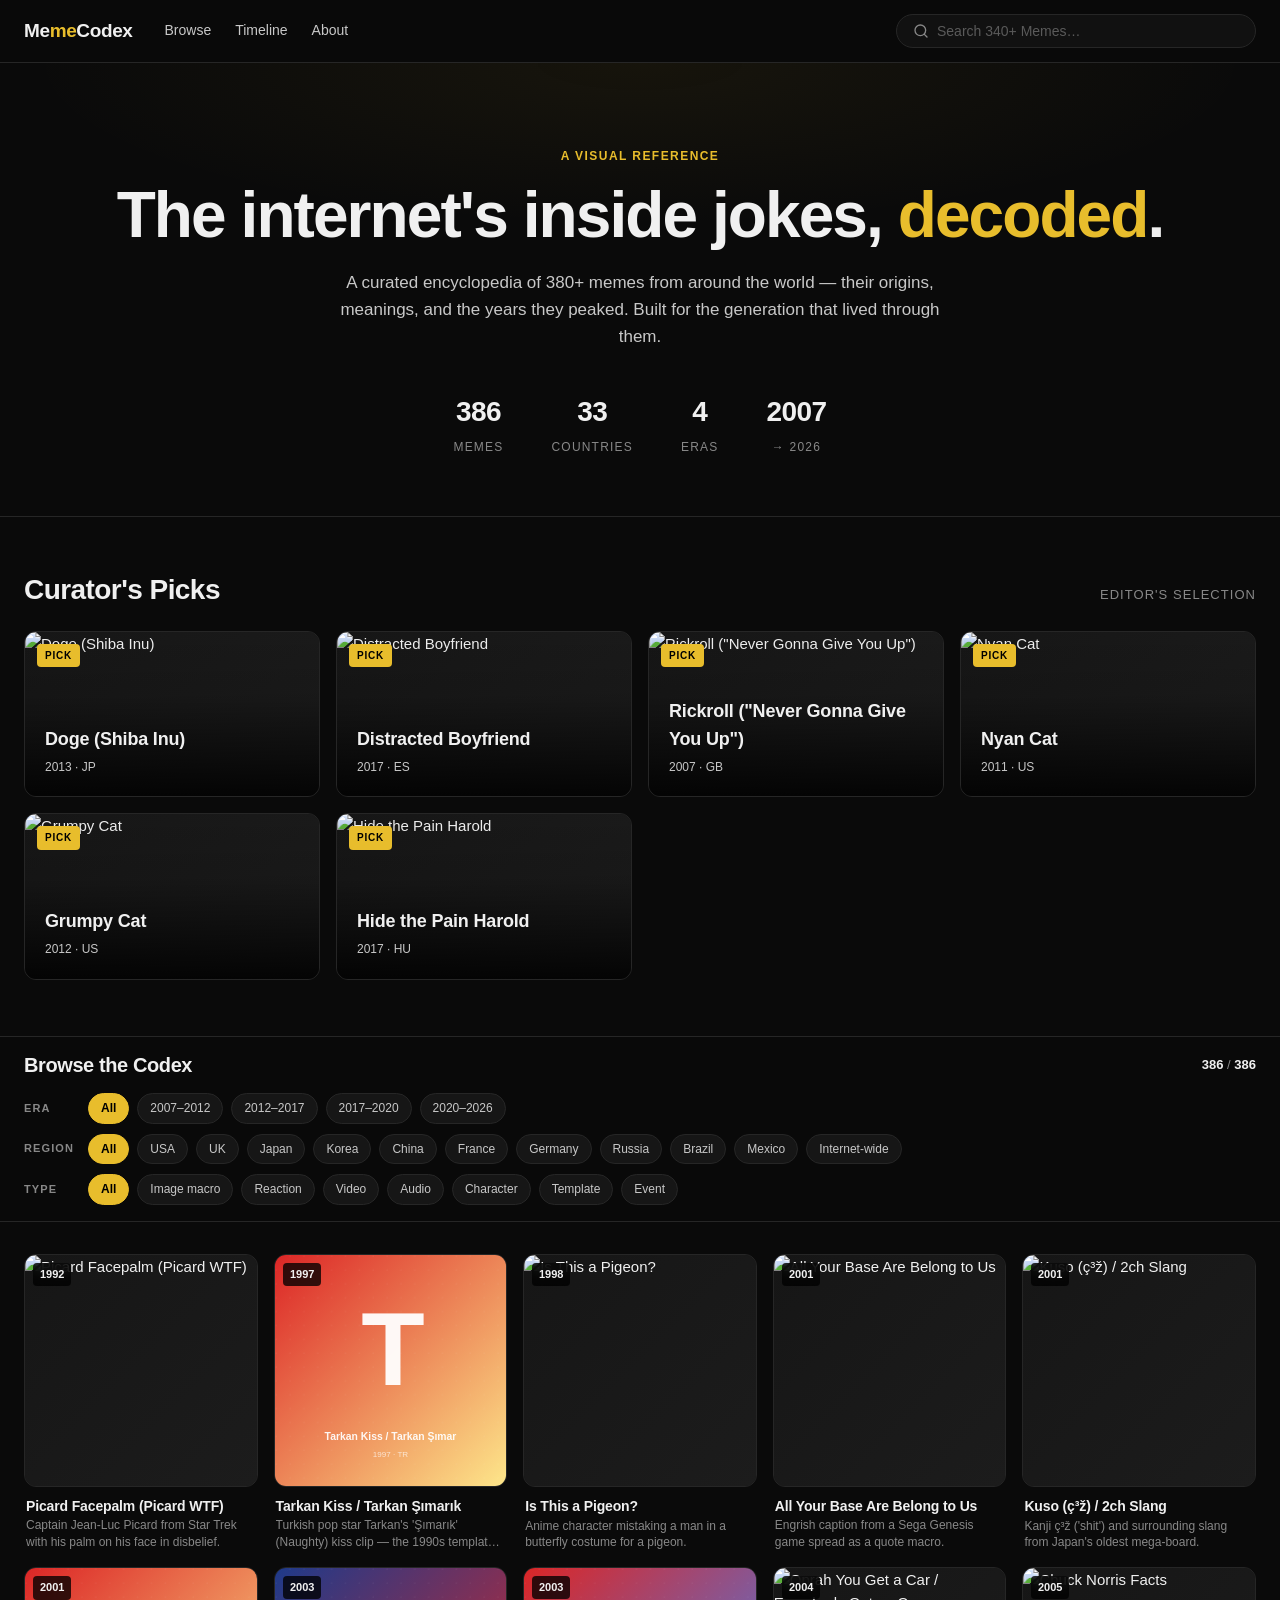
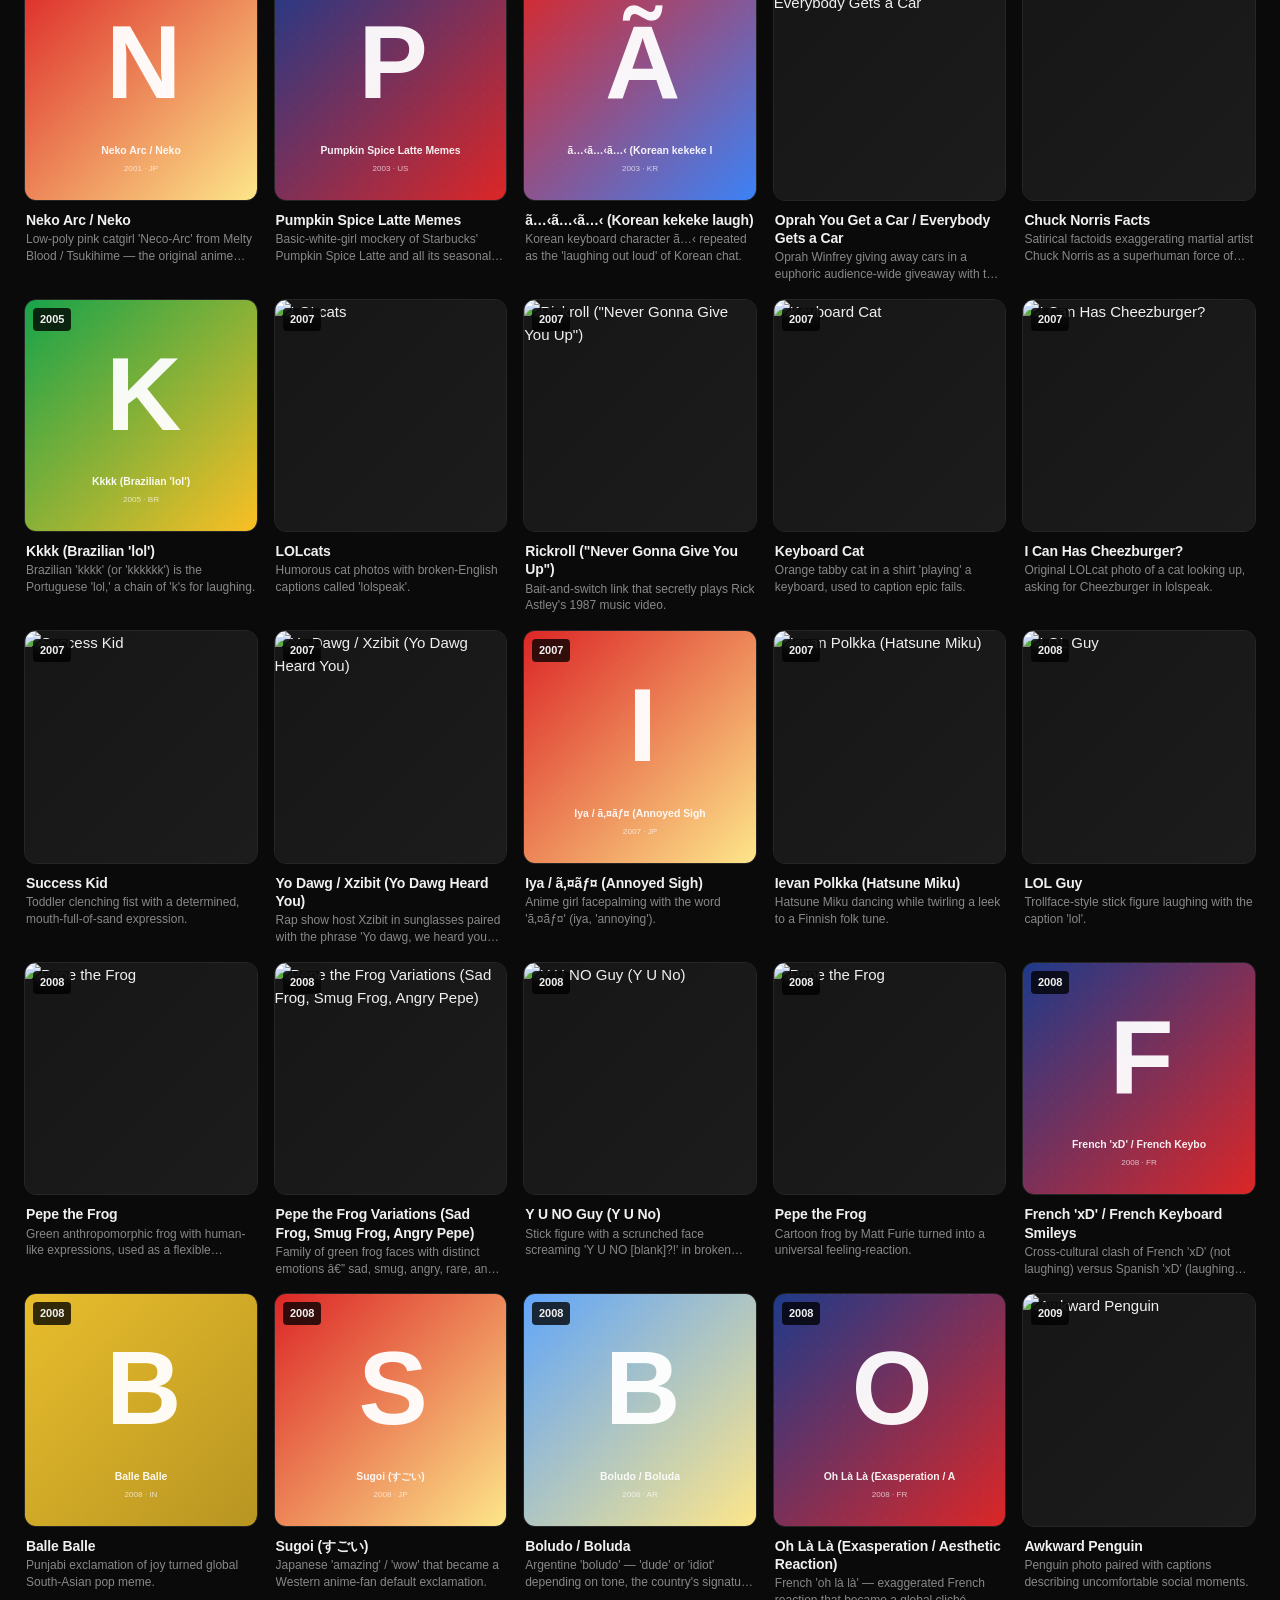
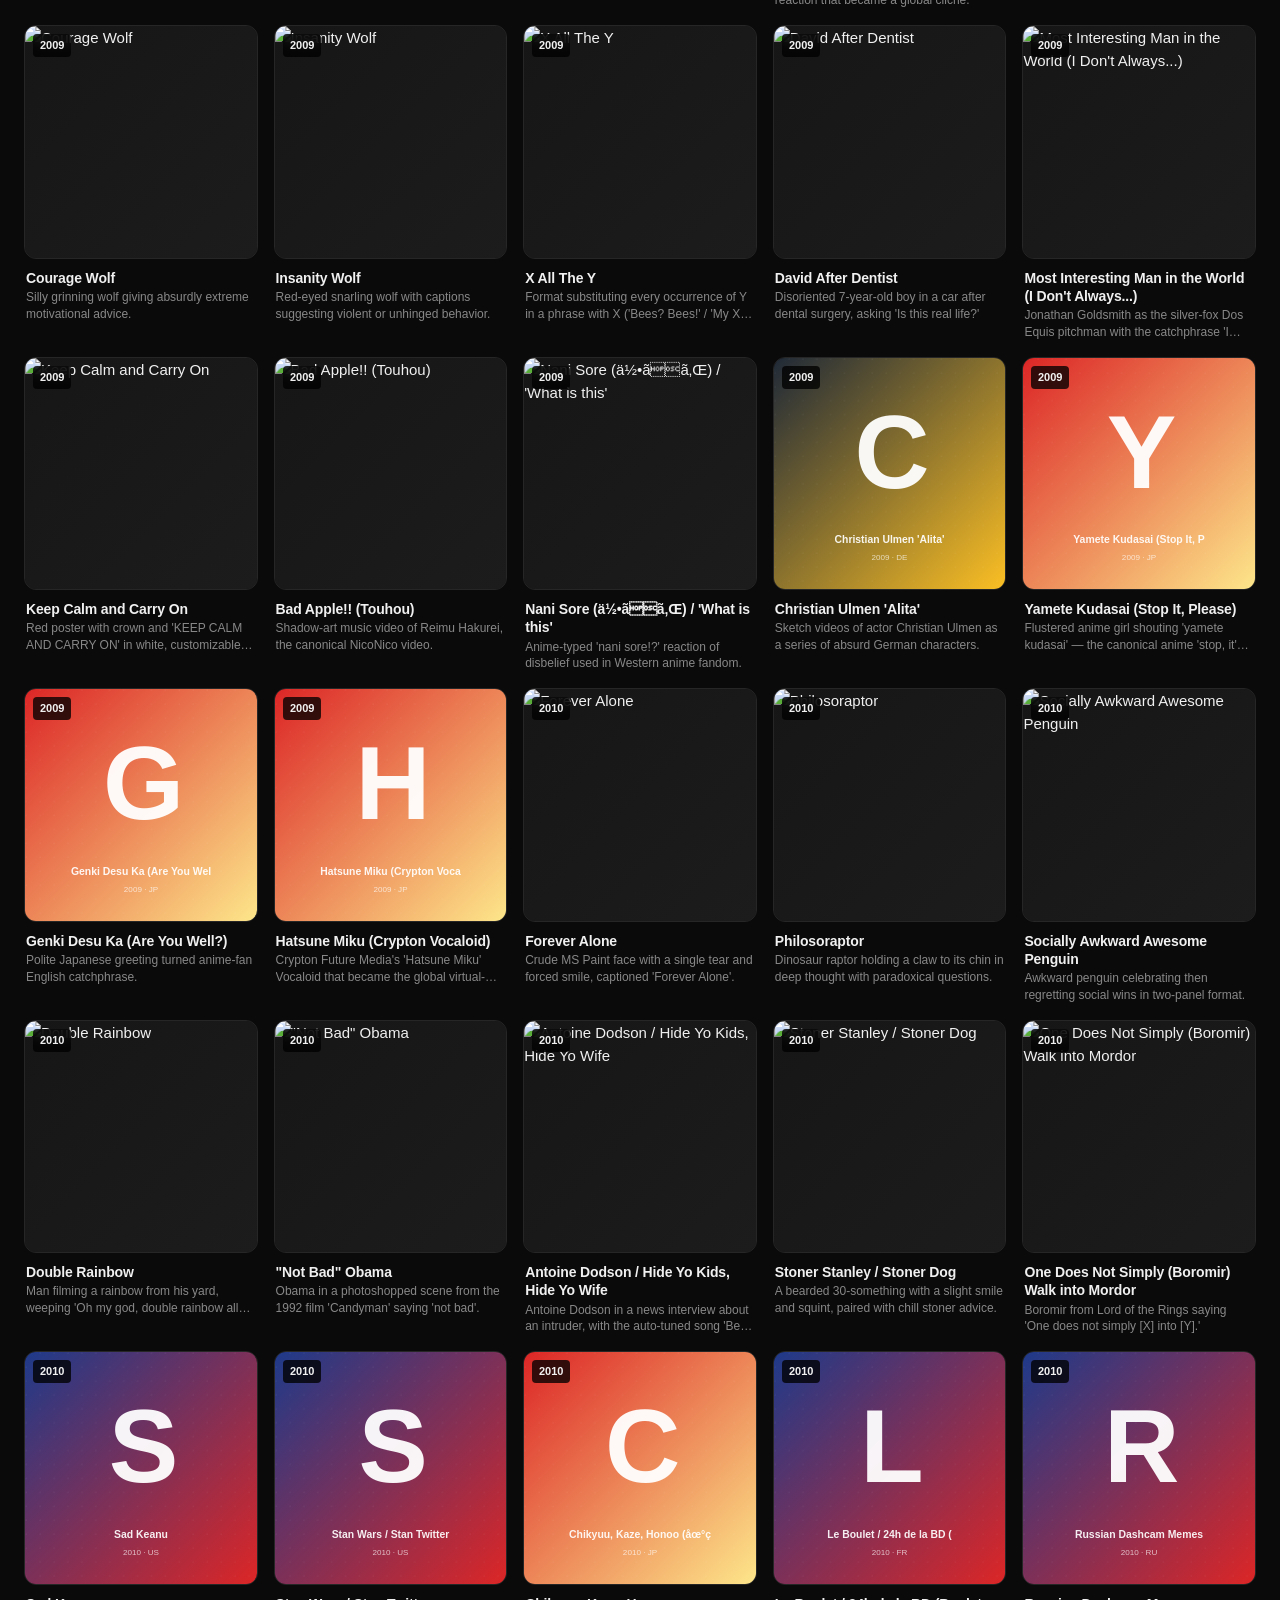
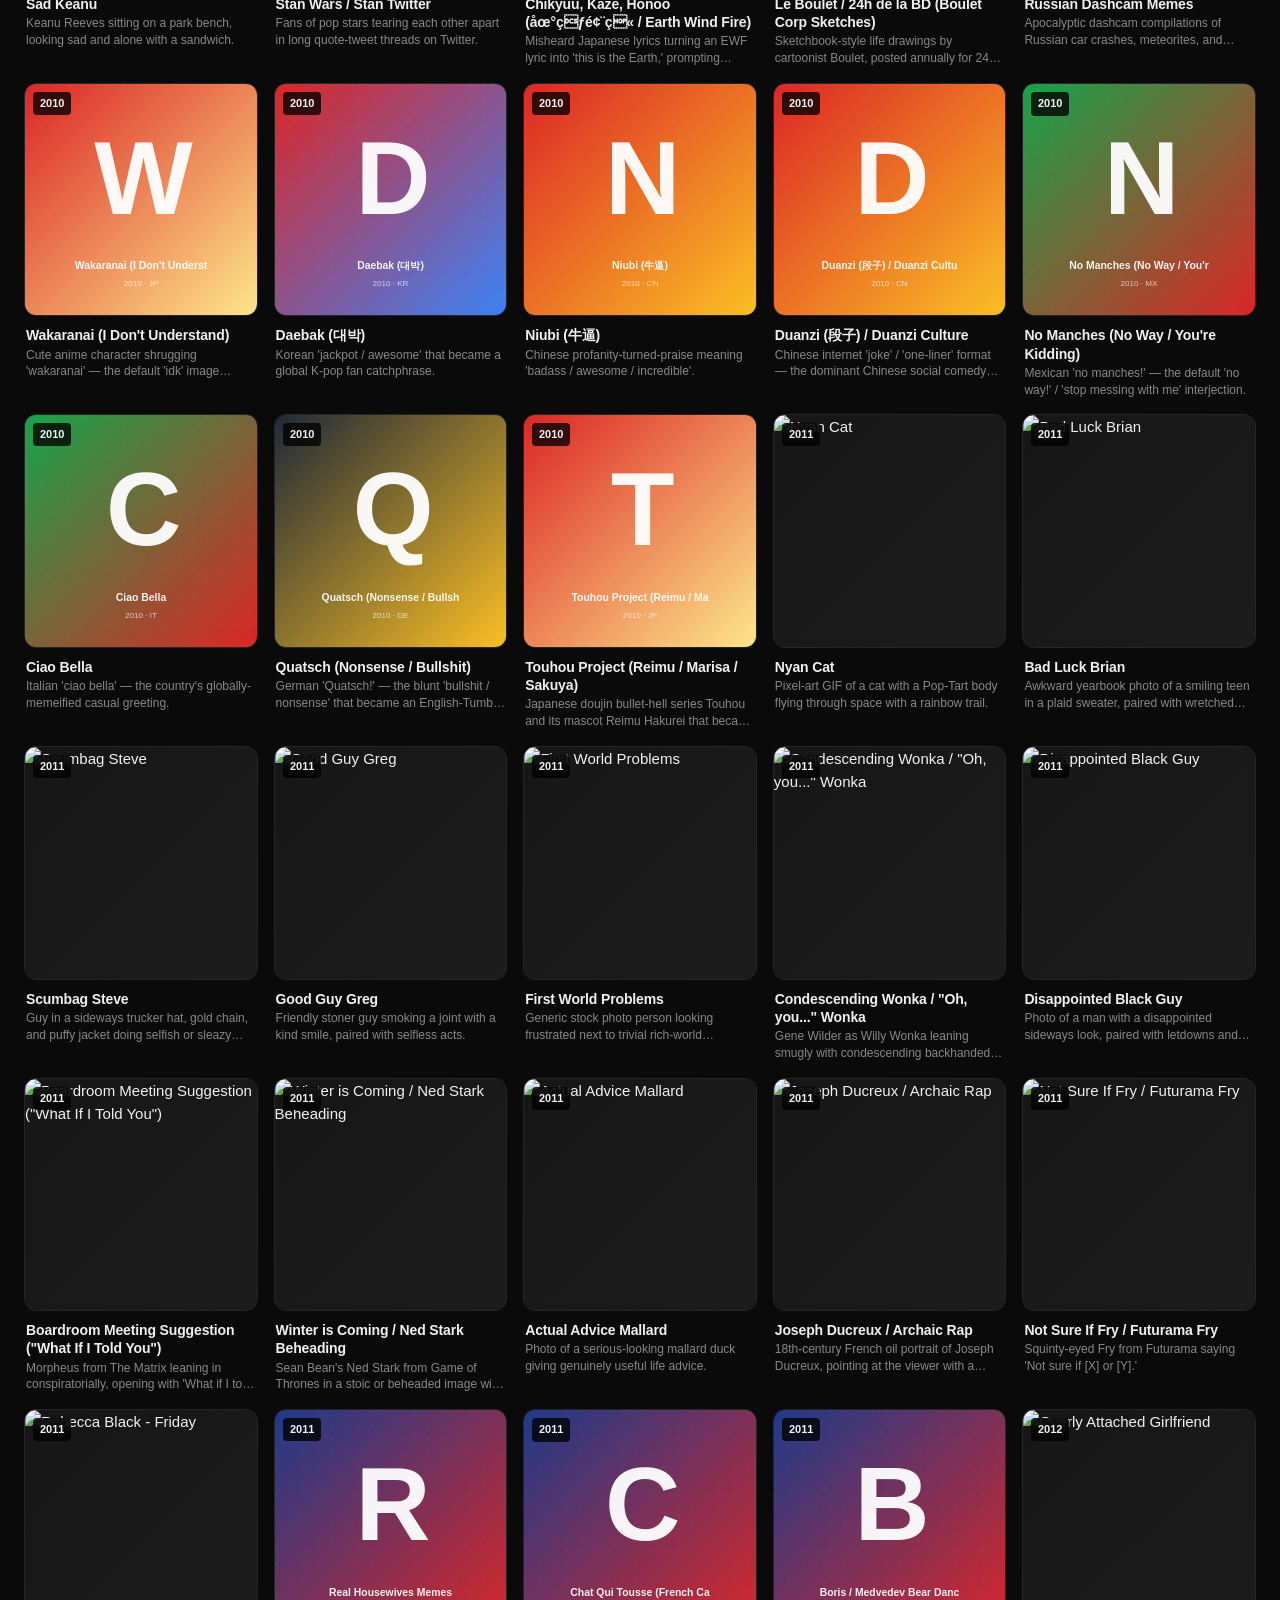
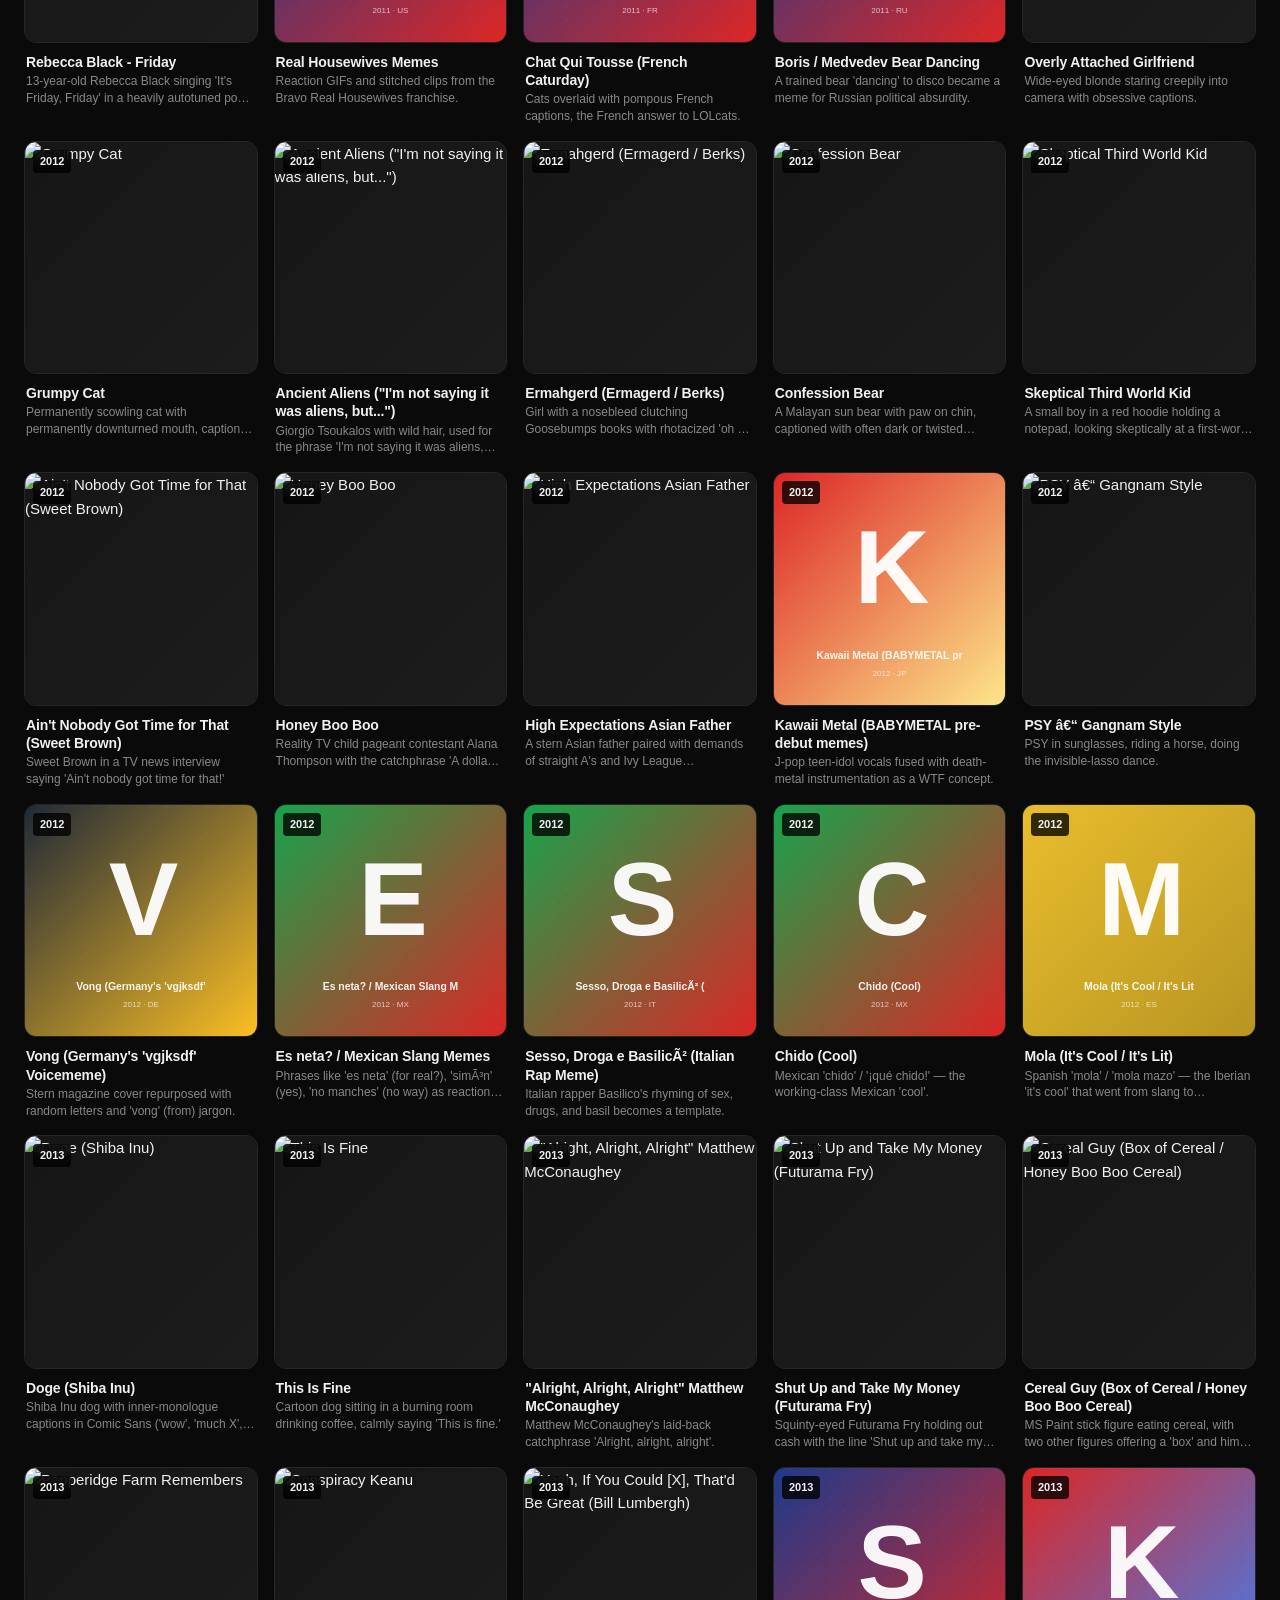
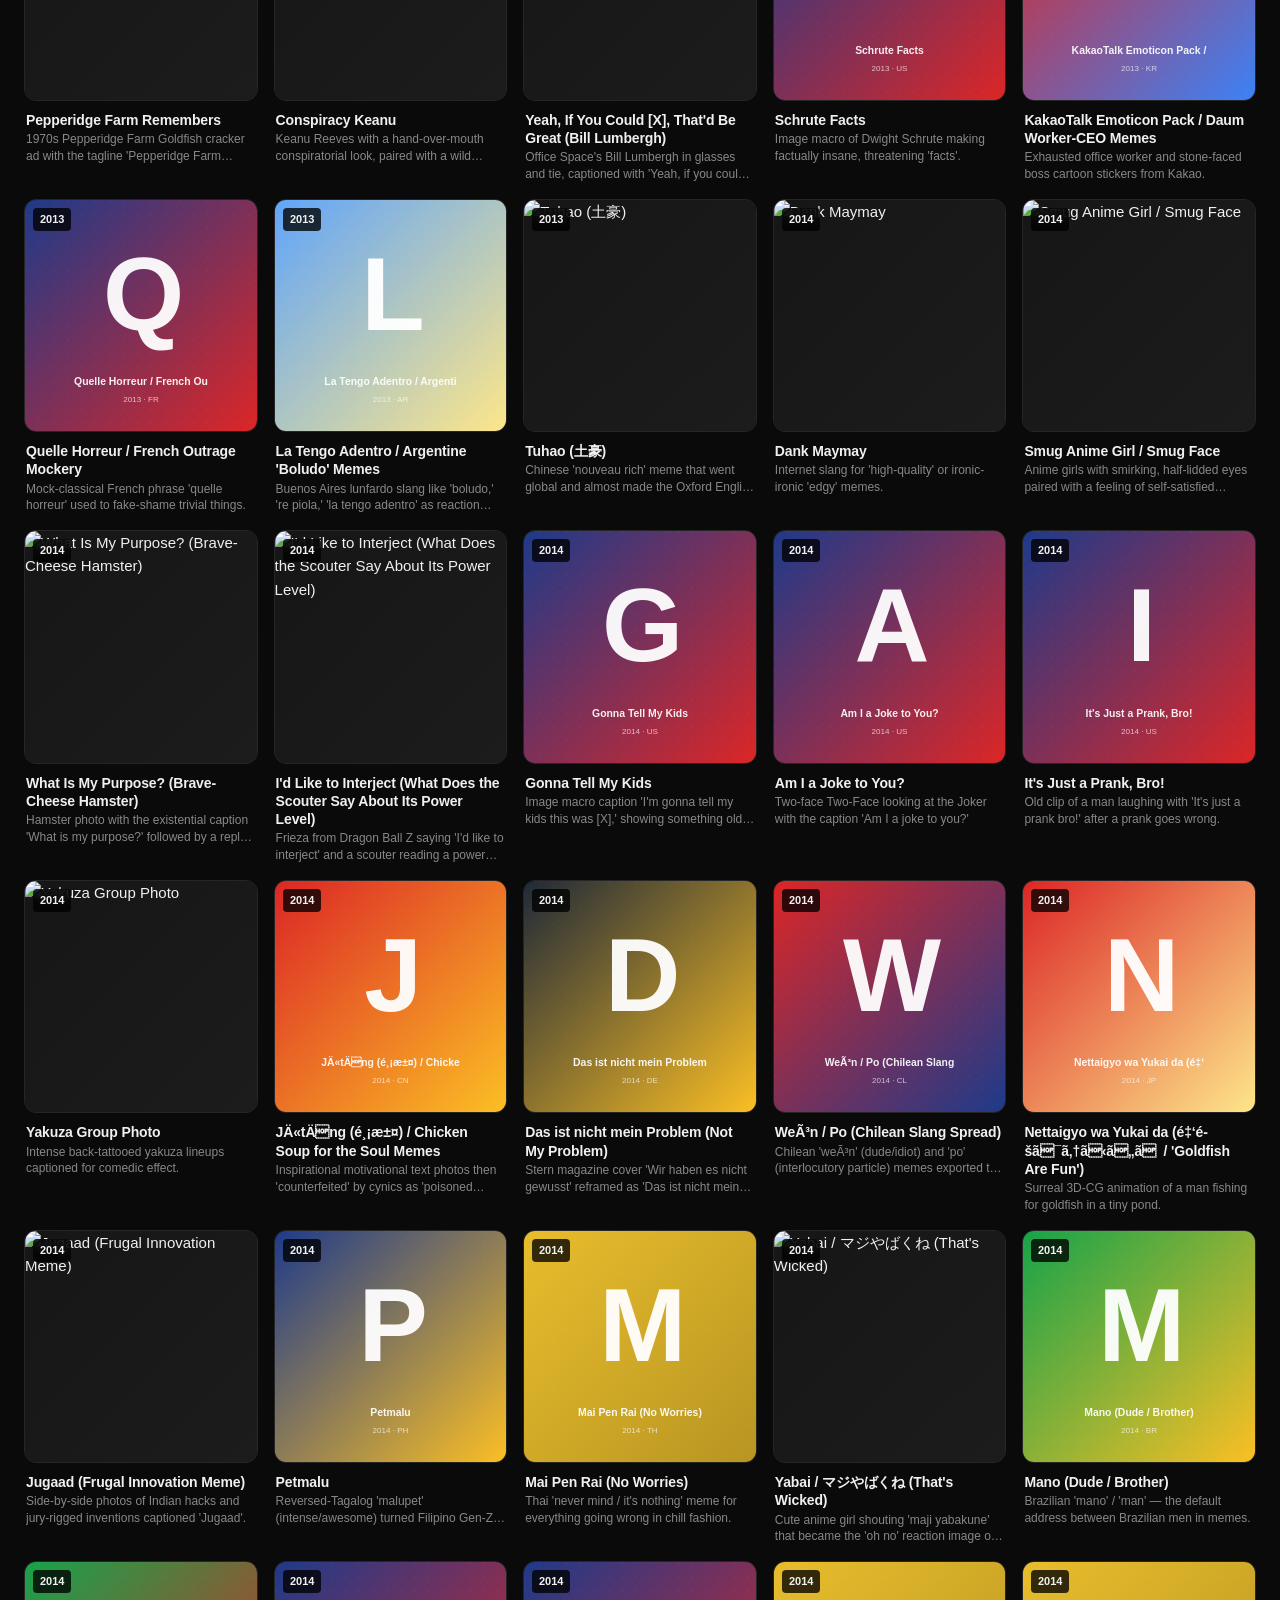
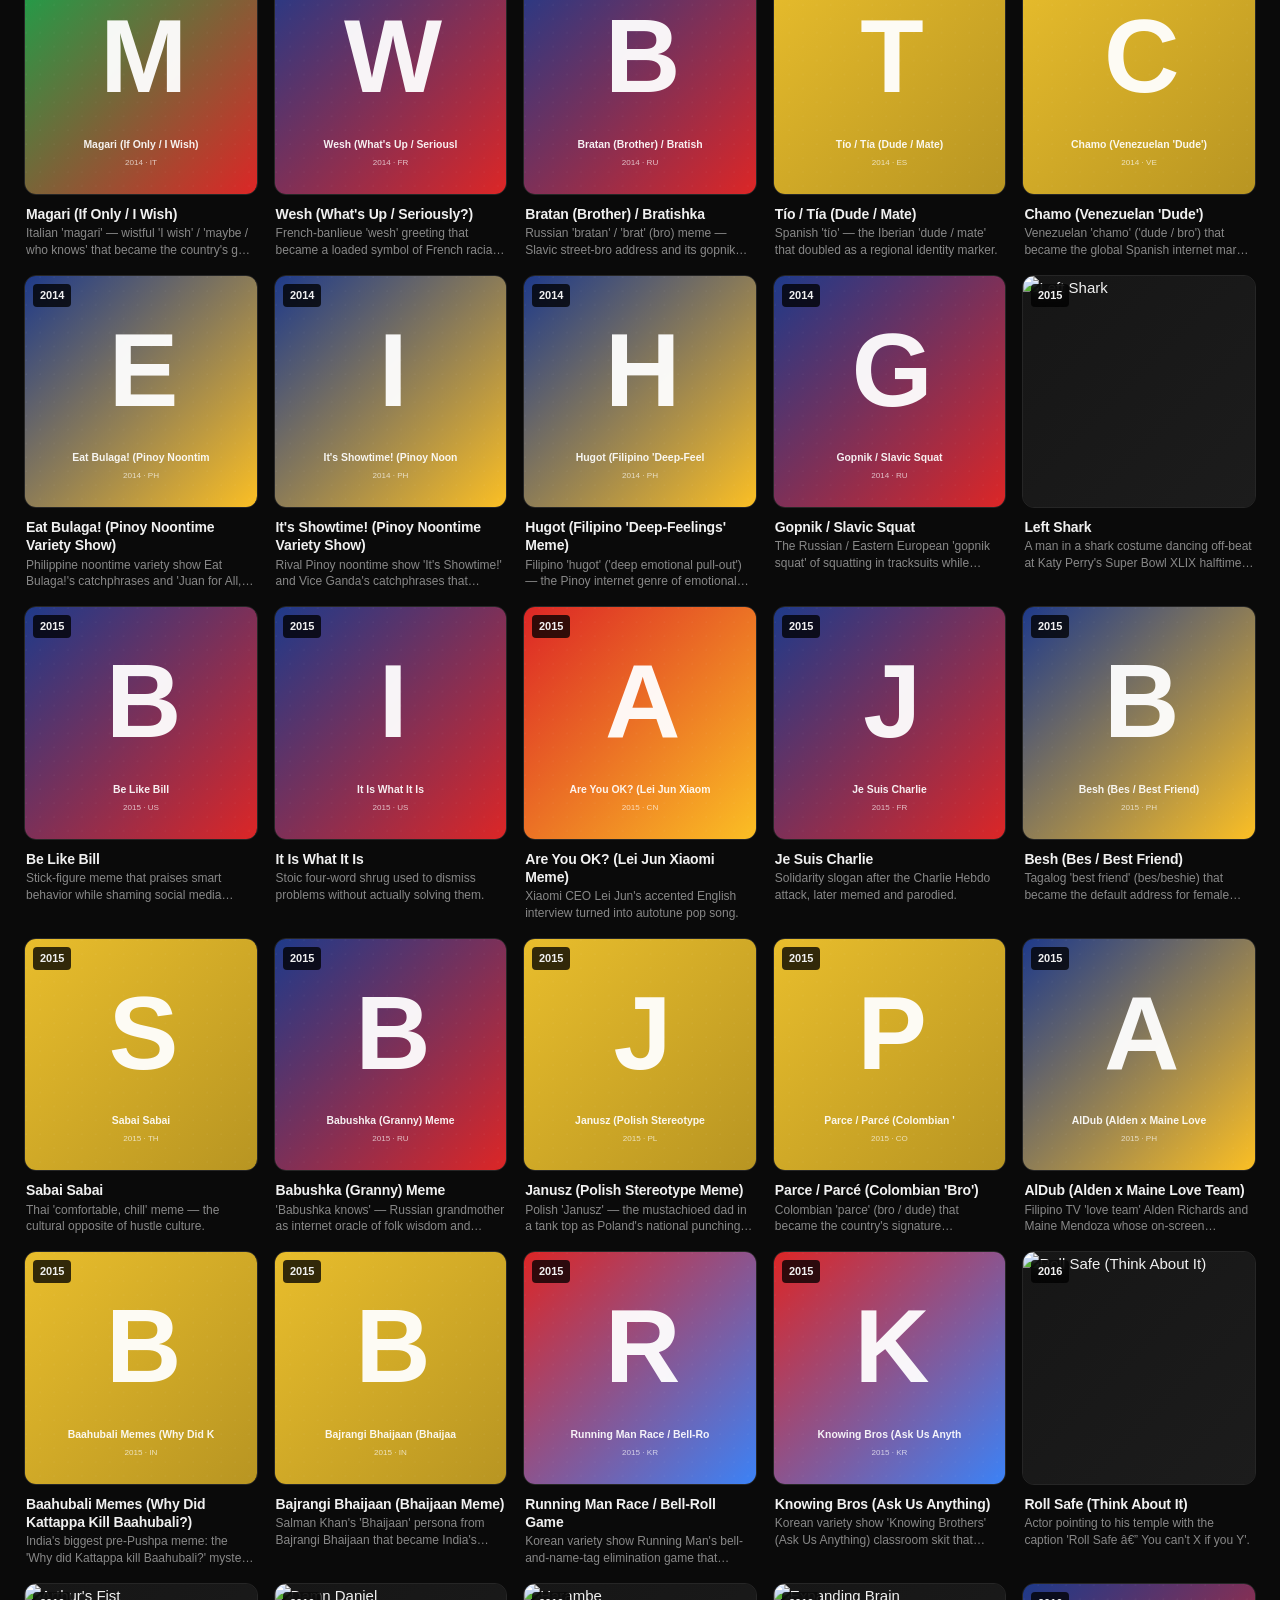
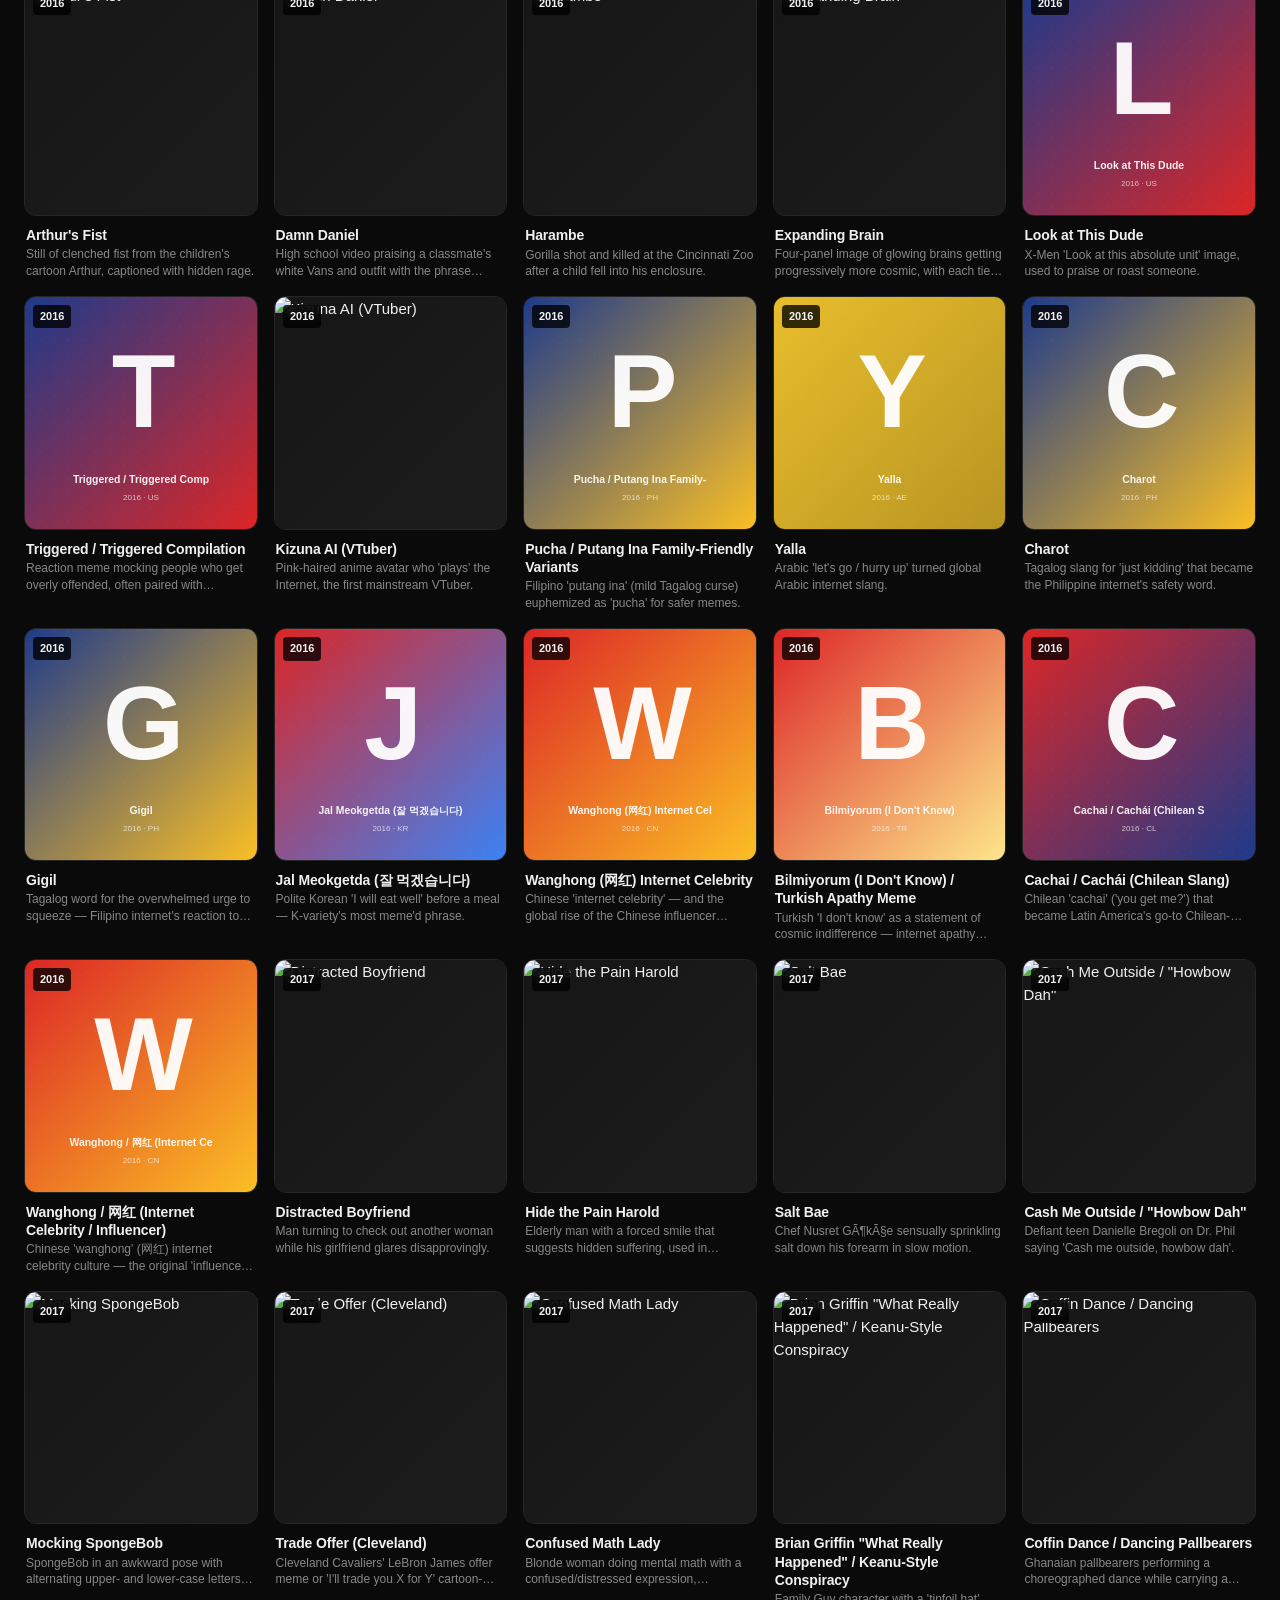
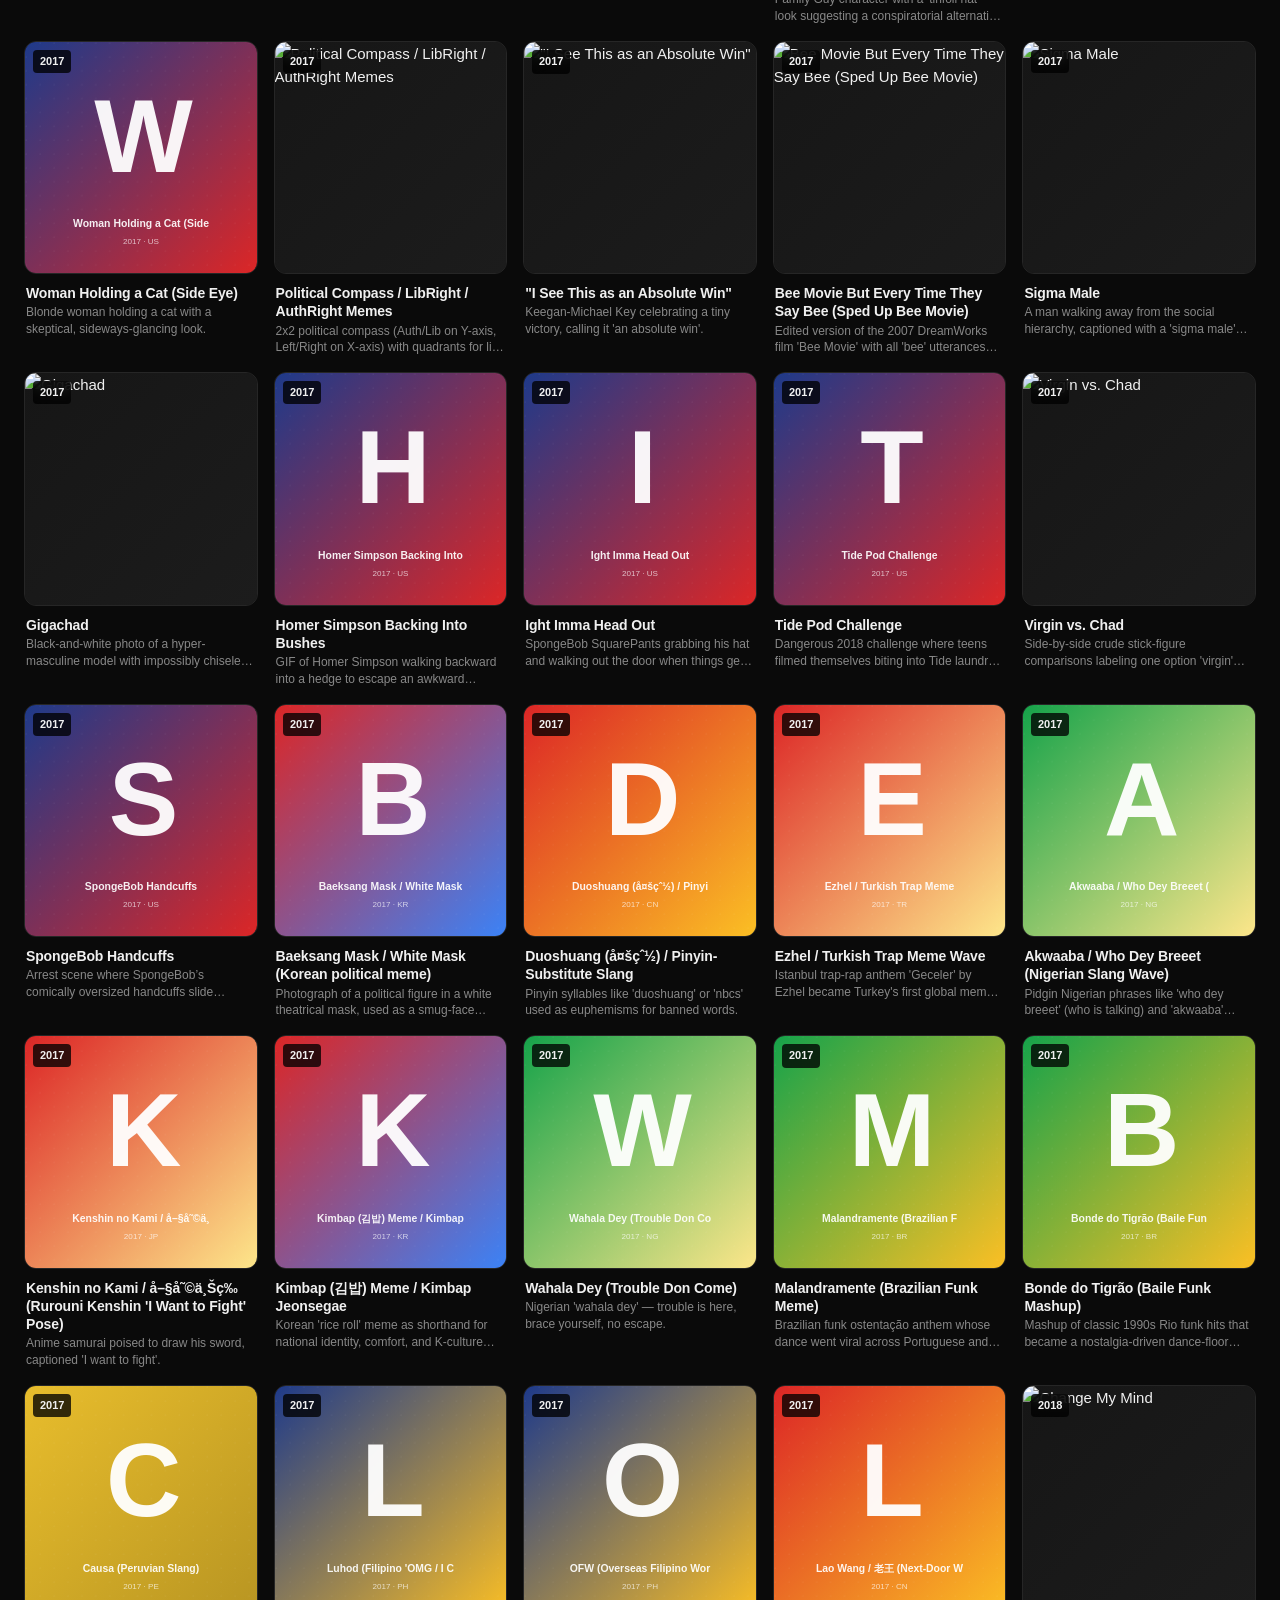
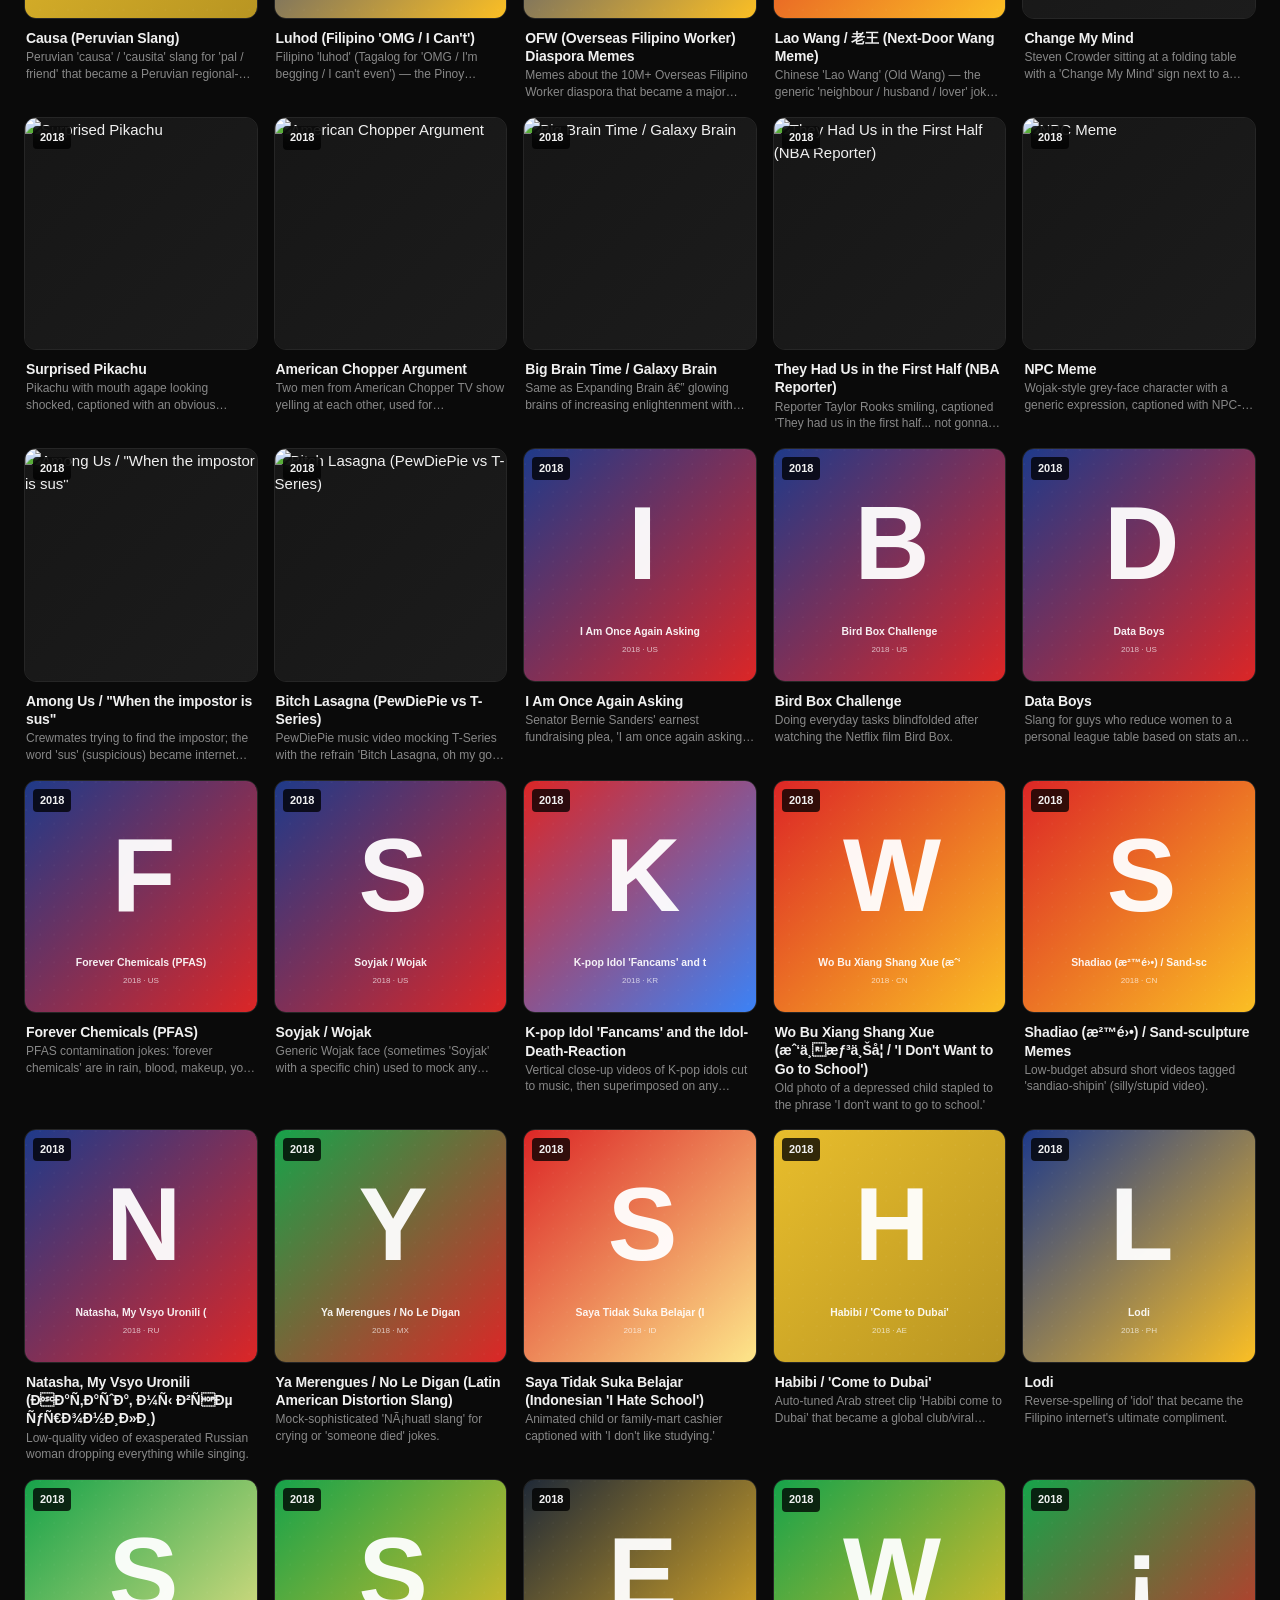
==== commit f6ea5dca: "chore(data): add 24 new memes (Quavo Hotel Lobby AI, Relax Pal, Malfoid, Son emoji copypasta, Polyes" ====
--- a/index.html
+++ b/index.html
@@ -4,7 +4,7 @@
   <meta charset="UTF-8">
   <meta name="viewport" content="width=device-width, initial-scale=1.0">
   <title>Meme Codex — Internet Meme Encyclopedia: 340+ Memes, Origins &amp; Meanings</title>
-  <meta name="description" content="Meme Codex is a visual encyclopedia of 340+ iconic internet memes from 2007 to 2026, covering origins, meanings, and cultural impact across the USA, UK, Japan, Korea, China, France, Germany, Russia, the Philippines, India, Thailand, and Latin America. Built for the millennial generation.">
+  <meta name="description" content="Meme Codex is a visual encyclopedia of 380+ iconic internet memes from 2007 to 2026, covering origins, meanings, and cultural impact across the USA, UK, Japan, Korea, China, France, Germany, Russia, the Philippines, India, Thailand, and Latin America. Built for the millennial generation.">
   <meta name="keywords" content="meme encyclopedia, internet meme history, list of memes, viral memes, what is a meme, meme origin, Doge, Pepe, Distracted Boyfriend, Rickroll, Hawk Tuah, Six Seven, Demure, Moo Deng, meme timeline, Gen Z memes, brainrot memes, Italian Brainrot, Skibidi Toilet, famous memes 2024, famous memes 2025, meme dictionary">
   <meta name="author" content="Meme Codex">
   <meta name="robots" content="index, follow, max-image-preview:large">
@@ -16,7 +16,7 @@
   <meta property="og:type" content="website">
   <meta property="og:site_name" content="Meme Codex">
   <meta property="og:title" content="Meme Codex — A Visual Encyclopedia of Internet Memes">
-  <meta property="og:description" content="340+ iconic internet memes from around the world, with origins, meanings, and a timeline from 2007 to 2026.">
+  <meta property="og:description" content="380+ iconic internet memes from around the world, with origins, meanings, and a timeline from 2007 to 2026.">
   <meta property="og:url" content="https://getquickfire.com/">
   <meta property="og:image" content="https://getquickfire.com/og-image.svg">
   <meta property="og:image:width" content="1200">
@@ -26,7 +26,7 @@
   <!-- Twitter Card -->
   <meta name="twitter:card" content="summary_large_image">
   <meta name="twitter:title" content="Meme Codex — A Visual Encyclopedia of Internet Memes">
-  <meta name="twitter:description" content="340+ iconic internet memes from around the world. Origins, meanings, timeline.">
+  <meta name="twitter:description" content="380+ iconic internet memes from around the world. Origins, meanings, timeline.">
   <meta name="twitter:image" content="https://getquickfire.com/og-image.svg">
 
   <!-- JSON-LD Schema: WebSite (sitelinks search box) -->
@@ -37,7 +37,7 @@
     "name": "Meme Codex",
     "alternateName": "Meme Codex — A Visual Encyclopedia of Internet Memes",
     "url": "https://getquickfire.com/",
-    "description": "A visual encyclopedia of 340+ iconic internet memes from around the world, with origins, meanings, and a timeline from 2007 to 2026.",
+    "description": "A visual encyclopedia of 380+ iconic internet memes from around the world, with origins, meanings, and a timeline from 2007 to 2026.",
     "inLanguage": "en",
     "publisher": {
       "@type": "Organization",
@@ -222,7 +222,7 @@
   <div class="hero-inner">
     <span class="eyebrow">A visual reference</span>
     <h1 class="hero-title">The internet's inside jokes, <span class="accent">decoded</span>.</h1>
-    <p class="hero-sub">A curated encyclopedia of 340+ memes from around the world — their origins, meanings, and the years they peaked. Built for the generation that lived through them.</p>
+    <p class="hero-sub">A curated encyclopedia of 380+ memes from around the world — their origins, meanings, and the years they peaked. Built for the generation that lived through them.</p>
     <div class="hero-stats" id="heroStats">
       <div class="stat"><span class="stat-num" id="statTotal">—</span><span class="stat-label">memes</span></div>
       <div class="stat"><span class="stat-num" id="statCountries">—</span><span class="stat-label">countries</span></div>
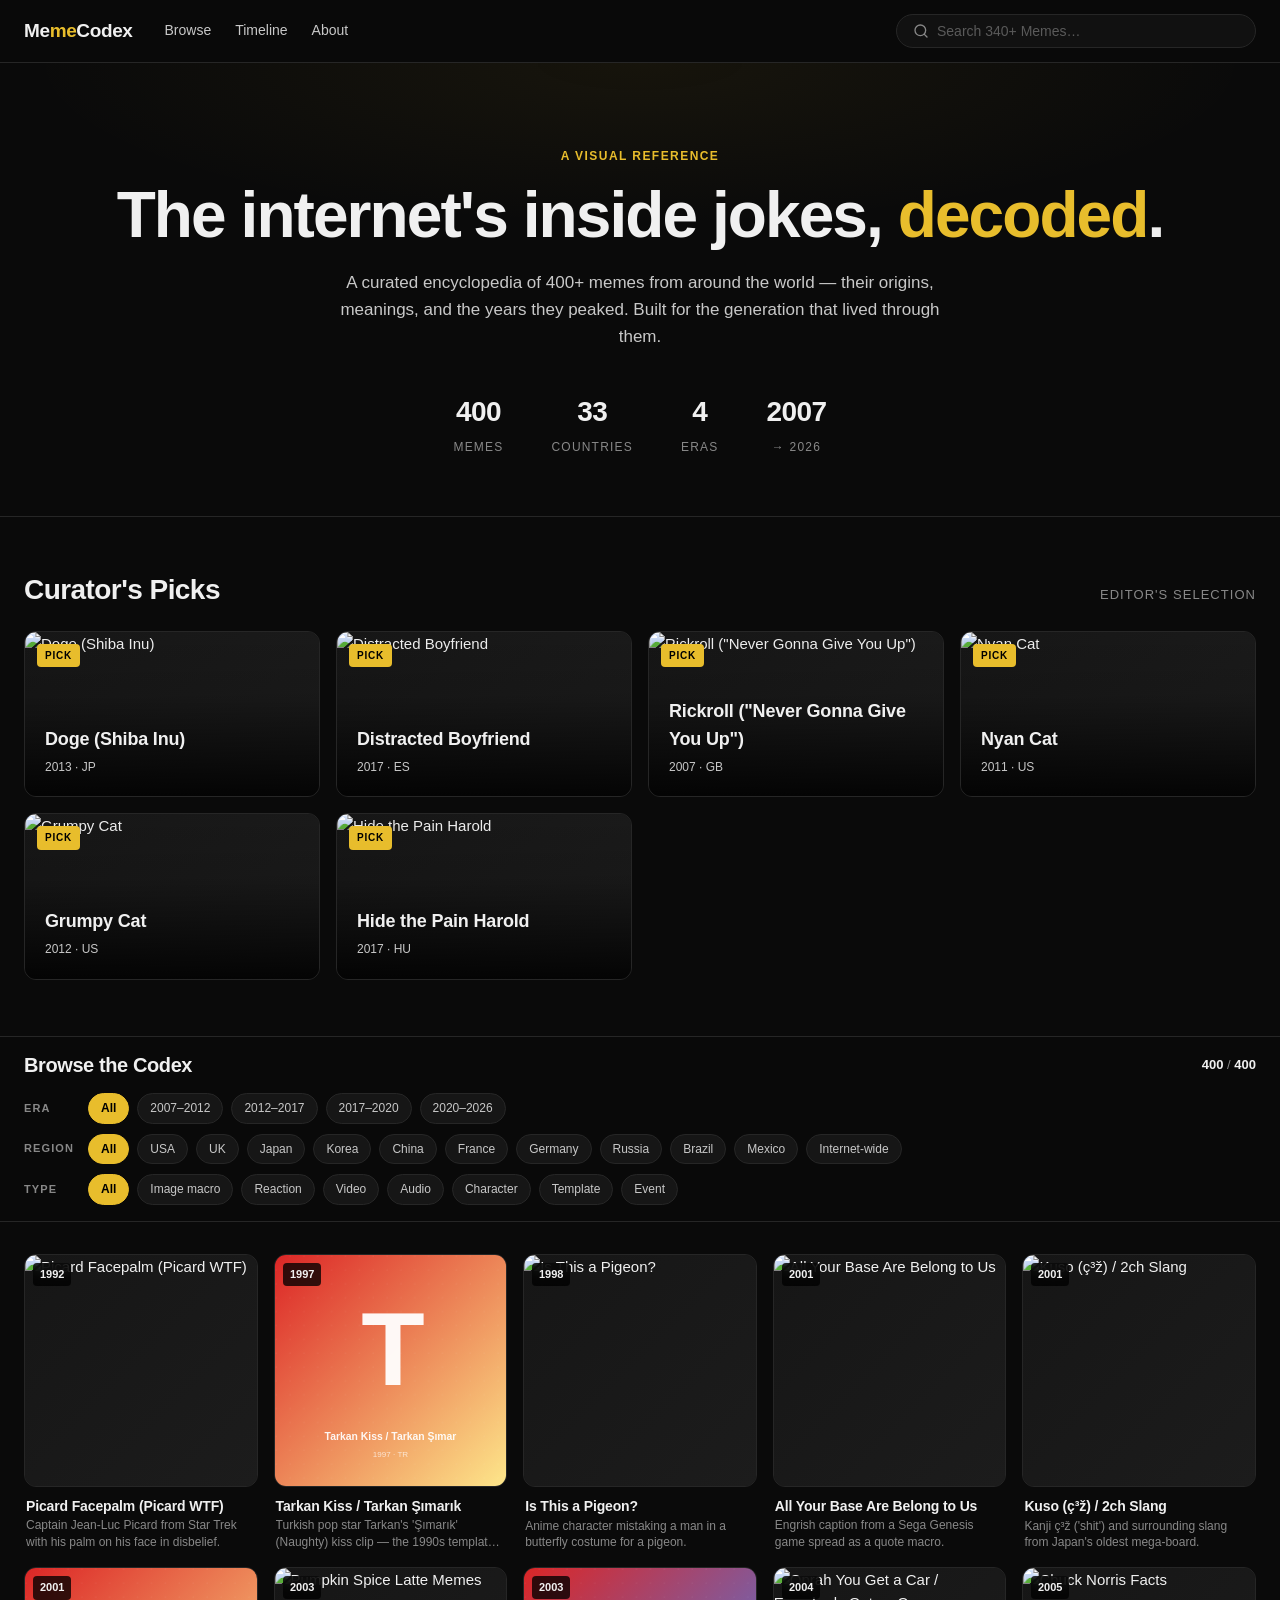
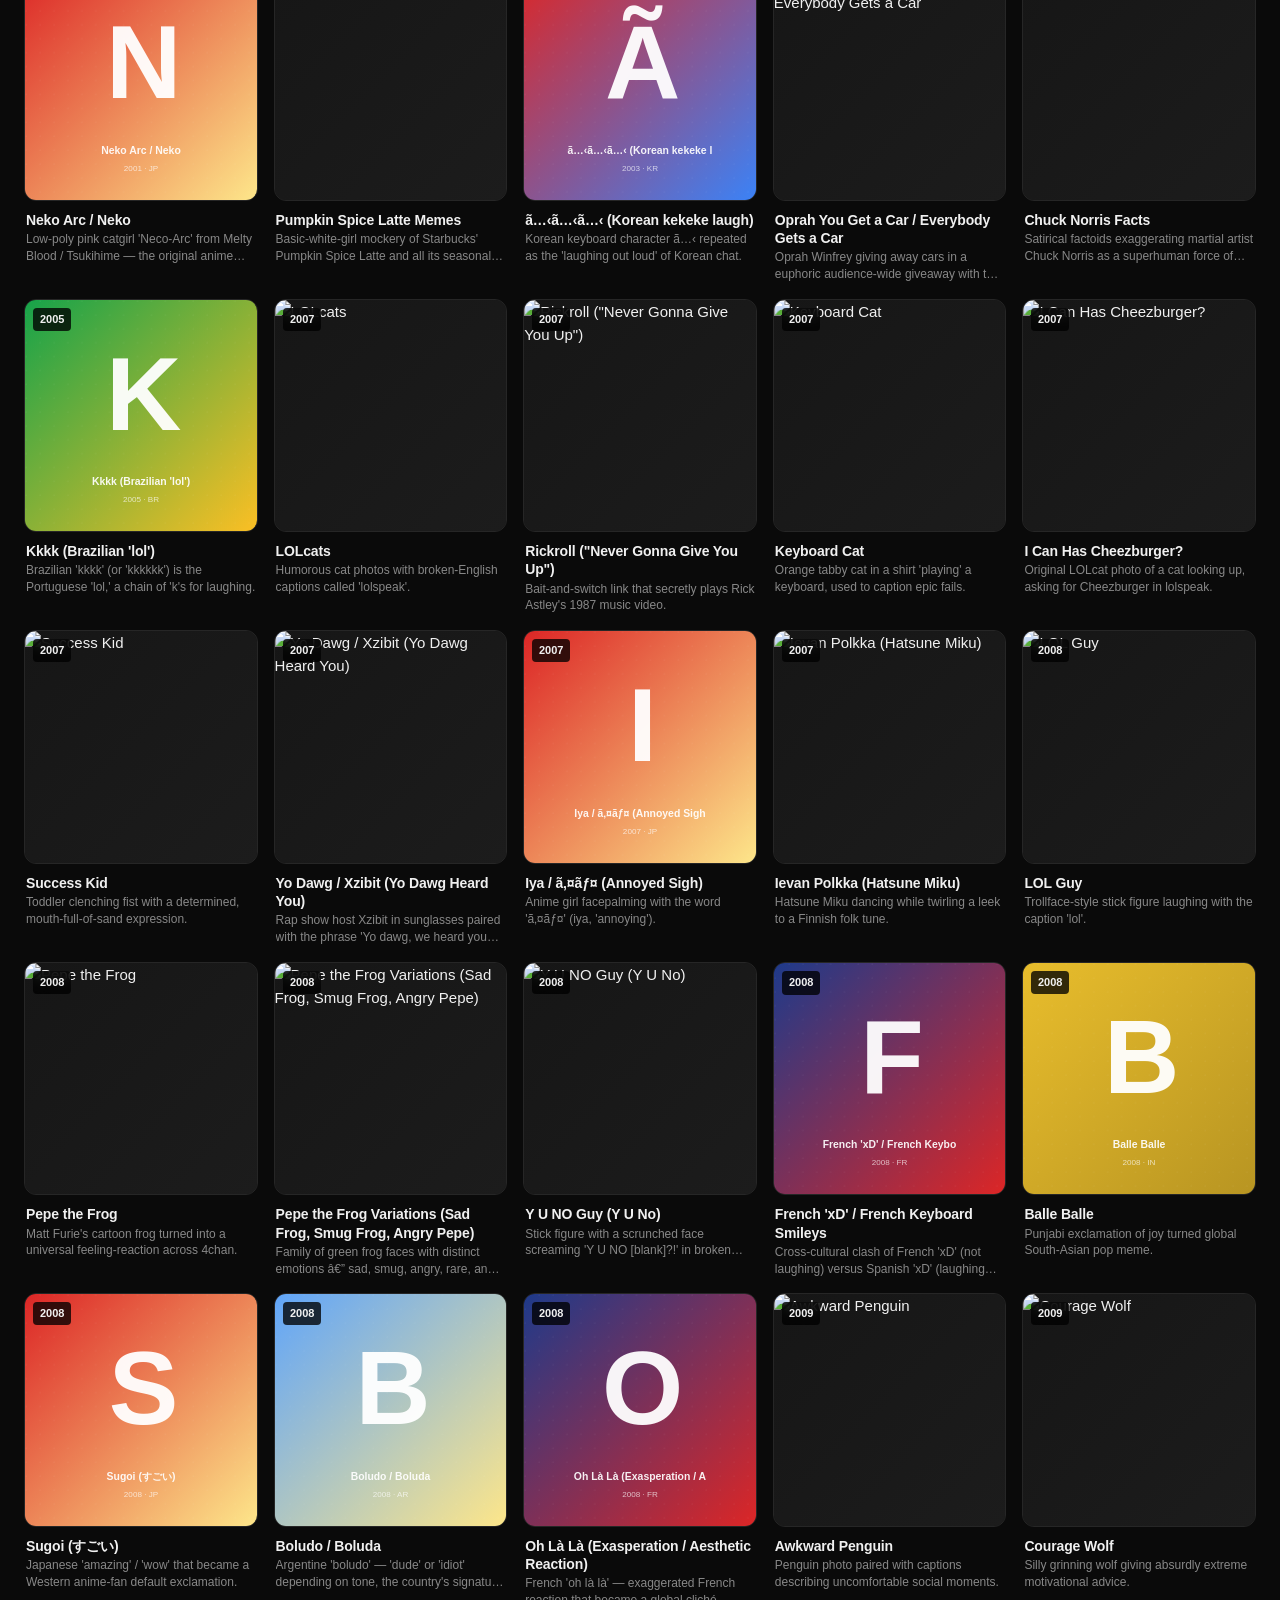
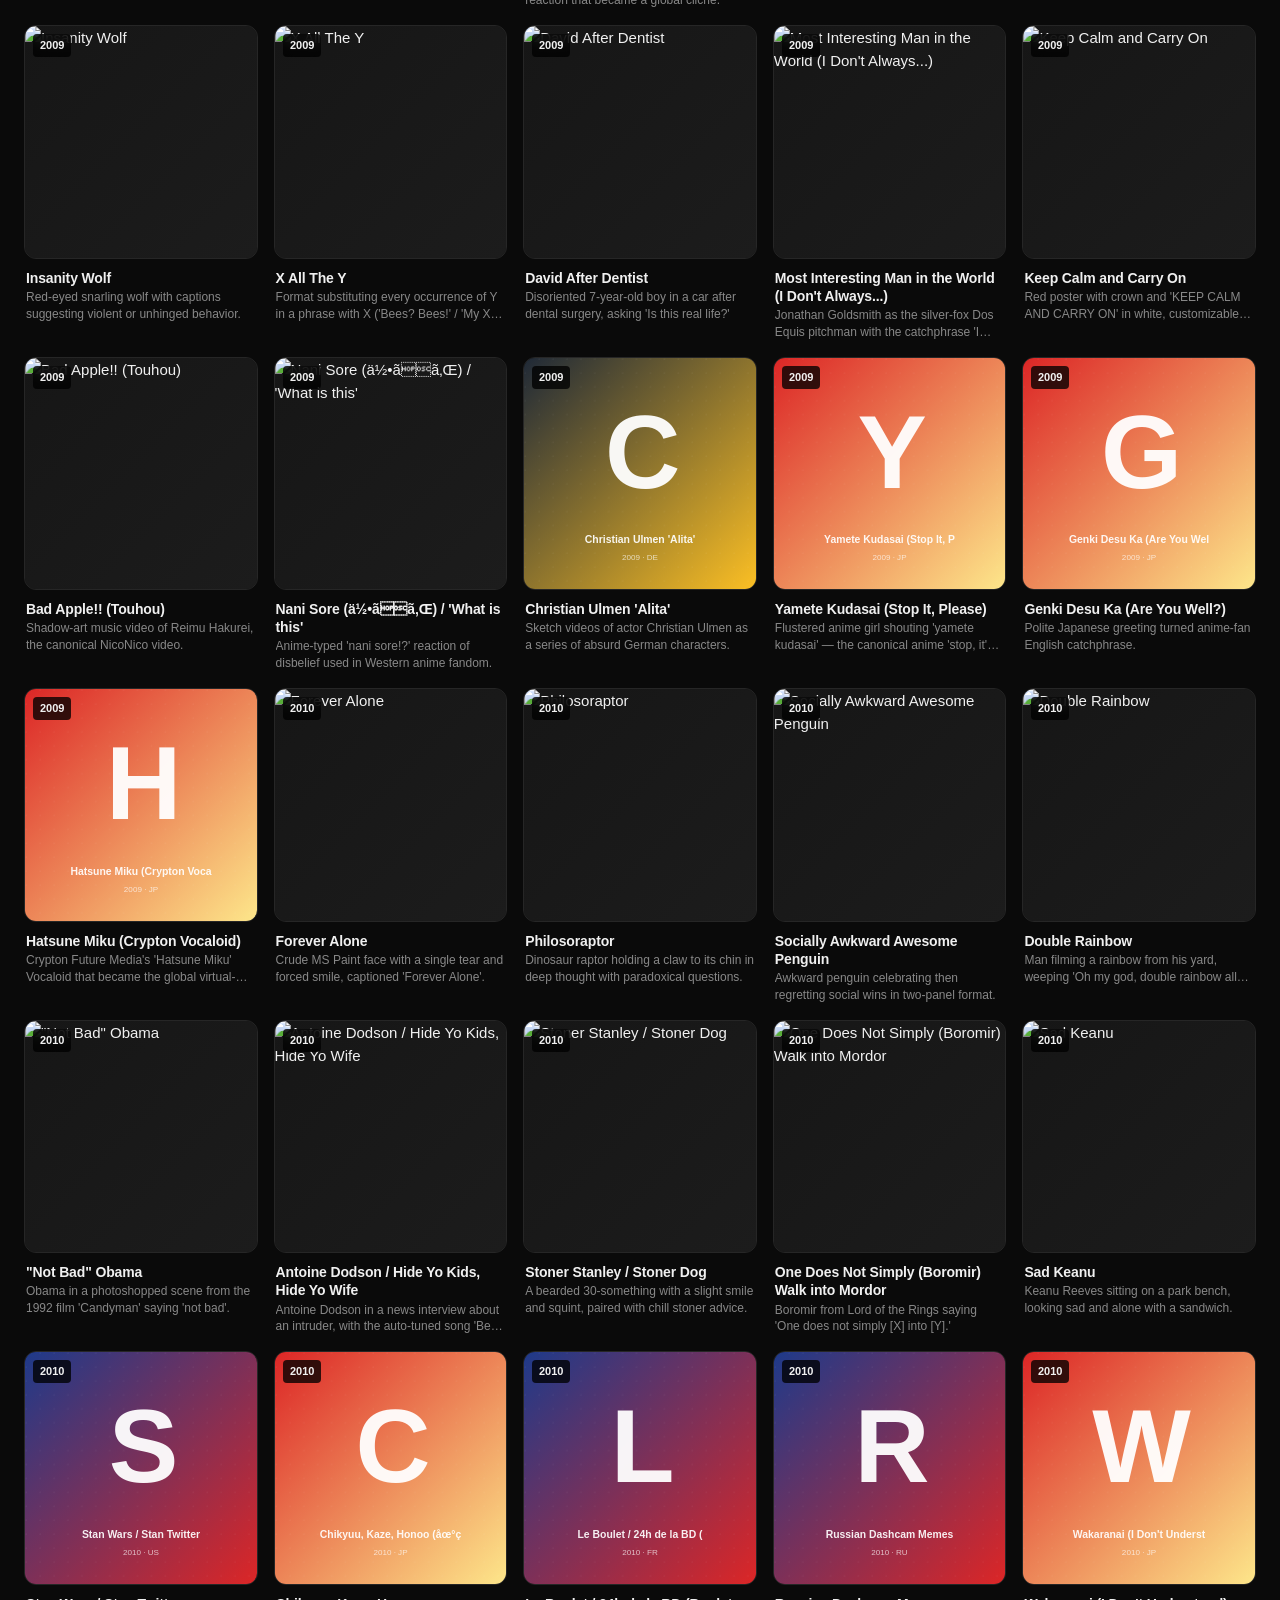
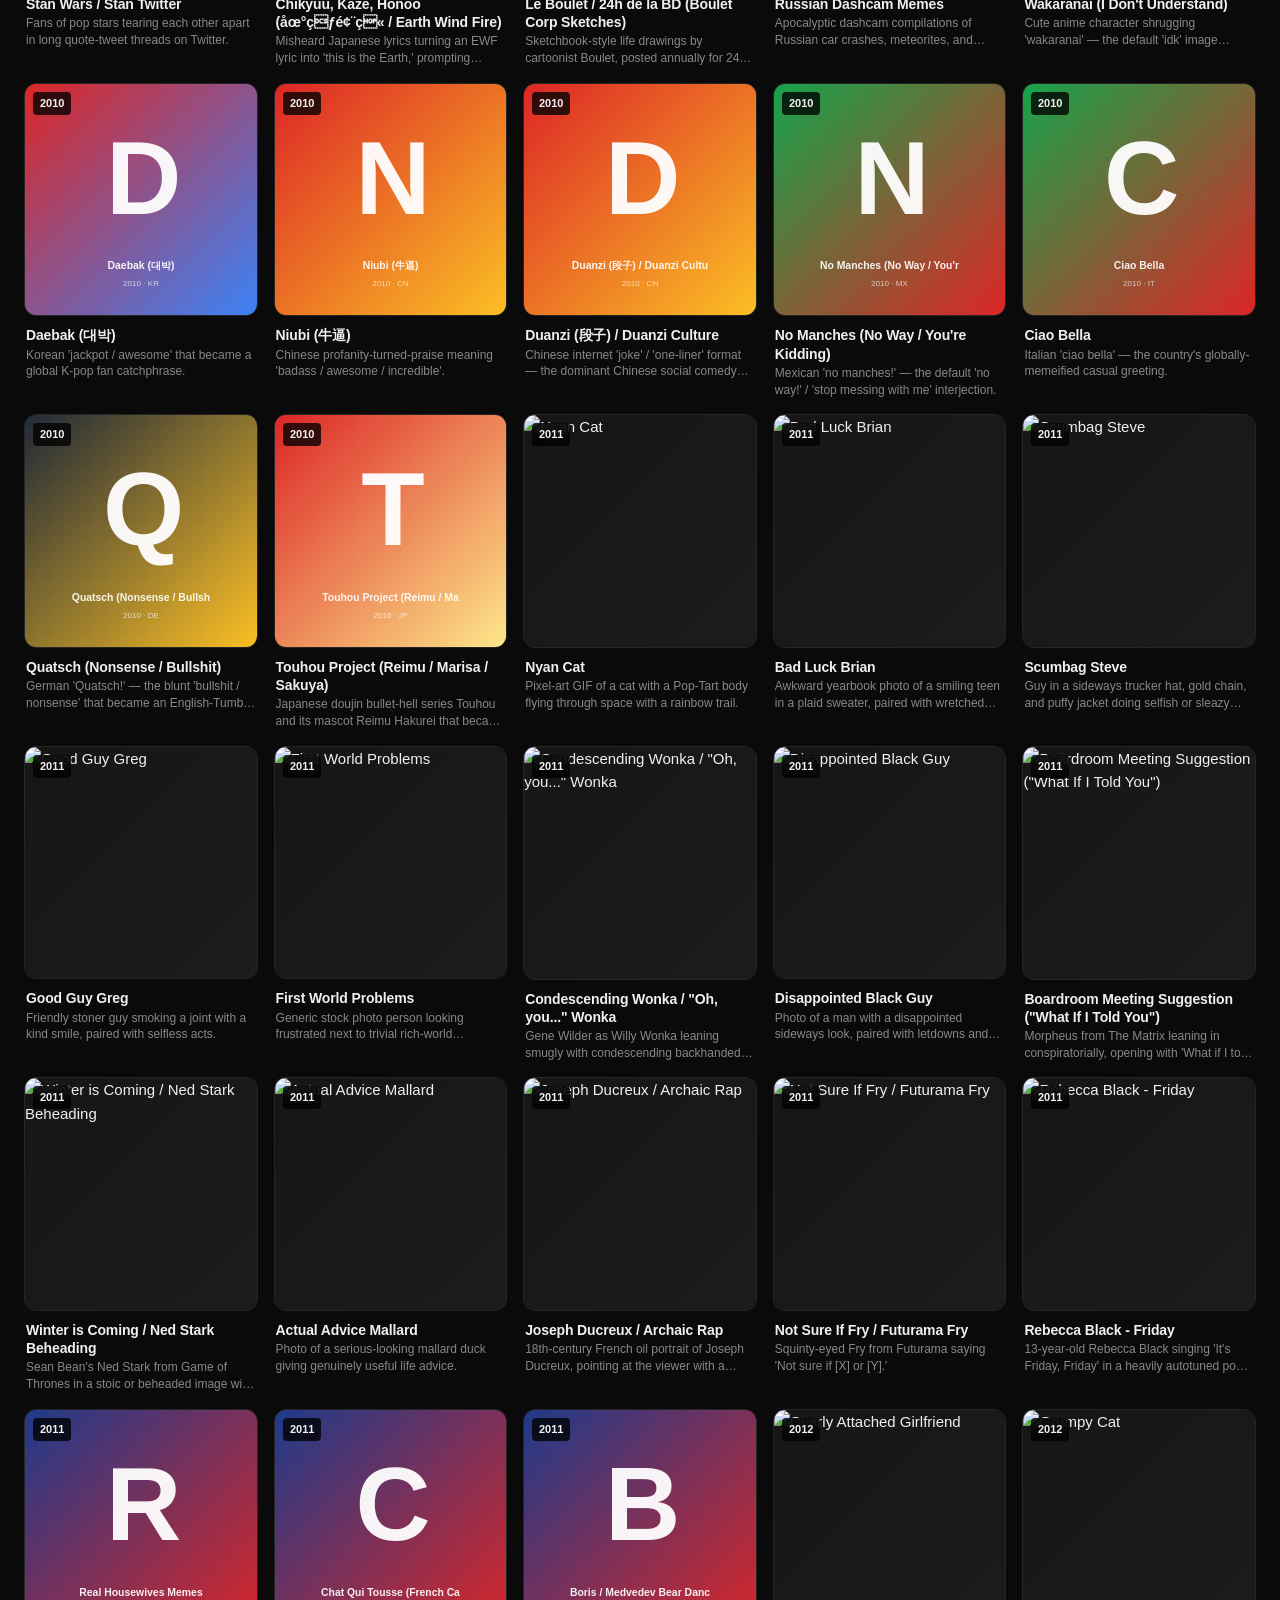
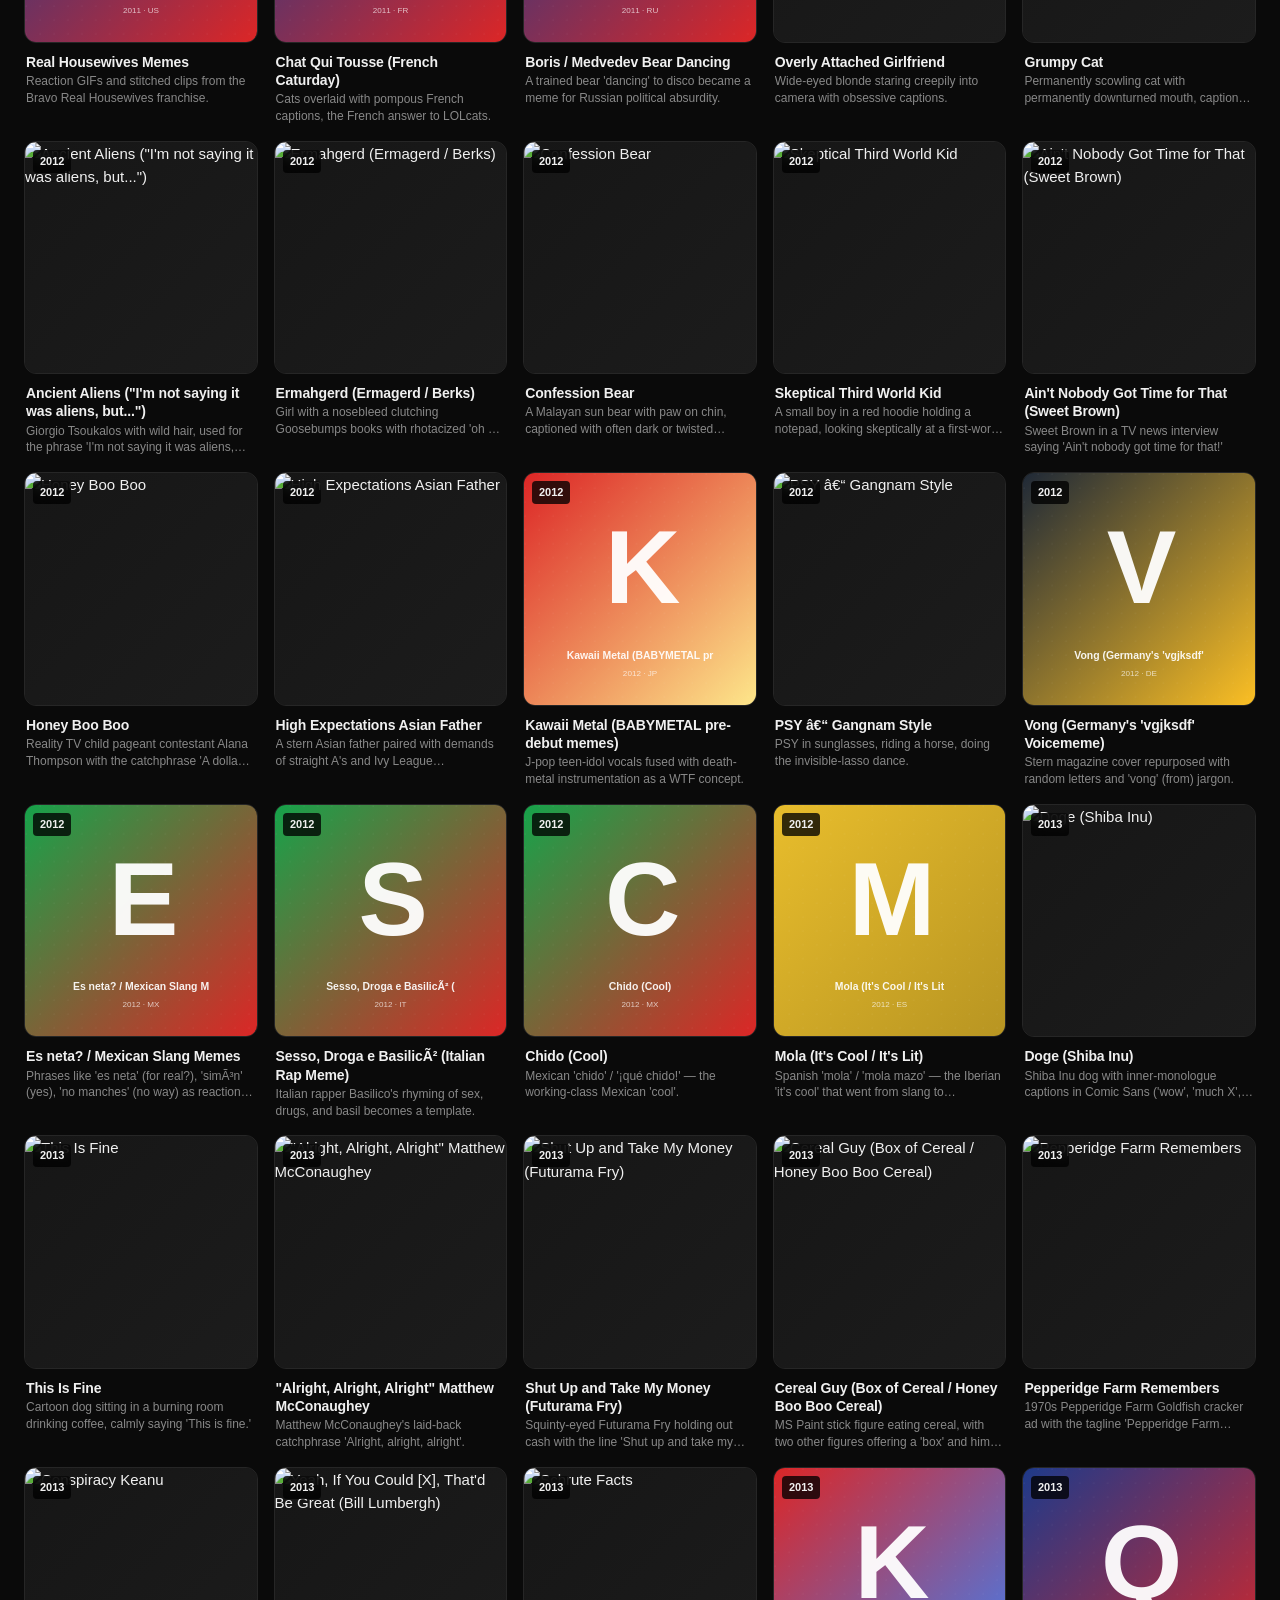
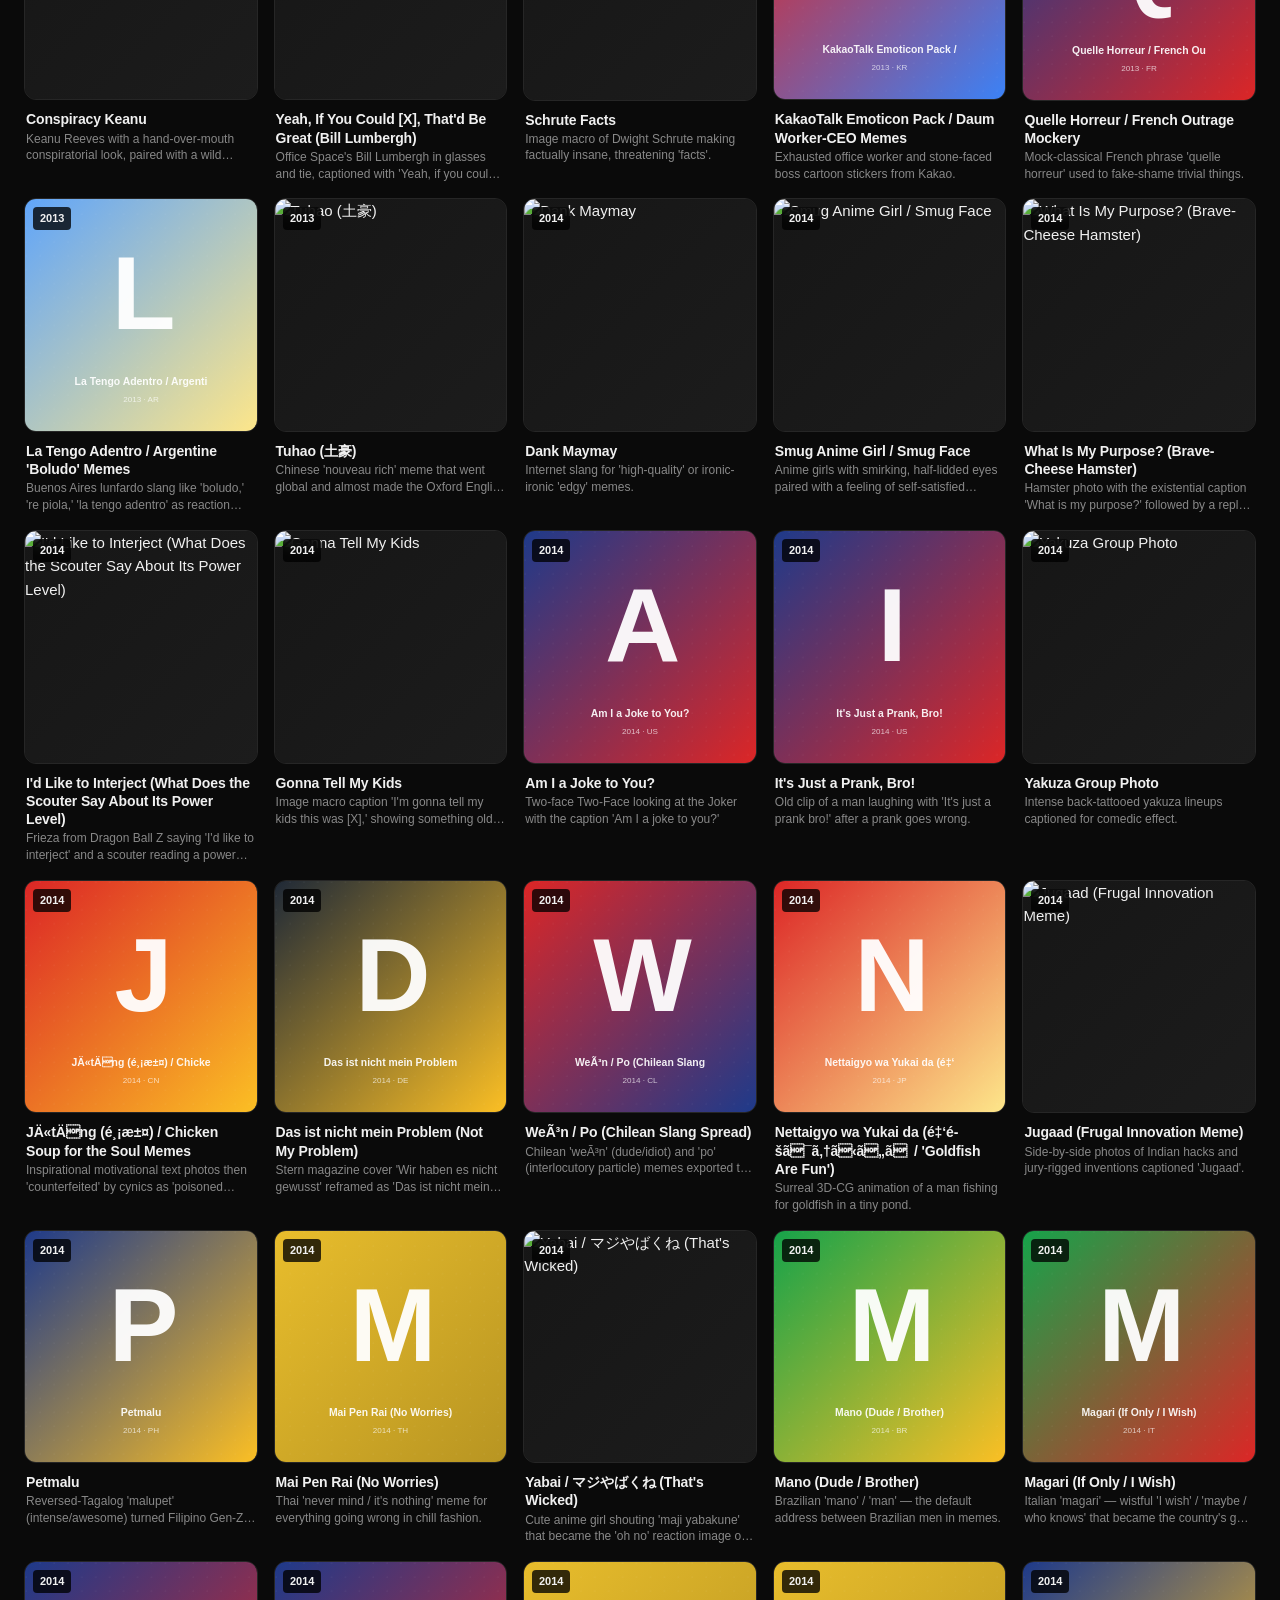
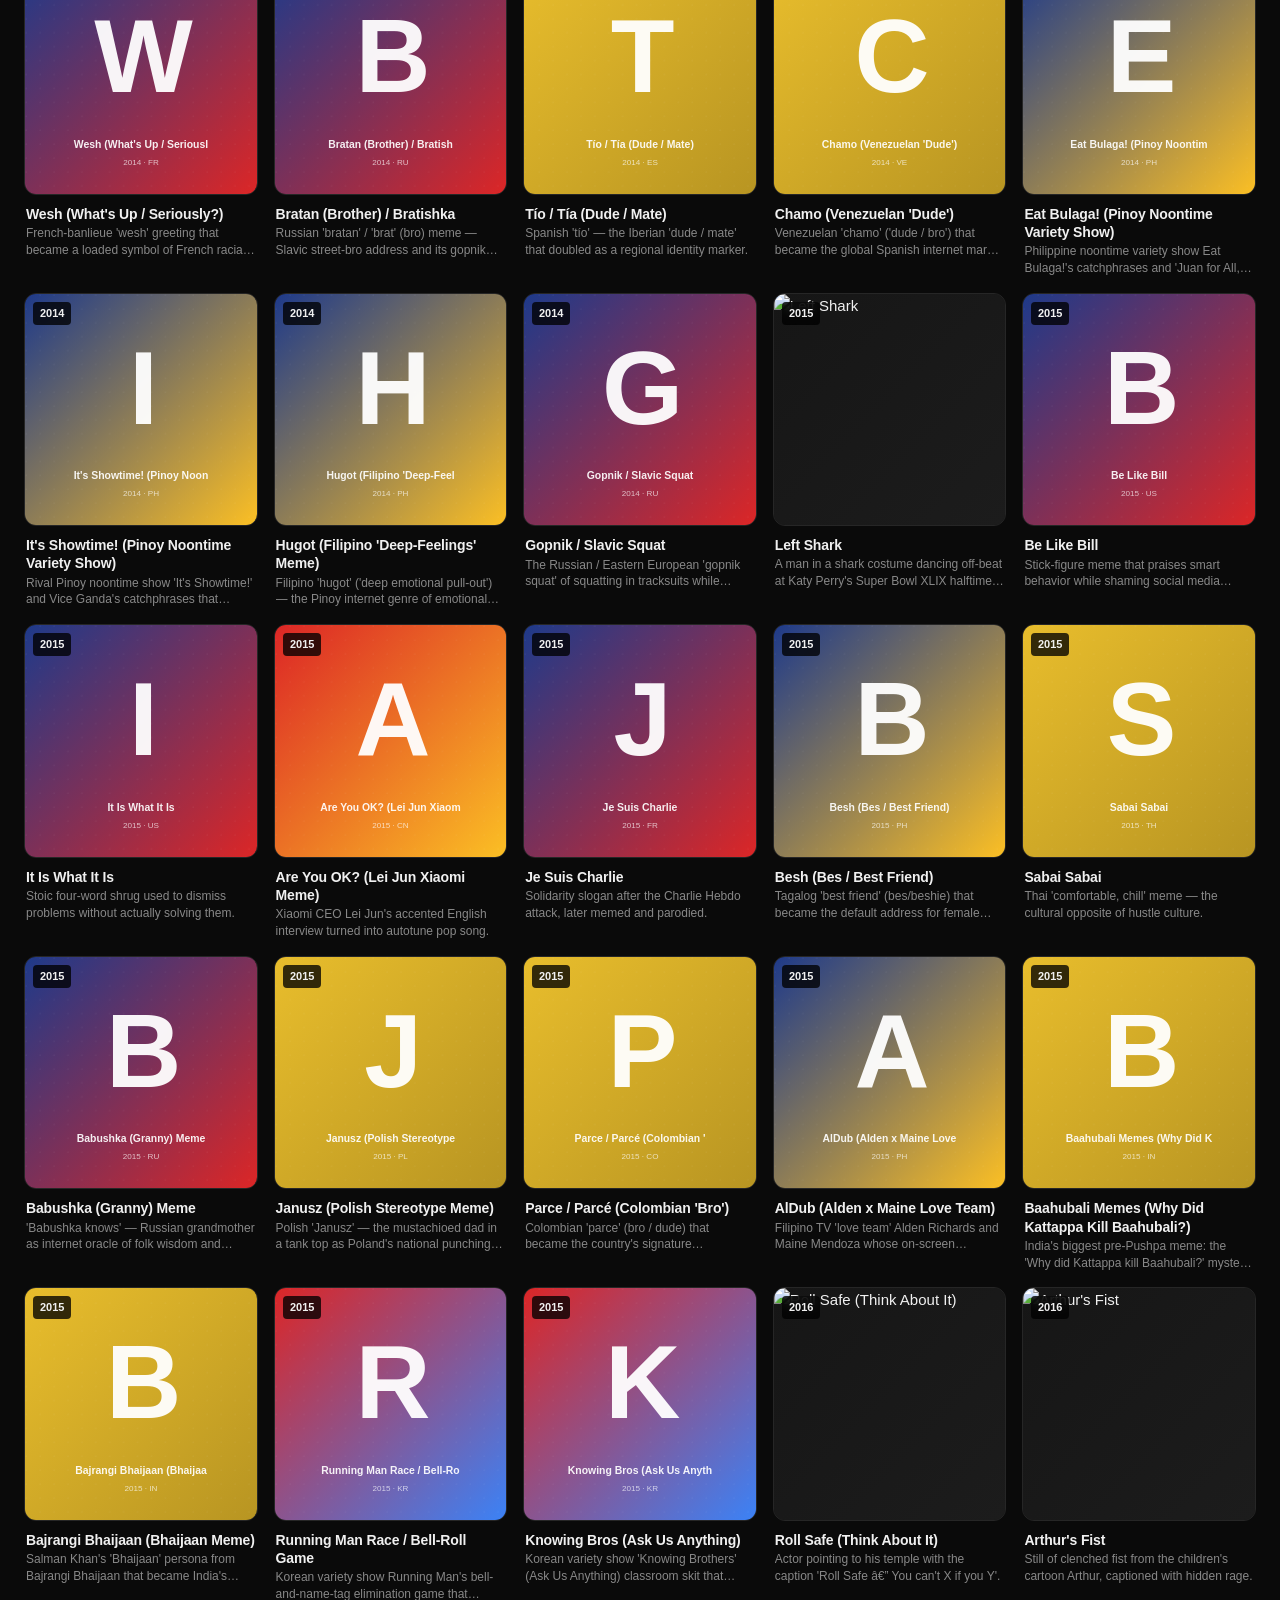
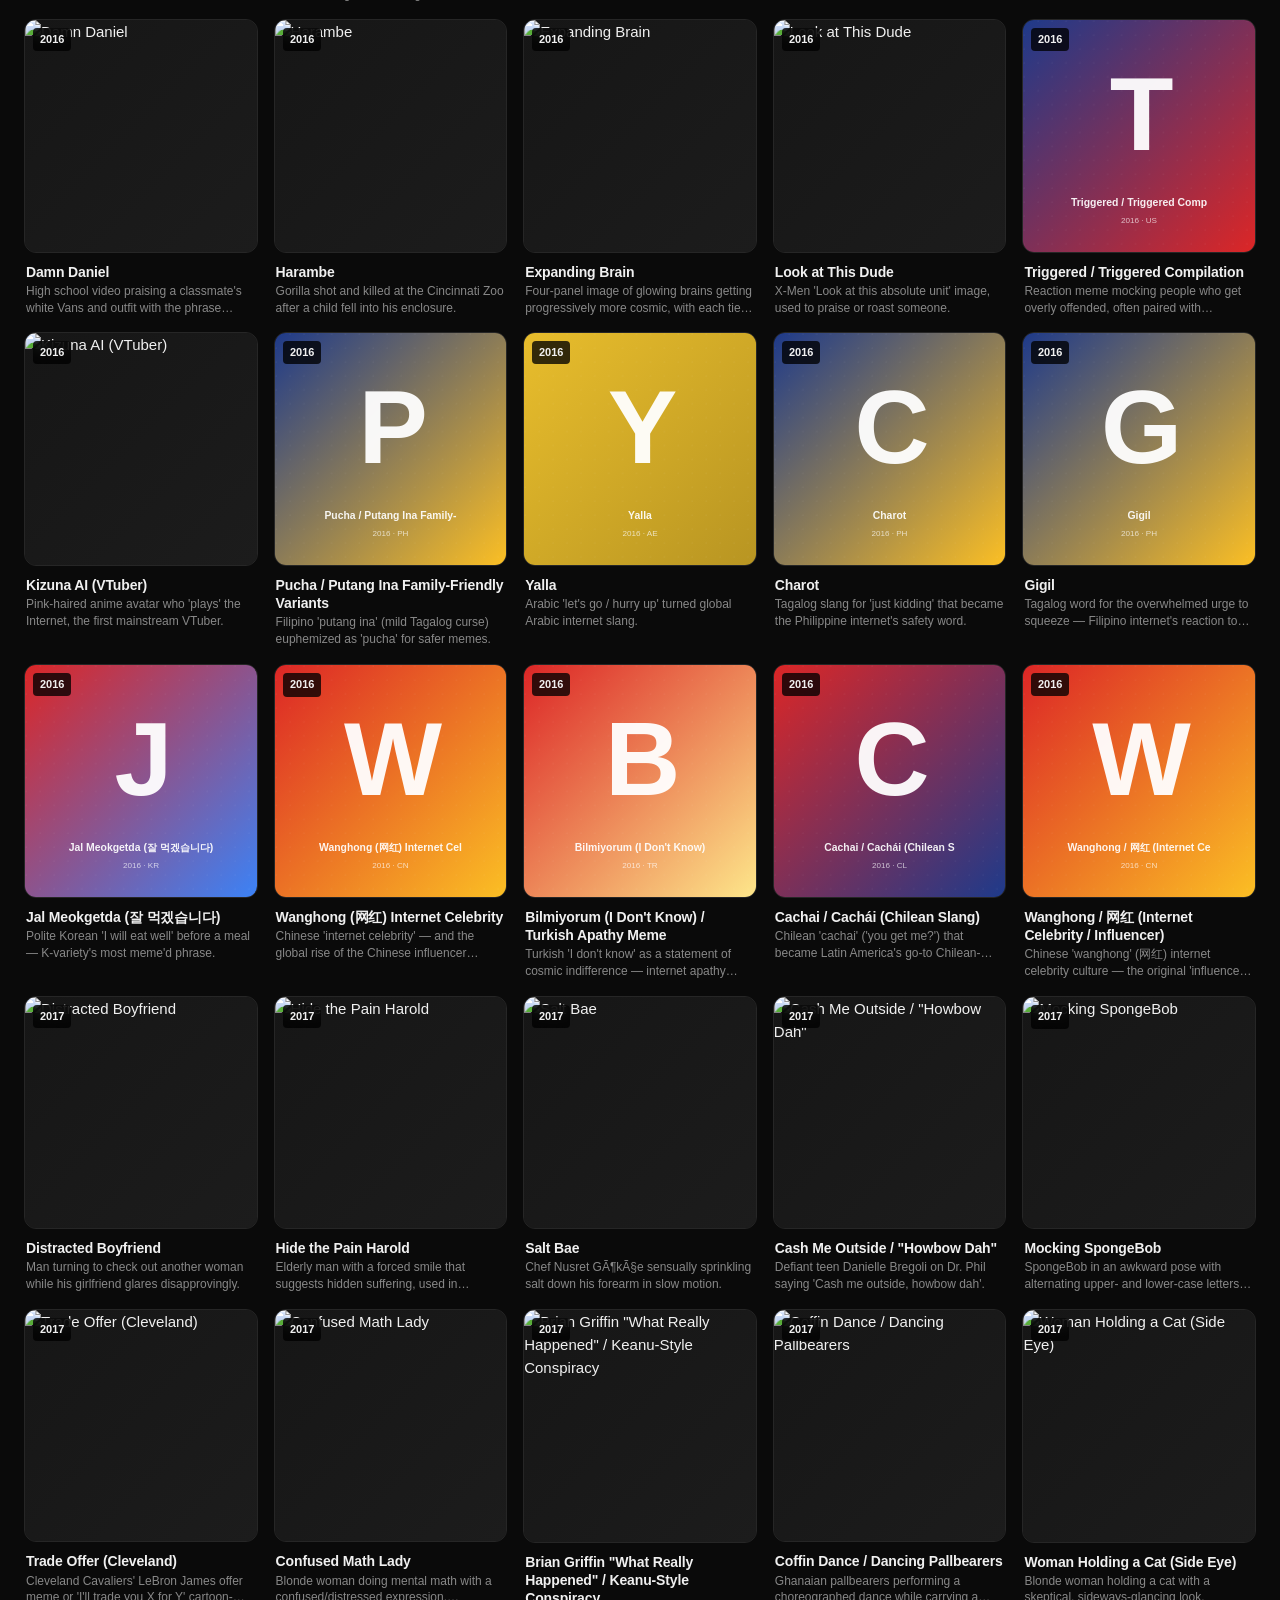
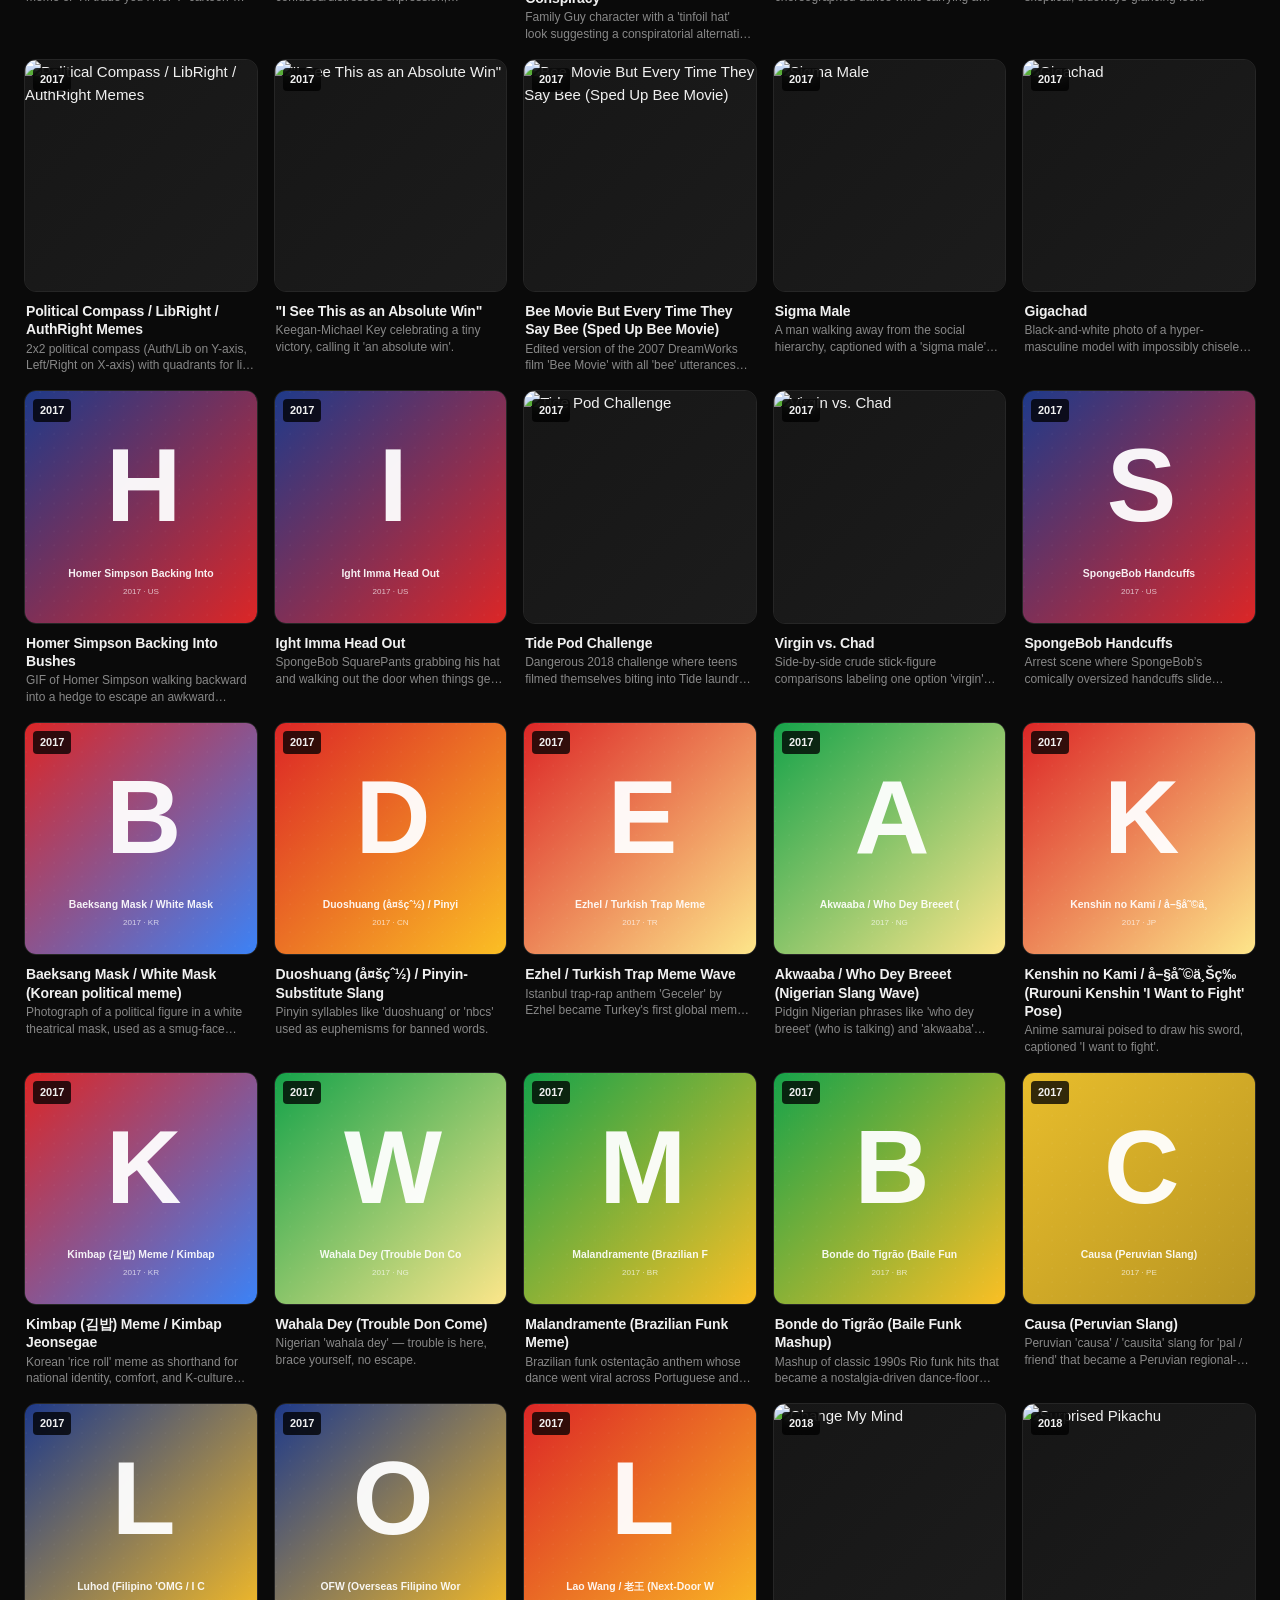
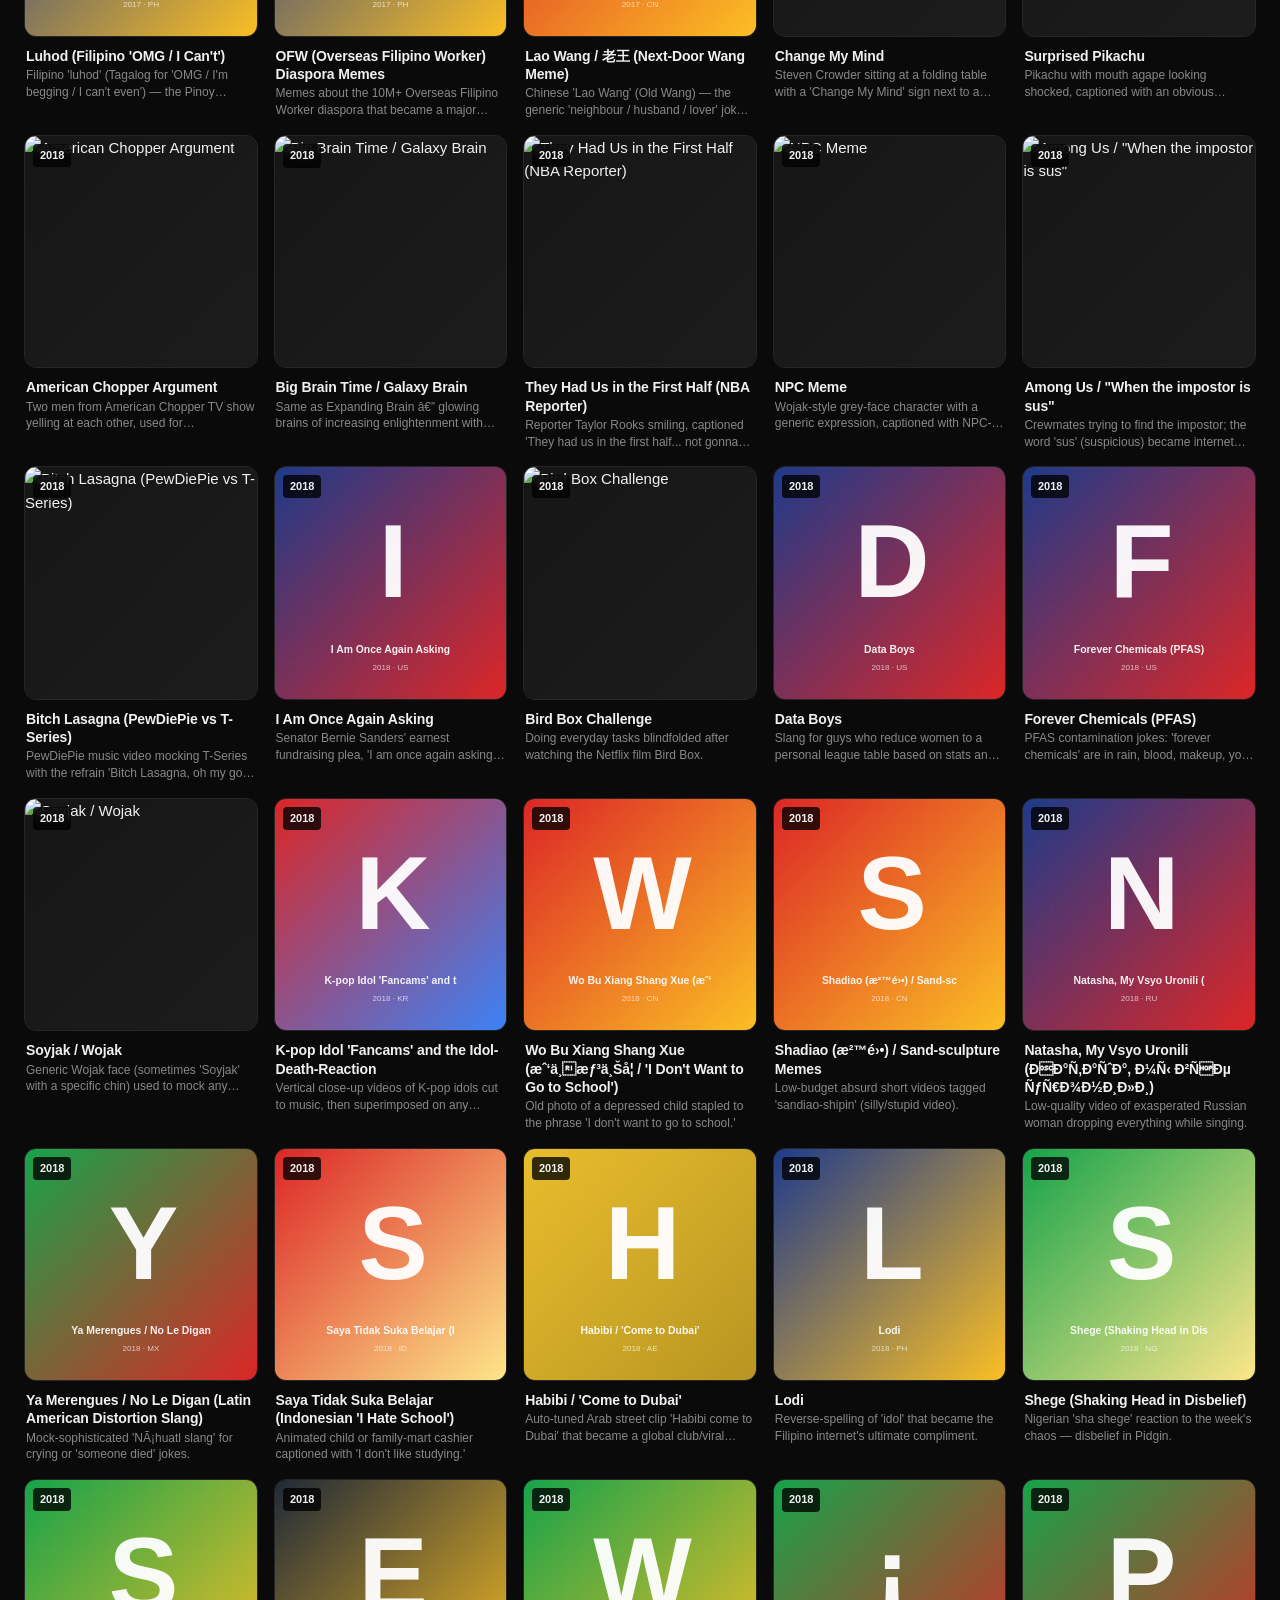
==== commit aeba0d6a: "chore(data): add 15 new memes (Meximutt / O Algo, Thank You Baby, I'm So Sorry Trend, While They Are" ====
--- a/index.html
+++ b/index.html
@@ -4,7 +4,7 @@
   <meta charset="UTF-8">
   <meta name="viewport" content="width=device-width, initial-scale=1.0">
   <title>Meme Codex — Internet Meme Encyclopedia: 340+ Memes, Origins &amp; Meanings</title>
-  <meta name="description" content="Meme Codex is a visual encyclopedia of 380+ iconic internet memes from 2007 to 2026, covering origins, meanings, and cultural impact across the USA, UK, Japan, Korea, China, France, Germany, Russia, the Philippines, India, Thailand, and Latin America. Built for the millennial generation.">
+  <meta name="description" content="Meme Codex is a visual encyclopedia of 400+ iconic internet memes from 2007 to 2026, covering origins, meanings, and cultural impact across the USA, UK, Japan, Korea, China, France, Germany, Russia, the Philippines, India, Thailand, and Latin America. Built for the millennial generation.">
   <meta name="keywords" content="meme encyclopedia, internet meme history, list of memes, viral memes, what is a meme, meme origin, Doge, Pepe, Distracted Boyfriend, Rickroll, Hawk Tuah, Six Seven, Demure, Moo Deng, meme timeline, Gen Z memes, brainrot memes, Italian Brainrot, Skibidi Toilet, famous memes 2024, famous memes 2025, meme dictionary">
   <meta name="author" content="Meme Codex">
   <meta name="robots" content="index, follow, max-image-preview:large">
@@ -16,7 +16,7 @@
   <meta property="og:type" content="website">
   <meta property="og:site_name" content="Meme Codex">
   <meta property="og:title" content="Meme Codex — A Visual Encyclopedia of Internet Memes">
-  <meta property="og:description" content="380+ iconic internet memes from around the world, with origins, meanings, and a timeline from 2007 to 2026.">
+  <meta property="og:description" content="400+ iconic internet memes from around the world, with origins, meanings, and a timeline from 2007 to 2026.">
   <meta property="og:url" content="https://getquickfire.com/">
   <meta property="og:image" content="https://getquickfire.com/og-image.svg">
   <meta property="og:image:width" content="1200">
@@ -26,7 +26,7 @@
   <!-- Twitter Card -->
   <meta name="twitter:card" content="summary_large_image">
   <meta name="twitter:title" content="Meme Codex — A Visual Encyclopedia of Internet Memes">
-  <meta name="twitter:description" content="380+ iconic internet memes from around the world. Origins, meanings, timeline.">
+  <meta name="twitter:description" content="400+ iconic internet memes from around the world. Origins, meanings, timeline.">
   <meta name="twitter:image" content="https://getquickfire.com/og-image.svg">
 
   <!-- JSON-LD Schema: WebSite (sitelinks search box) -->
@@ -37,7 +37,7 @@
     "name": "Meme Codex",
     "alternateName": "Meme Codex — A Visual Encyclopedia of Internet Memes",
     "url": "https://getquickfire.com/",
-    "description": "A visual encyclopedia of 380+ iconic internet memes from around the world, with origins, meanings, and a timeline from 2007 to 2026.",
+    "description": "A visual encyclopedia of 400+ iconic internet memes from around the world, with origins, meanings, and a timeline from 2007 to 2026.",
     "inLanguage": "en",
     "publisher": {
       "@type": "Organization",
@@ -222,7 +222,7 @@
   <div class="hero-inner">
     <span class="eyebrow">A visual reference</span>
     <h1 class="hero-title">The internet's inside jokes, <span class="accent">decoded</span>.</h1>
-    <p class="hero-sub">A curated encyclopedia of 380+ memes from around the world — their origins, meanings, and the years they peaked. Built for the generation that lived through them.</p>
+    <p class="hero-sub">A curated encyclopedia of 400+ memes from around the world — their origins, meanings, and the years they peaked. Built for the generation that lived through them.</p>
     <div class="hero-stats" id="heroStats">
       <div class="stat"><span class="stat-num" id="statTotal">—</span><span class="stat-label">memes</span></div>
       <div class="stat"><span class="stat-num" id="statCountries">—</span><span class="stat-label">countries</span></div>
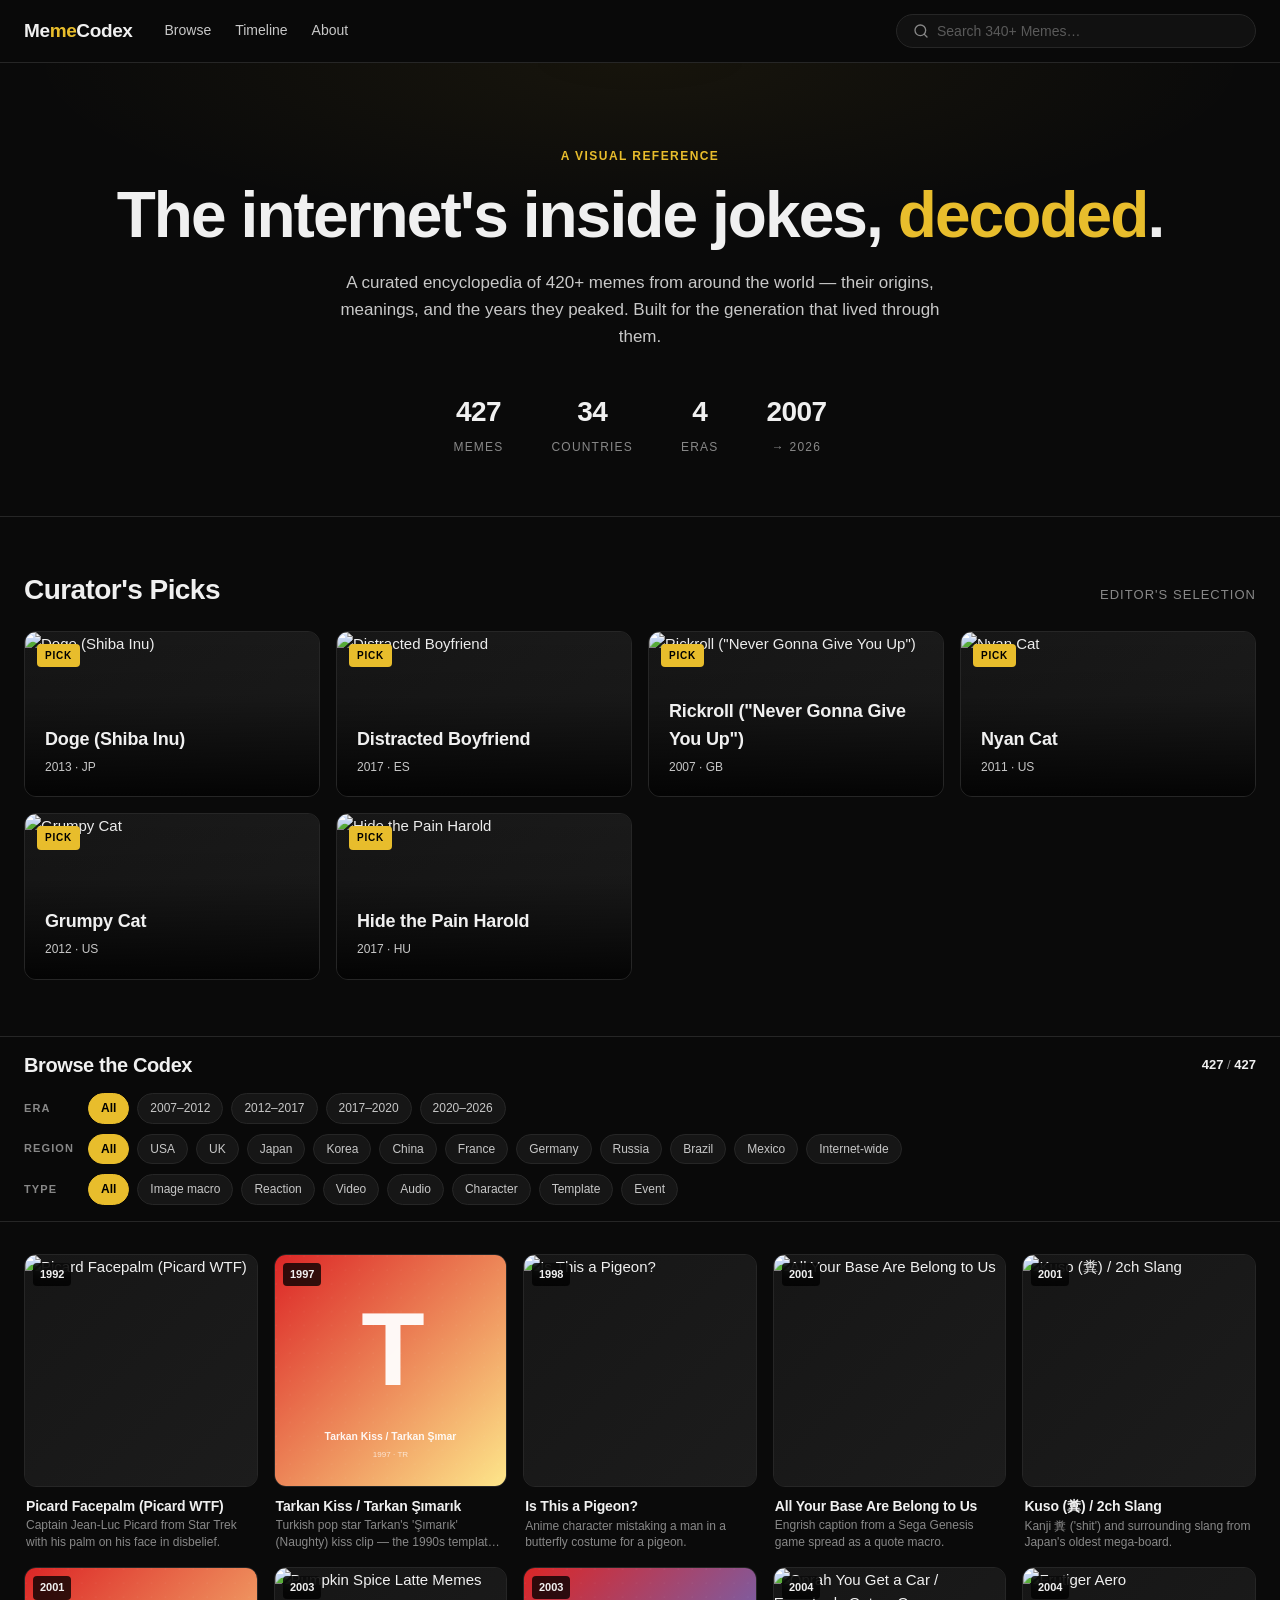
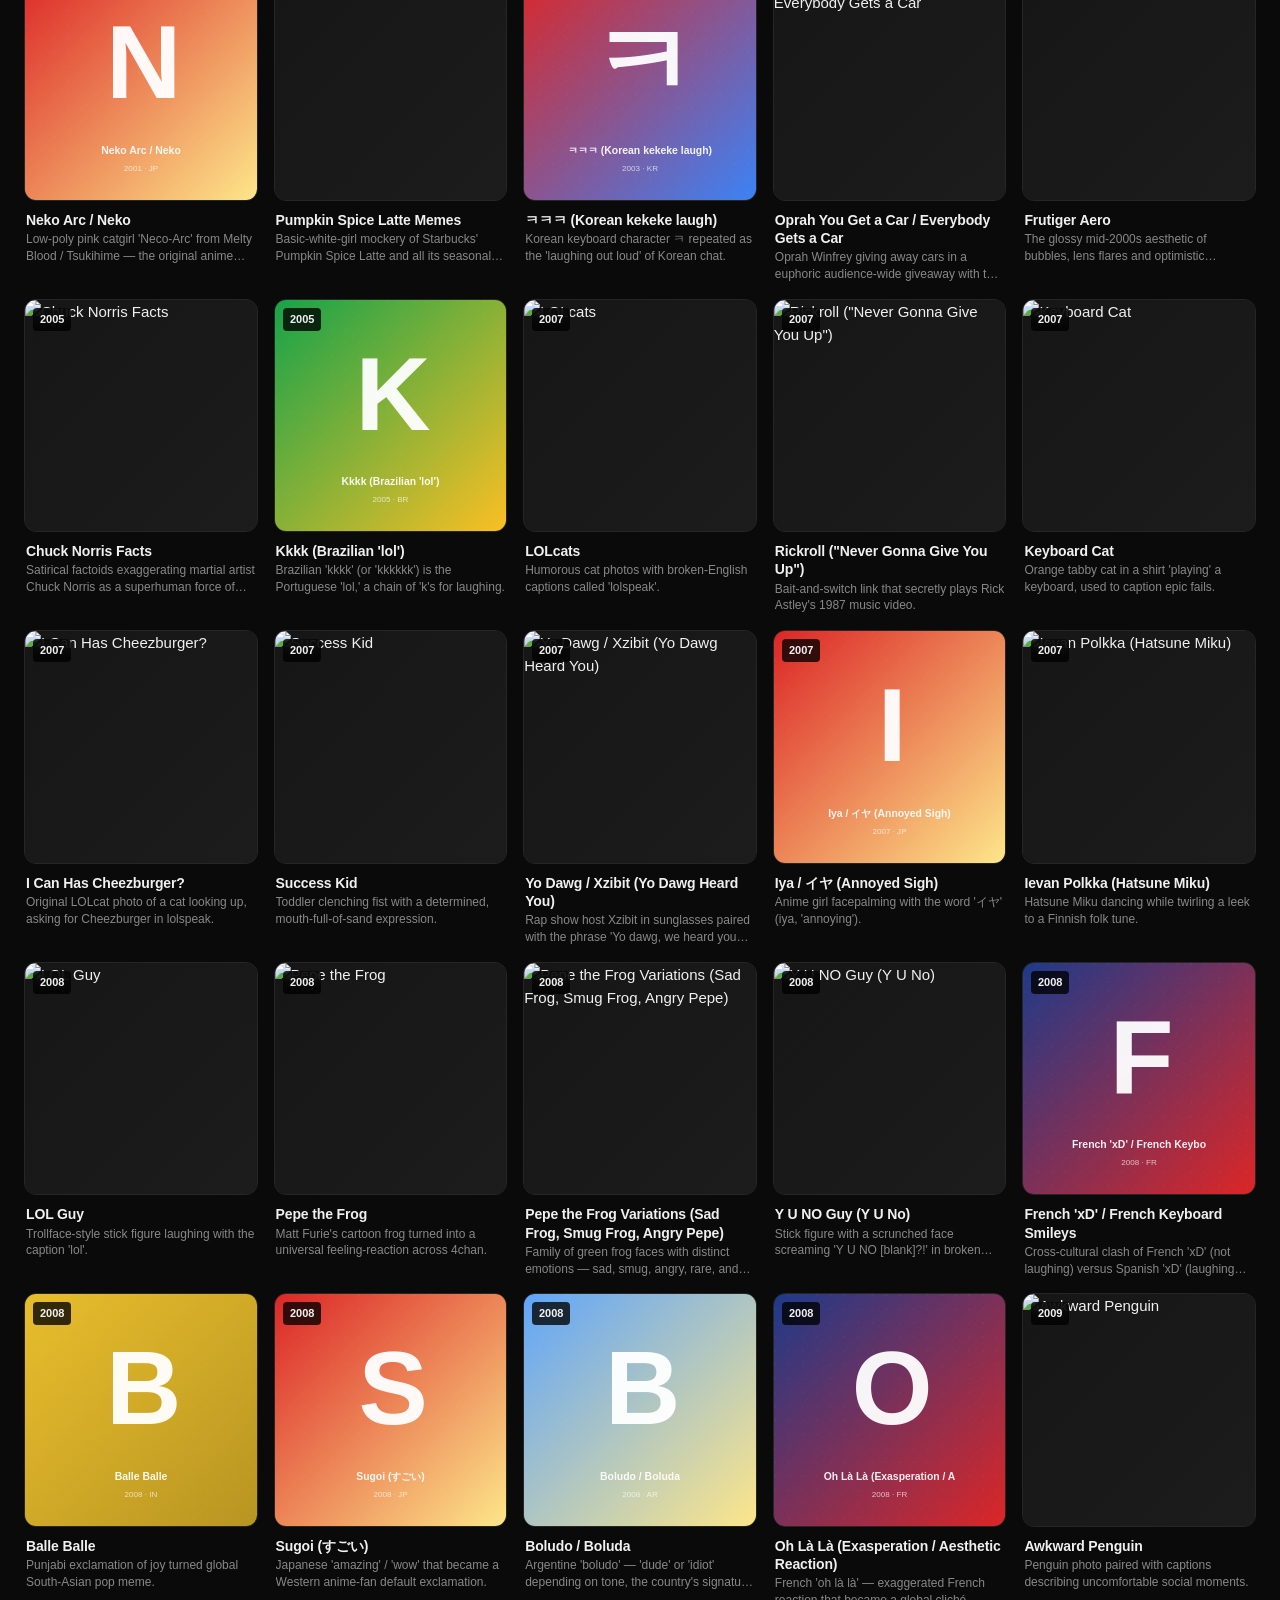
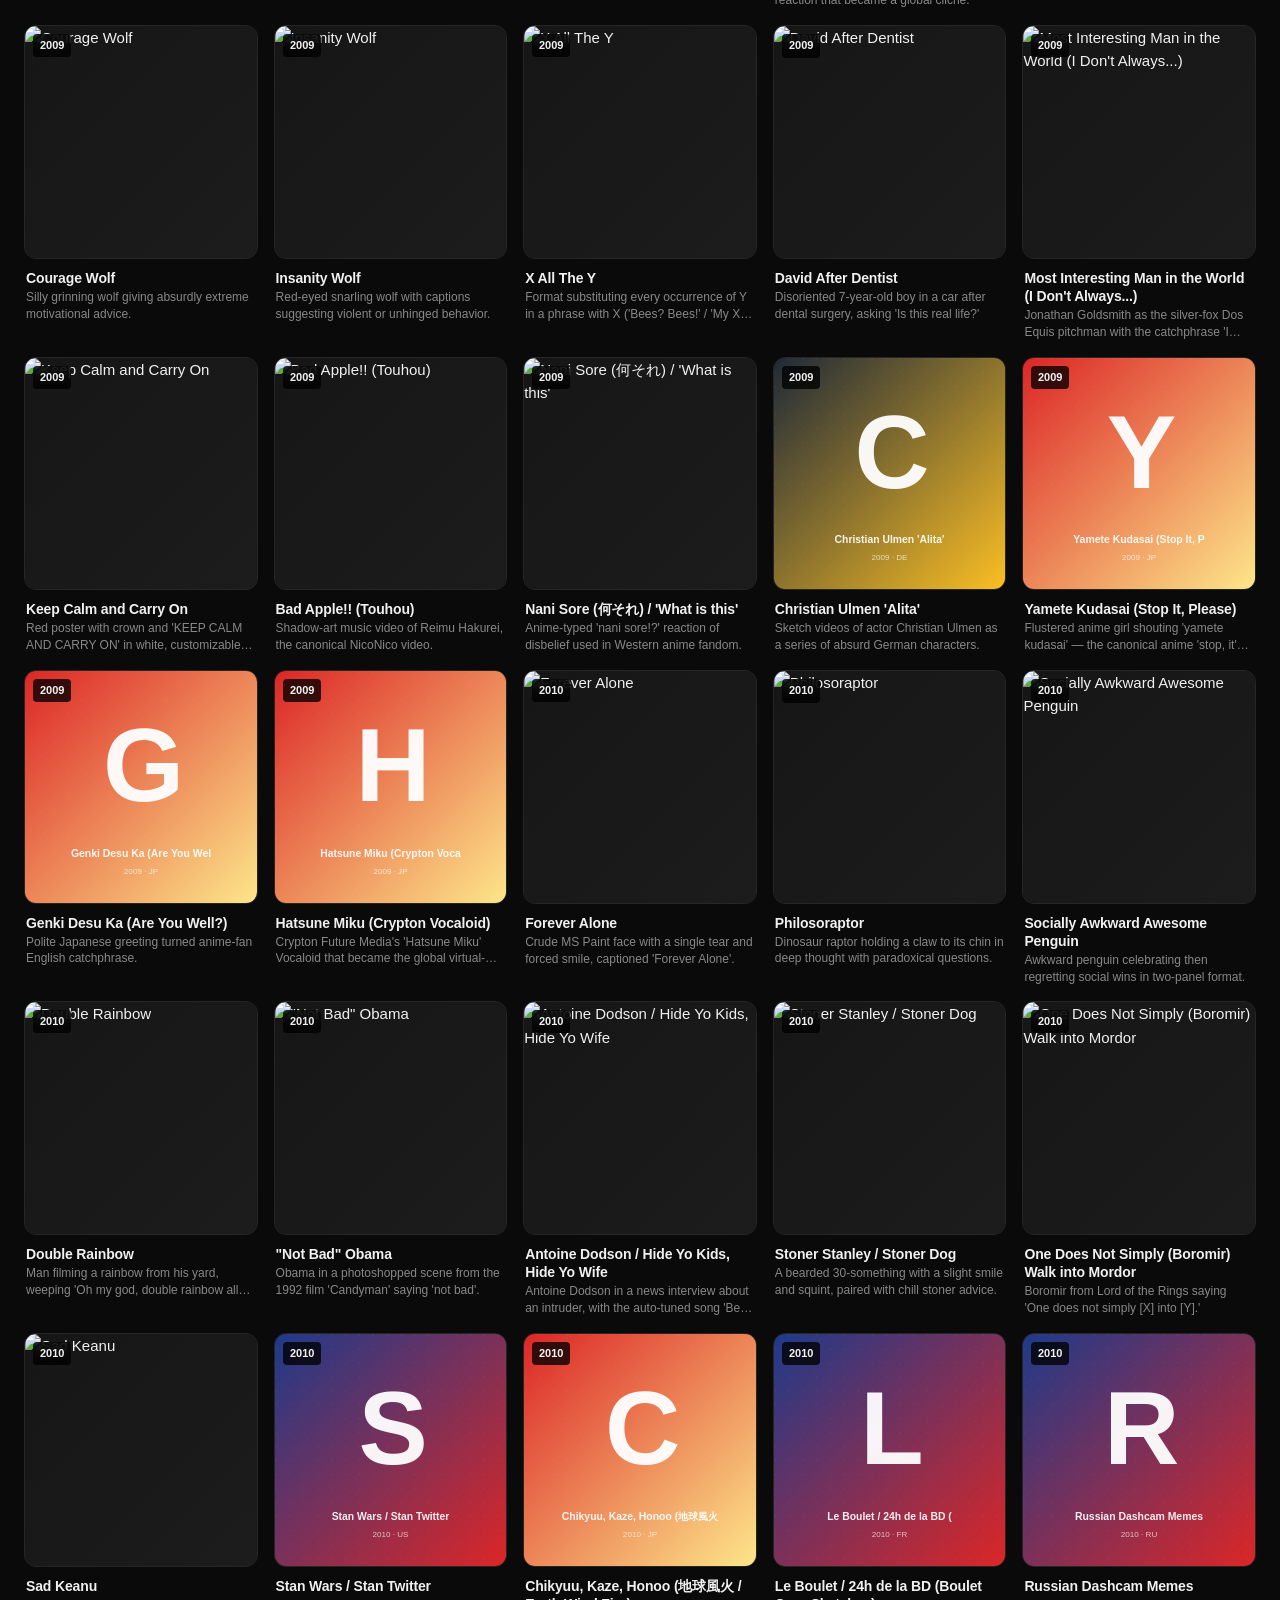
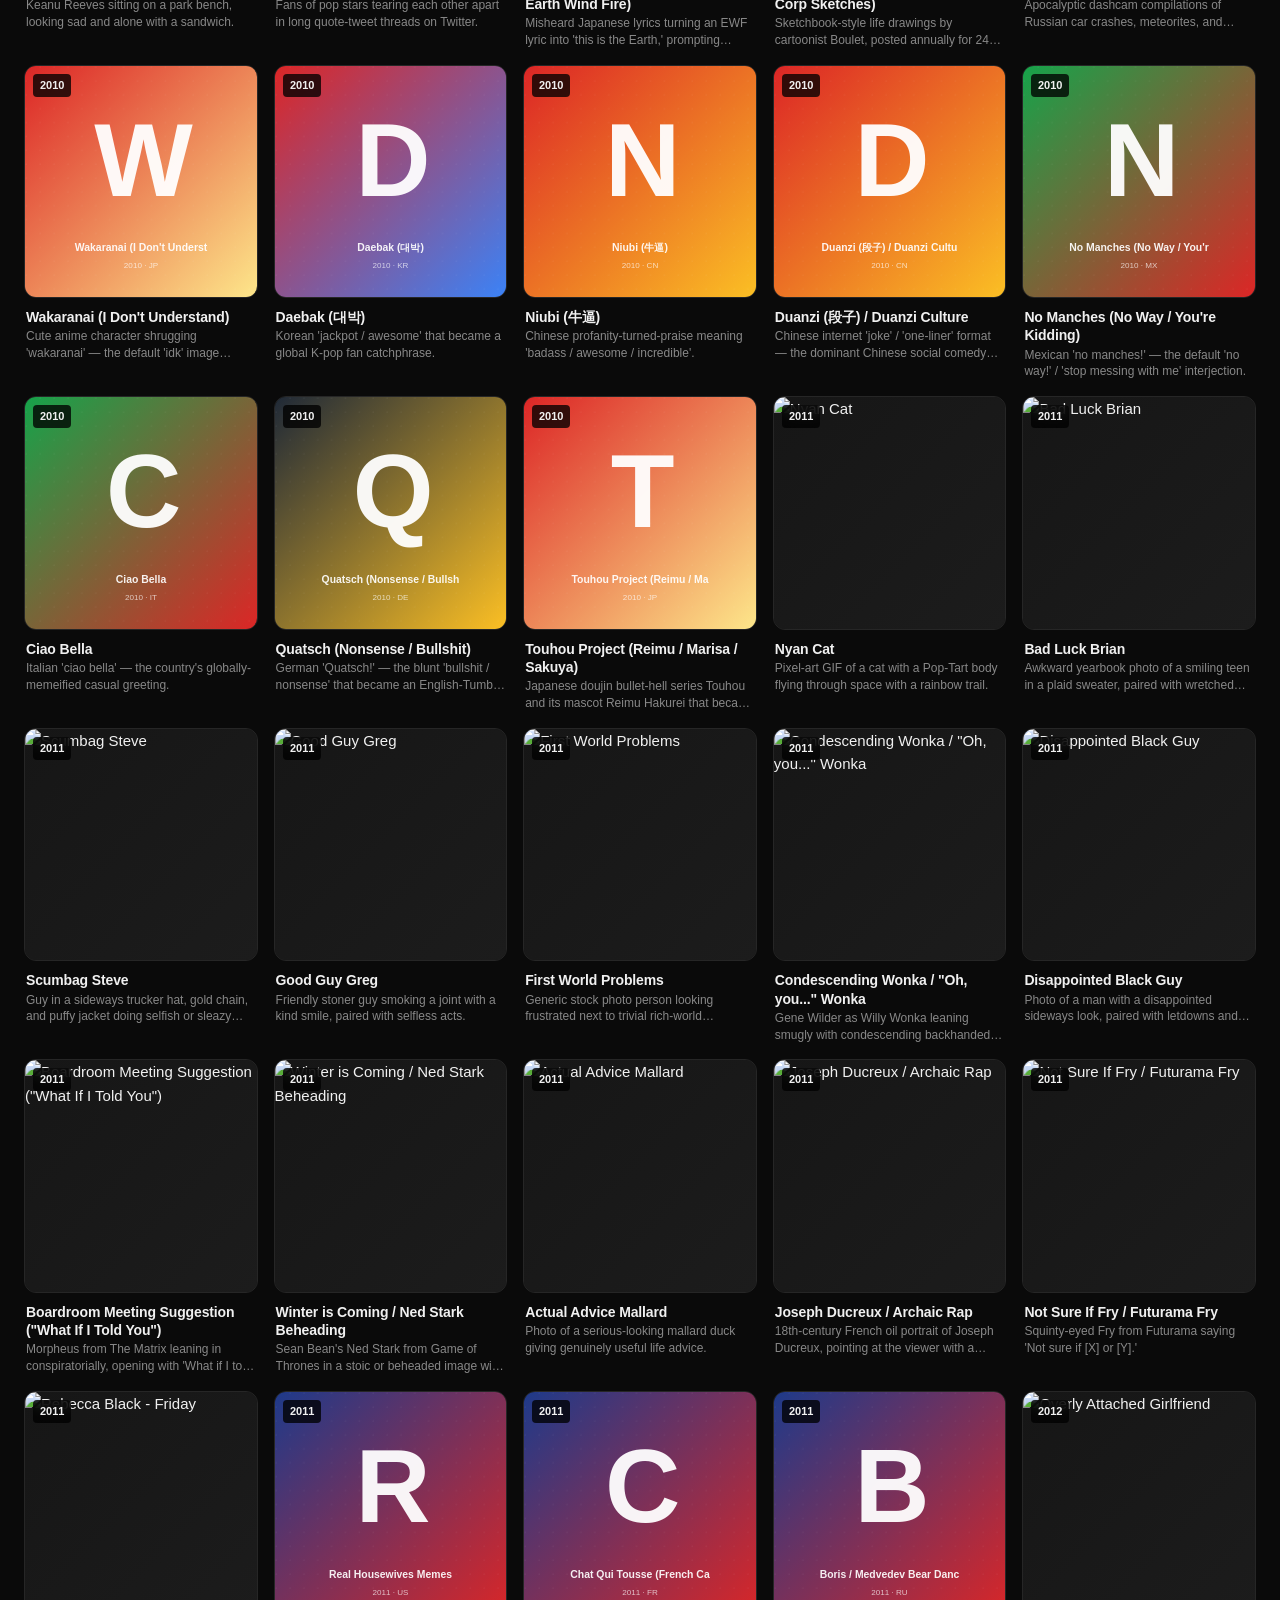
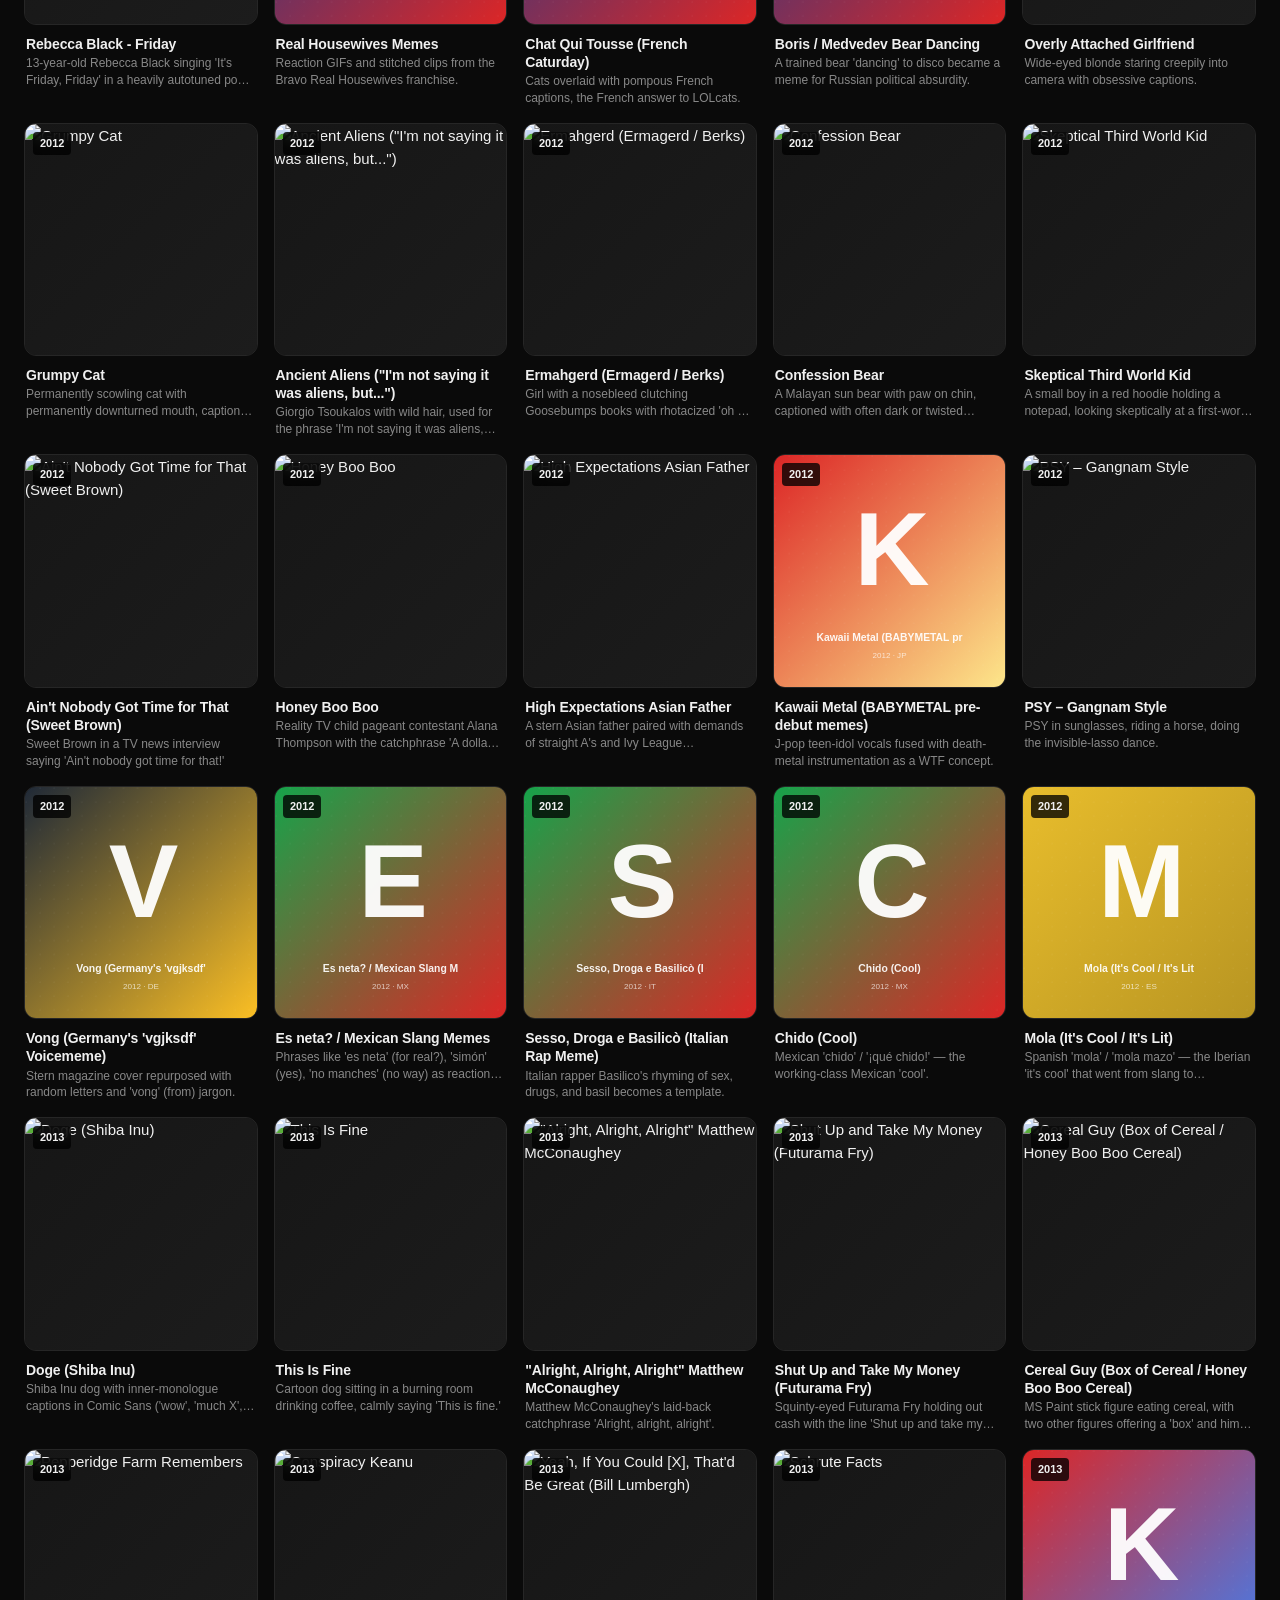
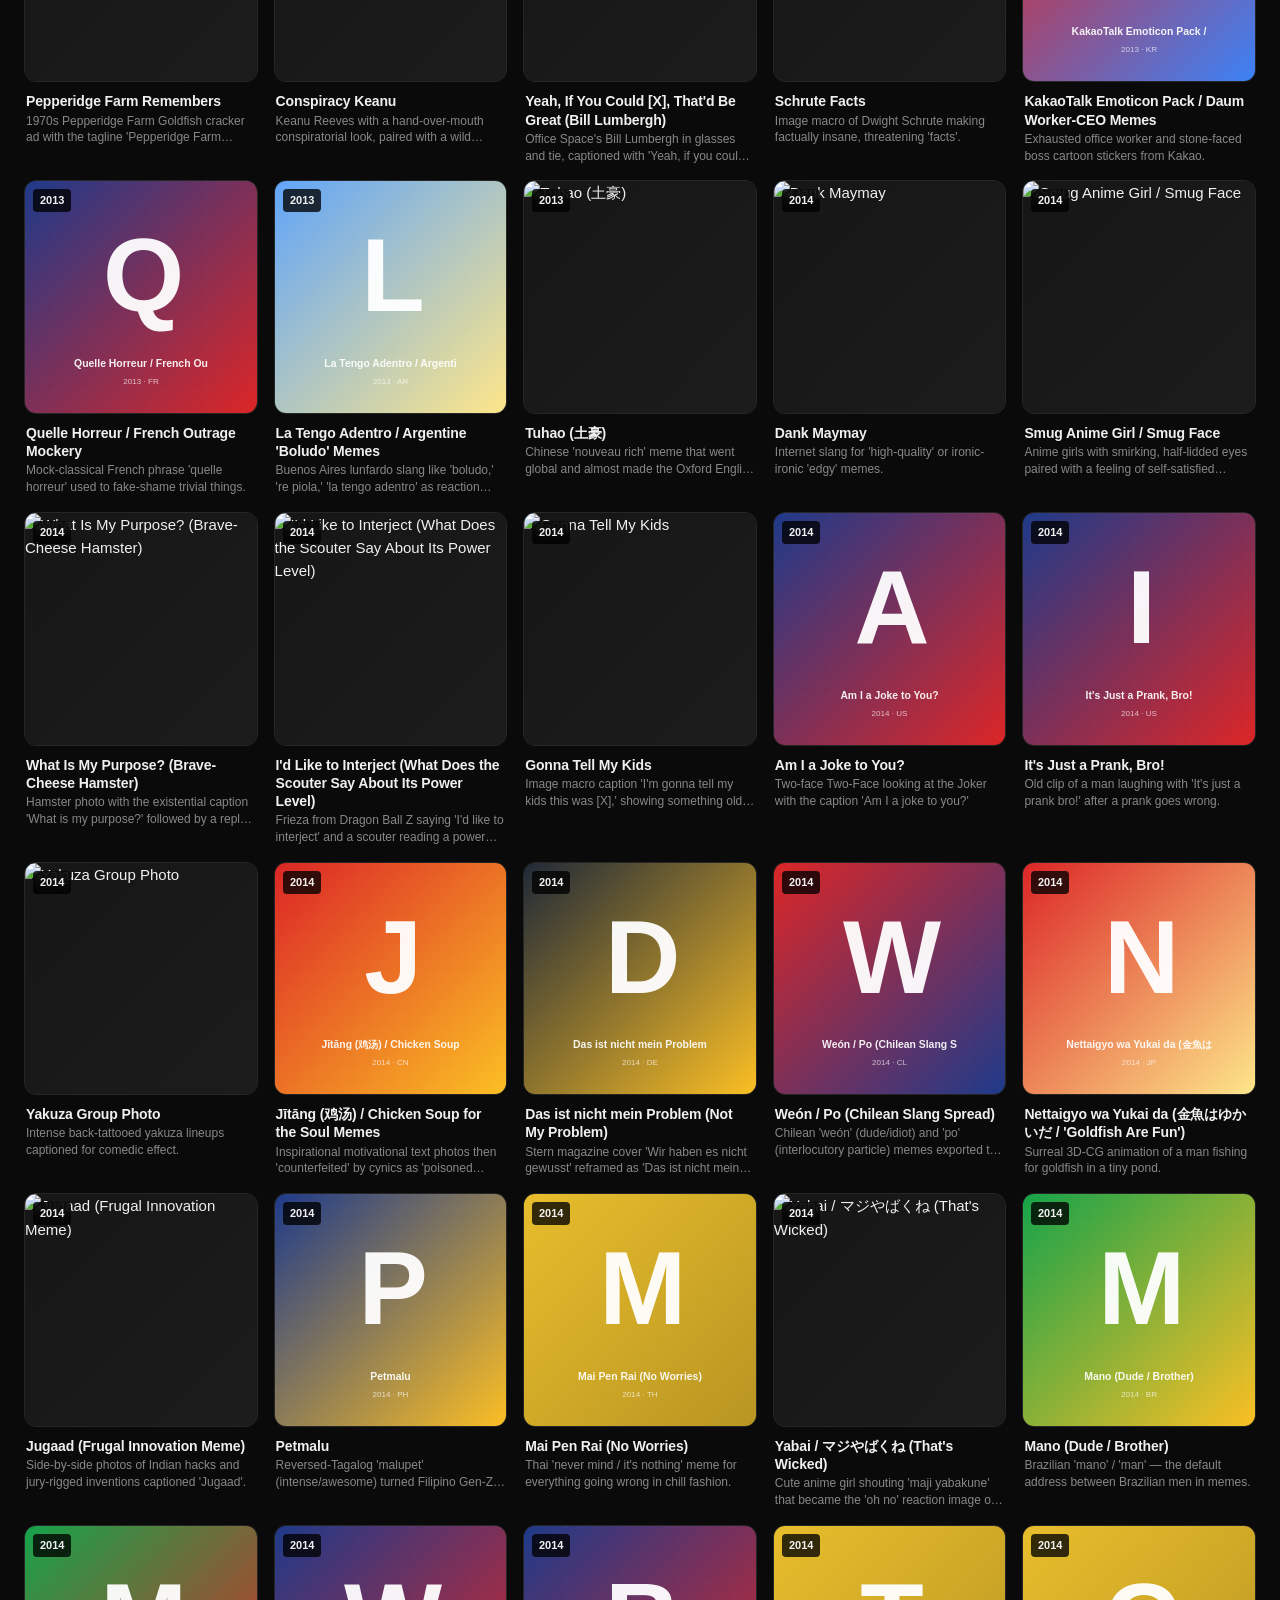
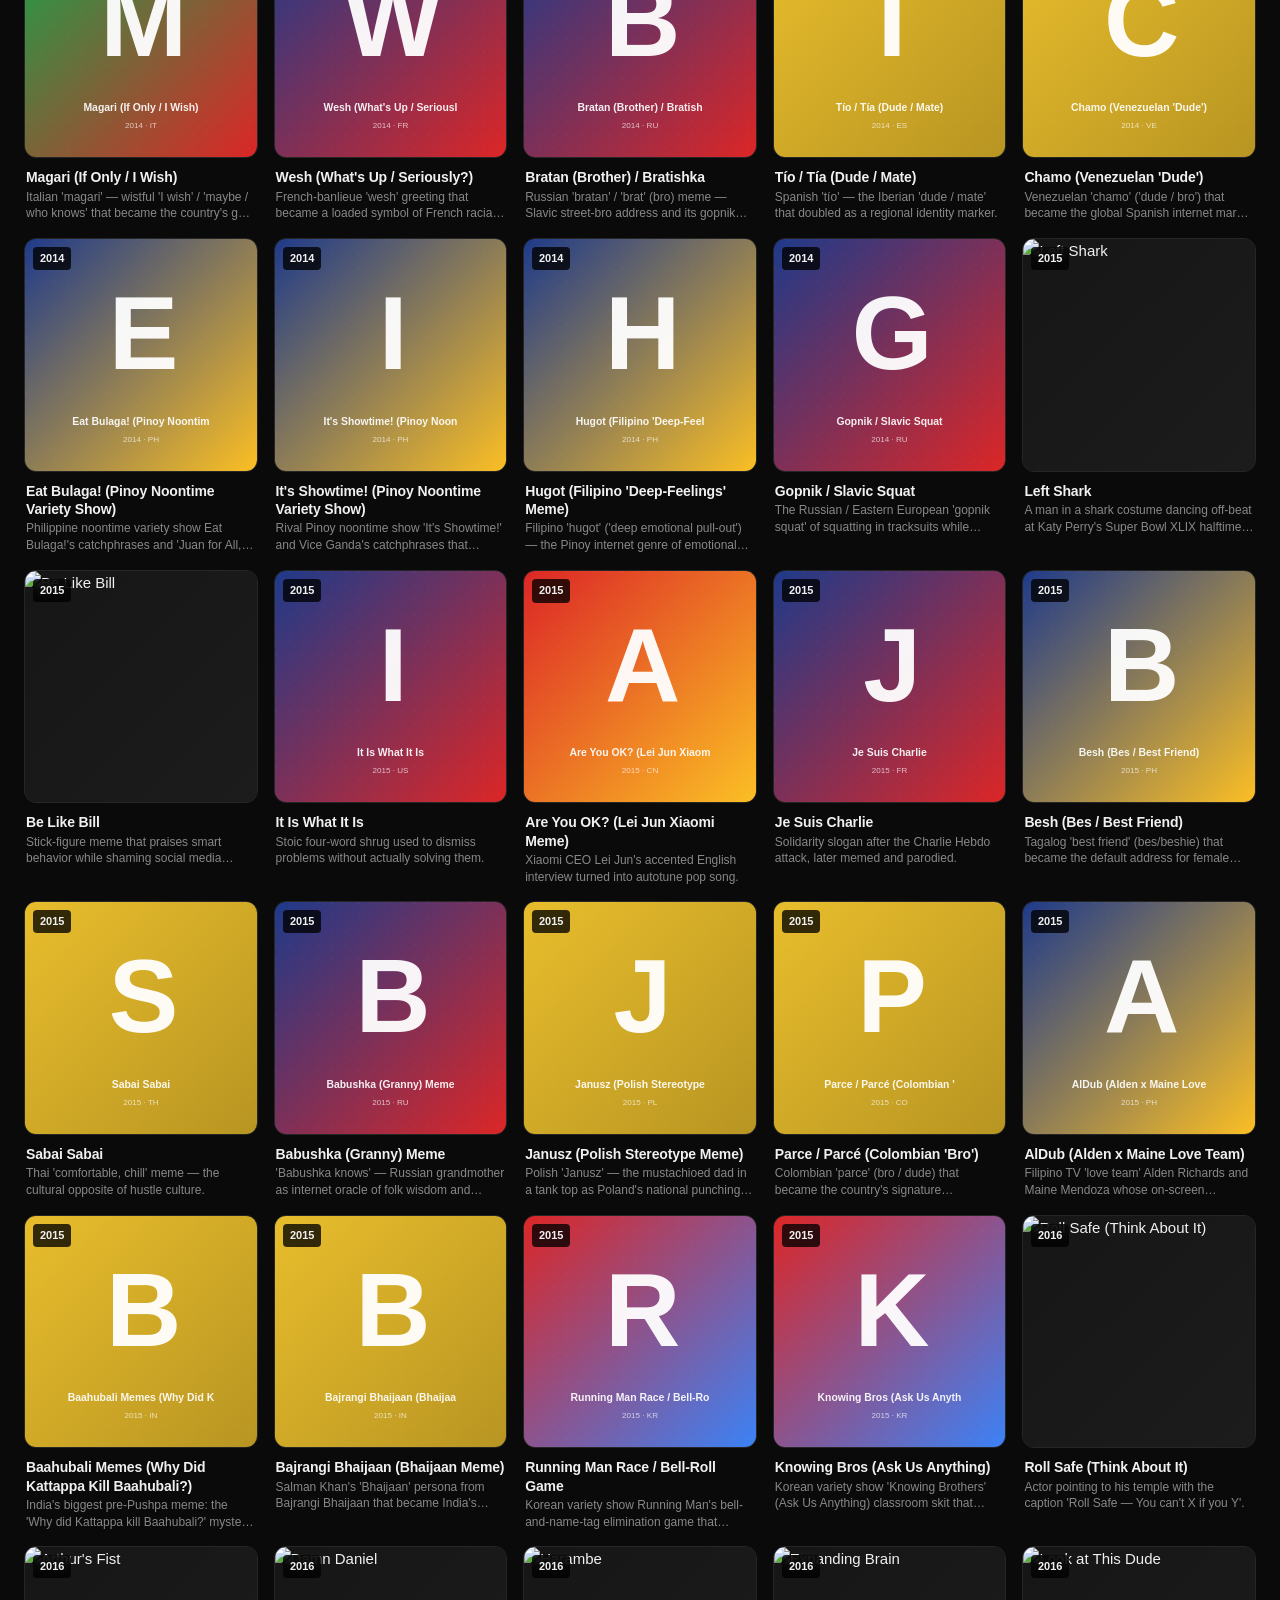
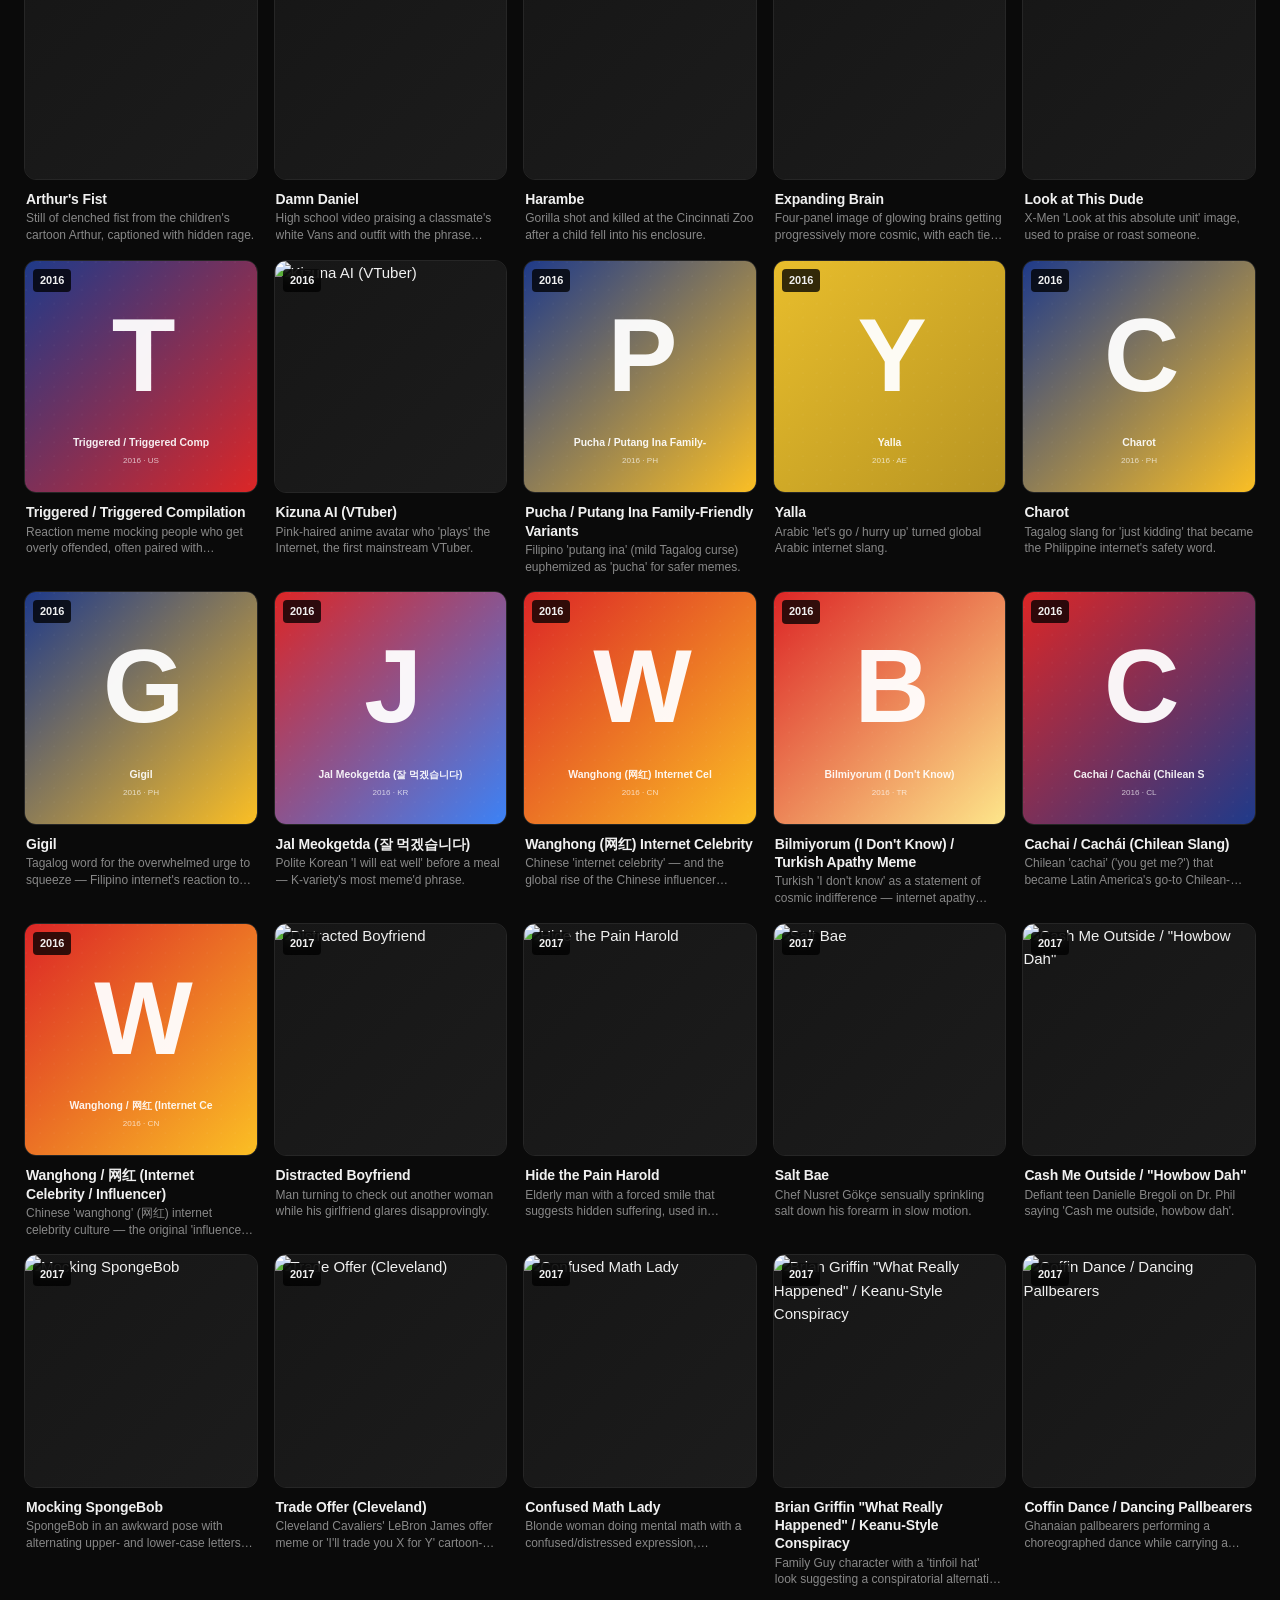
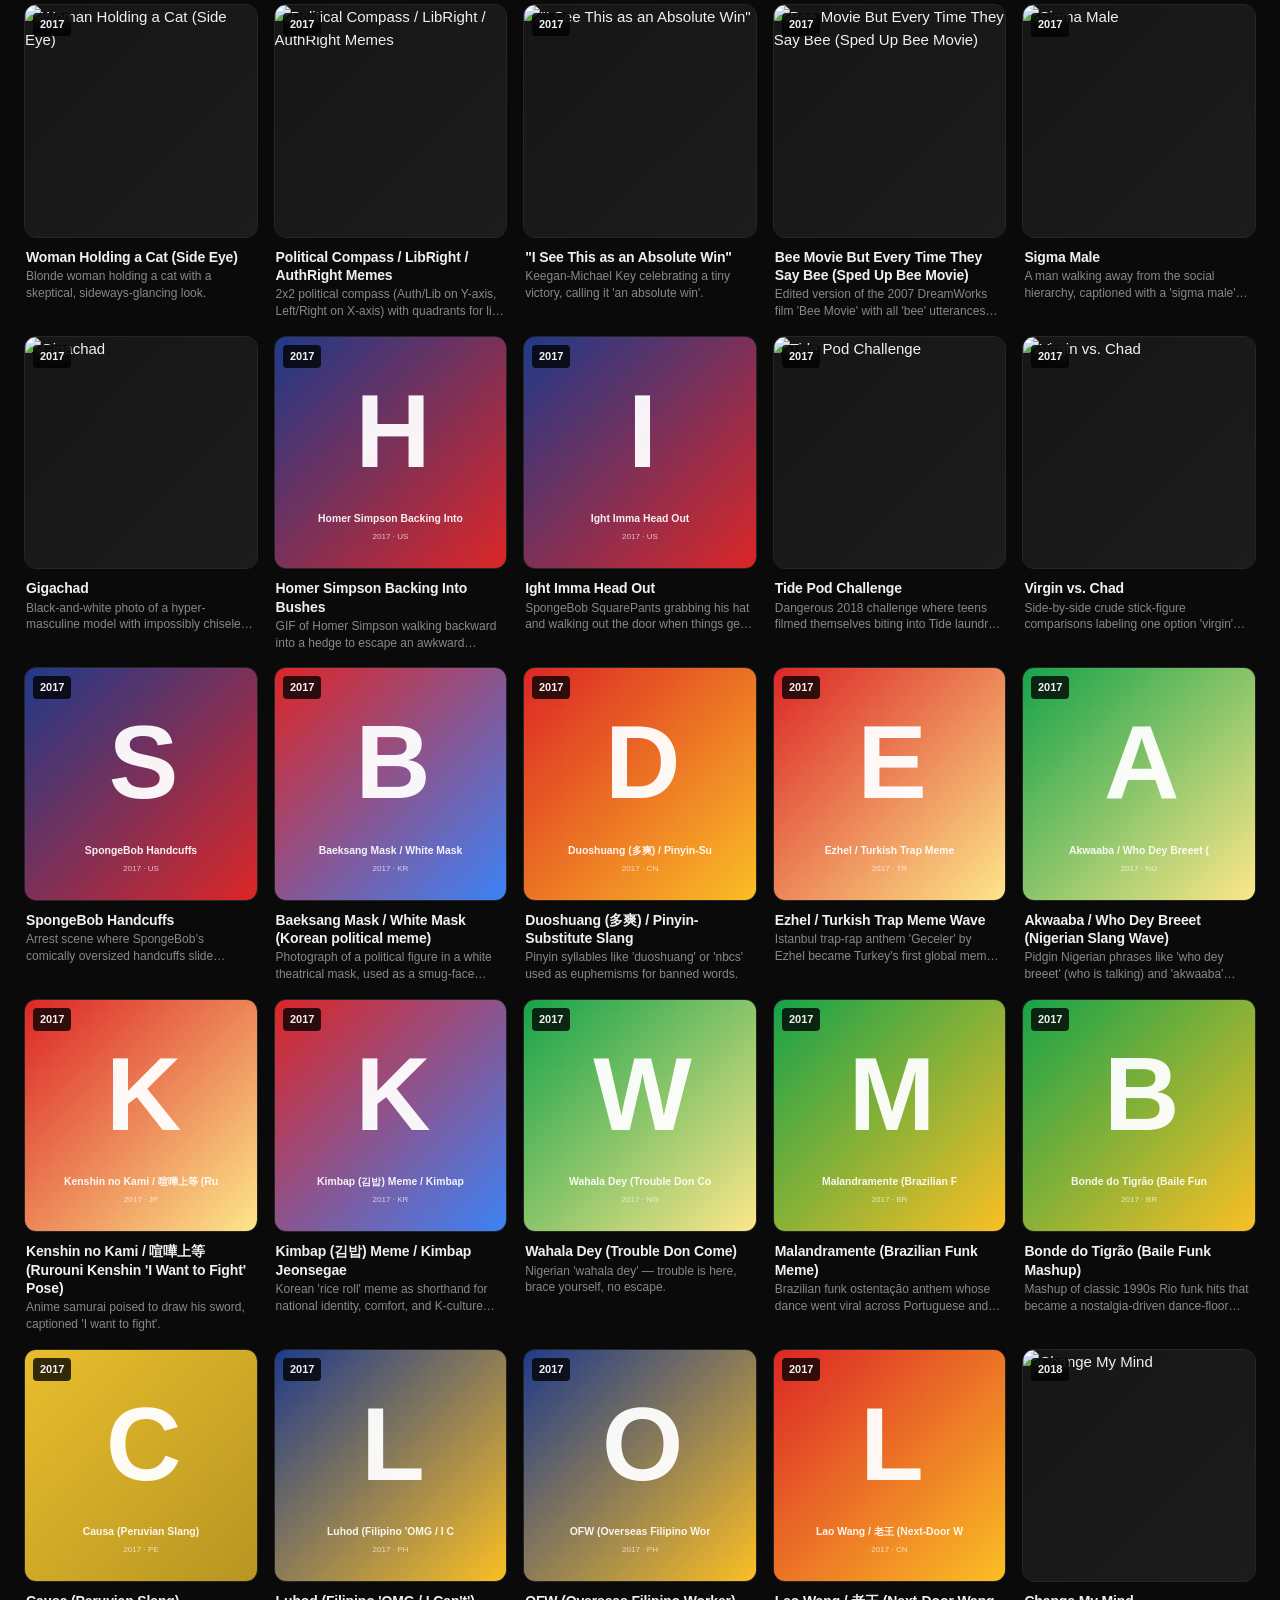
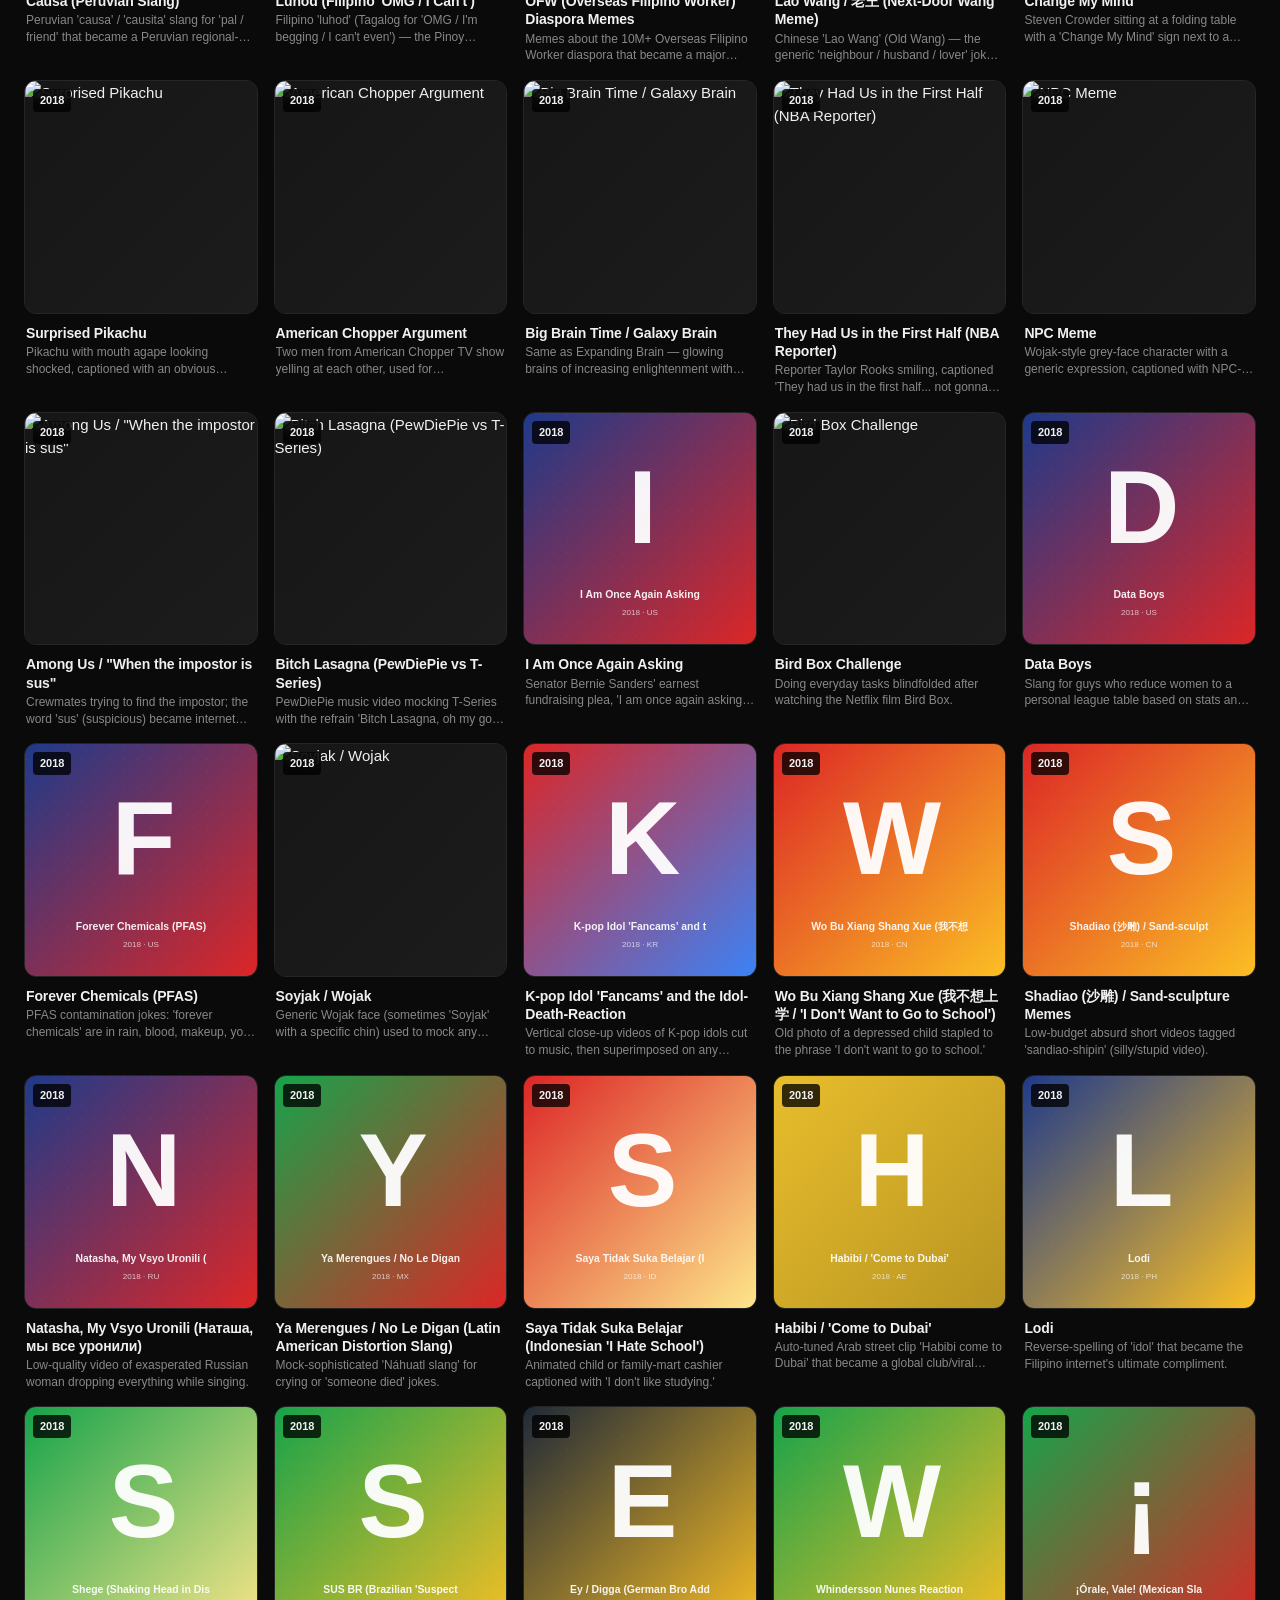
==== commit ce4dd38a: "chore(data): add 27 new memes (Bicep Heart, Code Rot, Microsoft 365 Outage, Fortnite Pirate Shop Tok" ====
--- a/index.html
+++ b/index.html
@@ -4,7 +4,7 @@
   <meta charset="UTF-8">
   <meta name="viewport" content="width=device-width, initial-scale=1.0">
   <title>Meme Codex — Internet Meme Encyclopedia: 340+ Memes, Origins &amp; Meanings</title>
-  <meta name="description" content="Meme Codex is a visual encyclopedia of 400+ iconic internet memes from 2007 to 2026, covering origins, meanings, and cultural impact across the USA, UK, Japan, Korea, China, France, Germany, Russia, the Philippines, India, Thailand, and Latin America. Built for the millennial generation.">
+  <meta name="description" content="Meme Codex is a visual encyclopedia of 420+ iconic internet memes from 2007 to 2026, covering origins, meanings, and cultural impact across the USA, UK, Japan, Korea, China, France, Germany, Russia, the Philippines, India, Thailand, and Latin America. Built for the millennial generation.">
   <meta name="keywords" content="meme encyclopedia, internet meme history, list of memes, viral memes, what is a meme, meme origin, Doge, Pepe, Distracted Boyfriend, Rickroll, Hawk Tuah, Six Seven, Demure, Moo Deng, meme timeline, Gen Z memes, brainrot memes, Italian Brainrot, Skibidi Toilet, famous memes 2024, famous memes 2025, meme dictionary">
   <meta name="author" content="Meme Codex">
   <meta name="robots" content="index, follow, max-image-preview:large">
@@ -16,7 +16,7 @@
   <meta property="og:type" content="website">
   <meta property="og:site_name" content="Meme Codex">
   <meta property="og:title" content="Meme Codex — A Visual Encyclopedia of Internet Memes">
-  <meta property="og:description" content="400+ iconic internet memes from around the world, with origins, meanings, and a timeline from 2007 to 2026.">
+  <meta property="og:description" content="420+ iconic internet memes from around the world, with origins, meanings, and a timeline from 2007 to 2026.">
   <meta property="og:url" content="https://getquickfire.com/">
   <meta property="og:image" content="https://getquickfire.com/og-image.svg">
   <meta property="og:image:width" content="1200">
@@ -26,7 +26,7 @@
   <!-- Twitter Card -->
   <meta name="twitter:card" content="summary_large_image">
   <meta name="twitter:title" content="Meme Codex — A Visual Encyclopedia of Internet Memes">
-  <meta name="twitter:description" content="400+ iconic internet memes from around the world. Origins, meanings, timeline.">
+  <meta name="twitter:description" content="420+ iconic internet memes from around the world. Origins, meanings, timeline.">
   <meta name="twitter:image" content="https://getquickfire.com/og-image.svg">
 
   <!-- JSON-LD Schema: WebSite (sitelinks search box) -->
@@ -37,7 +37,7 @@
     "name": "Meme Codex",
     "alternateName": "Meme Codex — A Visual Encyclopedia of Internet Memes",
     "url": "https://getquickfire.com/",
-    "description": "A visual encyclopedia of 400+ iconic internet memes from around the world, with origins, meanings, and a timeline from 2007 to 2026.",
+    "description": "A visual encyclopedia of 420+ iconic internet memes from around the world, with origins, meanings, and a timeline from 2007 to 2026.",
     "inLanguage": "en",
     "publisher": {
       "@type": "Organization",
@@ -222,7 +222,7 @@
   <div class="hero-inner">
     <span class="eyebrow">A visual reference</span>
     <h1 class="hero-title">The internet's inside jokes, <span class="accent">decoded</span>.</h1>
-    <p class="hero-sub">A curated encyclopedia of 400+ memes from around the world — their origins, meanings, and the years they peaked. Built for the generation that lived through them.</p>
+    <p class="hero-sub">A curated encyclopedia of 420+ memes from around the world — their origins, meanings, and the years they peaked. Built for the generation that lived through them.</p>
     <div class="hero-stats" id="heroStats">
       <div class="stat"><span class="stat-num" id="statTotal">—</span><span class="stat-label">memes</span></div>
       <div class="stat"><span class="stat-num" id="statCountries">—</span><span class="stat-label">countries</span></div>
